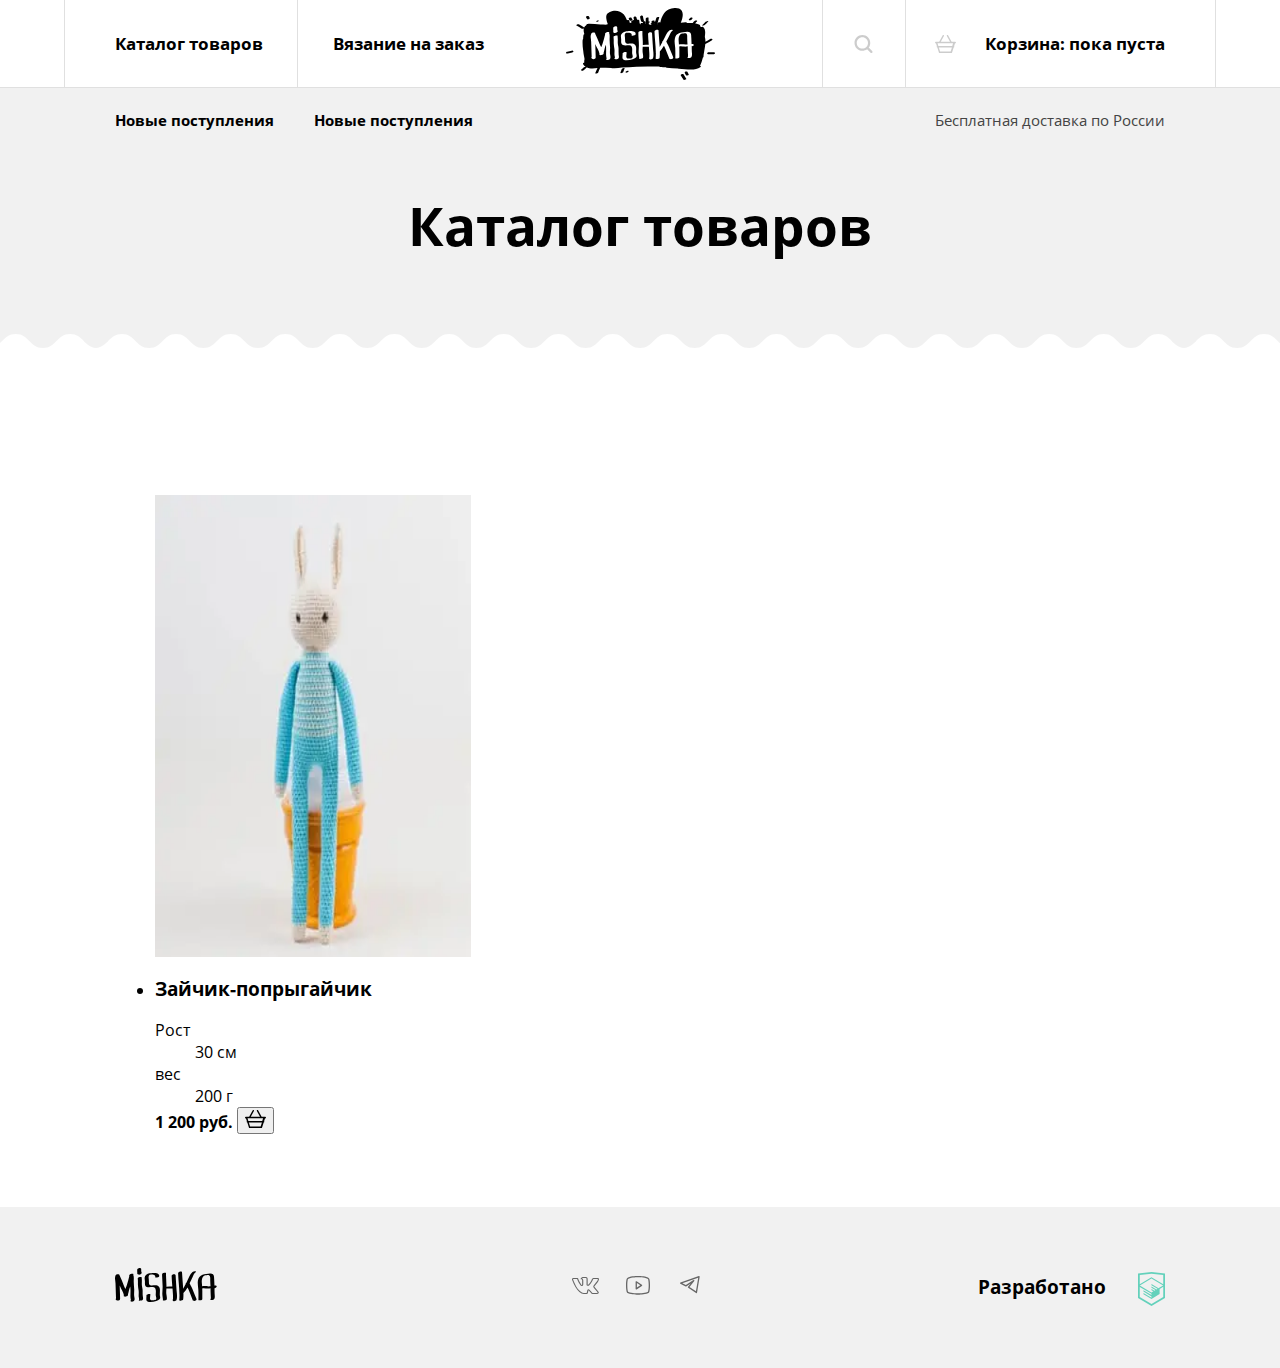
==== calalog.html @ cc71101f "Updates" ====
<!DOCTYPE html><html class="page" lang="ru"><head><meta charset="utf-8"><meta name="viewport" content="width=device-width,initial-scale=1"><title>HTML Academy: Мишка</title><link rel="stylesheet" href="css/style.min.css"><link rel="icon" href="favicon.ico"><link rel="icon" href="img/favicons/icon.svg" type="image/svg+xml"><link rel="apple-touch-icon" href="img/favicons/apple.png"><link rel="manifest" href="manifest.webmanifest"><link rel="preload" href="./fonts/opensans.woff2" type="font/woff2" as="font" crossorigin="anonymous"><link rel="preload" href="./fonts/opensansbold.woff2" type="font/woff2" as="font" crossorigin="anonymous"><link rel="preload" href="./fonts/opensans.woff" type="font/woff" as="font" crossorigin="anonymous"><link rel="preload" href="./fonts/opensansbold.woff" type="font/woff" as="font" crossorigin="anonymous"><meta name="keywords" content="HTML Academy, Мишка, Mishka"><meta name="description" content="Страница каталога"></head><body class="page__body"><header class="header"><div class="page__container header__container"><a class="header__logo" href="index.html"><picture><source media="(min-width: 1150px)" srcset="img/logotype-desktop.svg"><source media="(min-width: 768px)" srcset="img/logotype-tablet.svg"><img class="header__logo-image" src="img/logotype-mobile.svg" width="86" height="35" alt="Магазин «Мишка»."></picture></a><nav class="main-nav main-nav--no-js"><button class="main-nav__toggle main-nav__toggle--closed" type="button"><span class="visually-hidden">Открыть или закрыть навигационное меню</span></button><div class="main-nav__wrapper"><ul class="main-nav__list site-list"><li class="site-list__item"><a href="calalog.html">Каталог товаров</a></li><li class="site-list__item"><a href="form.html">Вязание на заказ</a></li></ul><ul class="main-nav__list user-list"><li class="user-list__item"><a class="user-list__login" href="#"><svg aria-hidden="true" focusable="false" width="18" height="18" viewBox="0 0 18 18" fill="none" xmlns="http://www.w3.org/2000/svg"><path d="m17.693 16.057-3.477-3.477c1.023-1.33 1.534-2.966 1.534-4.705C15.75 3.477 12.273 0 7.875 0S0 3.477 0 7.875s3.477 7.875 7.875 7.875c1.739 0 3.375-.614 4.704-1.534l3.478 3.477c.204.205.409.307.818.307.614 0 1.125-.511 1.125-1.125 0-.204-.102-.511-.307-.818ZM2.25 7.875c0-3.068 2.557-5.625 5.625-5.625S13.5 4.807 13.5 7.875 10.943 13.5 7.875 13.5 2.25 10.943 2.25 7.875Z"/></svg> <span>Поиск по сайту</span></a></li><li class="user-list__item"><a class="user-list__basket" href="#"><svg aria-hidden="true" focusable="false" width="21" height="18" viewBox="0 0 21 18" fill="none" xmlns="http://www.w3.org/2000/svg"><path d="M20.188 6.857h-3.55L13.188.381C12.985 0 12.58-.095 12.174.095s-.507.572-.304.953l3.145 5.81H5.783l3.145-5.81c.202-.381 0-.762-.305-.953-.406-.19-.811 0-1.014.286l-3.45 6.476H.812c-.406 0-.812.286-.812.762 0 .381.304.762.812.762h.202l.914 2.857c-.203.095-.305.286-.305.572 0 .38.305.666.71.666L4.058 18h12.884l1.725-5.524c.405 0 .71-.286.71-.667 0-.19-.102-.476-.304-.57l.912-2.858h.203c.406 0 .812-.286.812-.762 0-.476-.406-.762-.812-.762Zm-4.565 9.62H5.073L3.854 12.38h13.087l-1.319 4.095Zm1.623-5.525H3.348l-.812-2.666h15.522l-.812 2.666Z"/></svg> <span>Корзина: пока пуста</span></a></li></ul></div></nav></div></header><main class="main"><h1 class="visually-hidden">Каталог «Мишка»</h1><section class="introduction"><div class="page__container introduction__container"><div class="introduction__header"><ul class="introduction__site-list"><li class="introduction__site-item"><a href="#">Новые поступления</a></li><li class="introduction__site-item"><a href="#">Распродажа</a></li></ul><p class="introduction__paragraph">Бесплатная доставка по России</p></div><h2 class="introduction__title">Каталог товаров</h2></div></section><section class="catalog"><div class="page__container catalog__container"><h2 class="visually-hidden">Список товаров</h2><ul class="catalog__list"><li class="catalog__card"><picture class="catalog__card-image-wrapper"><source type="image/webp" media="(min-width: 1300px)" srcset="img/products/product-1-desktop@1x.webp, img/products/product-1-desktop@2x.webp 2x"><source type="image/webp" media="(min-width: 768px)" srcset="img/products/product-1-tablet@1x.webp, img/products/product-1-tablet@2x.webp 2x"><source type="image/webp" srcset="img/products/product-1-mobile@1x.webp, img/products/product-1-mobile@2x.webp 2x"><source media="(min-width: 1300px)" srcset="img/products/product-1-desktop@1x.jpg, img/products/product-1-desktop@2x.jpg 2x"><source media="(min-width: 768px)" srcset="img/products/product-1-tablet@1x.jpg, img/products/product-1-tablet@2x.jpg 2x"><img class="catalog__card-image" src="img/products/product-1-mobile@1x.jpg" srcset="img/products/product-1-mobile@2x.jpg 2x" alt="Фото продукта."></picture><h3 class="catalog__card-title">Зайчик-попрыгайчик</h3><dl class="catalog__card-characteristics"><div><dt>Рост</dt><dd>30&nbsp;см</dd></div><div><dt>вес</dt><dd>200&nbsp;г</dd></div></dl><div class="catalog__card-price-wrapper"><b class="catalog__card-price">1 200 руб.</b> <button class="catalog__card-button" type="button"><span class="visually-hidden">Добавить в корзину</span> <svg aria-hidden="true" focusable="false" width="21" height="18"><use href="img/sprite.svg#basket"></use></svg></button></div></li></ul></div></section></main><footer class="footer"><div class="page__container footer__container"><a class="footer__logo" href="#"><svg class="footer__logo-img" width="102" height="34" role="img" aria-label="Mishka."><use href="img/sprite.svg#footer-logo"></use></svg></a><div class="footer__social social"><ul class="social__list"><li class="social__item"><a class="social__link social__link--vkontakte" href="https://vk.com/htmlacademy"><span class="visually-hidden">Вконтакте</span> <svg aria-hidden="true" focusable="false" width="27" height="17"><use href="img/sprite.svg#vkontakte"></use></svg></a></li><li class="social__item"><a class="social__link social__link--youtube" href="https://www.youtube.com/user/htmlacademyru"><span class="visually-hidden">Ютуб</span> <svg aria-hidden="true" focusable="false" width="24" height="19"><use href="img/sprite.svg#youtube"></use></svg></a></li><li class="social__item"><a class="social__link social__link--telegram" href="https://t.me/htmlacademy"><span class="visually-hidden">Телеграм</span> <svg aria-hidden="true" focusable="false" width="20" height="18"><use href="img/sprite.svg#telegram"></use></svg></a></li></ul></div><div class="footer__copyright copyright"><a class="copyright__link" href="https://htmlacademy.ru/intensive/adaptive"><span>Разработано</span> <span class="visually-hidden">в</span> <svg class="copyright__link-icon" width="27" height="34"><use href="img/sprite.svg#htmlacademy"></use></svg></a></div></div></footer><div class="modal modal--close"><div class="modal__container"><h2 class="modal__title">Добавить в корзину</h2><form class="modal__form" action="https://echo.htmlacademy.ru/" method="post"><fieldset class="modal__form-group"><legend class="modal__form-label">Выберите размер:</legend><ul class="modal__size-list size-list"><li class="size-list__item"><label class="size-list__control"><input class="visually-hidden size-list__control-input" type="radio" name="size" value="S" checked="checked"> <span class="size-list__control-mark">s</span></label></li><li class="size-list__item"><label class="size-list__control"><input class="visually-hidden size-list__control-input" type="radio" name="size" value="M"> <span class="size-list__control-mark">m</span></label></li><li class="size-list__item"><label class="size-list__control"><input class="visually-hidden size-list__control-input" type="radio" name="size" value="L"> <span class="size-list__control-mark">l</span></label></li></ul></fieldset><button class="modal__form-button button button--add" type="submit">Добавить</button></form></div></div><script src="js/scripts.min.js"></script></body></html>
---- css/style.min.css ----
@charset "UTF-8";@keyframes menu-open{0%{transform:scaleY(0);visibility:visible}to{transform:scaleY(1);visibility:visible}}@keyframes menu-close{0%{transform:scaleY(1);visibility:visible}99%{transform:scaleY(0);visibility:visible}to{transform:scaleY(0);visibility:hidden}}@font-face{font-family:"Open Sans";font-style:normal;font-weight:400;src:url(../fonts/opensans.woff2)format("woff2"),url(../fonts/opensans.woff)format("woff");font-display:swap}@font-face{font-family:"Open Sans";font-style:normal;font-weight:700;src:url(../fonts/opensansbold.woff2)format("woff2"),url(../fonts/opensansbold.woff)format("woff");font-display:swap}*,::after,::before{box-sizing:inherit}html{box-sizing:border-box}.visually-hidden{position:absolute;width:1px;height:1px;margin:-1px;padding:0;border:0;white-space:nowrap;clip:rect(0 0 0 0);overflow:hidden}img{max-width:100%}.button{margin:0}button.button{font-family:inherit;cursor:pointer}a.button,button.button{display:inline-flex;align-items:center;justify-content:center;background-color:transparent;color:#444;border-radius:0;border:2px solid #444;box-shadow:none;text-align:center;font-weight:700;text-transform:uppercase;text-decoration:none;transition:140ms all ease-in-out;padding:14px;font-size:17px;line-height:20px}a.button:hover,button.button:hover{background-color:#444;color:#fff}a.button:active,button.button:active{background-color:#444;color:rgba(255,255,255,.3)}a.button:disabled,button.button:disabled{background-color:#666;cursor:default;pointer-events:none;-webkit-user-select:none;user-select:none}a.button--center,button.button--center{width:100%;align-self:center}a.button--add,button.button--add{border:0;padding:16px;background-color:#63d1bb;color:#fff}a.button--add:hover,button.button--add:hover{background-color:#46c1ae}a.button--add:active,button.button--add:active{background-color:#46c1ae;color:rgba(255,255,255,.3)}a.button:not([href]){background-color:#666;cursor:default;pointer-events:none;-webkit-user-select:none;user-select:none}.input{display:flex;align-items:center;font:inherit;text-transform:uppercase;font-size:16px;line-height:20px;color:#444;background:#fff;border:1px solid #f7f7f7;border-radius:0;margin:0;width:100%;cursor:text;outline:0;box-shadow:none;transition:140ms all ease-in-out}@media (max-width:767px){.input{font-size:16px;line-height:18px;min-height:45px;padding:9.5px 40px 9.5px 14px}}@media (min-width:768px){.input{font-size:20px;line-height:30px;min-height:52px;padding:10px 50px 10px 18px}}.input::placeholder{color:rgba(68,68,68,.6)}.input+svg{color:#000}.input:hover{border-color:#cdcdcd}.input:focus{border:2px solid #444}@media (max-width:767px){.input:focus{padding:8.5px 39px 8.5px 13px}}@media (min-width:768px){.input:focus{padding:9px 49px 9px 17px}}.input:focus+svg{color:#63d1bb}.input--invalid,.input--invalid:hover,.input:focus:invalid{border:2px solid #ff8282}@media (max-width:767px){.input--invalid,.input--invalid:hover,.input:focus:invalid{padding:8.5px 39px 8.5px 13px}}@media (min-width:768px){.input--invalid,.input--invalid:hover,.input:focus:invalid{padding:9px 49px 9px 17px}}.input--invalid+svg,.input--invalid:hover+svg,.input:focus:invalid+svg{color:#ff8282}.input:disabled,.input:read-only{opacity:.6;cursor:default}.input--num::-webkit-inner-spin-button,.input--num::-webkit-outer-spin-button{-webkit-appearance:none;appearance:none}.input--textarea{resize:none}@media (max-width:767px){.input--textarea{min-height:152px;padding:9px 14px}}@media (min-width:768px){.input--textarea{min-height:174px;padding:9px 18px}}.input--textarea:focus{padding:8px 13px}@media (min-width:768px){.input--textarea:focus{padding:8px 17px}}.input::-webkit-contacts-auto-fill-button{visibility:hidden;position:absolute;pointer-events:none;right:0}.modal{position:fixed;z-index:10;top:0;left:0;display:flex;width:100%;height:100%;background-color:rgba(255,255,255,.9)}.modal--close{display:none}.modal__container{position:relative;margin:auto;background-color:#fff;border:1px solid #c6c6c6;box-shadow:0 5px 10px rgba(0,1,1,.25)}@media (max-width:767px){.modal__container{width:100%;padding:28px 30px 46px}}@media (min-width:768px){.modal__container{padding:38px 108px 46px;width:566px}}.modal__title{font-weight:700;font-size:25px;line-height:30px;text-align:center;text-transform:uppercase;margin-bottom:14px}@media (min-width:768px){.modal__title{font-size:30px;line-height:57px;margin:0-15px 11px}}.modal__form{display:flex;flex-direction:column;gap:31px}.modal__form-group{border:0;margin:0;padding:0}.modal__form-label{padding:0;text-align:center;color:#444;margin-bottom:21px}@media (min-width:768px){.modal__form-label{margin-bottom:19px}}.size-list{list-style:none;margin:0;padding:0;display:flex;gap:7px}.size-list__item{flex-grow:1}.size-list__control-mark{padding:16px;display:inline-flex;align-items:center;justify-content:center;background-color:transparent;color:#444;text-transform:uppercase;width:100%;border:2px solid rgba(68,68,68,.1);font-weight:700;font-size:17px;line-height:16px}.size-list__control-mark:hover{border-color:rgba(68,68,68,.3)}.size-list__control-mark:active{border-color:#63d1ba}.size-list__control-input:checked~.size-list__control-mark{border-color:#63d1ba}.size-list__control-input:disabled~.size-list__control-mark{opacity:.6;cursor:default;pointer-events:none}.page__body{font-family:"Open Sans","Trebuchet MS",sans-serif;padding:0;margin:0;height:100%;display:flex;justify-content:space-between;flex-direction:column;min-height:100vh;-webkit-font-smoothing:antialiased;-moz-font-smoothing:antialiased;background-color:#fff;color:#000}.page__container{margin:0 auto}@media (max-width:767px){.page__container{padding:0 30px}}@media (min-width:768px){.page__container{padding:0 50px}}@media (min-width:1150px){.page__container{padding:0;max-width:1050px}}.header{background-color:#fff}@media (min-width:768px){.header{box-shadow:inset 0-1px 0 0#e0e0e0}}@media (max-width:767px){.header__container{position:relative;z-index:1;border-bottom:1px solid #ececec;min-height:80px}}@media (min-width:768px){.header__container{display:flex;justify-content:space-between;box-shadow:inset 0-1px 0 0#e0e0e0,-1px 0 0 0#e0e0e0;padding-right:0}}@media (min-width:1150px){.header__container{display:block;padding-left:0;position:relative;max-width:1150px}}.header__logo{background-color:transparent;cursor:pointer;display:block;width:-moz-fit-content;width:fit-content;height:-moz-fit-content;height:fit-content;transition:140ms all ease-in-out}@media (max-width:767px){.header__logo{padding:22px 0;margin:0 auto}}@media (min-width:768px){.header__logo{flex-shrink:0;align-self:center}}@media (min-width:1150px){.header__logo{position:absolute;top:0;right:0;bottom:0;left:0;margin:auto}}.header__logo:hover{opacity:.6}.header__logo:active{opacity:.3}.header__logo-image{display:block}@media (max-width:767px){.header__logo-image{width:86px;height:35px}}@media (min-width:768px){.header__logo-image{width:114px;height:46px}}@media (min-width:1150px){.header__logo-image{width:149px;height:72px}}.main-nav__toggle,.site-list__item a{display:block;color:#000;transition:140ms all ease-in-out}.main-nav__toggle{cursor:pointer;font:inherit;background-color:transparent;border:0;margin:0;right:0;top:0;padding:0;aspect-ratio:1/1;height:100%;position:absolute;z-index:2}.main-nav__toggle:hover{opacity:.6}.main-nav__toggle:active{opacity:.3}.main-nav__toggle--closed::before{content:"";position:absolute;top:50%;left:50%;transform:translate(-50%);width:20px;height:2px;background-color:#231f20;box-shadow:0 6px 0 0#000,0-6px 0 0#000}.main-nav__toggle--opened::after,.main-nav__toggle--opened::before{top:0;right:0;bottom:0;left:0;margin:auto;content:"";position:absolute;width:25px;height:2px;background-color:#000;box-shadow:none}.main-nav__toggle--opened::after{transform:rotate(45deg)}.main-nav__toggle--opened::before{transform:rotate(-45deg)}@media (min-width:768px){.main-nav__toggle{display:none}}@media (max-width:767px){.main-nav__wrapper{width:100%;position:absolute;top:100%;right:0;animation-duration:.2s;animation-timing-function:ease-in-out;animation-fill-mode:forwards;transform-origin:0 0;visibility:hidden;transform:scaleY(0)}.main-nav__wrapper--opened{animation-name:menu-open}.main-nav__wrapper--closed{animation-name:menu-close}}@media (min-width:768px){.main-nav__wrapper{position:static}}@media (min-width:1150px){.main-nav__wrapper{display:grid;grid-template-columns:3fr 1fr 3fr;grid-auto-flow:dense}.main-nav__wrapper::before{content:" ";display:block;grid-column:2/3}}.main-nav__list{display:flex}@media (max-width:767px){.main-nav__list{flex-direction:column}.main-nav__list+.main-nav__list{margin-top:-1px}}@media (min-width:768px){.main-nav__list{flex-wrap:wrap;justify-content:flex-end}}@media (max-width:767px){.main-nav--no-js .main-nav__toggle{visibility:hidden}.main-nav--no-js .main-nav__wrapper{visibility:visible;transform:scaleY(1);position:static;margin-left:-30px;width:calc(100% + 60px)}}.site-list{list-style:none;margin:0;padding:0}@media (min-width:768px){.site-list{display:none}}@media (min-width:1150px){.site-list{display:grid;grid-template-columns:auto auto;justify-content:start}}.site-list__item{display:block;position:relative}@media (max-width:767px){.site-list__item:first-child a{border-top:1px solid #ececec}}@media (min-width:768px){.site-list__item:nth-of-type(2n+1) a{padding-left:50px}}.site-list__item a{text-decoration:none;font-weight:700}@media (max-width:767px){.site-list__item a{background-color:#fff;border-bottom:1px solid #ececec;padding:27px 27px 27px 75px;font-size:17px;line-height:24px}}@media (min-width:768px){.site-list__item a{background-color:transparent;padding:32px 35px;font-size:17px;line-height:24px;min-height:88px;box-shadow:-1px -1px 0 0#e0e0e0,inset 0-1px 0 0#e0e0e0}}.site-list__item a:hover{color:rgba(0,0,0,.6)}.site-list__item a:active{color:rgba(0,0,0,.3)}.user-list{list-style:none;margin:0;padding:0}.user-list__item,.user-list__item a{display:block;position:relative}@media (max-width:767px){.user-list__item:first-child a{border-top:1px solid #ececec}}@media (min-width:768px){.user-list__item--active a::before{position:absolute;right:17.5px;left:17.5px;bottom:2px;height:2px;background-color:#63d1bb;content:""}}.user-list__item a{text-decoration:none;font-weight:700;color:#000;fill:rgba(0,0,0,.2);transition:140ms all ease-in-out}@media (max-width:767px){.user-list__item a{background-color:#fff;border-bottom:1px solid #ececec;padding:27px 27px 27px 75px;font-size:17px;line-height:24px}}@media (min-width:768px){.user-list__item a{background-color:transparent;padding:32px 50px 32px 30px;font-size:17px;line-height:24px;min-height:88px;box-shadow:1px -1px 0 0#e0e0e0,inset 0-1px 0 0#e0e0e0,inset 1px 0 0 0#e0e0e0}}.user-list__item a:hover{color:rgba(0,0,0,.6);fill:#63d1bb}.user-list__item a:active{color:rgba(0,0,0,.3);fill:rgba(99,209,187,.3)}.user-list__item svg{fill:inherit;width:21px;height:18px}@media (max-width:767px){.user-list__item svg{position:absolute;left:30px}}@media (min-width:768px){.user-list__item svg,.user-list__login svg{position:absolute;left:30px;top:0;bottom:0;margin:auto 0}.user-list__item svg+span{margin-left:50px}.user-list__login{min-width:83px}.user-list__login span{position:absolute;opacity:0}.user-list__login svg{right:0;left:0;margin:auto}}.main{flex-grow:1}.introduction{position:relative;background-color:#f1f1f1}@media (min-width:768px){.introduction{padding-bottom:24px}}@media (min-width:1150px){.introduction{padding-bottom:34px}}@media (min-width:768px){.introduction::after{content:"";position:absolute;bottom:0;right:0;left:0;height:24px;background-image:url(../img/zigzag-white.svg);background-repeat:repeat-x;background-position:bottom center;background-size:auto 100%}}@media (min-width:1150px){.introduction::after{height:34px}}.introduction--index{background-color:#f7f7f7;background-image:url(../img/introduction-background@1x.jpg);background-repeat:no-repeat;background-size:auto 100%;background-position:center;padding-bottom:0}@media (-webkit-min-device-pixel-ratio:2),(min-resolution:2dppx){.introduction--index{background-image:url(../img/introduction-background@2x.jpg)}}@media (max-width:767px){.introduction--index{background-size:auto 373px;background-position:center -18px}.introduction--index .introduction__title{margin-top:73px;margin-bottom:120px}}@media (min-width:768px){.introduction--index .introduction__title{margin-top:90px;margin-bottom:372px}}@media (min-width:1150px){.introduction--index .introduction__title{margin-top:95px;margin-bottom:355px}}.introduction--index::after{transform:translateY(50%)}.introduction__container{display:flex;flex-direction:column}@media (max-width:767px){.introduction__header{display:none}}@media (min-width:768px){.introduction__header{display:flex;justify-content:space-between}}.introduction__site-list{list-style:none;padding:0;display:flex;flex-wrap:wrap;margin:0 0 0-20px}.introduction__site-item a{display:block;padding:20px;font-weight:700;font-size:15px;line-height:24px;text-decoration:none;color:#000}.introduction__site-item a:hover{opacity:.6}.introduction__site-item a:active{opacity:.3}.introduction__paragraph{font-size:15px;line-height:24px;color:#444;text-align:right;flex-shrink:0;margin:20px 0 0}.introduction__title{font:inherit;margin:0;text-align:center;font-weight:700}@media (max-width:767px){.introduction__title{font-size:27px;line-height:30px}}@media (min-width:768px){.introduction__title{font-size:43px;line-height:50px}}@media (min-width:1150px){.introduction__title{font-size:53px;line-height:57px}}@media (max-width:767px){.introduction__title{margin-top:73px;margin-bottom:73px}}@media (min-width:768px){.introduction__title{margin-top:40px;margin-bottom:65px}}@media (min-width:1150px){.introduction__title{margin-top:45px;margin-bottom:80px}}@media (max-width:767px){.introduction__list{margin:0-30px}}.products-type-list{list-style:none;padding:0;display:grid}@media (min-width:768px){.products-type-list{margin:0;grid-template-columns:repeat(2,1fr)}}.products-type-list__title,.week-product__characteristics dd{margin:0}.products-type-list__item a{background-color:#63d1bb}.products-type-list__item:nth-of-type(2n+2) a{background-color:#56c3b2}.products-type-list__link{display:block;color:#fff;font:inherit;font-weight:700;text-decoration:none;position:relative;transition:140ms all ease-in-out}.products-type-list__link::after{content:"";width:60px;height:62px;position:absolute;top:22px;right:27px;background-size:contain;background-position:top center;background-repeat:no-repeat;opacity:.5;transition:140ms all ease-in-out}.products-type-list__link--interior::after{background-image:url(../img/interior.svg)}.products-type-list__link--toys::after{background-image:url(../img/toys.svg)}@media (max-width:767px){.products-type-list__link{font-size:19px;line-height:24px;padding:25px 160px 30px 30px}}@media (min-width:768px){.products-type-list__link{font-size:20px;line-height:30px;padding:25px 160px 35px 35px}}.products-type-list__link::before{content:"";position:absolute;right:0;left:0;bottom:0;height:5px;background-color:inherit;transition:140ms all ease-in-out}.products-type-list__link:hover{transform:translateY(-5px)}.products-type-list__link:hover::before{transform:translateY(5px)}.products-type-list__link:hover::after{opacity:.7}.products-type-list__link:active::after{opacity:.3}.week_product__container{position:relative}.week_product__container::after{content:"";position:absolute;bottom:0;height:23px;background-image:url(../img/zigzag-gray.svg);background-size:contain;background-repeat:no-repeat;background-position:bottom center}@media (max-width:767px){.week_product__container::after{width:calc(100% + 30px);left:-30px}}@media (min-width:768px){.week_product__container::after{width:calc(100% + 50px);left:-50px}}@media (min-width:1150px){.week_product__container::after{width:100%;right:0;left:0}}@media (max-width:767px){.week_product__container{display:flex;flex-direction:column;padding-top:31px;padding-bottom:42px}}@media (min-width:768px){.week_product__container{display:grid;grid-template-columns:auto 50%;grid-auto-flow:dense;column-gap:42px;padding-top:40px;padding-bottom:70px}}@media (min-width:1150px){.week_product__container{grid-template-columns:auto 60%;padding-left:175px;column-gap:58px;padding-top:55px;padding-bottom:95px}}.week-product__title{font:inherit;margin:0;font-weight:700;position:relative}@media (max-width:767px){.week-product__title{font-size:25px;line-height:30px}}@media (min-width:768px){.week-product__title{font-size:43px;line-height:50px}}@media (min-width:1150px){.week-product__title{font-size:53px;line-height:57px}}@media (max-width:767px){.week-product__title{display:flex;flex-direction:column-reverse;margin-bottom:17px}}@media (min-width:768px){.week-product__title{grid-column:1/-1;grid-row:1/2;margin-bottom:37px}}@media (min-width:1150px){.week-product__title{margin-top:60px;margin-bottom:35px}}.week-product__title::before{content:"Товар недели";display:block;font-weight:700;font-size:17px;line-height:20px;text-transform:uppercase;color:#63d1bb}@media (max-width:767px){.week-product__title::before{margin-top:4px}}@media (min-width:768px){.week-product__title::before{text-align:center;line-height:17px;position:absolute;width:100px;right:0;top:10px}}@media (min-width:1150px){.week-product__title::before{right:calc(100% + 45px)}}.week_product__paragraph{font:inherit;margin:0;color:#444}@media (max-width:767px){.week_product__paragraph{font-size:15px;line-height:24px}}@media (min-width:768px){.week_product__paragraph{font-size:17px;line-height:30px}}@media (max-width:767px){.week_product__paragraph{margin-bottom:20px}}@media (min-width:768px){.week_product__paragraph{margin-bottom:45px}}@media (min-width:1150px){.week_product__paragraph{margin-bottom:55px}}.week-product__characteristics{margin:0;color:#444;display:flex;flex-direction:column;font-size:15px;line-height:20px}@media (max-width:767px){.week-product__characteristics{margin-bottom:28px}}@media (min-width:768px){.week-product__characteristics{margin-bottom:55px}}@media (min-width:1150px){.week-product__characteristics{margin-bottom:110px}}.week-product__characteristics div{display:grid;grid-template-columns:80px auto;column-gap:20px;padding:8px 0 12px;border-bottom:1px solid #ececec}.week-product__image{display:block;width:100%;height:auto}@media (min-width:768px){.week_product__container picture{grid-column:2/-1;grid-row:2/6;align-self:end}}@media (min-width:1150px){.week_product__container picture{grid-column:2/-1;grid-row:1/6;align-self:start}}.week-product__price{font-weight:700;font-size:17px;line-height:24px;text-align:center;color:#444;margin-top:25px;margin-bottom:10px}@media (min-width:768px){.week-product__price{margin-top:0;margin-bottom:30px}}.week-product__button{margin-top:15px}@media (min-width:768px){.week-product__button{margin:0;align-self:end}}@media (max-width:767px){.about-us__container{padding-top:30px;padding-bottom:30px}}@media (min-width:768px){.about-us__container{padding-top:60px;padding-bottom:83px}}@media (min-width:1150px){.about-us__container{padding-top:68px;padding-bottom:84px;padding-left:175px}}.about-us__title{font:inherit;margin:0;font-weight:700}@media (max-width:767px){.about-us__title{font-size:25px;line-height:30px}}@media (min-width:768px){.about-us__title{font-size:43px;line-height:50px}}@media (min-width:1150px){.about-us__title{font-size:53px;line-height:57px}}@media (max-width:767px){.about-us__title{margin-bottom:28px}}@media (min-width:768px){.about-us__title{margin-bottom:41px}}@media (min-width:1150px){.about-us__title{margin-bottom:40px}}.about-us__list{list-style:none;margin:0;padding:0;display:grid}@media (max-width:767px){.about-us__list{gap:24px}}@media (min-width:768px){.about-us__list{grid-template-columns:auto 50%;grid-template-rows:repeat(3,1fr);grid-auto-flow:column;row-gap:55px;column-gap:5px}}@media (min-width:1150px){.about-us__list{grid-template-columns:auto 60%;row-gap:54px}}.about-us__item{display:flex;flex-direction:column}@media (max-width:767px){.about-us__item{gap:21px}}@media (min-width:768px){.about-us__item{gap:18px}}.about-us__item::before{content:"";display:block;width:55px;height:38px;background-size:initial;background-position:center;background-repeat:no-repeat}.about-us__item--material::before{background-image:url(../img/about-material.svg);background-position:center left 8px}.about-us__item--price::before{background-image:url(../img/about-price.svg)}.about-us__item--like::before{background-image:url(../img/about-like.svg);background-position:center left 6px}.about-us__item--work::before{background-image:url(../img/about-work.svg);background-position:center left 3px}.about-us__item--support::before{background-image:url(../img/about-support.svg);margin-left:-6px}.about-us__item--present::before{background-image:url(../img/about-present.svg);background-position:center left 3px}.about-us__item-title{font:inherit;margin:0;font-weight:700}@media (max-width:767px){.about-us__item-title{font-size:17px;line-height:20px}}@media (min-width:768px){.about-us__item-title{font-size:20px;line-height:22px}.reviews{background-image:url(../img/reviews-background@1x.jpg);background-repeat:no-repeat;background-position:0 0;background-size:350px auto}}@media (-webkit-min-device-pixel-ratio:2) and (min-width:768px),(min-resolution:2dppx) and (min-width:768px){.reviews{background-image:url(../img/reviews-background@2x.jpg)}}@media (min-width:1150px){.reviews{background-image:none}}.reviews__container{position:relative}.reviews__container::after{content:"";position:absolute;bottom:0;height:23px;background-image:url(../img/zigzag-gray.svg);background-size:contain;background-repeat:no-repeat;background-position:bottom center}@media (max-width:767px){.reviews__container::after{width:calc(100% + 30px);left:-30px}}@media (min-width:768px){.reviews__container::after{width:calc(100% + 50px);left:-50px}}@media (min-width:1150px){.reviews__container::after{width:100%;right:0;left:0}}@media (max-width:767px){.reviews__container{padding-top:30px;padding-bottom:48px;display:flex;flex-direction:column}}@media (min-width:768px){.reviews__container{padding-top:82px;padding-bottom:129px}}@media (min-width:1150px){.reviews__container{padding-top:84px;padding-bottom:190px;padding-left:175px}}.reviews__title{font:inherit;margin:0;font-weight:700}@media (max-width:767px){.reviews__title{font-size:25px;line-height:30px}}@media (min-width:768px){.reviews__title{font-size:43px;line-height:50px}}@media (min-width:1150px){.reviews__title{font-size:53px;line-height:57px}}@media (max-width:767px){.reviews__title{margin-bottom:14px}}@media (min-width:768px){.reviews__title{margin-bottom:38px}}@media (min-width:1150px){.reviews__title{margin-bottom:35px}}.reviews__text{font:inherit;margin:0;color:#444;text-shadow:#fff 1px 1px,#fff 1px -1px,#fff -1px 1px,#fff -1px -1px}@media (max-width:767px){.reviews__text{font-size:15px;line-height:24px}}@media (min-width:768px){.reviews__text{font-size:17px;line-height:30px}}@media (max-width:767px){.reviews__text{margin-bottom:33px}}@media (min-width:768px){.reviews__text{margin-bottom:61px}}@media (min-width:1150px){.reviews__text{margin-bottom:44px}}.reviews__item{margin:0}.reviews__author-info{display:flex;flex-direction:column}.reviews__author-mail,.reviews__author-name{font-weight:700;font-size:17px;line-height:24px;font-style:normal}.reviews__author-mail{font-weight:400;line-height:30px;color:#444}@media (min-width:768px){.reviews__write{position:absolute;width:175px;top:80px;right:50px}}@media (min-width:1150px){.reviews__write{top:84px;right:0}}.slider__list{position:relative}.slider__controls{display:flex;height:52px}@media (max-width:767px){.slider__controls{margin-top:30px;margin-bottom:38px;border:1px solid #ececec}.slider__controls::before{content:" ";width:1px;order:2;flex-shrink:0;align-self:stretch;background-color:#ececec}}@media (min-width:768px){.slider__controls{position:absolute;bottom:0;right:0;width:175px}}.slider__button{margin:0;padding:0;border:0;background-color:transparent;box-shadow:none;cursor:pointer;flex-grow:1;transition:140ms all ease-in-out;background-image:url(../img/huge-arrow-left.svg);background-size:initial;background-position:48%center;background-repeat:no-repeat}.slider__button--prev{order:1}.slider__button--next{transform:rotate(180deg);order:3}.slider__button:hover{opacity:.6}.slider__button:active{opacity:.3}@media (min-width:768px){.slider__button{background-position:center}}.program{overflow-x:hidden}@media (max-width:767px){.program__container{padding-top:27px;padding-bottom:32px}}@media (min-width:768px){.program__container{padding-top:30px;padding-bottom:72px}}@media (min-width:1150px){.program__container{padding-top:40px;padding-bottom:82px}}.program__title{font:inherit;margin:0;font-weight:700}@media (max-width:767px){.program__title{font-size:25px;line-height:30px}}@media (min-width:768px){.program__title{font-size:43px;line-height:50px}}@media (min-width:1150px){.program__title{font-size:53px;line-height:57px}}@media (max-width:767px){.program__title{line-height:36px;margin-bottom:37px}}@media (min-width:768px){.program__title{margin-bottom:54px;margin-left:39px}}@media (min-width:1150px){.program__title{margin-bottom:56px;margin-left:0}}.program__paragraph{text-transform:uppercase}@media (max-width:767px){.program__paragraph{font-size:14px;line-height:18px;margin-bottom:39px;max-width:226px}}@media (min-width:768px){.program__paragraph{font-size:20px;line-height:30px;margin-bottom:66px;max-width:323px;margin-left:40px}}@media (min-width:1150px){.program__paragraph{margin-left:0}.form{display:grid;grid-template-columns:repeat(2,1fr);column-gap:80px;row-gap:69px;align-items:start}}.form__group{border:0;margin:0;padding:0;position:relative}@media (min-width:768px){.form__group{padding:0 40px}}@media (min-width:1150px){.form__group{padding:0}}.form__group--specifications{margin-bottom:23px;display:grid;gap:14px}@media (min-width:768px){.form__group--specifications{gap:20px;margin-bottom:72px;padding-right:37px}}@media (min-width:1150px){.form__group--specifications{margin:0;padding:0}}.form__group--program{margin-bottom:26px}@media (max-width:767px){.form__group--program{padding-top:24px;padding-bottom:20px}.form__group--program::before{content:""}.form__group--program::after,.form__group--program::before{width:100vw;height:1px;position:absolute;left:-20px;background-color:#e0e0e0}.form__group--program::before{top:0}.form__group--program::after{content:"";bottom:0}}@media (min-width:768px){.form__group--program{margin-bottom:75px;padding-right:37px}}@media (min-width:1150px){.form__group--program{margin:0;align-self:center;padding:0}}.form__group--owner-contacts{margin-bottom:24px;display:grid;gap:14px}@media (min-width:768px){.form__group--owner-contacts{gap:20px;margin-bottom:65px;padding-right:36px}}@media (min-width:1150px){.form__group--owner-contacts{grid-column:1/-1;display:grid;grid-template-columns:repeat(2,1fr);column-gap:80px;margin:0;padding:0}}.form__group--owner-comment{margin-bottom:23px}@media (min-width:768px){.form__group--owner-comment{margin-bottom:65px;padding-right:37px}}@media (min-width:1150px){.form__group--owner-comment{grid-column:1/-1;margin:-2px 0 0;padding:0}}.form__group--additionally{margin-bottom:34px}@media (min-width:768px){.form__group--additionally{margin-bottom:54px}}@media (min-width:1150px){.form__group--additionally{grid-column:1/-1;margin:-2px 0 0}}.form__group--submit{display:grid;gap:21px}@media (min-width:768px){.form__group--submit{grid-template-columns:repeat(2,1fr);column-gap:60px;row-gap:32px}}@media (min-width:1150px){.form__group--submit{grid-column:1/-1;column-gap:80px;margin-top:-8px}}.form__title{font:inherit;font-weight:400;margin:0;background-color:#fff;padding:0 23px 0 0;display:block;width:-moz-fit-content;width:fit-content;grid-column:1/-1}.form__title::after{content:"";height:2px;width:100%;position:absolute;background-color:#63d1bb;z-index:-1;top:16px}@media (min-width:768px){.form__title::after{width:100vw;top:22px;left:50%;transform:translateX(-50%)}}@media (max-width:767px){.form__title{font-size:24px;line-height:26px}}@media (min-width:768px){.form__title{font-size:36px;line-height:36px;padding:0 40px}}@media (min-width:1150px){.form__title{margin-left:-40px}}@media (max-width:767px){.form__title{max-width:72%}.form__title--owner-contacts{margin-bottom:21px;padding-right:10px}.form__title--owner-comment{margin-bottom:37px}.form__title--additionally{margin-bottom:34px}}@media (min-width:768px){.form__title{margin-bottom:76px;margin-left:-40px}.form__title--owner-contacts{margin-bottom:56px}.form__title--additionally{margin-bottom:57px}}.form__group-wrapper{display:grid;grid-template-columns:auto 1fr;align-items:center}@media (max-width:767px){.form__group-wrapper{gap:12px}.form__group-wrapper--name{gap:13px}.form__group-wrapper--weight{gap:16px}.form__group-wrapper--age{gap:15px}}@media (min-width:768px){.form__group-wrapper{gap:18px}.form__group-wrapper--weight{gap:20px}.form__group-wrapper--email{gap:22px}.form__group-wrapper--telephone{gap:15px}}@media (min-width:1150px){.form__group-wrapper{gap:14px}.form__group-wrapper--name{gap:17px}.form__group-wrapper--weight{gap:20px}.form__group-wrapper--age{gap:18px}.form__group-wrapper--email{gap:22px}.form__group-wrapper--telephone{gap:15px}}.form__input-with-icon{position:relative}.form__input-with-icon svg{position:absolute;top:50%;transform:translateY(-50%);width:20px}@media (max-width:767px){.form__input-with-icon svg{right:14px}}@media (min-width:768px){.form__input-with-icon svg{right:16px}}.form__label{color:#444;text-transform:uppercase;max-width:200px}@media (max-width:767px){.form__label{font-size:16px;line-height:18px}}@media (min-width:768px){.form__label{font-size:20px;line-height:30px}}.form__group-list{list-style:none;padding:0;margin:0;display:grid}@media (max-width:767px){.form__group-list{row-gap:12px}}@media (min-width:768px){.form__group-list--program{row-gap:13px;padding:24px 27px;border:1px solid #e0e0e0}.form__group-list--additionally{grid-template-columns:repeat(2,1fr);column-gap:60px;row-gap:32px}}@media (min-width:1150px){.form__group-list--additionally{display:grid;grid-template-columns:repeat(4,1fr);column-gap:80px}}.form__group-item{display:block;line-height:100%}.form__control{position:relative;cursor:pointer;display:block}@media (max-width:767px){.form__control{padding:6px 0 6px 46px}}@media (min-width:768px){.form__control{padding:5px 0 5px 60px}}.form__control-label{cursor:pointer;color:#231f20;text-transform:uppercase}@media (max-width:767px){.form__control-label{font-size:16px;line-height:18px}}@media (min-width:768px){.form__control-label{font-size:20px;line-height:30px}}.form__control-mark{position:absolute;left:0;top:50%;transform:translateY(-50%);aspect-ratio:1/1;width:30px;border:1px solid #cdcdcd}.form__control-mark--radio{border-radius:50%}@media (min-width:768px){.form__control-mark{width:40px}}.form__control-mark--checkbox::before{position:absolute;top:0;right:0;bottom:0;left:0;margin:auto;width:18px;height:14px;background-color:transparent;background-image:url(../img/v.svg);background-repeat:no-repeat;background-size:contain;content:"";display:none}@media (min-width:768px){.form__control-mark--checkbox::before{width:24px;height:19px}}.form__control-mark--radio::before{position:absolute;top:0;right:0;bottom:0;left:0;margin:auto;aspect-ratio:1/1;width:13.5px;background-color:#63d1bb;border-radius:50%;content:"";display:none}@media (min-width:768px){.form__control-mark--radio::before{width:18px}}.form__control-input:checked+.form__control-mark::before{display:block}.form__control-input:hover+.form__control-mark{border-color:#c6c6c6}.form__control-input:disabled~span{opacity:.3}.form__control-input:disabled~.form__control-mark{border-color:#c6c6c6}.form__paragraph{font-family:"Arial",sans-serif;margin:0}@media (max-width:767px){.form__paragraph{font-size:14px;line-height:16px;text-align:center}}@media (min-width:768px){.form__paragraph{font-size:16px;align-self:center}}.accompaniment__dl dd,.form__button{margin:0}@media (max-width:767px){.form__button.button{font-size:16px;line-height:20px;min-height:40px}}@media (min-width:768px){.form__button.button{margin:0 1px;min-height:52px}}@media (max-width:767px){.catalog{margin:0 30px}}@media (min-width:768px){.catalog{padding-top:67px;padding-bottom:53px}}@media (min-width:1150px){.catalog{padding-top:111px;padding-bottom:57px}}.catalog__card-image{display:block}@media (max-width:767px){.catalog__card-image{width:260px;height:195px}}@media (min-width:768px){.catalog__card-image{width:334px;height:334px}}@media (min-width:1150px){.catalog__card-image{width:316px;height:462px}}.accompaniment{overflow-x:hidden}.accompaniment__container{position:relative}@media (max-width:767px){.accompaniment__container{margin-top:24px;margin-bottom:35px}}@media (min-width:768px){.accompaniment__container{margin-top:34px;margin-bottom:76px}}@media (min-width:1150px){.accompaniment__container{margin-top:37px;margin-bottom:86px;display:grid;grid-template-columns:repeat(4,1fr);column-gap:80px}}.accompaniment__title{font:inherit;font-weight:400;margin:0;background-color:#fff;padding:0 23px 0 0;display:block;width:-moz-fit-content;width:fit-content;grid-column:1/-1}.accompaniment__title::after{content:"";height:2px;width:100%;position:absolute;background-color:#63d1bb;z-index:-1;top:16px}@media (min-width:768px){.accompaniment__title::after{width:100vw;top:22px;left:50%;transform:translateX(-50%)}}@media (max-width:767px){.accompaniment__title{font-size:24px;line-height:26px}}@media (min-width:768px){.accompaniment__title{font-size:36px;line-height:36px;padding:0 40px}}@media (min-width:1150px){.accompaniment__title{margin-left:-40px}}@media (max-width:767px){.accompaniment__title{margin-bottom:34px}}@media (min-width:768px){.accompaniment__title{margin-bottom:80px;margin-left:0}}@media (min-width:1150px){.accompaniment__title{margin-bottom:79px;margin-left:-40px}}.accompaniment__list{list-style:none;margin:0;padding:0;display:grid}@media (min-width:1150px){.accompaniment__list{grid-column:1/4}}.accompaniment__item{display:grid}.accompaniment__item:last-child{border-bottom:1px solid #cdcdcd}@media (max-width:767px){.accompaniment__item{padding-top:12px;padding-bottom:19px;row-gap:15px;border-top:1px solid #cdcdcd}}@media (min-width:768px){.accompaniment__item{padding:25px 37px 28px;border:1px solid #cdcdcd;border-bottom:none;grid-template-columns:1fr 1fr;row-gap:21px;column-gap:60px;align-items:end}}@media (min-width:1150px){.accompaniment__item{border:0;border-top:1px solid #cdcdcd;padding:15px 0 16px;grid-template-columns:1fr 1fr 1fr;column-gap:80px;align-items:center}}.accompaniment__item-title{font:inherit;margin:0;font-weight:700}@media (max-width:767px){.accompaniment__item-title{font-size:17px;line-height:24px}}@media (min-width:768px){.accompaniment__item-title{font-size:20px;line-height:24px}}@media (max-width:767px){.accompaniment__item-title{line-height:100%;text-align:left;margin-bottom:-2px}}@media (min-width:768px){.accompaniment__item-title{line-height:100%;text-align:left;margin-bottom:4px}}@media (min-width:1150px){.accompaniment__item-title{margin-bottom:3px}}@media (min-width:768px){.accompaniment__button{grid-column:1/-1}}@media (min-width:1150px){.accompaniment__button{grid-column:auto;margin-left:1px}}.accompaniment__dl{font:inherit;margin:0;display:grid;column-gap:10px;color:#444}@media (max-width:767px){.accompaniment__dl{font-size:15px;line-height:24px}}@media (min-width:768px){.accompaniment__dl{font-size:17px;line-height:30px}}@media (max-width:767px){.accompaniment__dl{line-height:100%;grid-template-columns:auto min-content}}@media (min-width:768px){.accompaniment__dl{line-height:20px;text-align:left;grid-template-columns:auto 84px;margin-top:4px}.accompaniment__dl>*{text-align:right}}@media (min-width:1150px){.accompaniment__dl{grid-template-columns:auto 70px;margin-right:-70px;margin-top:6px}.accompaniment__dl>*{text-align:left}}.accompaniment__present{background-repeat:no-repeat;background-color:#4f4f54;background-image:url(../img/pesent-back@1x.jpg);background-position:center;background-size:cover;position:relative;color:#fff;display:flex}@media (-webkit-min-device-pixel-ratio:2),(min-resolution:2dppx){.accompaniment__present{background-image:url(../img/pesent-back@2x.jpg)}}.accompaniment__present::before{position:absolute;content:"";top:0;bottom:0;left:0;right:0;background:#63d1bb;opacity:.85}.accompaniment__present>*{position:relative;z-index:1}@media (max-width:767px){.accompaniment__present{min-height:289px;flex-direction:column;align-items:center;padding:65px 20px 43px;margin-top:35px}}@media (min-width:768px){.accompaniment__present{flex-direction:row;align-items:flex-start;justify-content:space-between;padding:65px 124px 69px 88px;margin-top:68px;background-image:url(../img/pesent-back-tablet@1x.jpg)}}@media (min-width:768px) and (-webkit-min-device-pixel-ratio:2),(min-width:768px) and (min-resolution:2dppx){.accompaniment__present{background-image:url(../img/pesent-back-tablet@2x.jpg)}}@media (min-width:1150px){.accompaniment__present{flex-direction:column;align-items:center;padding:62px 20px 42px;margin:0;background-image:url(../img/pesent-back@1x.jpg);min-height:288px;background-position:center right}}@media (min-width:1150px) and (-webkit-min-device-pixel-ratio:2),(min-width:1150px) and (min-resolution:2dppx){.accompaniment__present{background-image:url(../img/pesent-back@2x.jpg)}}@media (max-width:767px){.accompaniment__present-image{width:56px;height:60px}}@media (min-width:768px){.accompaniment__present-image{width:60px;height:63px}}@media (min-width:1150px){.accompaniment__present-image{width:61px;height:64px}}.accompaniment__paragraph{font-family:"Arial",sans-serif;font-size:16px;line-height:20px;margin:0;max-width:161px;padding-top:6px}@media (max-width:767px){.accompaniment__paragraph{text-align:center;margin-top:auto}}@media (min-width:1150px){.accompaniment__paragraph{text-align:center;margin-top:auto}}.contacts{display:grid}@media (max-width:767px){.contacts{gap:30px}}@media (min-width:768px){.contacts{grid-template-columns:auto 50%;gap:30px}}@media (min-width:1150px){.contacts{grid-template-columns:1fr}}.contacts__wrapper{display:grid;gap:5px;color:#444}@media (max-width:767px){.contacts__wrapper{font-size:14px;line-height:30px;grid-template-columns:85px auto}}@media (min-width:768px){.contacts__wrapper{font-size:17px;line-height:30px;grid-template-columns:75px auto}}.contacts__contact{display:grid;gap:5px;font:inherit}.contacts__contact--href{color:#444;text-underline-offset:10px;-webkit-text-decoration-color:#63d1bb;text-decoration-color:#63d1bb}.contacts__contact--href:hover{color:#46c1ae;-webkit-text-decoration-color:#46c1ae;text-decoration-color:#46c1ae}.contacts__contact--href:active{color:#46c1ae;-webkit-text-decoration-color:rgba(70,193,174,.1);text-decoration-color:rgba(70,193,174,.1)}@media (max-width:767px){.location__container{padding-top:38px;padding-bottom:39px;display:flex;flex-direction:column}}@media (min-width:768px){.location__container{padding-top:68px;padding-bottom:57px;display:flex;flex-direction:column}}@media (min-width:1150px){.location__container{padding-top:67px;padding-bottom:105px;display:grid;grid-template-columns:auto 60%;grid-auto-flow:dense;padding-left:175px}}.location__title{font:inherit;font-weight:700;margin:0 0 28px}@media (max-width:767px){.location__title{font-size:25px;line-height:30px}}@media (min-width:768px){.location__title{font-size:43px;line-height:50px}}@media (min-width:1150px){.location__title{font-size:53px;line-height:57px}}@media (min-width:768px){.location__title{position:relative;margin-bottom:50px}.location__title::after{content:"";position:absolute;display:block;width:47px;height:81px;background-image:url(../img/flag.svg);background-size:contain;background-repeat:no-repeat;top:50%;transform:translateY(-50%);right:0}}@media (min-width:1150px){.location__title{margin-top:78px;margin-bottom:35px}.location__title::after{right:calc(100% + 65px)}}@media (max-width:767px){.location__contacts{margin-bottom:62px}}@media (min-width:768px){.location__contacts{margin-bottom:50px}}@media (min-width:1150px){.location__contacts{margin-bottom:85px}}@media (max-width:767px){.location__map{margin-left:-30px;margin-right:-30px;margin-bottom:41px}}@media (min-width:768px){.location__map{margin-left:-50px;margin-right:-50px;margin-bottom:55px}}@media (min-width:1150px){.location__map{margin:0;grid-column:2/-1;grid-row:1/5}}@media (min-width:768px){.location__write{width:230px;align-self:center}}@media (min-width:1150px){.location__write{width:230px;align-self:end;justify-self:start}}.map{position:relative}@media (max-width:767px){.map{height:454px}}@media (min-width:768px){.map{height:457px}}@media (min-width:1150px){.map{height:100%}}.map__image{width:100%;height:100%;object-fit:cover;position:absolute;top:0;left:0;right:0;bottom:0;z-index:1}.map__interactive{width:100%;height:100%;padding:0;margin:0;position:relative;border:0;z-index:2}.footer{background-color:#f1f1f1}.footer__container{display:flex}@media (max-width:767px){.footer__container{padding-top:15px;padding-bottom:22px;flex-direction:column}}@media (min-width:768px){.footer__container{padding-top:57px;padding-bottom:57px;display:grid;grid-template-columns:repeat(3,1fr);align-items:center}}@media (max-width:767px){.footer__logo{display:none}}.footer__logo svg{color:#000}.copyright__link:hover .copyright__link-icon,.footer__logo:hover svg{color:#46c1ae}.copyright__link:active .copyright__link-icon,.footer__logo:active svg{color:rgba(70,193,174,.3)}@media (max-width:767px){.footer__social{padding-top:12px;padding-bottom:30px;border-bottom:1px solid #e0e0e0}}@media (min-width:768px){.footer__social{padding-top:10px;padding-bottom:10px;margin-right:8px}}@media (min-width:1150px){.footer__social{margin-right:5px;margin-bottom:5px}}@media (max-width:767px){.footer__copyright{padding-top:22px;align-self:center}}@media (min-width:768px){.footer__copyright{justify-self:end}}@media (min-width:1150px){.footer__copyright{margin-top:2px}}.social__list{list-style:none;padding:0;margin:0;display:flex;flex-wrap:wrap;justify-content:center;gap:24px}.copyright__link,.social__link{transition:140ms all ease-in-out}.social__link{width:28px;height:22px;position:relative;display:block;background-color:transparent;color:#666}.social__link:hover{color:#63d1bb}.social__link:active{color:rgba(99,209,187,.3)}.social__link svg{position:absolute;top:0;right:0;bottom:0;left:0;margin:auto}.copyright__link{font:inherit;color:#000;text-decoration:none;font-weight:700;font-size:19px;line-height:18px}.copyright__link-icon{vertical-align:middle;color:#63d1bb;margin-left:27px}
/*# sourceMappingURL=style.min.css.map */
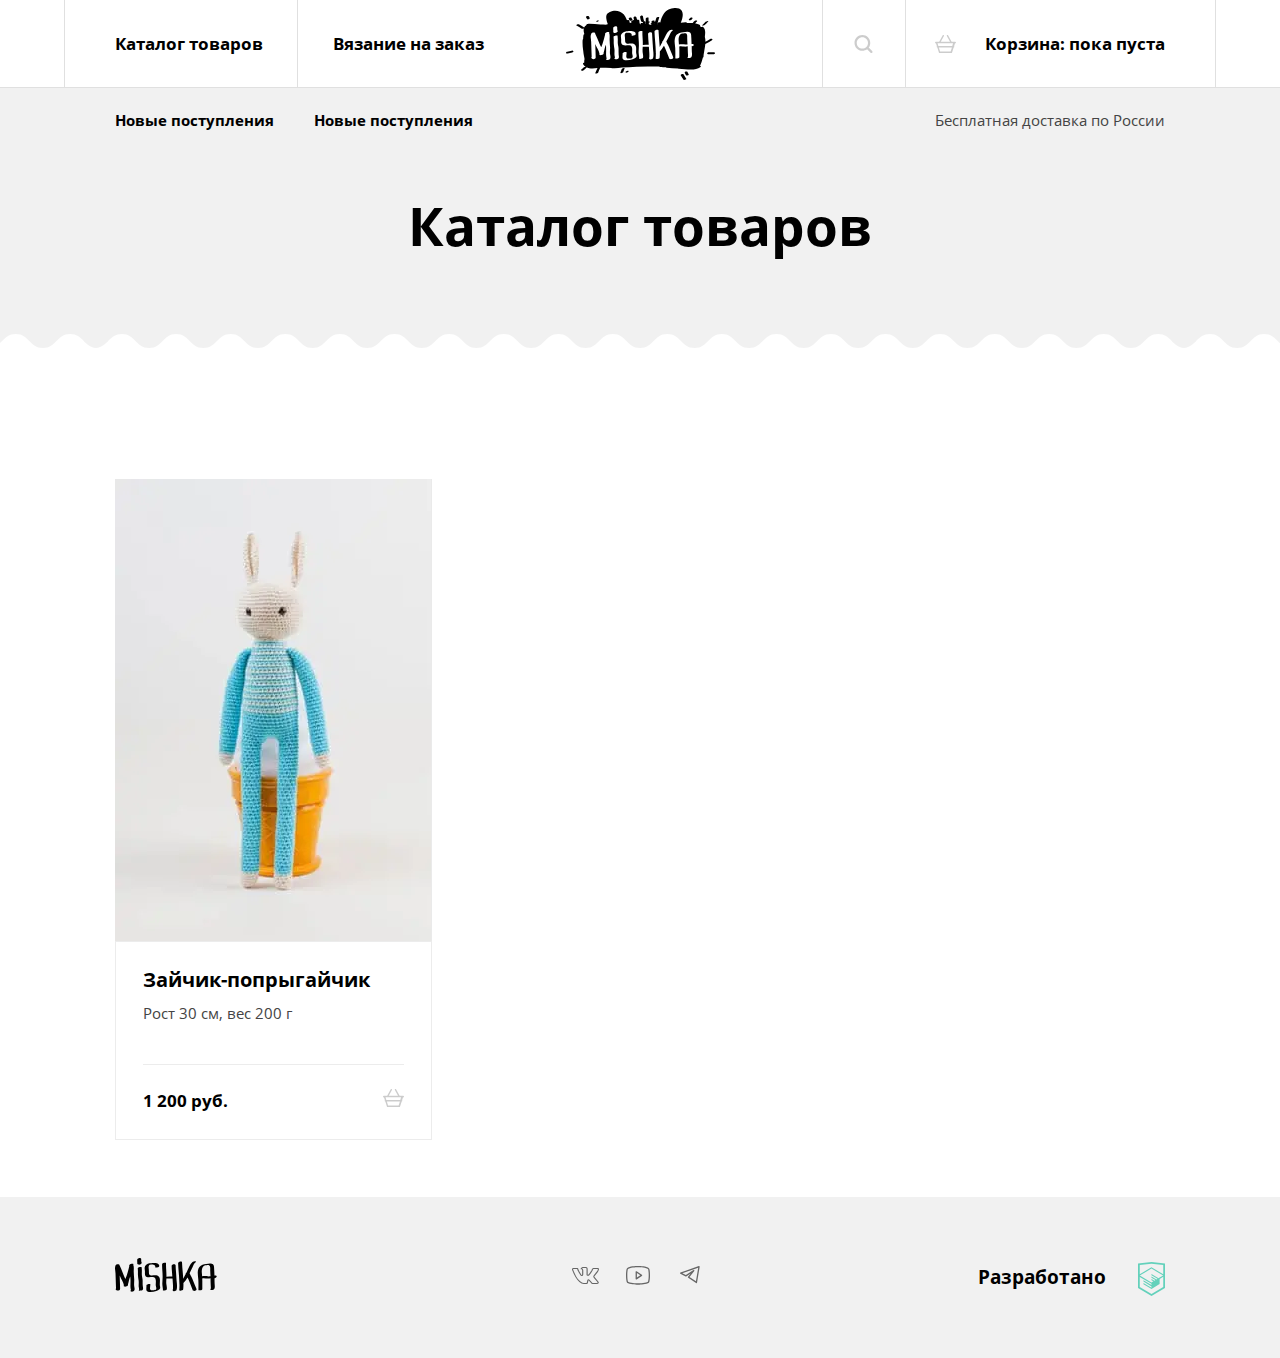
==== commit 7208de70: "Updates" ====
--- a/calalog.html
+++ b/calalog.html
@@ -1 +1 @@
-<!DOCTYPE html><html class="page" lang="ru"><head><meta charset="utf-8"><meta name="viewport" content="width=device-width,initial-scale=1"><title>HTML Academy: Мишка</title><link rel="stylesheet" href="css/style.min.css"><link rel="icon" href="favicon.ico"><link rel="icon" href="img/favicons/icon.svg" type="image/svg+xml"><link rel="apple-touch-icon" href="img/favicons/apple.png"><link rel="manifest" href="manifest.webmanifest"><link rel="preload" href="./fonts/opensans.woff2" type="font/woff2" as="font" crossorigin="anonymous"><link rel="preload" href="./fonts/opensansbold.woff2" type="font/woff2" as="font" crossorigin="anonymous"><link rel="preload" href="./fonts/opensans.woff" type="font/woff" as="font" crossorigin="anonymous"><link rel="preload" href="./fonts/opensansbold.woff" type="font/woff" as="font" crossorigin="anonymous"><meta name="keywords" content="HTML Academy, Мишка, Mishka"><meta name="description" content="Страница каталога"></head><body class="page__body"><header class="header"><div class="page__container header__container"><a class="header__logo" href="index.html"><picture><source media="(min-width: 1150px)" srcset="img/logotype-desktop.svg"><source media="(min-width: 768px)" srcset="img/logotype-tablet.svg"><img class="header__logo-image" src="img/logotype-mobile.svg" width="86" height="35" alt="Магазин «Мишка»."></picture></a><nav class="main-nav main-nav--no-js"><button class="main-nav__toggle main-nav__toggle--closed" type="button"><span class="visually-hidden">Открыть или закрыть навигационное меню</span></button><div class="main-nav__wrapper"><ul class="main-nav__list site-list"><li class="site-list__item"><a href="calalog.html">Каталог товаров</a></li><li class="site-list__item"><a href="form.html">Вязание на заказ</a></li></ul><ul class="main-nav__list user-list"><li class="user-list__item"><a class="user-list__login" href="#"><svg aria-hidden="true" focusable="false" width="18" height="18" viewBox="0 0 18 18" fill="none" xmlns="http://www.w3.org/2000/svg"><path d="m17.693 16.057-3.477-3.477c1.023-1.33 1.534-2.966 1.534-4.705C15.75 3.477 12.273 0 7.875 0S0 3.477 0 7.875s3.477 7.875 7.875 7.875c1.739 0 3.375-.614 4.704-1.534l3.478 3.477c.204.205.409.307.818.307.614 0 1.125-.511 1.125-1.125 0-.204-.102-.511-.307-.818ZM2.25 7.875c0-3.068 2.557-5.625 5.625-5.625S13.5 4.807 13.5 7.875 10.943 13.5 7.875 13.5 2.25 10.943 2.25 7.875Z"/></svg> <span>Поиск по сайту</span></a></li><li class="user-list__item"><a class="user-list__basket" href="#"><svg aria-hidden="true" focusable="false" width="21" height="18" viewBox="0 0 21 18" fill="none" xmlns="http://www.w3.org/2000/svg"><path d="M20.188 6.857h-3.55L13.188.381C12.985 0 12.58-.095 12.174.095s-.507.572-.304.953l3.145 5.81H5.783l3.145-5.81c.202-.381 0-.762-.305-.953-.406-.19-.811 0-1.014.286l-3.45 6.476H.812c-.406 0-.812.286-.812.762 0 .381.304.762.812.762h.202l.914 2.857c-.203.095-.305.286-.305.572 0 .38.305.666.71.666L4.058 18h12.884l1.725-5.524c.405 0 .71-.286.71-.667 0-.19-.102-.476-.304-.57l.912-2.858h.203c.406 0 .812-.286.812-.762 0-.476-.406-.762-.812-.762Zm-4.565 9.62H5.073L3.854 12.38h13.087l-1.319 4.095Zm1.623-5.525H3.348l-.812-2.666h15.522l-.812 2.666Z"/></svg> <span>Корзина: пока пуста</span></a></li></ul></div></nav></div></header><main class="main"><h1 class="visually-hidden">Каталог «Мишка»</h1><section class="introduction"><div class="page__container introduction__container"><div class="introduction__header"><ul class="introduction__site-list"><li class="introduction__site-item"><a href="#">Новые поступления</a></li><li class="introduction__site-item"><a href="#">Распродажа</a></li></ul><p class="introduction__paragraph">Бесплатная доставка по России</p></div><h2 class="introduction__title">Каталог товаров</h2></div></section><section class="catalog"><div class="page__container catalog__container"><h2 class="visually-hidden">Список товаров</h2><ul class="catalog__list"><li class="catalog__card"><picture class="catalog__card-image-wrapper"><source type="image/webp" media="(min-width: 1300px)" srcset="img/products/product-1-desktop@1x.webp, img/products/product-1-desktop@2x.webp 2x"><source type="image/webp" media="(min-width: 768px)" srcset="img/products/product-1-tablet@1x.webp, img/products/product-1-tablet@2x.webp 2x"><source type="image/webp" srcset="img/products/product-1-mobile@1x.webp, img/products/product-1-mobile@2x.webp 2x"><source media="(min-width: 1300px)" srcset="img/products/product-1-desktop@1x.jpg, img/products/product-1-desktop@2x.jpg 2x"><source media="(min-width: 768px)" srcset="img/products/product-1-tablet@1x.jpg, img/products/product-1-tablet@2x.jpg 2x"><img class="catalog__card-image" src="img/products/product-1-mobile@1x.jpg" srcset="img/products/product-1-mobile@2x.jpg 2x" alt="Фото продукта."></picture><h3 class="catalog__card-title">Зайчик-попрыгайчик</h3><dl class="catalog__card-characteristics"><div><dt>Рост</dt><dd>30&nbsp;см</dd></div><div><dt>вес</dt><dd>200&nbsp;г</dd></div></dl><div class="catalog__card-price-wrapper"><b class="catalog__card-price">1 200 руб.</b> <button class="catalog__card-button" type="button"><span class="visually-hidden">Добавить в корзину</span> <svg aria-hidden="true" focusable="false" width="21" height="18"><use href="img/sprite.svg#basket"></use></svg></button></div></li></ul></div></section></main><footer class="footer"><div class="page__container footer__container"><a class="footer__logo" href="#"><svg class="footer__logo-img" width="102" height="34" role="img" aria-label="Mishka."><use href="img/sprite.svg#footer-logo"></use></svg></a><div class="footer__social social"><ul class="social__list"><li class="social__item"><a class="social__link social__link--vkontakte" href="https://vk.com/htmlacademy"><span class="visually-hidden">Вконтакте</span> <svg aria-hidden="true" focusable="false" width="27" height="17"><use href="img/sprite.svg#vkontakte"></use></svg></a></li><li class="social__item"><a class="social__link social__link--youtube" href="https://www.youtube.com/user/htmlacademyru"><span class="visually-hidden">Ютуб</span> <svg aria-hidden="true" focusable="false" width="24" height="19"><use href="img/sprite.svg#youtube"></use></svg></a></li><li class="social__item"><a class="social__link social__link--telegram" href="https://t.me/htmlacademy"><span class="visually-hidden">Телеграм</span> <svg aria-hidden="true" focusable="false" width="20" height="18"><use href="img/sprite.svg#telegram"></use></svg></a></li></ul></div><div class="footer__copyright copyright"><a class="copyright__link" href="https://htmlacademy.ru/intensive/adaptive"><span>Разработано</span> <span class="visually-hidden">в</span> <svg class="copyright__link-icon" width="27" height="34"><use href="img/sprite.svg#htmlacademy"></use></svg></a></div></div></footer><div class="modal modal--close"><div class="modal__container"><h2 class="modal__title">Добавить в корзину</h2><form class="modal__form" action="https://echo.htmlacademy.ru/" method="post"><fieldset class="modal__form-group"><legend class="modal__form-label">Выберите размер:</legend><ul class="modal__size-list size-list"><li class="size-list__item"><label class="size-list__control"><input class="visually-hidden size-list__control-input" type="radio" name="size" value="S" checked="checked"> <span class="size-list__control-mark">s</span></label></li><li class="size-list__item"><label class="size-list__control"><input class="visually-hidden size-list__control-input" type="radio" name="size" value="M"> <span class="size-list__control-mark">m</span></label></li><li class="size-list__item"><label class="size-list__control"><input class="visually-hidden size-list__control-input" type="radio" name="size" value="L"> <span class="size-list__control-mark">l</span></label></li></ul></fieldset><button class="modal__form-button button button--add" type="submit">Добавить</button></form></div></div><script src="js/scripts.min.js"></script></body></html>+<!DOCTYPE html><html class="page" lang="ru"><head><meta charset="utf-8"><meta name="viewport" content="width=device-width,initial-scale=1"><title>HTML Academy: Мишка</title><link rel="stylesheet" href="css/style.min.css"><link rel="icon" href="favicon.ico"><link rel="icon" href="img/favicons/icon.svg" type="image/svg+xml"><link rel="apple-touch-icon" href="img/favicons/apple.png"><link rel="manifest" href="manifest.webmanifest"><link rel="preload" href="./fonts/opensans.woff2" type="font/woff2" as="font" crossorigin="anonymous"><link rel="preload" href="./fonts/opensansbold.woff2" type="font/woff2" as="font" crossorigin="anonymous"><link rel="preload" href="./fonts/opensans.woff" type="font/woff" as="font" crossorigin="anonymous"><link rel="preload" href="./fonts/opensansbold.woff" type="font/woff" as="font" crossorigin="anonymous"><meta name="keywords" content="HTML Academy, Мишка, Mishka"><meta name="description" content="Страница каталога"></head><body class="page__body"><header class="header"><div class="page__container header__container"><a class="header__logo" href="index.html"><picture><source media="(min-width: 1150px)" srcset="img/logotype-desktop.svg"><source media="(min-width: 768px)" srcset="img/logotype-tablet.svg"><img class="header__logo-image" src="img/logotype-mobile.svg" width="86" height="35" alt="Магазин «Мишка»."></picture></a><nav class="main-nav main-nav--no-js"><button class="main-nav__toggle main-nav__toggle--closed" type="button"><span class="visually-hidden">Открыть или закрыть навигационное меню</span></button><div class="main-nav__wrapper"><ul class="main-nav__list site-list"><li class="site-list__item"><a href="calalog.html">Каталог товаров</a></li><li class="site-list__item"><a href="form.html">Вязание на заказ</a></li></ul><ul class="main-nav__list user-list"><li class="user-list__item"><a class="user-list__login" href="#"><svg aria-hidden="true" focusable="false" width="18" height="18" viewBox="0 0 18 18" fill="none" xmlns="http://www.w3.org/2000/svg"><path d="m17.693 16.057-3.477-3.477c1.023-1.33 1.534-2.966 1.534-4.705C15.75 3.477 12.273 0 7.875 0S0 3.477 0 7.875s3.477 7.875 7.875 7.875c1.739 0 3.375-.614 4.704-1.534l3.478 3.477c.204.205.409.307.818.307.614 0 1.125-.511 1.125-1.125 0-.204-.102-.511-.307-.818ZM2.25 7.875c0-3.068 2.557-5.625 5.625-5.625S13.5 4.807 13.5 7.875 10.943 13.5 7.875 13.5 2.25 10.943 2.25 7.875Z"/></svg> <span>Поиск по сайту</span></a></li><li class="user-list__item"><a class="user-list__basket" href="#"><svg aria-hidden="true" focusable="false" width="21" height="18" viewBox="0 0 21 18" fill="none" xmlns="http://www.w3.org/2000/svg"><path d="M20.188 6.857h-3.55L13.188.381C12.985 0 12.58-.095 12.174.095s-.507.572-.304.953l3.145 5.81H5.783l3.145-5.81c.202-.381 0-.762-.305-.953-.406-.19-.811 0-1.014.286l-3.45 6.476H.812c-.406 0-.812.286-.812.762 0 .381.304.762.812.762h.202l.914 2.857c-.203.095-.305.286-.305.572 0 .38.305.666.71.666L4.058 18h12.884l1.725-5.524c.405 0 .71-.286.71-.667 0-.19-.102-.476-.304-.57l.912-2.858h.203c.406 0 .812-.286.812-.762 0-.476-.406-.762-.812-.762Zm-4.565 9.62H5.073L3.854 12.38h13.087l-1.319 4.095Zm1.623-5.525H3.348l-.812-2.666h15.522l-.812 2.666Z"/></svg> <span>Корзина: пока пуста</span></a></li></ul></div></nav></div></header><main class="main"><h1 class="visually-hidden">Каталог «Мишка»</h1><section class="introduction"><div class="page__container introduction__container"><div class="introduction__header"><ul class="introduction__site-list"><li class="introduction__site-item"><a href="#">Новые поступления</a></li><li class="introduction__site-item"><a href="#">Распродажа</a></li></ul><p class="introduction__paragraph">Бесплатная доставка по России</p></div><h2 class="introduction__title">Каталог товаров</h2></div></section><section class="catalog"><div class="page__container catalog__container"><h2 class="visually-hidden">Список товаров</h2><ul class="catalog__list"><li class="catalog__card"><a class="catalog__card-link" href="#"><picture class="catalog__card-image-wrapper"><source type="image/webp" media="(min-width: 1150px)" srcset="img/products/product-1-desktop@1x.webp, img/products/product-1-desktop@2x.webp 2x"><source type="image/webp" media="(min-width: 768px)" srcset="img/products/product-1-tablet@1x.webp, img/products/product-1-tablet@2x.webp 2x"><source type="image/webp" srcset="img/products/product-1-mobile@1x.webp, img/products/product-1-mobile@2x.webp 2x"><source media="(min-width: 1150px)" srcset="img/products/product-1-desktop@1x.jpg, img/products/product-1-desktop@2x.jpg 2x"><source media="(min-width: 768px)" srcset="img/products/product-1-tablet@1x.jpg, img/products/product-1-tablet@2x.jpg 2x"><img class="catalog__card-image" src="img/products/product-1-mobile@1x.jpg" srcset="img/products/product-1-mobile@2x.jpg 2x" alt="Фото продукта."></picture><div class="catalog__card-content-wrapper"><h3 class="catalog__card-title">Зайчик-попрыгайчик</h3><p class="catalog__card-characteristics">Рост 30&nbsp;см, вес 200&nbsp;г</p><div class="catalog__card-price-wrapper"><b class="catalog__card-price">1 200 руб.</b> <button class="catalog__card-button" type="button" id="modal-size-button"><span class="visually-hidden">Добавить в корзину</span> <svg aria-hidden="true" focusable="false" width="21" height="18"><use href="img/sprite.svg#basket"></use></svg></button></div></div></a></li></ul></div></section></main><footer class="footer"><div class="page__container footer__container"><a class="footer__logo" href="index.html"><svg class="footer__logo-img" width="102" height="34" role="img" aria-label="Mishka."><use href="img/sprite.svg#footer-logo"></use></svg></a><div class="footer__social social"><ul class="social__list"><li class="social__item"><a class="social__link social__link--vkontakte" href="https://vk.com/htmlacademy"><span class="visually-hidden">Вконтакте</span> <svg aria-hidden="true" focusable="false" width="27" height="17"><use href="img/sprite.svg#vkontakte"></use></svg></a></li><li class="social__item"><a class="social__link social__link--youtube" href="https://www.youtube.com/user/htmlacademyru"><span class="visually-hidden">Ютуб</span> <svg aria-hidden="true" focusable="false" width="24" height="19"><use href="img/sprite.svg#youtube"></use></svg></a></li><li class="social__item"><a class="social__link social__link--telegram" href="https://t.me/htmlacademy"><span class="visually-hidden">Телеграм</span> <svg aria-hidden="true" focusable="false" width="20" height="18"><use href="img/sprite.svg#telegram"></use></svg></a></li></ul></div><div class="footer__copyright copyright"><a class="copyright__link" href="https://htmlacademy.ru/intensive/adaptive"><span>Разработано</span> <span class="visually-hidden">в</span> <svg class="copyright__link-icon" width="27" height="34"><use href="img/sprite.svg#htmlacademy"></use></svg></a></div></div></footer><div class="modal modal--close"><div class="modal__container"><h2 class="modal__title">Добавить в корзину</h2><form class="modal__form" action="https://echo.htmlacademy.ru/" method="post"><fieldset class="modal__form-group"><legend class="modal__form-label">Выберите размер:</legend><ul class="modal__size-list size-list"><li class="size-list__item"><label class="size-list__control"><input class="visually-hidden size-list__control-input" type="radio" name="size" value="S" checked="checked"> <span class="size-list__control-mark">s</span></label></li><li class="size-list__item"><label class="size-list__control"><input class="visually-hidden size-list__control-input" type="radio" name="size" value="M"> <span class="size-list__control-mark">m</span></label></li><li class="size-list__item"><label class="size-list__control"><input class="visually-hidden size-list__control-input" type="radio" name="size" value="L"> <span class="size-list__control-mark">l</span></label></li></ul></fieldset><button class="modal__form-button button button--add" type="submit">Добавить</button></form></div></div><script src="js/scripts.min.js"></script></body></html>--- a/css/style.min.css
+++ b/css/style.min.css
@@ -1,2 +1,2 @@
-@charset "UTF-8";@keyframes menu-open{0%{transform:scaleY(0);visibility:visible}to{transform:scaleY(1);visibility:visible}}@keyframes menu-close{0%{transform:scaleY(1);visibility:visible}99%{transform:scaleY(0);visibility:visible}to{transform:scaleY(0);visibility:hidden}}@font-face{font-family:"Open Sans";font-style:normal;font-weight:400;src:url(../fonts/opensans.woff2)format("woff2"),url(../fonts/opensans.woff)format("woff");font-display:swap}@font-face{font-family:"Open Sans";font-style:normal;font-weight:700;src:url(../fonts/opensansbold.woff2)format("woff2"),url(../fonts/opensansbold.woff)format("woff");font-display:swap}*,::after,::before{box-sizing:inherit}html{box-sizing:border-box}.visually-hidden{position:absolute;width:1px;height:1px;margin:-1px;padding:0;border:0;white-space:nowrap;clip:rect(0 0 0 0);overflow:hidden}img{max-width:100%}.button{margin:0}button.button{font-family:inherit;cursor:pointer}a.button,button.button{display:inline-flex;align-items:center;justify-content:center;background-color:transparent;color:#444;border-radius:0;border:2px solid #444;box-shadow:none;text-align:center;font-weight:700;text-transform:uppercase;text-decoration:none;transition:140ms all ease-in-out;padding:14px;font-size:17px;line-height:20px}a.button:hover,button.button:hover{background-color:#444;color:#fff}a.button:active,button.button:active{background-color:#444;color:rgba(255,255,255,.3)}a.button:disabled,button.button:disabled{background-color:#666;cursor:default;pointer-events:none;-webkit-user-select:none;user-select:none}a.button--center,button.button--center{width:100%;align-self:center}a.button--add,button.button--add{border:0;padding:16px;background-color:#63d1bb;color:#fff}a.button--add:hover,button.button--add:hover{background-color:#46c1ae}a.button--add:active,button.button--add:active{background-color:#46c1ae;color:rgba(255,255,255,.3)}a.button:not([href]){background-color:#666;cursor:default;pointer-events:none;-webkit-user-select:none;user-select:none}.input{display:flex;align-items:center;font:inherit;text-transform:uppercase;font-size:16px;line-height:20px;color:#444;background:#fff;border:1px solid #f7f7f7;border-radius:0;margin:0;width:100%;cursor:text;outline:0;box-shadow:none;transition:140ms all ease-in-out}@media (max-width:767px){.input{font-size:16px;line-height:18px;min-height:45px;padding:9.5px 40px 9.5px 14px}}@media (min-width:768px){.input{font-size:20px;line-height:30px;min-height:52px;padding:10px 50px 10px 18px}}.input::placeholder{color:rgba(68,68,68,.6)}.input+svg{color:#000}.input:hover{border-color:#cdcdcd}.input:focus{border:2px solid #444}@media (max-width:767px){.input:focus{padding:8.5px 39px 8.5px 13px}}@media (min-width:768px){.input:focus{padding:9px 49px 9px 17px}}.input:focus+svg{color:#63d1bb}.input--invalid,.input--invalid:hover,.input:focus:invalid{border:2px solid #ff8282}@media (max-width:767px){.input--invalid,.input--invalid:hover,.input:focus:invalid{padding:8.5px 39px 8.5px 13px}}@media (min-width:768px){.input--invalid,.input--invalid:hover,.input:focus:invalid{padding:9px 49px 9px 17px}}.input--invalid+svg,.input--invalid:hover+svg,.input:focus:invalid+svg{color:#ff8282}.input:disabled,.input:read-only{opacity:.6;cursor:default}.input--num::-webkit-inner-spin-button,.input--num::-webkit-outer-spin-button{-webkit-appearance:none;appearance:none}.input--textarea{resize:none}@media (max-width:767px){.input--textarea{min-height:152px;padding:9px 14px}}@media (min-width:768px){.input--textarea{min-height:174px;padding:9px 18px}}.input--textarea:focus{padding:8px 13px}@media (min-width:768px){.input--textarea:focus{padding:8px 17px}}.input::-webkit-contacts-auto-fill-button{visibility:hidden;position:absolute;pointer-events:none;right:0}.modal{position:fixed;z-index:10;top:0;left:0;display:flex;width:100%;height:100%;background-color:rgba(255,255,255,.9)}.modal--close{display:none}.modal__container{position:relative;margin:auto;background-color:#fff;border:1px solid #c6c6c6;box-shadow:0 5px 10px rgba(0,1,1,.25)}@media (max-width:767px){.modal__container{width:100%;padding:28px 30px 46px}}@media (min-width:768px){.modal__container{padding:38px 108px 46px;width:566px}}.modal__title{font-weight:700;font-size:25px;line-height:30px;text-align:center;text-transform:uppercase;margin-bottom:14px}@media (min-width:768px){.modal__title{font-size:30px;line-height:57px;margin:0-15px 11px}}.modal__form{display:flex;flex-direction:column;gap:31px}.modal__form-group{border:0;margin:0;padding:0}.modal__form-label{padding:0;text-align:center;color:#444;margin-bottom:21px}@media (min-width:768px){.modal__form-label{margin-bottom:19px}}.size-list{list-style:none;margin:0;padding:0;display:flex;gap:7px}.size-list__item{flex-grow:1}.size-list__control-mark{padding:16px;display:inline-flex;align-items:center;justify-content:center;background-color:transparent;color:#444;text-transform:uppercase;width:100%;border:2px solid rgba(68,68,68,.1);font-weight:700;font-size:17px;line-height:16px}.size-list__control-mark:hover{border-color:rgba(68,68,68,.3)}.size-list__control-mark:active{border-color:#63d1ba}.size-list__control-input:checked~.size-list__control-mark{border-color:#63d1ba}.size-list__control-input:disabled~.size-list__control-mark{opacity:.6;cursor:default;pointer-events:none}.page__body{font-family:"Open Sans","Trebuchet MS",sans-serif;padding:0;margin:0;height:100%;display:flex;justify-content:space-between;flex-direction:column;min-height:100vh;-webkit-font-smoothing:antialiased;-moz-font-smoothing:antialiased;background-color:#fff;color:#000}.page__container{margin:0 auto}@media (max-width:767px){.page__container{padding:0 30px}}@media (min-width:768px){.page__container{padding:0 50px}}@media (min-width:1150px){.page__container{padding:0;max-width:1050px}}.header{background-color:#fff}@media (min-width:768px){.header{box-shadow:inset 0-1px 0 0#e0e0e0}}@media (max-width:767px){.header__container{position:relative;z-index:1;border-bottom:1px solid #ececec;min-height:80px}}@media (min-width:768px){.header__container{display:flex;justify-content:space-between;box-shadow:inset 0-1px 0 0#e0e0e0,-1px 0 0 0#e0e0e0;padding-right:0}}@media (min-width:1150px){.header__container{display:block;padding-left:0;position:relative;max-width:1150px}}.header__logo{background-color:transparent;cursor:pointer;display:block;width:-moz-fit-content;width:fit-content;height:-moz-fit-content;height:fit-content;transition:140ms all ease-in-out}@media (max-width:767px){.header__logo{padding:22px 0;margin:0 auto}}@media (min-width:768px){.header__logo{flex-shrink:0;align-self:center}}@media (min-width:1150px){.header__logo{position:absolute;top:0;right:0;bottom:0;left:0;margin:auto}}.header__logo:hover{opacity:.6}.header__logo:active{opacity:.3}.header__logo-image{display:block}@media (max-width:767px){.header__logo-image{width:86px;height:35px}}@media (min-width:768px){.header__logo-image{width:114px;height:46px}}@media (min-width:1150px){.header__logo-image{width:149px;height:72px}}.main-nav__toggle,.site-list__item a{display:block;color:#000;transition:140ms all ease-in-out}.main-nav__toggle{cursor:pointer;font:inherit;background-color:transparent;border:0;margin:0;right:0;top:0;padding:0;aspect-ratio:1/1;height:100%;position:absolute;z-index:2}.main-nav__toggle:hover{opacity:.6}.main-nav__toggle:active{opacity:.3}.main-nav__toggle--closed::before{content:"";position:absolute;top:50%;left:50%;transform:translate(-50%);width:20px;height:2px;background-color:#231f20;box-shadow:0 6px 0 0#000,0-6px 0 0#000}.main-nav__toggle--opened::after,.main-nav__toggle--opened::before{top:0;right:0;bottom:0;left:0;margin:auto;content:"";position:absolute;width:25px;height:2px;background-color:#000;box-shadow:none}.main-nav__toggle--opened::after{transform:rotate(45deg)}.main-nav__toggle--opened::before{transform:rotate(-45deg)}@media (min-width:768px){.main-nav__toggle{display:none}}@media (max-width:767px){.main-nav__wrapper{width:100%;position:absolute;top:100%;right:0;animation-duration:.2s;animation-timing-function:ease-in-out;animation-fill-mode:forwards;transform-origin:0 0;visibility:hidden;transform:scaleY(0)}.main-nav__wrapper--opened{animation-name:menu-open}.main-nav__wrapper--closed{animation-name:menu-close}}@media (min-width:768px){.main-nav__wrapper{position:static}}@media (min-width:1150px){.main-nav__wrapper{display:grid;grid-template-columns:3fr 1fr 3fr;grid-auto-flow:dense}.main-nav__wrapper::before{content:" ";display:block;grid-column:2/3}}.main-nav__list{display:flex}@media (max-width:767px){.main-nav__list{flex-direction:column}.main-nav__list+.main-nav__list{margin-top:-1px}}@media (min-width:768px){.main-nav__list{flex-wrap:wrap;justify-content:flex-end}}@media (max-width:767px){.main-nav--no-js .main-nav__toggle{visibility:hidden}.main-nav--no-js .main-nav__wrapper{visibility:visible;transform:scaleY(1);position:static;margin-left:-30px;width:calc(100% + 60px)}}.site-list{list-style:none;margin:0;padding:0}@media (min-width:768px){.site-list{display:none}}@media (min-width:1150px){.site-list{display:grid;grid-template-columns:auto auto;justify-content:start}}.site-list__item{display:block;position:relative}@media (max-width:767px){.site-list__item:first-child a{border-top:1px solid #ececec}}@media (min-width:768px){.site-list__item:nth-of-type(2n+1) a{padding-left:50px}}.site-list__item a{text-decoration:none;font-weight:700}@media (max-width:767px){.site-list__item a{background-color:#fff;border-bottom:1px solid #ececec;padding:27px 27px 27px 75px;font-size:17px;line-height:24px}}@media (min-width:768px){.site-list__item a{background-color:transparent;padding:32px 35px;font-size:17px;line-height:24px;min-height:88px;box-shadow:-1px -1px 0 0#e0e0e0,inset 0-1px 0 0#e0e0e0}}.site-list__item a:hover{color:rgba(0,0,0,.6)}.site-list__item a:active{color:rgba(0,0,0,.3)}.user-list{list-style:none;margin:0;padding:0}.user-list__item,.user-list__item a{display:block;position:relative}@media (max-width:767px){.user-list__item:first-child a{border-top:1px solid #ececec}}@media (min-width:768px){.user-list__item--active a::before{position:absolute;right:17.5px;left:17.5px;bottom:2px;height:2px;background-color:#63d1bb;content:""}}.user-list__item a{text-decoration:none;font-weight:700;color:#000;fill:rgba(0,0,0,.2);transition:140ms all ease-in-out}@media (max-width:767px){.user-list__item a{background-color:#fff;border-bottom:1px solid #ececec;padding:27px 27px 27px 75px;font-size:17px;line-height:24px}}@media (min-width:768px){.user-list__item a{background-color:transparent;padding:32px 50px 32px 30px;font-size:17px;line-height:24px;min-height:88px;box-shadow:1px -1px 0 0#e0e0e0,inset 0-1px 0 0#e0e0e0,inset 1px 0 0 0#e0e0e0}}.user-list__item a:hover{color:rgba(0,0,0,.6);fill:#63d1bb}.user-list__item a:active{color:rgba(0,0,0,.3);fill:rgba(99,209,187,.3)}.user-list__item svg{fill:inherit;width:21px;height:18px}@media (max-width:767px){.user-list__item svg{position:absolute;left:30px}}@media (min-width:768px){.user-list__item svg,.user-list__login svg{position:absolute;left:30px;top:0;bottom:0;margin:auto 0}.user-list__item svg+span{margin-left:50px}.user-list__login{min-width:83px}.user-list__login span{position:absolute;opacity:0}.user-list__login svg{right:0;left:0;margin:auto}}.main{flex-grow:1}.introduction{position:relative;background-color:#f1f1f1}@media (min-width:768px){.introduction{padding-bottom:24px}}@media (min-width:1150px){.introduction{padding-bottom:34px}}@media (min-width:768px){.introduction::after{content:"";position:absolute;bottom:0;right:0;left:0;height:24px;background-image:url(../img/zigzag-white.svg);background-repeat:repeat-x;background-position:bottom center;background-size:auto 100%}}@media (min-width:1150px){.introduction::after{height:34px}}.introduction--index{background-color:#f7f7f7;background-image:url(../img/introduction-background@1x.jpg);background-repeat:no-repeat;background-size:auto 100%;background-position:center;padding-bottom:0}@media (-webkit-min-device-pixel-ratio:2),(min-resolution:2dppx){.introduction--index{background-image:url(../img/introduction-background@2x.jpg)}}@media (max-width:767px){.introduction--index{background-size:auto 373px;background-position:center -18px}.introduction--index .introduction__title{margin-top:73px;margin-bottom:120px}}@media (min-width:768px){.introduction--index .introduction__title{margin-top:90px;margin-bottom:372px}}@media (min-width:1150px){.introduction--index .introduction__title{margin-top:95px;margin-bottom:355px}}.introduction--index::after{transform:translateY(50%)}.introduction__container{display:flex;flex-direction:column}@media (max-width:767px){.introduction__header{display:none}}@media (min-width:768px){.introduction__header{display:flex;justify-content:space-between}}.introduction__site-list{list-style:none;padding:0;display:flex;flex-wrap:wrap;margin:0 0 0-20px}.introduction__site-item a{display:block;padding:20px;font-weight:700;font-size:15px;line-height:24px;text-decoration:none;color:#000}.introduction__site-item a:hover{opacity:.6}.introduction__site-item a:active{opacity:.3}.introduction__paragraph{font-size:15px;line-height:24px;color:#444;text-align:right;flex-shrink:0;margin:20px 0 0}.introduction__title{font:inherit;margin:0;text-align:center;font-weight:700}@media (max-width:767px){.introduction__title{font-size:27px;line-height:30px}}@media (min-width:768px){.introduction__title{font-size:43px;line-height:50px}}@media (min-width:1150px){.introduction__title{font-size:53px;line-height:57px}}@media (max-width:767px){.introduction__title{margin-top:73px;margin-bottom:73px}}@media (min-width:768px){.introduction__title{margin-top:40px;margin-bottom:65px}}@media (min-width:1150px){.introduction__title{margin-top:45px;margin-bottom:80px}}@media (max-width:767px){.introduction__list{margin:0-30px}}.products-type-list{list-style:none;padding:0;display:grid}@media (min-width:768px){.products-type-list{margin:0;grid-template-columns:repeat(2,1fr)}}.products-type-list__title,.week-product__characteristics dd{margin:0}.products-type-list__item a{background-color:#63d1bb}.products-type-list__item:nth-of-type(2n+2) a{background-color:#56c3b2}.products-type-list__link{display:block;color:#fff;font:inherit;font-weight:700;text-decoration:none;position:relative;transition:140ms all ease-in-out}.products-type-list__link::after{content:"";width:60px;height:62px;position:absolute;top:22px;right:27px;background-size:contain;background-position:top center;background-repeat:no-repeat;opacity:.5;transition:140ms all ease-in-out}.products-type-list__link--interior::after{background-image:url(../img/interior.svg)}.products-type-list__link--toys::after{background-image:url(../img/toys.svg)}@media (max-width:767px){.products-type-list__link{font-size:19px;line-height:24px;padding:25px 160px 30px 30px}}@media (min-width:768px){.products-type-list__link{font-size:20px;line-height:30px;padding:25px 160px 35px 35px}}.products-type-list__link::before{content:"";position:absolute;right:0;left:0;bottom:0;height:5px;background-color:inherit;transition:140ms all ease-in-out}.products-type-list__link:hover{transform:translateY(-5px)}.products-type-list__link:hover::before{transform:translateY(5px)}.products-type-list__link:hover::after{opacity:.7}.products-type-list__link:active::after{opacity:.3}.week_product__container{position:relative}.week_product__container::after{content:"";position:absolute;bottom:0;height:23px;background-image:url(../img/zigzag-gray.svg);background-size:contain;background-repeat:no-repeat;background-position:bottom center}@media (max-width:767px){.week_product__container::after{width:calc(100% + 30px);left:-30px}}@media (min-width:768px){.week_product__container::after{width:calc(100% + 50px);left:-50px}}@media (min-width:1150px){.week_product__container::after{width:100%;right:0;left:0}}@media (max-width:767px){.week_product__container{display:flex;flex-direction:column;padding-top:31px;padding-bottom:42px}}@media (min-width:768px){.week_product__container{display:grid;grid-template-columns:auto 50%;grid-auto-flow:dense;column-gap:42px;padding-top:40px;padding-bottom:70px}}@media (min-width:1150px){.week_product__container{grid-template-columns:auto 60%;padding-left:175px;column-gap:58px;padding-top:55px;padding-bottom:95px}}.week-product__title{font:inherit;margin:0;font-weight:700;position:relative}@media (max-width:767px){.week-product__title{font-size:25px;line-height:30px}}@media (min-width:768px){.week-product__title{font-size:43px;line-height:50px}}@media (min-width:1150px){.week-product__title{font-size:53px;line-height:57px}}@media (max-width:767px){.week-product__title{display:flex;flex-direction:column-reverse;margin-bottom:17px}}@media (min-width:768px){.week-product__title{grid-column:1/-1;grid-row:1/2;margin-bottom:37px}}@media (min-width:1150px){.week-product__title{margin-top:60px;margin-bottom:35px}}.week-product__title::before{content:"Товар недели";display:block;font-weight:700;font-size:17px;line-height:20px;text-transform:uppercase;color:#63d1bb}@media (max-width:767px){.week-product__title::before{margin-top:4px}}@media (min-width:768px){.week-product__title::before{text-align:center;line-height:17px;position:absolute;width:100px;right:0;top:10px}}@media (min-width:1150px){.week-product__title::before{right:calc(100% + 45px)}}.week_product__paragraph{font:inherit;margin:0;color:#444}@media (max-width:767px){.week_product__paragraph{font-size:15px;line-height:24px}}@media (min-width:768px){.week_product__paragraph{font-size:17px;line-height:30px}}@media (max-width:767px){.week_product__paragraph{margin-bottom:20px}}@media (min-width:768px){.week_product__paragraph{margin-bottom:45px}}@media (min-width:1150px){.week_product__paragraph{margin-bottom:55px}}.week-product__characteristics{margin:0;color:#444;display:flex;flex-direction:column;font-size:15px;line-height:20px}@media (max-width:767px){.week-product__characteristics{margin-bottom:28px}}@media (min-width:768px){.week-product__characteristics{margin-bottom:55px}}@media (min-width:1150px){.week-product__characteristics{margin-bottom:110px}}.week-product__characteristics div{display:grid;grid-template-columns:80px auto;column-gap:20px;padding:8px 0 12px;border-bottom:1px solid #ececec}.week-product__image{display:block;width:100%;height:auto}@media (min-width:768px){.week_product__container picture{grid-column:2/-1;grid-row:2/6;align-self:end}}@media (min-width:1150px){.week_product__container picture{grid-column:2/-1;grid-row:1/6;align-self:start}}.week-product__price{font-weight:700;font-size:17px;line-height:24px;text-align:center;color:#444;margin-top:25px;margin-bottom:10px}@media (min-width:768px){.week-product__price{margin-top:0;margin-bottom:30px}}.week-product__button{margin-top:15px}@media (min-width:768px){.week-product__button{margin:0;align-self:end}}@media (max-width:767px){.about-us__container{padding-top:30px;padding-bottom:30px}}@media (min-width:768px){.about-us__container{padding-top:60px;padding-bottom:83px}}@media (min-width:1150px){.about-us__container{padding-top:68px;padding-bottom:84px;padding-left:175px}}.about-us__title{font:inherit;margin:0;font-weight:700}@media (max-width:767px){.about-us__title{font-size:25px;line-height:30px}}@media (min-width:768px){.about-us__title{font-size:43px;line-height:50px}}@media (min-width:1150px){.about-us__title{font-size:53px;line-height:57px}}@media (max-width:767px){.about-us__title{margin-bottom:28px}}@media (min-width:768px){.about-us__title{margin-bottom:41px}}@media (min-width:1150px){.about-us__title{margin-bottom:40px}}.about-us__list{list-style:none;margin:0;padding:0;display:grid}@media (max-width:767px){.about-us__list{gap:24px}}@media (min-width:768px){.about-us__list{grid-template-columns:auto 50%;grid-template-rows:repeat(3,1fr);grid-auto-flow:column;row-gap:55px;column-gap:5px}}@media (min-width:1150px){.about-us__list{grid-template-columns:auto 60%;row-gap:54px}}.about-us__item{display:flex;flex-direction:column}@media (max-width:767px){.about-us__item{gap:21px}}@media (min-width:768px){.about-us__item{gap:18px}}.about-us__item::before{content:"";display:block;width:55px;height:38px;background-size:initial;background-position:center;background-repeat:no-repeat}.about-us__item--material::before{background-image:url(../img/about-material.svg);background-position:center left 8px}.about-us__item--price::before{background-image:url(../img/about-price.svg)}.about-us__item--like::before{background-image:url(../img/about-like.svg);background-position:center left 6px}.about-us__item--work::before{background-image:url(../img/about-work.svg);background-position:center left 3px}.about-us__item--support::before{background-image:url(../img/about-support.svg);margin-left:-6px}.about-us__item--present::before{background-image:url(../img/about-present.svg);background-position:center left 3px}.about-us__item-title{font:inherit;margin:0;font-weight:700}@media (max-width:767px){.about-us__item-title{font-size:17px;line-height:20px}}@media (min-width:768px){.about-us__item-title{font-size:20px;line-height:22px}.reviews{background-image:url(../img/reviews-background@1x.jpg);background-repeat:no-repeat;background-position:0 0;background-size:350px auto}}@media (-webkit-min-device-pixel-ratio:2) and (min-width:768px),(min-resolution:2dppx) and (min-width:768px){.reviews{background-image:url(../img/reviews-background@2x.jpg)}}@media (min-width:1150px){.reviews{background-image:none}}.reviews__container{position:relative}.reviews__container::after{content:"";position:absolute;bottom:0;height:23px;background-image:url(../img/zigzag-gray.svg);background-size:contain;background-repeat:no-repeat;background-position:bottom center}@media (max-width:767px){.reviews__container::after{width:calc(100% + 30px);left:-30px}}@media (min-width:768px){.reviews__container::after{width:calc(100% + 50px);left:-50px}}@media (min-width:1150px){.reviews__container::after{width:100%;right:0;left:0}}@media (max-width:767px){.reviews__container{padding-top:30px;padding-bottom:48px;display:flex;flex-direction:column}}@media (min-width:768px){.reviews__container{padding-top:82px;padding-bottom:129px}}@media (min-width:1150px){.reviews__container{padding-top:84px;padding-bottom:190px;padding-left:175px}}.reviews__title{font:inherit;margin:0;font-weight:700}@media (max-width:767px){.reviews__title{font-size:25px;line-height:30px}}@media (min-width:768px){.reviews__title{font-size:43px;line-height:50px}}@media (min-width:1150px){.reviews__title{font-size:53px;line-height:57px}}@media (max-width:767px){.reviews__title{margin-bottom:14px}}@media (min-width:768px){.reviews__title{margin-bottom:38px}}@media (min-width:1150px){.reviews__title{margin-bottom:35px}}.reviews__text{font:inherit;margin:0;color:#444;text-shadow:#fff 1px 1px,#fff 1px -1px,#fff -1px 1px,#fff -1px -1px}@media (max-width:767px){.reviews__text{font-size:15px;line-height:24px}}@media (min-width:768px){.reviews__text{font-size:17px;line-height:30px}}@media (max-width:767px){.reviews__text{margin-bottom:33px}}@media (min-width:768px){.reviews__text{margin-bottom:61px}}@media (min-width:1150px){.reviews__text{margin-bottom:44px}}.reviews__item{margin:0}.reviews__author-info{display:flex;flex-direction:column}.reviews__author-mail,.reviews__author-name{font-weight:700;font-size:17px;line-height:24px;font-style:normal}.reviews__author-mail{font-weight:400;line-height:30px;color:#444}@media (min-width:768px){.reviews__write{position:absolute;width:175px;top:80px;right:50px}}@media (min-width:1150px){.reviews__write{top:84px;right:0}}.slider__list{position:relative}.slider__controls{display:flex;height:52px}@media (max-width:767px){.slider__controls{margin-top:30px;margin-bottom:38px;border:1px solid #ececec}.slider__controls::before{content:" ";width:1px;order:2;flex-shrink:0;align-self:stretch;background-color:#ececec}}@media (min-width:768px){.slider__controls{position:absolute;bottom:0;right:0;width:175px}}.slider__button{margin:0;padding:0;border:0;background-color:transparent;box-shadow:none;cursor:pointer;flex-grow:1;transition:140ms all ease-in-out;background-image:url(../img/huge-arrow-left.svg);background-size:initial;background-position:48%center;background-repeat:no-repeat}.slider__button--prev{order:1}.slider__button--next{transform:rotate(180deg);order:3}.slider__button:hover{opacity:.6}.slider__button:active{opacity:.3}@media (min-width:768px){.slider__button{background-position:center}}.program{overflow-x:hidden}@media (max-width:767px){.program__container{padding-top:27px;padding-bottom:32px}}@media (min-width:768px){.program__container{padding-top:30px;padding-bottom:72px}}@media (min-width:1150px){.program__container{padding-top:40px;padding-bottom:82px}}.program__title{font:inherit;margin:0;font-weight:700}@media (max-width:767px){.program__title{font-size:25px;line-height:30px}}@media (min-width:768px){.program__title{font-size:43px;line-height:50px}}@media (min-width:1150px){.program__title{font-size:53px;line-height:57px}}@media (max-width:767px){.program__title{line-height:36px;margin-bottom:37px}}@media (min-width:768px){.program__title{margin-bottom:54px;margin-left:39px}}@media (min-width:1150px){.program__title{margin-bottom:56px;margin-left:0}}.program__paragraph{text-transform:uppercase}@media (max-width:767px){.program__paragraph{font-size:14px;line-height:18px;margin-bottom:39px;max-width:226px}}@media (min-width:768px){.program__paragraph{font-size:20px;line-height:30px;margin-bottom:66px;max-width:323px;margin-left:40px}}@media (min-width:1150px){.program__paragraph{margin-left:0}.form{display:grid;grid-template-columns:repeat(2,1fr);column-gap:80px;row-gap:69px;align-items:start}}.form__group{border:0;margin:0;padding:0;position:relative}@media (min-width:768px){.form__group{padding:0 40px}}@media (min-width:1150px){.form__group{padding:0}}.form__group--specifications{margin-bottom:23px;display:grid;gap:14px}@media (min-width:768px){.form__group--specifications{gap:20px;margin-bottom:72px;padding-right:37px}}@media (min-width:1150px){.form__group--specifications{margin:0;padding:0}}.form__group--program{margin-bottom:26px}@media (max-width:767px){.form__group--program{padding-top:24px;padding-bottom:20px}.form__group--program::before{content:""}.form__group--program::after,.form__group--program::before{width:100vw;height:1px;position:absolute;left:-20px;background-color:#e0e0e0}.form__group--program::before{top:0}.form__group--program::after{content:"";bottom:0}}@media (min-width:768px){.form__group--program{margin-bottom:75px;padding-right:37px}}@media (min-width:1150px){.form__group--program{margin:0;align-self:center;padding:0}}.form__group--owner-contacts{margin-bottom:24px;display:grid;gap:14px}@media (min-width:768px){.form__group--owner-contacts{gap:20px;margin-bottom:65px;padding-right:36px}}@media (min-width:1150px){.form__group--owner-contacts{grid-column:1/-1;display:grid;grid-template-columns:repeat(2,1fr);column-gap:80px;margin:0;padding:0}}.form__group--owner-comment{margin-bottom:23px}@media (min-width:768px){.form__group--owner-comment{margin-bottom:65px;padding-right:37px}}@media (min-width:1150px){.form__group--owner-comment{grid-column:1/-1;margin:-2px 0 0;padding:0}}.form__group--additionally{margin-bottom:34px}@media (min-width:768px){.form__group--additionally{margin-bottom:54px}}@media (min-width:1150px){.form__group--additionally{grid-column:1/-1;margin:-2px 0 0}}.form__group--submit{display:grid;gap:21px}@media (min-width:768px){.form__group--submit{grid-template-columns:repeat(2,1fr);column-gap:60px;row-gap:32px}}@media (min-width:1150px){.form__group--submit{grid-column:1/-1;column-gap:80px;margin-top:-8px}}.form__title{font:inherit;font-weight:400;margin:0;background-color:#fff;padding:0 23px 0 0;display:block;width:-moz-fit-content;width:fit-content;grid-column:1/-1}.form__title::after{content:"";height:2px;width:100%;position:absolute;background-color:#63d1bb;z-index:-1;top:16px}@media (min-width:768px){.form__title::after{width:100vw;top:22px;left:50%;transform:translateX(-50%)}}@media (max-width:767px){.form__title{font-size:24px;line-height:26px}}@media (min-width:768px){.form__title{font-size:36px;line-height:36px;padding:0 40px}}@media (min-width:1150px){.form__title{margin-left:-40px}}@media (max-width:767px){.form__title{max-width:72%}.form__title--owner-contacts{margin-bottom:21px;padding-right:10px}.form__title--owner-comment{margin-bottom:37px}.form__title--additionally{margin-bottom:34px}}@media (min-width:768px){.form__title{margin-bottom:76px;margin-left:-40px}.form__title--owner-contacts{margin-bottom:56px}.form__title--additionally{margin-bottom:57px}}.form__group-wrapper{display:grid;grid-template-columns:auto 1fr;align-items:center}@media (max-width:767px){.form__group-wrapper{gap:12px}.form__group-wrapper--name{gap:13px}.form__group-wrapper--weight{gap:16px}.form__group-wrapper--age{gap:15px}}@media (min-width:768px){.form__group-wrapper{gap:18px}.form__group-wrapper--weight{gap:20px}.form__group-wrapper--email{gap:22px}.form__group-wrapper--telephone{gap:15px}}@media (min-width:1150px){.form__group-wrapper{gap:14px}.form__group-wrapper--name{gap:17px}.form__group-wrapper--weight{gap:20px}.form__group-wrapper--age{gap:18px}.form__group-wrapper--email{gap:22px}.form__group-wrapper--telephone{gap:15px}}.form__input-with-icon{position:relative}.form__input-with-icon svg{position:absolute;top:50%;transform:translateY(-50%);width:20px}@media (max-width:767px){.form__input-with-icon svg{right:14px}}@media (min-width:768px){.form__input-with-icon svg{right:16px}}.form__label{color:#444;text-transform:uppercase;max-width:200px}@media (max-width:767px){.form__label{font-size:16px;line-height:18px}}@media (min-width:768px){.form__label{font-size:20px;line-height:30px}}.form__group-list{list-style:none;padding:0;margin:0;display:grid}@media (max-width:767px){.form__group-list{row-gap:12px}}@media (min-width:768px){.form__group-list--program{row-gap:13px;padding:24px 27px;border:1px solid #e0e0e0}.form__group-list--additionally{grid-template-columns:repeat(2,1fr);column-gap:60px;row-gap:32px}}@media (min-width:1150px){.form__group-list--additionally{display:grid;grid-template-columns:repeat(4,1fr);column-gap:80px}}.form__group-item{display:block;line-height:100%}.form__control{position:relative;cursor:pointer;display:block}@media (max-width:767px){.form__control{padding:6px 0 6px 46px}}@media (min-width:768px){.form__control{padding:5px 0 5px 60px}}.form__control-label{cursor:pointer;color:#231f20;text-transform:uppercase}@media (max-width:767px){.form__control-label{font-size:16px;line-height:18px}}@media (min-width:768px){.form__control-label{font-size:20px;line-height:30px}}.form__control-mark{position:absolute;left:0;top:50%;transform:translateY(-50%);aspect-ratio:1/1;width:30px;border:1px solid #cdcdcd}.form__control-mark--radio{border-radius:50%}@media (min-width:768px){.form__control-mark{width:40px}}.form__control-mark--checkbox::before{position:absolute;top:0;right:0;bottom:0;left:0;margin:auto;width:18px;height:14px;background-color:transparent;background-image:url(../img/v.svg);background-repeat:no-repeat;background-size:contain;content:"";display:none}@media (min-width:768px){.form__control-mark--checkbox::before{width:24px;height:19px}}.form__control-mark--radio::before{position:absolute;top:0;right:0;bottom:0;left:0;margin:auto;aspect-ratio:1/1;width:13.5px;background-color:#63d1bb;border-radius:50%;content:"";display:none}@media (min-width:768px){.form__control-mark--radio::before{width:18px}}.form__control-input:checked+.form__control-mark::before{display:block}.form__control-input:hover+.form__control-mark{border-color:#c6c6c6}.form__control-input:disabled~span{opacity:.3}.form__control-input:disabled~.form__control-mark{border-color:#c6c6c6}.form__paragraph{font-family:"Arial",sans-serif;margin:0}@media (max-width:767px){.form__paragraph{font-size:14px;line-height:16px;text-align:center}}@media (min-width:768px){.form__paragraph{font-size:16px;align-self:center}}.accompaniment__dl dd,.form__button{margin:0}@media (max-width:767px){.form__button.button{font-size:16px;line-height:20px;min-height:40px}}@media (min-width:768px){.form__button.button{margin:0 1px;min-height:52px}}@media (max-width:767px){.catalog{margin:0 30px}}@media (min-width:768px){.catalog{padding-top:67px;padding-bottom:53px}}@media (min-width:1150px){.catalog{padding-top:111px;padding-bottom:57px}}.catalog__card-image{display:block}@media (max-width:767px){.catalog__card-image{width:260px;height:195px}}@media (min-width:768px){.catalog__card-image{width:334px;height:334px}}@media (min-width:1150px){.catalog__card-image{width:316px;height:462px}}.accompaniment{overflow-x:hidden}.accompaniment__container{position:relative}@media (max-width:767px){.accompaniment__container{margin-top:24px;margin-bottom:35px}}@media (min-width:768px){.accompaniment__container{margin-top:34px;margin-bottom:76px}}@media (min-width:1150px){.accompaniment__container{margin-top:37px;margin-bottom:86px;display:grid;grid-template-columns:repeat(4,1fr);column-gap:80px}}.accompaniment__title{font:inherit;font-weight:400;margin:0;background-color:#fff;padding:0 23px 0 0;display:block;width:-moz-fit-content;width:fit-content;grid-column:1/-1}.accompaniment__title::after{content:"";height:2px;width:100%;position:absolute;background-color:#63d1bb;z-index:-1;top:16px}@media (min-width:768px){.accompaniment__title::after{width:100vw;top:22px;left:50%;transform:translateX(-50%)}}@media (max-width:767px){.accompaniment__title{font-size:24px;line-height:26px}}@media (min-width:768px){.accompaniment__title{font-size:36px;line-height:36px;padding:0 40px}}@media (min-width:1150px){.accompaniment__title{margin-left:-40px}}@media (max-width:767px){.accompaniment__title{margin-bottom:34px}}@media (min-width:768px){.accompaniment__title{margin-bottom:80px;margin-left:0}}@media (min-width:1150px){.accompaniment__title{margin-bottom:79px;margin-left:-40px}}.accompaniment__list{list-style:none;margin:0;padding:0;display:grid}@media (min-width:1150px){.accompaniment__list{grid-column:1/4}}.accompaniment__item{display:grid}.accompaniment__item:last-child{border-bottom:1px solid #cdcdcd}@media (max-width:767px){.accompaniment__item{padding-top:12px;padding-bottom:19px;row-gap:15px;border-top:1px solid #cdcdcd}}@media (min-width:768px){.accompaniment__item{padding:25px 37px 28px;border:1px solid #cdcdcd;border-bottom:none;grid-template-columns:1fr 1fr;row-gap:21px;column-gap:60px;align-items:end}}@media (min-width:1150px){.accompaniment__item{border:0;border-top:1px solid #cdcdcd;padding:15px 0 16px;grid-template-columns:1fr 1fr 1fr;column-gap:80px;align-items:center}}.accompaniment__item-title{font:inherit;margin:0;font-weight:700}@media (max-width:767px){.accompaniment__item-title{font-size:17px;line-height:24px}}@media (min-width:768px){.accompaniment__item-title{font-size:20px;line-height:24px}}@media (max-width:767px){.accompaniment__item-title{line-height:100%;text-align:left;margin-bottom:-2px}}@media (min-width:768px){.accompaniment__item-title{line-height:100%;text-align:left;margin-bottom:4px}}@media (min-width:1150px){.accompaniment__item-title{margin-bottom:3px}}@media (min-width:768px){.accompaniment__button{grid-column:1/-1}}@media (min-width:1150px){.accompaniment__button{grid-column:auto;margin-left:1px}}.accompaniment__dl{font:inherit;margin:0;display:grid;column-gap:10px;color:#444}@media (max-width:767px){.accompaniment__dl{font-size:15px;line-height:24px}}@media (min-width:768px){.accompaniment__dl{font-size:17px;line-height:30px}}@media (max-width:767px){.accompaniment__dl{line-height:100%;grid-template-columns:auto min-content}}@media (min-width:768px){.accompaniment__dl{line-height:20px;text-align:left;grid-template-columns:auto 84px;margin-top:4px}.accompaniment__dl>*{text-align:right}}@media (min-width:1150px){.accompaniment__dl{grid-template-columns:auto 70px;margin-right:-70px;margin-top:6px}.accompaniment__dl>*{text-align:left}}.accompaniment__present{background-repeat:no-repeat;background-color:#4f4f54;background-image:url(../img/pesent-back@1x.jpg);background-position:center;background-size:cover;position:relative;color:#fff;display:flex}@media (-webkit-min-device-pixel-ratio:2),(min-resolution:2dppx){.accompaniment__present{background-image:url(../img/pesent-back@2x.jpg)}}.accompaniment__present::before{position:absolute;content:"";top:0;bottom:0;left:0;right:0;background:#63d1bb;opacity:.85}.accompaniment__present>*{position:relative;z-index:1}@media (max-width:767px){.accompaniment__present{min-height:289px;flex-direction:column;align-items:center;padding:65px 20px 43px;margin-top:35px}}@media (min-width:768px){.accompaniment__present{flex-direction:row;align-items:flex-start;justify-content:space-between;padding:65px 124px 69px 88px;margin-top:68px;background-image:url(../img/pesent-back-tablet@1x.jpg)}}@media (min-width:768px) and (-webkit-min-device-pixel-ratio:2),(min-width:768px) and (min-resolution:2dppx){.accompaniment__present{background-image:url(../img/pesent-back-tablet@2x.jpg)}}@media (min-width:1150px){.accompaniment__present{flex-direction:column;align-items:center;padding:62px 20px 42px;margin:0;background-image:url(../img/pesent-back@1x.jpg);min-height:288px;background-position:center right}}@media (min-width:1150px) and (-webkit-min-device-pixel-ratio:2),(min-width:1150px) and (min-resolution:2dppx){.accompaniment__present{background-image:url(../img/pesent-back@2x.jpg)}}@media (max-width:767px){.accompaniment__present-image{width:56px;height:60px}}@media (min-width:768px){.accompaniment__present-image{width:60px;height:63px}}@media (min-width:1150px){.accompaniment__present-image{width:61px;height:64px}}.accompaniment__paragraph{font-family:"Arial",sans-serif;font-size:16px;line-height:20px;margin:0;max-width:161px;padding-top:6px}@media (max-width:767px){.accompaniment__paragraph{text-align:center;margin-top:auto}}@media (min-width:1150px){.accompaniment__paragraph{text-align:center;margin-top:auto}}.contacts{display:grid}@media (max-width:767px){.contacts{gap:30px}}@media (min-width:768px){.contacts{grid-template-columns:auto 50%;gap:30px}}@media (min-width:1150px){.contacts{grid-template-columns:1fr}}.contacts__wrapper{display:grid;gap:5px;color:#444}@media (max-width:767px){.contacts__wrapper{font-size:14px;line-height:30px;grid-template-columns:85px auto}}@media (min-width:768px){.contacts__wrapper{font-size:17px;line-height:30px;grid-template-columns:75px auto}}.contacts__contact{display:grid;gap:5px;font:inherit}.contacts__contact--href{color:#444;text-underline-offset:10px;-webkit-text-decoration-color:#63d1bb;text-decoration-color:#63d1bb}.contacts__contact--href:hover{color:#46c1ae;-webkit-text-decoration-color:#46c1ae;text-decoration-color:#46c1ae}.contacts__contact--href:active{color:#46c1ae;-webkit-text-decoration-color:rgba(70,193,174,.1);text-decoration-color:rgba(70,193,174,.1)}@media (max-width:767px){.location__container{padding-top:38px;padding-bottom:39px;display:flex;flex-direction:column}}@media (min-width:768px){.location__container{padding-top:68px;padding-bottom:57px;display:flex;flex-direction:column}}@media (min-width:1150px){.location__container{padding-top:67px;padding-bottom:105px;display:grid;grid-template-columns:auto 60%;grid-auto-flow:dense;padding-left:175px}}.location__title{font:inherit;font-weight:700;margin:0 0 28px}@media (max-width:767px){.location__title{font-size:25px;line-height:30px}}@media (min-width:768px){.location__title{font-size:43px;line-height:50px}}@media (min-width:1150px){.location__title{font-size:53px;line-height:57px}}@media (min-width:768px){.location__title{position:relative;margin-bottom:50px}.location__title::after{content:"";position:absolute;display:block;width:47px;height:81px;background-image:url(../img/flag.svg);background-size:contain;background-repeat:no-repeat;top:50%;transform:translateY(-50%);right:0}}@media (min-width:1150px){.location__title{margin-top:78px;margin-bottom:35px}.location__title::after{right:calc(100% + 65px)}}@media (max-width:767px){.location__contacts{margin-bottom:62px}}@media (min-width:768px){.location__contacts{margin-bottom:50px}}@media (min-width:1150px){.location__contacts{margin-bottom:85px}}@media (max-width:767px){.location__map{margin-left:-30px;margin-right:-30px;margin-bottom:41px}}@media (min-width:768px){.location__map{margin-left:-50px;margin-right:-50px;margin-bottom:55px}}@media (min-width:1150px){.location__map{margin:0;grid-column:2/-1;grid-row:1/5}}@media (min-width:768px){.location__write{width:230px;align-self:center}}@media (min-width:1150px){.location__write{width:230px;align-self:end;justify-self:start}}.map{position:relative}@media (max-width:767px){.map{height:454px}}@media (min-width:768px){.map{height:457px}}@media (min-width:1150px){.map{height:100%}}.map__image{width:100%;height:100%;object-fit:cover;position:absolute;top:0;left:0;right:0;bottom:0;z-index:1}.map__interactive{width:100%;height:100%;padding:0;margin:0;position:relative;border:0;z-index:2}.footer{background-color:#f1f1f1}.footer__container{display:flex}@media (max-width:767px){.footer__container{padding-top:15px;padding-bottom:22px;flex-direction:column}}@media (min-width:768px){.footer__container{padding-top:57px;padding-bottom:57px;display:grid;grid-template-columns:repeat(3,1fr);align-items:center}}@media (max-width:767px){.footer__logo{display:none}}.footer__logo svg{color:#000}.copyright__link:hover .copyright__link-icon,.footer__logo:hover svg{color:#46c1ae}.copyright__link:active .copyright__link-icon,.footer__logo:active svg{color:rgba(70,193,174,.3)}@media (max-width:767px){.footer__social{padding-top:12px;padding-bottom:30px;border-bottom:1px solid #e0e0e0}}@media (min-width:768px){.footer__social{padding-top:10px;padding-bottom:10px;margin-right:8px}}@media (min-width:1150px){.footer__social{margin-right:5px;margin-bottom:5px}}@media (max-width:767px){.footer__copyright{padding-top:22px;align-self:center}}@media (min-width:768px){.footer__copyright{justify-self:end}}@media (min-width:1150px){.footer__copyright{margin-top:2px}}.social__list{list-style:none;padding:0;margin:0;display:flex;flex-wrap:wrap;justify-content:center;gap:24px}.copyright__link,.social__link{transition:140ms all ease-in-out}.social__link{width:28px;height:22px;position:relative;display:block;background-color:transparent;color:#666}.social__link:hover{color:#63d1bb}.social__link:active{color:rgba(99,209,187,.3)}.social__link svg{position:absolute;top:0;right:0;bottom:0;left:0;margin:auto}.copyright__link{font:inherit;color:#000;text-decoration:none;font-weight:700;font-size:19px;line-height:18px}.copyright__link-icon{vertical-align:middle;color:#63d1bb;margin-left:27px}
+@charset "UTF-8";@keyframes menu-open{0%{transform:scaleY(0);visibility:visible}to{transform:scaleY(1);visibility:visible}}@keyframes menu-close{0%{transform:scaleY(1);visibility:visible}99%{transform:scaleY(0);visibility:visible}to{transform:scaleY(0);visibility:hidden}}@font-face{font-family:"Open Sans";font-style:normal;font-weight:400;src:url(../fonts/opensans.woff2)format("woff2"),url(../fonts/opensans.woff)format("woff");font-display:swap}@font-face{font-family:"Open Sans";font-style:normal;font-weight:700;src:url(../fonts/opensansbold.woff2)format("woff2"),url(../fonts/opensansbold.woff)format("woff");font-display:swap}*,::after,::before{box-sizing:inherit}html{box-sizing:border-box}.visually-hidden{position:absolute;width:1px;height:1px;margin:-1px;padding:0;border:0;white-space:nowrap;clip:rect(0 0 0 0);overflow:hidden}img{max-width:100%}.button{margin:0}button.button{font-family:inherit;cursor:pointer}a.button,button.button{display:inline-flex;align-items:center;justify-content:center;background-color:transparent;color:#444;border-radius:0;border:2px solid #444;box-shadow:none;text-align:center;font-weight:700;text-transform:uppercase;text-decoration:none;transition:140ms all ease-in-out;padding:14px;font-size:17px;line-height:20px}a.button:hover,button.button:hover{background-color:#444;color:#fff}a.button:active,button.button:active{background-color:#444;color:rgba(255,255,255,.3)}a.button:disabled,button.button:disabled{background-color:#666;cursor:default;pointer-events:none;-webkit-user-select:none;user-select:none}a.button--center,button.button--center{width:100%;align-self:center}a.button--add,button.button--add{border:0;padding:16px;background-color:#63d1bb;color:#fff}a.button--add:hover,button.button--add:hover{background-color:#46c1ae}a.button--add:active,button.button--add:active{background-color:#46c1ae;color:rgba(255,255,255,.3)}a.button:not([href]){background-color:#666;cursor:default;pointer-events:none;-webkit-user-select:none;user-select:none}.input{display:flex;align-items:center;font:inherit;text-transform:uppercase;font-size:16px;line-height:20px;color:#444;background:#fff;border:1px solid #f7f7f7;border-radius:0;margin:0;width:100%;cursor:text;outline:0;box-shadow:none;transition:140ms all ease-in-out}@media (max-width:767px){.input{font-size:16px;line-height:18px;min-height:45px;padding:9.5px 40px 9.5px 14px}}@media (min-width:768px){.input{font-size:20px;line-height:30px;min-height:52px;padding:10px 50px 10px 18px}}.input::placeholder{color:rgba(68,68,68,.6)}.input+svg{color:#000}.input:hover{border-color:#cdcdcd}.input:focus{border:2px solid #444}@media (max-width:767px){.input:focus{padding:8.5px 39px 8.5px 13px}}@media (min-width:768px){.input:focus{padding:9px 49px 9px 17px}}.input:focus+svg{color:#63d1bb}.input--invalid,.input--invalid:hover,.input:focus:invalid{border:2px solid #ff8282}@media (max-width:767px){.input--invalid,.input--invalid:hover,.input:focus:invalid{padding:8.5px 39px 8.5px 13px}}@media (min-width:768px){.input--invalid,.input--invalid:hover,.input:focus:invalid{padding:9px 49px 9px 17px}}.input--invalid+svg,.input--invalid:hover+svg,.input:focus:invalid+svg{color:#ff8282}.input:disabled,.input:read-only{opacity:.6;cursor:default}.input--num::-webkit-inner-spin-button,.input--num::-webkit-outer-spin-button{-webkit-appearance:none;appearance:none}.input--textarea{resize:none}@media (max-width:767px){.input--textarea{min-height:152px;padding:9px 14px}}@media (min-width:768px){.input--textarea{min-height:174px;padding:9px 18px}}.input--textarea:focus{padding:8px 13px}@media (min-width:768px){.input--textarea:focus{padding:8px 17px}}.input::-webkit-contacts-auto-fill-button{visibility:hidden;position:absolute;pointer-events:none;right:0}.modal{position:fixed;z-index:10;top:0;left:0;display:flex;width:100%;height:100%;background-color:rgba(255,255,255,.9)}.modal--close{display:none}.modal__container{position:relative;margin:auto;background-color:#fff;border:1px solid #c6c6c6;box-shadow:0 5px 10px rgba(0,0,0,.25)}@media (max-width:767px){.modal__container{width:100%;padding:28px 30px 46px}}@media (min-width:768px){.modal__container{padding:38px 108px 46px;width:566px}}.modal__title{font-weight:700;font-size:25px;line-height:30px;text-align:center;text-transform:uppercase;margin-bottom:14px}@media (min-width:768px){.modal__title{font-size:30px;line-height:57px;margin:0-15px 11px}}.modal__form{display:flex;flex-direction:column;gap:31px}.modal__form-group{border:0;margin:0;padding:0}.modal__form-label{padding:0;text-align:center;color:#444;margin-bottom:21px}@media (min-width:768px){.modal__form-label{margin-bottom:19px}}.size-list{list-style:none;margin:0;padding:0;display:flex;gap:7px}.size-list__item{flex-grow:1}.size-list__control-mark{padding:16px;display:flex;align-items:center;justify-content:center;background-color:transparent;color:#444;text-transform:uppercase;width:100%;border:2px solid rgba(68,68,68,.1);font-weight:700;font-size:17px;line-height:16px}.size-list__control-mark:hover{border-color:rgba(68,68,68,.3)}.size-list__control-mark:active{border-color:#63d1ba}.size-list__control-input:checked~.size-list__control-mark{border-color:#63d1ba}.size-list__control-input:disabled~.size-list__control-mark{opacity:.6;cursor:default;pointer-events:none}.page__body{font-family:"Open Sans","Trebuchet MS",sans-serif;padding:0;margin:0;height:100%;display:flex;justify-content:space-between;flex-direction:column;min-height:100vh;-webkit-font-smoothing:antialiased;-moz-font-smoothing:antialiased;background-color:#fff;color:#000}.page__container{margin:0 auto}@media (max-width:767px){.page__container{padding:0 30px}}@media (min-width:768px){.page__container{padding:0 50px}}@media (min-width:1150px){.page__container{padding:0;max-width:1050px}}.header{background-color:#fff}@media (min-width:768px){.header{box-shadow:inset 0-1px 0 0#e0e0e0}}@media (max-width:767px){.header__container{position:relative;z-index:1;border-bottom:1px solid #ececec;min-height:80px}}@media (min-width:768px){.header__container{display:flex;justify-content:space-between;box-shadow:inset 0-1px 0 0#e0e0e0,-1px 0 0 0#e0e0e0;padding-right:0}}@media (min-width:1150px){.header__container{display:block;padding-left:0;position:relative;max-width:1150px}}.header__logo{background-color:transparent;cursor:pointer;display:block;width:-moz-fit-content;width:fit-content;height:-moz-fit-content;height:fit-content;transition:140ms all ease-in-out}@media (max-width:767px){.header__logo{padding:22px 0;margin:0 auto}}@media (min-width:768px){.header__logo{flex-shrink:0;align-self:center}}@media (min-width:1150px){.header__logo{position:absolute;top:0;right:0;bottom:0;left:0;margin:auto}}.header__logo:hover{opacity:.6}.header__logo:active{opacity:.3}.header__logo-image{display:block}@media (max-width:767px){.header__logo-image{width:86px;height:35px}}@media (min-width:768px){.header__logo-image{width:114px;height:46px}}@media (min-width:1150px){.header__logo-image{width:149px;height:72px}}.main-nav__toggle,.site-list__item a{display:block;color:#000;transition:140ms all ease-in-out}.main-nav__toggle{cursor:pointer;font:inherit;background-color:transparent;border:0;margin:0;right:0;top:0;padding:0;aspect-ratio:1/1;height:100%;position:absolute;z-index:2}.main-nav__toggle:hover{opacity:.6}.main-nav__toggle:active{opacity:.3}.main-nav__toggle--closed::before{content:"";position:absolute;top:50%;left:50%;transform:translate(-50%);width:20px;height:2px;background-color:#231f20;box-shadow:0 6px 0 0#000,0-6px 0 0#000}.main-nav__toggle--opened::after,.main-nav__toggle--opened::before{top:0;right:0;bottom:0;left:0;margin:auto;content:"";position:absolute;width:25px;height:2px;background-color:#000;box-shadow:none}.main-nav__toggle--opened::after{transform:rotate(45deg)}.main-nav__toggle--opened::before{transform:rotate(-45deg)}@media (min-width:768px){.main-nav__toggle{display:none}}@media (max-width:767px){.main-nav__wrapper{width:100%;position:absolute;top:100%;right:0;animation-duration:.2s;animation-timing-function:ease-in-out;animation-fill-mode:forwards;transform-origin:0 0;visibility:hidden;transform:scaleY(0)}.main-nav__wrapper--opened{animation-name:menu-open}.main-nav__wrapper--closed{animation-name:menu-close}}@media (min-width:768px){.main-nav__wrapper{position:static}}@media (min-width:1150px){.main-nav__wrapper{display:grid;grid-template-columns:3fr 1fr 3fr;grid-auto-flow:dense}.main-nav__wrapper::before{content:" ";display:block;grid-column:2/3}}.main-nav__list{display:flex}@media (max-width:767px){.main-nav__list{flex-direction:column}.main-nav__list+.main-nav__list{margin-top:-1px}}@media (min-width:768px){.main-nav__list{flex-wrap:wrap;justify-content:flex-end}}@media (max-width:767px){.main-nav--no-js .main-nav__toggle{visibility:hidden}.main-nav--no-js .main-nav__wrapper{visibility:visible;transform:scaleY(1);position:static;margin-left:-30px;width:calc(100% + 60px)}}.site-list{list-style:none;margin:0;padding:0}@media (min-width:768px){.site-list{display:none}}@media (min-width:1150px){.site-list{display:grid;grid-template-columns:auto auto;justify-content:start}}.site-list__item{display:block;position:relative}@media (max-width:767px){.site-list__item:first-child a{border-top:1px solid #ececec}}@media (min-width:768px){.site-list__item:nth-of-type(2n+1) a{padding-left:50px}}.site-list__item a{text-decoration:none;font-weight:700}@media (max-width:767px){.site-list__item a{background-color:#fff;border-bottom:1px solid #ececec;padding:27px 27px 27px 75px;font-size:17px;line-height:24px}}@media (min-width:768px){.site-list__item a{background-color:transparent;padding:32px 35px;font-size:17px;line-height:24px;min-height:88px;box-shadow:-1px -1px 0 0#e0e0e0,inset 0-1px 0 0#e0e0e0}}.site-list__item a:hover{color:rgba(0,0,0,.6)}.site-list__item a:active{color:rgba(0,0,0,.3)}.user-list{list-style:none;margin:0;padding:0}.user-list__item,.user-list__item a{display:block;position:relative}@media (max-width:767px){.user-list__item:first-child a{border-top:1px solid #ececec}}@media (min-width:768px){.user-list__item--active a::before{position:absolute;right:17.5px;left:17.5px;bottom:2px;height:2px;background-color:#63d1bb;content:""}}.user-list__item a{text-decoration:none;font-weight:700;color:#000;fill:rgba(0,0,0,.2);transition:140ms all ease-in-out}@media (max-width:767px){.user-list__item a{background-color:#fff;border-bottom:1px solid #ececec;padding:27px 27px 27px 75px;font-size:17px;line-height:24px}}@media (min-width:768px){.user-list__item a{background-color:transparent;padding:32px 50px 32px 30px;font-size:17px;line-height:24px;min-height:88px;box-shadow:1px -1px 0 0#e0e0e0,inset 0-1px 0 0#e0e0e0,inset 1px 0 0 0#e0e0e0}}.user-list__item a:hover{color:rgba(0,0,0,.6);fill:#63d1bb}.user-list__item a:active{color:rgba(0,0,0,.3);fill:rgba(99,209,187,.3)}.user-list__item svg{fill:inherit;width:21px;height:18px}@media (max-width:767px){.user-list__item svg{position:absolute;left:30px}}@media (min-width:768px){.user-list__item svg,.user-list__login svg{position:absolute;left:30px;top:0;bottom:0;margin:auto 0}.user-list__item svg+span{margin-left:50px}.user-list__login{min-width:83px}.user-list__login span{position:absolute;opacity:0}.user-list__login svg{right:0;left:0;margin:auto}}.main{flex-grow:1}.introduction{position:relative;background-color:#f1f1f1}@media (min-width:768px){.introduction{padding-bottom:24px}}@media (min-width:1150px){.introduction{padding-bottom:34px}}@media (min-width:768px){.introduction::after{content:"";position:absolute;bottom:0;right:0;left:0;height:24px;background-image:url(../img/zigzag-white.svg);background-repeat:repeat-x;background-position:bottom center;background-size:auto 100%}}@media (min-width:1150px){.introduction::after{height:34px}}.introduction--index{background-color:#f7f7f7;background-image:url(../img/introduction-background@1x.jpg);background-repeat:no-repeat;background-size:auto 100%;background-position:center;padding-bottom:0}@media (-webkit-min-device-pixel-ratio:2),(min-resolution:2dppx){.introduction--index{background-image:url(../img/introduction-background@2x.jpg)}}@media (max-width:767px){.introduction--index{background-size:auto 373px;background-position:center -18px}.introduction--index .introduction__title{margin-top:73px;margin-bottom:120px}}@media (min-width:768px){.introduction--index .introduction__title{margin-top:90px;margin-bottom:372px}}@media (min-width:1150px){.introduction--index .introduction__title{margin-top:95px;margin-bottom:355px}}.introduction--index::after{transform:translateY(50%)}.introduction__container{display:flex;flex-direction:column}@media (max-width:767px){.introduction__header{display:none}}@media (min-width:768px){.introduction__header{display:flex;justify-content:space-between}}.introduction__site-list{list-style:none;padding:0;display:flex;flex-wrap:wrap;margin:0 0 0-20px}.introduction__site-item a{display:block;padding:20px;font-weight:700;font-size:15px;line-height:24px;text-decoration:none;color:#000}.introduction__site-item a:hover{opacity:.6}.introduction__site-item a:active{opacity:.3}.introduction__paragraph{font-size:15px;line-height:24px;color:#444;text-align:right;flex-shrink:0;margin:20px 0 0}.introduction__title{font:inherit;margin:0;text-align:center;font-weight:700}@media (max-width:767px){.introduction__title{font-size:27px;line-height:30px}}@media (min-width:768px){.introduction__title{font-size:43px;line-height:50px}}@media (min-width:1150px){.introduction__title{font-size:53px;line-height:57px}}@media (max-width:767px){.introduction__title{margin-top:73px;margin-bottom:73px}}@media (min-width:768px){.introduction__title{margin-top:40px;margin-bottom:65px}}@media (min-width:1150px){.introduction__title{margin-top:45px;margin-bottom:80px}}@media (max-width:767px){.introduction__list{margin:0-30px}}.products-type-list{list-style:none;padding:0;display:grid}@media (min-width:768px){.products-type-list{margin:0;grid-template-columns:repeat(2,1fr)}}.products-type-list__title,.week-product__characteristics dd{margin:0}.products-type-list__item a{background-color:#63d1bb}.products-type-list__item:nth-of-type(2n+2) a{background-color:#56c3b2}.products-type-list__link{display:block;color:#fff;font:inherit;font-weight:700;text-decoration:none;position:relative;transition:140ms all ease-in-out}.products-type-list__link::after{content:"";width:60px;height:62px;position:absolute;top:22px;right:27px;background-size:contain;background-position:top center;background-repeat:no-repeat;opacity:.5;transition:140ms all ease-in-out}.products-type-list__link--interior::after{background-image:url(../img/interior.svg)}.products-type-list__link--toys::after{background-image:url(../img/toys.svg)}@media (max-width:767px){.products-type-list__link{font-size:19px;line-height:24px;padding:25px 160px 30px 30px}}@media (min-width:768px){.products-type-list__link{font-size:20px;line-height:30px;padding:25px 160px 35px 35px}}.products-type-list__link::before{content:"";position:absolute;right:0;left:0;bottom:0;height:5px;background-color:inherit;transition:140ms all ease-in-out}.products-type-list__link:hover{transform:translateY(-5px)}.products-type-list__link:hover::before{transform:translateY(5px)}.products-type-list__link:hover::after{opacity:.7}.products-type-list__link:active::after{opacity:.3}.week_product__container{position:relative}.week_product__container::after{content:"";position:absolute;bottom:0;height:23px;background-image:url(../img/zigzag-gray.svg);background-size:contain;background-repeat:no-repeat;background-position:bottom center}@media (max-width:767px){.week_product__container::after{width:calc(100% + 30px);left:-30px}}@media (min-width:768px){.week_product__container::after{width:calc(100% + 50px);left:-50px}}@media (min-width:1150px){.week_product__container::after{width:100%;right:0;left:0}}@media (max-width:767px){.week_product__container{display:flex;flex-direction:column;padding-top:31px;padding-bottom:42px}}@media (min-width:768px){.week_product__container{display:grid;grid-template-columns:auto 50%;grid-auto-flow:dense;column-gap:42px;padding-top:40px;padding-bottom:70px}}@media (min-width:1150px){.week_product__container{grid-template-columns:auto 60%;padding-left:175px;column-gap:58px;padding-top:55px;padding-bottom:95px}}.week-product__title{font:inherit;margin:0;font-weight:700;position:relative}@media (max-width:767px){.week-product__title{font-size:25px;line-height:30px}}@media (min-width:768px){.week-product__title{font-size:43px;line-height:50px}}@media (min-width:1150px){.week-product__title{font-size:53px;line-height:57px}}@media (max-width:767px){.week-product__title{display:flex;flex-direction:column-reverse;margin-bottom:17px}}@media (min-width:768px){.week-product__title{grid-column:1/-1;grid-row:1/2;margin-bottom:37px}}@media (min-width:1150px){.week-product__title{margin-top:60px;margin-bottom:35px}}.week-product__title::before{content:"Товар недели";display:block;font-weight:700;font-size:17px;line-height:20px;text-transform:uppercase;color:#63d1bb}@media (max-width:767px){.week-product__title::before{margin-top:4px}}@media (min-width:768px){.week-product__title::before{text-align:center;line-height:17px;position:absolute;width:100px;right:0;top:10px}}@media (min-width:1150px){.week-product__title::before{right:calc(100% + 45px)}}.week_product__paragraph{font:inherit;margin:0;color:#444}@media (max-width:767px){.week_product__paragraph{font-size:15px;line-height:24px}}@media (min-width:768px){.week_product__paragraph{font-size:17px;line-height:30px}}@media (max-width:767px){.week_product__paragraph{margin-bottom:20px}}@media (min-width:768px){.week_product__paragraph{margin-bottom:45px}}@media (min-width:1150px){.week_product__paragraph{margin-bottom:55px}}.week-product__characteristics{margin:0;color:#444;display:flex;flex-direction:column;font-size:15px;line-height:20px}@media (max-width:767px){.week-product__characteristics{margin-bottom:28px}}@media (min-width:768px){.week-product__characteristics{margin-bottom:55px}}@media (min-width:1150px){.week-product__characteristics{margin-bottom:110px}}.week-product__characteristics div{display:grid;grid-template-columns:80px auto;column-gap:20px;padding:8px 0 12px;border-bottom:1px solid #ececec}.week-product__image{display:block;width:100%;height:auto}@media (min-width:768px){.week_product__container picture{grid-column:2/-1;grid-row:2/6;align-self:end}}@media (min-width:1150px){.week_product__container picture{grid-column:2/-1;grid-row:1/6;align-self:start}}.week-product__price{font-weight:700;font-size:17px;line-height:24px;text-align:center;color:#444;margin-top:25px;margin-bottom:10px}@media (min-width:768px){.week-product__price{margin-top:0;margin-bottom:30px}}.week-product__button{margin-top:15px}@media (min-width:768px){.week-product__button{margin:0;align-self:end}}@media (max-width:767px){.about-us__container{padding-top:30px;padding-bottom:30px}}@media (min-width:768px){.about-us__container{padding-top:60px;padding-bottom:83px}}@media (min-width:1150px){.about-us__container{padding-top:68px;padding-bottom:84px;padding-left:175px}}.about-us__title{font:inherit;margin:0;font-weight:700}@media (max-width:767px){.about-us__title{font-size:25px;line-height:30px}}@media (min-width:768px){.about-us__title{font-size:43px;line-height:50px}}@media (min-width:1150px){.about-us__title{font-size:53px;line-height:57px}}@media (max-width:767px){.about-us__title{margin-bottom:28px}}@media (min-width:768px){.about-us__title{margin-bottom:41px}}@media (min-width:1150px){.about-us__title{margin-bottom:40px}}.about-us__list{list-style:none;margin:0;padding:0;display:grid}@media (max-width:767px){.about-us__list{gap:24px}}@media (min-width:768px){.about-us__list{grid-template-columns:auto 50%;grid-template-rows:repeat(3,1fr);grid-auto-flow:column;row-gap:55px;column-gap:5px}}@media (min-width:1150px){.about-us__list{grid-template-columns:auto 60%;row-gap:54px}}.about-us__item{display:flex;flex-direction:column}@media (max-width:767px){.about-us__item{gap:21px}}@media (min-width:768px){.about-us__item{gap:18px}}.about-us__item::before{content:"";display:block;width:55px;height:38px;background-size:initial;background-position:center;background-repeat:no-repeat}.about-us__item--material::before{background-image:url(../img/about-material.svg);background-position:center left 8px}.about-us__item--price::before{background-image:url(../img/about-price.svg)}.about-us__item--like::before{background-image:url(../img/about-like.svg);background-position:center left 6px}.about-us__item--work::before{background-image:url(../img/about-work.svg);background-position:center left 3px}.about-us__item--support::before{background-image:url(../img/about-support.svg);margin-left:-6px}.about-us__item--present::before{background-image:url(../img/about-present.svg);background-position:center left 3px}.about-us__item-title{font:inherit;margin:0;font-weight:700}@media (max-width:767px){.about-us__item-title{font-size:17px;line-height:20px}}@media (min-width:768px){.about-us__item-title{font-size:20px;line-height:22px}.reviews{background-image:url(../img/reviews-background@1x.jpg);background-repeat:no-repeat;background-position:0 0;background-size:350px auto}}@media (-webkit-min-device-pixel-ratio:2) and (min-width:768px),(min-resolution:2dppx) and (min-width:768px){.reviews{background-image:url(../img/reviews-background@2x.jpg)}}@media (min-width:1150px){.reviews{background-image:none}}.reviews__container{position:relative}.reviews__container::after{content:"";position:absolute;bottom:0;height:23px;background-image:url(../img/zigzag-gray.svg);background-size:contain;background-repeat:no-repeat;background-position:bottom center}@media (max-width:767px){.reviews__container::after{width:calc(100% + 30px);left:-30px}}@media (min-width:768px){.reviews__container::after{width:calc(100% + 50px);left:-50px}}@media (min-width:1150px){.reviews__container::after{width:100%;right:0;left:0}}@media (max-width:767px){.reviews__container{padding-top:30px;padding-bottom:48px;display:flex;flex-direction:column}}@media (min-width:768px){.reviews__container{padding-top:82px;padding-bottom:129px}}@media (min-width:1150px){.reviews__container{padding-top:84px;padding-bottom:190px;padding-left:175px}}.reviews__title{font:inherit;margin:0;font-weight:700}@media (max-width:767px){.reviews__title{font-size:25px;line-height:30px}}@media (min-width:768px){.reviews__title{font-size:43px;line-height:50px}}@media (min-width:1150px){.reviews__title{font-size:53px;line-height:57px}}@media (max-width:767px){.reviews__title{margin-bottom:14px}}@media (min-width:768px){.reviews__title{margin-bottom:38px}}@media (min-width:1150px){.reviews__title{margin-bottom:35px}}.reviews__text{font:inherit;margin:0;color:#444;text-shadow:#fff 1px 1px,#fff 1px -1px,#fff -1px 1px,#fff -1px -1px}@media (max-width:767px){.reviews__text{font-size:15px;line-height:24px}}@media (min-width:768px){.reviews__text{font-size:17px;line-height:30px}}@media (max-width:767px){.reviews__text{margin-bottom:33px}}@media (min-width:768px){.reviews__text{margin-bottom:61px}}@media (min-width:1150px){.reviews__text{margin-bottom:44px}}.reviews__item{margin:0}.reviews__author-info{display:flex;flex-direction:column}.reviews__author-mail,.reviews__author-name{font-weight:700;font-size:17px;line-height:24px;font-style:normal}.reviews__author-mail{font-weight:400;line-height:30px;color:#444}@media (min-width:768px){.reviews__write{position:absolute;width:175px;top:80px;right:50px}}@media (min-width:1150px){.reviews__write{top:84px;right:0}}.slider__list{position:relative}.slider__controls{display:flex;height:52px}@media (max-width:767px){.slider__controls{margin-top:30px;margin-bottom:38px;border:1px solid #ececec}.slider__controls::before{content:" ";width:1px;order:2;flex-shrink:0;align-self:stretch;background-color:#ececec}}@media (min-width:768px){.slider__controls{position:absolute;bottom:0;right:0;width:175px}}.slider__button{margin:0;padding:0;border:0;background-color:transparent;box-shadow:none;cursor:pointer;flex-grow:1;transition:140ms all ease-in-out;background-image:url(../img/huge-arrow-left.svg);background-size:initial;background-position:48%center;background-repeat:no-repeat}.slider__button--prev{order:1}.slider__button--next{transform:rotate(180deg);order:3}.slider__button:hover{opacity:.6}.slider__button:active{opacity:.3}@media (min-width:768px){.slider__button{background-position:center}}.program{overflow-x:hidden}@media (max-width:767px){.program__container{padding-top:27px;padding-bottom:32px}}@media (min-width:768px){.program__container{padding-top:30px;padding-bottom:72px}}@media (min-width:1150px){.program__container{padding-top:40px;padding-bottom:82px}}.program__title{font:inherit;margin:0;font-weight:700}@media (max-width:767px){.program__title{font-size:25px;line-height:30px}}@media (min-width:768px){.program__title{font-size:43px;line-height:50px}}@media (min-width:1150px){.program__title{font-size:53px;line-height:57px}}@media (max-width:767px){.program__title{line-height:36px;margin-bottom:37px}}@media (min-width:768px){.program__title{margin-bottom:54px;margin-left:39px}}@media (min-width:1150px){.program__title{margin-bottom:56px;margin-left:0}}.program__paragraph{text-transform:uppercase}@media (max-width:767px){.program__paragraph{font-size:14px;line-height:18px;margin-bottom:39px;max-width:226px}}@media (min-width:768px){.program__paragraph{font-size:20px;line-height:30px;margin-bottom:66px;max-width:323px;margin-left:40px}}@media (min-width:1150px){.program__paragraph{margin-left:0}.form{display:grid;grid-template-columns:repeat(2,1fr);column-gap:80px;row-gap:69px;align-items:start}}.form__group{border:0;margin:0;padding:0;position:relative}@media (min-width:768px){.form__group{padding:0 40px}}@media (min-width:1150px){.form__group{padding:0}}.form__group--specifications{margin-bottom:23px;display:grid;gap:14px}@media (min-width:768px){.form__group--specifications{gap:20px;margin-bottom:72px;padding-right:37px}}@media (min-width:1150px){.form__group--specifications{margin:0;padding:0}}.form__group--program{margin-bottom:26px}@media (max-width:767px){.form__group--program{padding-top:24px;padding-bottom:20px}.form__group--program::before{content:""}.form__group--program::after,.form__group--program::before{width:100vw;height:1px;position:absolute;left:-20px;background-color:#e0e0e0}.form__group--program::before{top:0}.form__group--program::after{content:"";bottom:0}}@media (min-width:768px){.form__group--program{margin-bottom:75px;padding-right:37px}}@media (min-width:1150px){.form__group--program{margin:0;align-self:center;padding:0}}.form__group--owner-contacts{margin-bottom:24px;display:grid;gap:14px}@media (min-width:768px){.form__group--owner-contacts{gap:20px;margin-bottom:65px;padding-right:36px}}@media (min-width:1150px){.form__group--owner-contacts{grid-column:1/-1;display:grid;grid-template-columns:repeat(2,1fr);column-gap:80px;margin:0;padding:0}}.form__group--owner-comment{margin-bottom:23px}@media (min-width:768px){.form__group--owner-comment{margin-bottom:65px;padding-right:37px}}@media (min-width:1150px){.form__group--owner-comment{grid-column:1/-1;margin:-2px 0 0;padding:0}}.form__group--additionally{margin-bottom:34px}@media (min-width:768px){.form__group--additionally{margin-bottom:54px}}@media (min-width:1150px){.form__group--additionally{grid-column:1/-1;margin:-2px 0 0}}.form__group--submit{display:grid;gap:21px}@media (min-width:768px){.form__group--submit{grid-template-columns:repeat(2,1fr);column-gap:60px;row-gap:32px}}@media (min-width:1150px){.form__group--submit{grid-column:1/-1;column-gap:80px;margin-top:-8px}}.form__title{font:inherit;font-weight:400;margin:0;background-color:#fff;padding:0 23px 0 0;display:block;width:-moz-fit-content;width:fit-content;grid-column:1/-1}.form__title::after{content:"";height:2px;width:100%;position:absolute;background-color:#63d1bb;z-index:-1;top:16px}@media (min-width:768px){.form__title::after{width:100vw;top:22px;left:50%;transform:translateX(-50%)}}@media (max-width:767px){.form__title{font-size:24px;line-height:26px}}@media (min-width:768px){.form__title{font-size:36px;line-height:36px;padding:0 40px}}@media (min-width:1150px){.form__title{margin-left:-40px}}@media (max-width:767px){.form__title{max-width:72%}.form__title--owner-contacts{margin-bottom:21px;padding-right:10px}.form__title--owner-comment{margin-bottom:37px}.form__title--additionally{margin-bottom:34px}}@media (min-width:768px){.form__title{margin-bottom:76px;margin-left:-40px}.form__title--owner-contacts{margin-bottom:56px}.form__title--additionally{margin-bottom:57px}}.form__group-wrapper{display:grid;grid-template-columns:auto 1fr;align-items:center}@media (max-width:767px){.form__group-wrapper{gap:12px}.form__group-wrapper--name{gap:13px}.form__group-wrapper--weight{gap:16px}.form__group-wrapper--age{gap:15px}}@media (min-width:768px){.form__group-wrapper{gap:18px}.form__group-wrapper--weight{gap:20px}.form__group-wrapper--email{gap:22px}.form__group-wrapper--telephone{gap:15px}}@media (min-width:1150px){.form__group-wrapper{gap:14px}.form__group-wrapper--name{gap:17px}.form__group-wrapper--weight{gap:20px}.form__group-wrapper--age{gap:18px}.form__group-wrapper--email{gap:22px}.form__group-wrapper--telephone{gap:15px}}.form__input-with-icon{position:relative}.form__input-with-icon svg{position:absolute;top:50%;transform:translateY(-50%);width:20px}@media (max-width:767px){.form__input-with-icon svg{right:14px}}@media (min-width:768px){.form__input-with-icon svg{right:16px}}.form__label{color:#444;text-transform:uppercase;max-width:200px}@media (max-width:767px){.form__label{font-size:16px;line-height:18px}}@media (min-width:768px){.form__label{font-size:20px;line-height:30px}}.form__group-list{list-style:none;padding:0;margin:0;display:grid}@media (max-width:767px){.form__group-list{row-gap:12px}}@media (min-width:768px){.form__group-list--program{row-gap:13px;padding:24px 27px;border:1px solid #e0e0e0}.form__group-list--additionally{grid-template-columns:repeat(2,1fr);column-gap:60px;row-gap:32px}}@media (min-width:1150px){.form__group-list--additionally{display:grid;grid-template-columns:repeat(4,1fr);column-gap:80px}}.form__group-item{display:block;line-height:100%}.form__control{position:relative;cursor:pointer;display:block}@media (max-width:767px){.form__control{padding:6px 0 6px 46px}}@media (min-width:768px){.form__control{padding:5px 0 5px 60px}}.form__control-label{cursor:pointer;color:#231f20;text-transform:uppercase}@media (max-width:767px){.form__control-label{font-size:16px;line-height:18px}}@media (min-width:768px){.form__control-label{font-size:20px;line-height:30px}}.form__control-mark{position:absolute;left:0;top:50%;transform:translateY(-50%);aspect-ratio:1/1;width:30px;border:1px solid #cdcdcd}.form__control-mark--radio{border-radius:50%}@media (min-width:768px){.form__control-mark{width:40px}}.form__control-mark--checkbox::before{position:absolute;top:0;right:0;bottom:0;left:0;margin:auto;width:18px;height:14px;background-color:transparent;background-image:url(../img/v.svg);background-repeat:no-repeat;background-size:contain;content:"";display:none}@media (min-width:768px){.form__control-mark--checkbox::before{width:24px;height:19px}}.form__control-mark--radio::before{position:absolute;top:0;right:0;bottom:0;left:0;margin:auto;aspect-ratio:1/1;width:13.5px;background-color:#63d1bb;border-radius:50%;content:"";display:none}@media (min-width:768px){.form__control-mark--radio::before{width:18px}}.form__control-input:checked+.form__control-mark::before{display:block}.form__control-input:hover+.form__control-mark{border-color:#c6c6c6}.form__control-input:disabled~span{opacity:.3}.form__control-input:disabled~.form__control-mark{border-color:#c6c6c6}.form__paragraph{font-family:"Arial",sans-serif;margin:0}@media (max-width:767px){.form__paragraph{font-size:14px;line-height:16px;text-align:center}}@media (min-width:768px){.form__paragraph{font-size:16px;align-self:center}}.accompaniment__dl dd,.form__button{margin:0}@media (max-width:767px){.form__button.button{font-size:16px;line-height:20px;min-height:40px}}@media (min-width:768px){.form__button.button{margin:0 1px;min-height:52px}}@media (max-width:767px){.catalog{margin:30px 0}}@media (min-width:768px){.catalog{padding-top:67px;padding-bottom:53px}}@media (min-width:1150px){.catalog{padding-top:111px;padding-bottom:57px}}.catalog__list{margin:0;padding:0;list-style:none;display:grid;gap:30px}@media (min-width:768px){.catalog__list{column-gap:50px;row-gap:55px}}@media (min-width:1150px){.catalog__list{grid-template-columns:repeat(3,1fr)}}.catalog__card-link{display:grid;cursor:pointer;text-decoration:none;color:#000}@media (min-width:768px){.catalog__card-link{grid-template-columns:1fr 1fr}}@media (min-width:1150px){.catalog__card-link{grid-template-columns:auto}}.catalog__card-link:hover .catalog__card-content-wrapper{box-shadow:0 6px 10px rgba(0,0,0,.1)}.catalog__card-link:active .catalog__card-content-wrapper{box-shadow:0 3px 5px rgba(0,0,0,.1)}.catalog__card-image-wrapper{display:block;background-color:#eaeaea}@media (max-width:767px){.catalog__card-image-wrapper{height:195px}}@media (min-width:768px){.catalog__card-image-wrapper{aspect-ratio:1/1}}@media (min-width:1150px){.catalog__card-image-wrapper{height:462px;aspect-ratio:auto}}.catalog__card-image{height:100%;width:100%;object-fit:contain}.catalog__card-content-wrapper{display:flex;flex-direction:column;padding:26px 27px;border:1px solid #ececec;transition:140ms all ease-in-out}@media (min-width:768px){.catalog__card-content-wrapper{padding:26px 34px}}@media (min-width:1150px){.catalog__card-content-wrapper{padding:26px 27px}}.catalog__card-title{font:inherit;font-weight:700;margin:0 0 6px}@media (max-width:767px){.catalog__card-title{font-size:17px;line-height:24px}}@media (min-width:768px){.catalog__card-title{font-size:20px;line-height:24px}}.catalog__card-characteristics{color:#444;font-size:13px;line-height:30px;margin:0 0 17px}@media (min-width:768px){.catalog__card-characteristics{font-size:15px;margin-bottom:36px}}.catalog__card-price-wrapper{margin-top:auto;border-top:1px solid #ececec;display:flex;justify-content:space-between;align-items:baseline;padding-top:2px}@media (min-width:768px){.catalog__card-price-wrapper{padding-top:3px}}@media (min-width:1150px){.catalog__card-price-wrapper{padding-top:4px}}.catalog__card-price{font-size:15px;line-height:24px}@media (min-width:768px){.catalog__card-price{font-size:17px;line-height:24px}}.catalog__card-button{display:block;background-color:transparent;border:0;cursor:pointer;transition:140ms all ease-in-out;padding:20px;margin-right:-20px;margin-bottom:-20px;color:rgba(0,0,0,.2)}.catalog__card-button:hover{color:#63d1bb}.catalog__card-button:active{color:rgba(99,209,187,.3)}.catalog__card-button svg{width:21px;height:18px}.accompaniment{overflow-x:hidden}.accompaniment__container{position:relative}@media (max-width:767px){.accompaniment__container{margin-top:24px;margin-bottom:35px}}@media (min-width:768px){.accompaniment__container{margin-top:34px;margin-bottom:76px}}@media (min-width:1150px){.accompaniment__container{margin-top:37px;margin-bottom:86px;display:grid;grid-template-columns:repeat(4,1fr);column-gap:80px}}.accompaniment__title{font:inherit;font-weight:400;margin:0;background-color:#fff;padding:0 23px 0 0;display:block;width:-moz-fit-content;width:fit-content;grid-column:1/-1}.accompaniment__title::after{content:"";height:2px;width:100%;position:absolute;background-color:#63d1bb;z-index:-1;top:16px}@media (min-width:768px){.accompaniment__title::after{width:100vw;top:22px;left:50%;transform:translateX(-50%)}}@media (max-width:767px){.accompaniment__title{font-size:24px;line-height:26px}}@media (min-width:768px){.accompaniment__title{font-size:36px;line-height:36px;padding:0 40px}}@media (min-width:1150px){.accompaniment__title{margin-left:-40px}}@media (max-width:767px){.accompaniment__title{margin-bottom:34px}}@media (min-width:768px){.accompaniment__title{margin-bottom:80px;margin-left:0}}@media (min-width:1150px){.accompaniment__title{margin-bottom:79px;margin-left:-40px}}.accompaniment__list{list-style:none;margin:0;padding:0;display:grid}@media (min-width:1150px){.accompaniment__list{grid-column:1/4}}.accompaniment__item{display:grid}.accompaniment__item:last-child{border-bottom:1px solid #cdcdcd}@media (max-width:767px){.accompaniment__item{padding-top:12px;padding-bottom:19px;row-gap:15px;border-top:1px solid #cdcdcd}}@media (min-width:768px){.accompaniment__item{padding:25px 37px 28px;border:1px solid #cdcdcd;border-bottom:none;grid-template-columns:1fr 1fr;row-gap:21px;column-gap:60px;align-items:end}}@media (min-width:1150px){.accompaniment__item{border:0;border-top:1px solid #cdcdcd;padding:15px 0 16px;grid-template-columns:1fr 1fr 1fr;column-gap:80px;align-items:center}}.accompaniment__item-title{font:inherit;margin:0;font-weight:700}@media (max-width:767px){.accompaniment__item-title{font-size:17px;line-height:20px}}@media (min-width:768px){.accompaniment__item-title{font-size:20px;line-height:22px}}@media (max-width:767px){.accompaniment__item-title{line-height:100%;text-align:left;margin-bottom:-2px}}@media (min-width:768px){.accompaniment__item-title{line-height:100%;text-align:left;margin-bottom:4px}}@media (min-width:1150px){.accompaniment__item-title{margin-bottom:3px}}@media (min-width:768px){.accompaniment__button{grid-column:1/-1}}@media (min-width:1150px){.accompaniment__button{grid-column:auto;margin-left:1px}}.accompaniment__dl{font:inherit;margin:0;display:grid;column-gap:10px;color:#444}@media (max-width:767px){.accompaniment__dl{font-size:15px;line-height:24px}}@media (min-width:768px){.accompaniment__dl{font-size:17px;line-height:30px}}@media (max-width:767px){.accompaniment__dl{line-height:100%;grid-template-columns:auto min-content}}@media (min-width:768px){.accompaniment__dl{line-height:20px;text-align:left;grid-template-columns:auto 84px;margin-top:4px}.accompaniment__dl>*{text-align:right}}@media (min-width:1150px){.accompaniment__dl{grid-template-columns:auto 70px;margin-right:-70px;margin-top:6px}.accompaniment__dl>*{text-align:left}}.accompaniment__present{background-repeat:no-repeat;background-color:#4f4f54;background-image:url(../img/pesent-back@1x.jpg);background-position:center;background-size:cover;position:relative;color:#fff;display:flex}@media (-webkit-min-device-pixel-ratio:2),(min-resolution:2dppx){.accompaniment__present{background-image:url(../img/pesent-back@2x.jpg)}}.accompaniment__present::before{position:absolute;content:"";top:0;bottom:0;left:0;right:0;background:#63d1bb;opacity:.85}.accompaniment__present>*{position:relative;z-index:1}@media (max-width:767px){.accompaniment__present{min-height:289px;flex-direction:column;align-items:center;padding:65px 20px 43px;margin-top:35px}}@media (min-width:768px){.accompaniment__present{flex-direction:row;align-items:flex-start;justify-content:space-between;padding:65px 124px 69px 88px;margin-top:68px;background-image:url(../img/pesent-back-tablet@1x.jpg)}}@media (min-width:768px) and (-webkit-min-device-pixel-ratio:2),(min-width:768px) and (min-resolution:2dppx){.accompaniment__present{background-image:url(../img/pesent-back-tablet@2x.jpg)}}@media (min-width:1150px){.accompaniment__present{flex-direction:column;align-items:center;padding:62px 20px 42px;margin:0;background-image:url(../img/pesent-back@1x.jpg);min-height:288px;background-position:center right}}@media (min-width:1150px) and (-webkit-min-device-pixel-ratio:2),(min-width:1150px) and (min-resolution:2dppx){.accompaniment__present{background-image:url(../img/pesent-back@2x.jpg)}}@media (max-width:767px){.accompaniment__present-image{width:56px;height:60px}}@media (min-width:768px){.accompaniment__present-image{width:60px;height:63px}}@media (min-width:1150px){.accompaniment__present-image{width:61px;height:64px}}.accompaniment__paragraph{font-family:"Arial",sans-serif;font-size:16px;line-height:20px;margin:0;max-width:161px;padding-top:6px}@media (max-width:767px){.accompaniment__paragraph{text-align:center;margin-top:auto}}@media (min-width:1150px){.accompaniment__paragraph{text-align:center;margin-top:auto}}.contacts{display:grid}@media (max-width:767px){.contacts{gap:30px}}@media (min-width:768px){.contacts{grid-template-columns:auto 50%;gap:30px}}@media (min-width:1150px){.contacts{grid-template-columns:1fr}}.contacts__wrapper{display:grid;gap:5px;color:#444}@media (max-width:767px){.contacts__wrapper{font-size:14px;line-height:30px;grid-template-columns:85px auto}}@media (min-width:768px){.contacts__wrapper{font-size:17px;line-height:30px;grid-template-columns:75px auto}}.contacts__contact{display:grid;gap:5px;font:inherit}.contacts__contact--href{color:#444;text-underline-offset:10px;-webkit-text-decoration-color:#63d1bb;text-decoration-color:#63d1bb}.contacts__contact--href:hover{color:#46c1ae;-webkit-text-decoration-color:#46c1ae;text-decoration-color:#46c1ae}.contacts__contact--href:active{color:#46c1ae;-webkit-text-decoration-color:rgba(70,193,174,.1);text-decoration-color:rgba(70,193,174,.1)}@media (max-width:767px){.location__container{padding-top:38px;padding-bottom:39px;display:flex;flex-direction:column}}@media (min-width:768px){.location__container{padding-top:68px;padding-bottom:57px;display:flex;flex-direction:column}}@media (min-width:1150px){.location__container{padding-top:67px;padding-bottom:105px;display:grid;grid-template-columns:auto 60%;grid-auto-flow:dense;padding-left:175px}}.location__title{font:inherit;font-weight:700;margin:0 0 28px}@media (max-width:767px){.location__title{font-size:25px;line-height:30px}}@media (min-width:768px){.location__title{font-size:43px;line-height:50px}}@media (min-width:1150px){.location__title{font-size:53px;line-height:57px}}@media (min-width:768px){.location__title{position:relative;margin-bottom:50px}.location__title::after{content:"";position:absolute;display:block;width:47px;height:81px;background-image:url(../img/flag.svg);background-size:contain;background-repeat:no-repeat;top:50%;transform:translateY(-50%);right:0}}@media (min-width:1150px){.location__title{margin-top:78px;margin-bottom:35px}.location__title::after{right:calc(100% + 65px)}}@media (max-width:767px){.location__contacts{margin-bottom:62px}}@media (min-width:768px){.location__contacts{margin-bottom:50px}}@media (min-width:1150px){.location__contacts{margin-bottom:85px}}@media (max-width:767px){.location__map{margin-left:-30px;margin-right:-30px;margin-bottom:41px}}@media (min-width:768px){.location__map{margin-left:-50px;margin-right:-50px;margin-bottom:55px}}@media (min-width:1150px){.location__map{margin:0;grid-column:2/-1;grid-row:1/5}}@media (min-width:768px){.location__write{width:230px;align-self:center}}@media (min-width:1150px){.location__write{width:230px;align-self:end;justify-self:start}}.map{position:relative}@media (max-width:767px){.map{height:454px}}@media (min-width:768px){.map{height:457px}}@media (min-width:1150px){.map{height:100%}}.map__image{width:100%;height:100%;object-fit:cover;position:absolute;top:0;left:0;right:0;bottom:0;z-index:1}.map__interactive{width:100%;height:100%;padding:0;margin:0;position:relative;border:0;z-index:2}.footer{background-color:#f1f1f1}.footer__container{display:flex}@media (max-width:767px){.footer__container{padding-top:15px;padding-bottom:22px;flex-direction:column}}@media (min-width:768px){.footer__container{padding-top:57px;padding-bottom:57px;display:grid;grid-template-columns:repeat(3,1fr);align-items:center}}@media (max-width:767px){.footer__logo{display:none}}.footer__logo svg{color:#000}.copyright__link:hover .copyright__link-icon,.footer__logo:hover svg{color:#46c1ae}.copyright__link:active .copyright__link-icon,.footer__logo:active svg{color:rgba(70,193,174,.3)}@media (max-width:767px){.footer__social{padding-top:12px;padding-bottom:30px;border-bottom:1px solid #e0e0e0}}@media (min-width:768px){.footer__social{padding-top:10px;padding-bottom:10px;margin-right:8px}}@media (min-width:1150px){.footer__social{margin-right:5px;margin-bottom:5px}}@media (max-width:767px){.footer__copyright{padding-top:22px;align-self:center}}@media (min-width:768px){.footer__copyright{justify-self:end}}@media (min-width:1150px){.footer__copyright{margin-top:2px}}.social__list{list-style:none;padding:0;margin:0;display:flex;flex-wrap:wrap;justify-content:center;gap:24px}.copyright__link,.social__link{transition:140ms all ease-in-out}.social__link{width:28px;height:22px;position:relative;display:block;background-color:transparent;color:#666}.social__link:hover{color:#63d1bb}.social__link:active{color:rgba(99,209,187,.3)}.social__link svg{position:absolute;top:0;right:0;bottom:0;left:0;margin:auto}.copyright__link{font:inherit;color:#000;text-decoration:none;font-weight:700;font-size:19px;line-height:18px}.copyright__link-icon{vertical-align:middle;color:#63d1bb;margin-left:27px}
 /*# sourceMappingURL=style.min.css.map */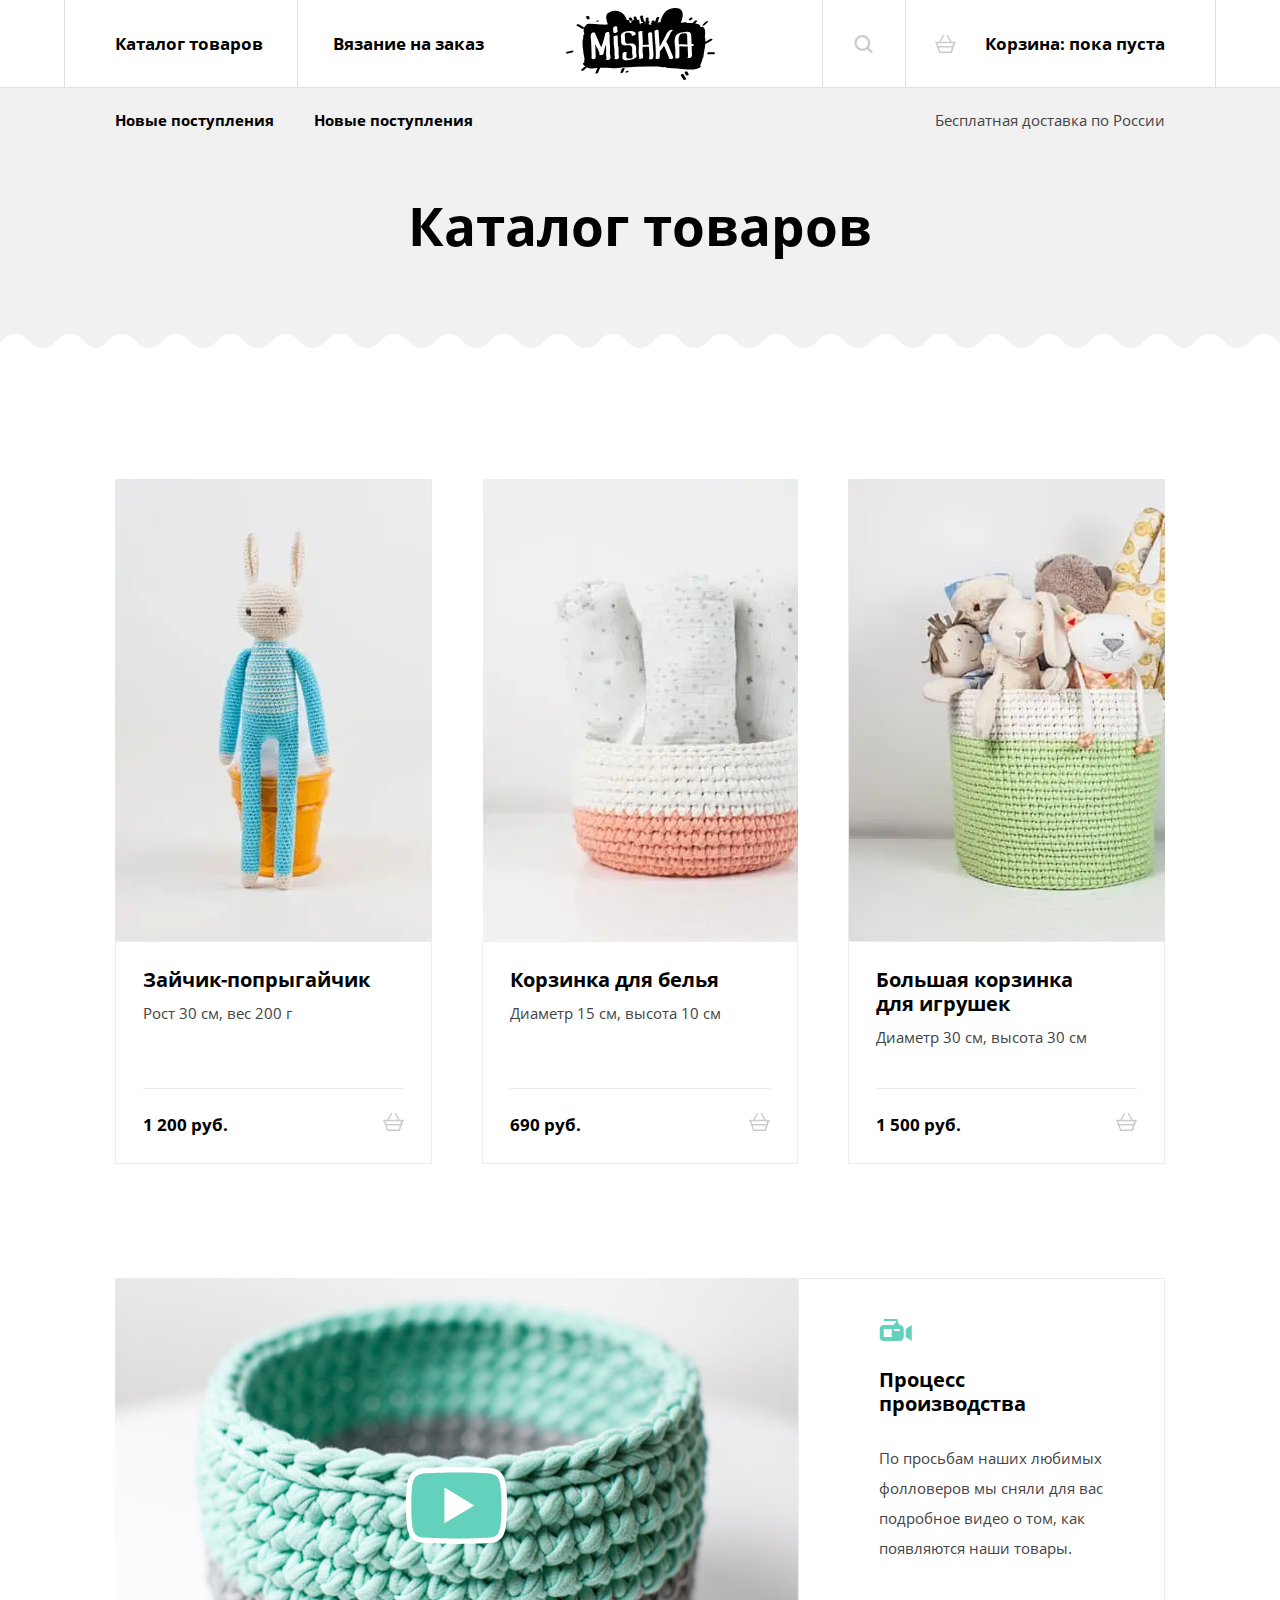
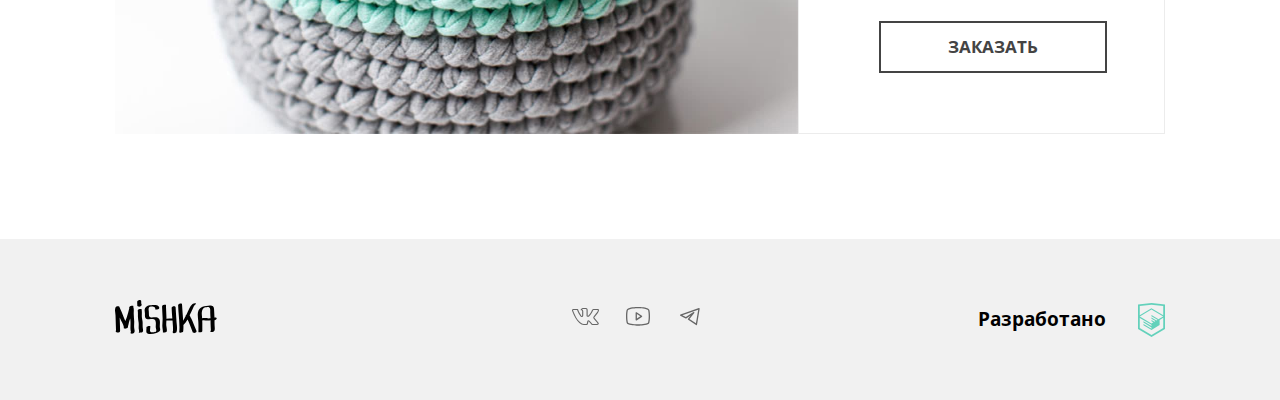
==== commit 71c7a716: "Updates" ====
--- a/calalog.html
+++ b/calalog.html
@@ -1 +1 @@
-<!DOCTYPE html><html class="page" lang="ru"><head><meta charset="utf-8"><meta name="viewport" content="width=device-width,initial-scale=1"><title>HTML Academy: Мишка</title><link rel="stylesheet" href="css/style.min.css"><link rel="icon" href="favicon.ico"><link rel="icon" href="img/favicons/icon.svg" type="image/svg+xml"><link rel="apple-touch-icon" href="img/favicons/apple.png"><link rel="manifest" href="manifest.webmanifest"><link rel="preload" href="./fonts/opensans.woff2" type="font/woff2" as="font" crossorigin="anonymous"><link rel="preload" href="./fonts/opensansbold.woff2" type="font/woff2" as="font" crossorigin="anonymous"><link rel="preload" href="./fonts/opensans.woff" type="font/woff" as="font" crossorigin="anonymous"><link rel="preload" href="./fonts/opensansbold.woff" type="font/woff" as="font" crossorigin="anonymous"><meta name="keywords" content="HTML Academy, Мишка, Mishka"><meta name="description" content="Страница каталога"></head><body class="page__body"><header class="header"><div class="page__container header__container"><a class="header__logo" href="index.html"><picture><source media="(min-width: 1150px)" srcset="img/logotype-desktop.svg"><source media="(min-width: 768px)" srcset="img/logotype-tablet.svg"><img class="header__logo-image" src="img/logotype-mobile.svg" width="86" height="35" alt="Магазин «Мишка»."></picture></a><nav class="main-nav main-nav--no-js"><button class="main-nav__toggle main-nav__toggle--closed" type="button"><span class="visually-hidden">Открыть или закрыть навигационное меню</span></button><div class="main-nav__wrapper"><ul class="main-nav__list site-list"><li class="site-list__item"><a href="calalog.html">Каталог товаров</a></li><li class="site-list__item"><a href="form.html">Вязание на заказ</a></li></ul><ul class="main-nav__list user-list"><li class="user-list__item"><a class="user-list__login" href="#"><svg aria-hidden="true" focusable="false" width="18" height="18" viewBox="0 0 18 18" fill="none" xmlns="http://www.w3.org/2000/svg"><path d="m17.693 16.057-3.477-3.477c1.023-1.33 1.534-2.966 1.534-4.705C15.75 3.477 12.273 0 7.875 0S0 3.477 0 7.875s3.477 7.875 7.875 7.875c1.739 0 3.375-.614 4.704-1.534l3.478 3.477c.204.205.409.307.818.307.614 0 1.125-.511 1.125-1.125 0-.204-.102-.511-.307-.818ZM2.25 7.875c0-3.068 2.557-5.625 5.625-5.625S13.5 4.807 13.5 7.875 10.943 13.5 7.875 13.5 2.25 10.943 2.25 7.875Z"/></svg> <span>Поиск по сайту</span></a></li><li class="user-list__item"><a class="user-list__basket" href="#"><svg aria-hidden="true" focusable="false" width="21" height="18" viewBox="0 0 21 18" fill="none" xmlns="http://www.w3.org/2000/svg"><path d="M20.188 6.857h-3.55L13.188.381C12.985 0 12.58-.095 12.174.095s-.507.572-.304.953l3.145 5.81H5.783l3.145-5.81c.202-.381 0-.762-.305-.953-.406-.19-.811 0-1.014.286l-3.45 6.476H.812c-.406 0-.812.286-.812.762 0 .381.304.762.812.762h.202l.914 2.857c-.203.095-.305.286-.305.572 0 .38.305.666.71.666L4.058 18h12.884l1.725-5.524c.405 0 .71-.286.71-.667 0-.19-.102-.476-.304-.57l.912-2.858h.203c.406 0 .812-.286.812-.762 0-.476-.406-.762-.812-.762Zm-4.565 9.62H5.073L3.854 12.38h13.087l-1.319 4.095Zm1.623-5.525H3.348l-.812-2.666h15.522l-.812 2.666Z"/></svg> <span>Корзина: пока пуста</span></a></li></ul></div></nav></div></header><main class="main"><h1 class="visually-hidden">Каталог «Мишка»</h1><section class="introduction"><div class="page__container introduction__container"><div class="introduction__header"><ul class="introduction__site-list"><li class="introduction__site-item"><a href="#">Новые поступления</a></li><li class="introduction__site-item"><a href="#">Распродажа</a></li></ul><p class="introduction__paragraph">Бесплатная доставка по России</p></div><h2 class="introduction__title">Каталог товаров</h2></div></section><section class="catalog"><div class="page__container catalog__container"><h2 class="visually-hidden">Список товаров</h2><ul class="catalog__list"><li class="catalog__card"><a class="catalog__card-link" href="#"><picture class="catalog__card-image-wrapper"><source type="image/webp" media="(min-width: 1150px)" srcset="img/products/product-1-desktop@1x.webp, img/products/product-1-desktop@2x.webp 2x"><source type="image/webp" media="(min-width: 768px)" srcset="img/products/product-1-tablet@1x.webp, img/products/product-1-tablet@2x.webp 2x"><source type="image/webp" srcset="img/products/product-1-mobile@1x.webp, img/products/product-1-mobile@2x.webp 2x"><source media="(min-width: 1150px)" srcset="img/products/product-1-desktop@1x.jpg, img/products/product-1-desktop@2x.jpg 2x"><source media="(min-width: 768px)" srcset="img/products/product-1-tablet@1x.jpg, img/products/product-1-tablet@2x.jpg 2x"><img class="catalog__card-image" src="img/products/product-1-mobile@1x.jpg" srcset="img/products/product-1-mobile@2x.jpg 2x" alt="Фото продукта."></picture><div class="catalog__card-content-wrapper"><h3 class="catalog__card-title">Зайчик-попрыгайчик</h3><p class="catalog__card-characteristics">Рост 30&nbsp;см, вес 200&nbsp;г</p><div class="catalog__card-price-wrapper"><b class="catalog__card-price">1 200 руб.</b> <button class="catalog__card-button" type="button" id="modal-size-button"><span class="visually-hidden">Добавить в корзину</span> <svg aria-hidden="true" focusable="false" width="21" height="18"><use href="img/sprite.svg#basket"></use></svg></button></div></div></a></li></ul></div></section></main><footer class="footer"><div class="page__container footer__container"><a class="footer__logo" href="index.html"><svg class="footer__logo-img" width="102" height="34" role="img" aria-label="Mishka."><use href="img/sprite.svg#footer-logo"></use></svg></a><div class="footer__social social"><ul class="social__list"><li class="social__item"><a class="social__link social__link--vkontakte" href="https://vk.com/htmlacademy"><span class="visually-hidden">Вконтакте</span> <svg aria-hidden="true" focusable="false" width="27" height="17"><use href="img/sprite.svg#vkontakte"></use></svg></a></li><li class="social__item"><a class="social__link social__link--youtube" href="https://www.youtube.com/user/htmlacademyru"><span class="visually-hidden">Ютуб</span> <svg aria-hidden="true" focusable="false" width="24" height="19"><use href="img/sprite.svg#youtube"></use></svg></a></li><li class="social__item"><a class="social__link social__link--telegram" href="https://t.me/htmlacademy"><span class="visually-hidden">Телеграм</span> <svg aria-hidden="true" focusable="false" width="20" height="18"><use href="img/sprite.svg#telegram"></use></svg></a></li></ul></div><div class="footer__copyright copyright"><a class="copyright__link" href="https://htmlacademy.ru/intensive/adaptive"><span>Разработано</span> <span class="visually-hidden">в</span> <svg class="copyright__link-icon" width="27" height="34"><use href="img/sprite.svg#htmlacademy"></use></svg></a></div></div></footer><div class="modal modal--close"><div class="modal__container"><h2 class="modal__title">Добавить в корзину</h2><form class="modal__form" action="https://echo.htmlacademy.ru/" method="post"><fieldset class="modal__form-group"><legend class="modal__form-label">Выберите размер:</legend><ul class="modal__size-list size-list"><li class="size-list__item"><label class="size-list__control"><input class="visually-hidden size-list__control-input" type="radio" name="size" value="S" checked="checked"> <span class="size-list__control-mark">s</span></label></li><li class="size-list__item"><label class="size-list__control"><input class="visually-hidden size-list__control-input" type="radio" name="size" value="M"> <span class="size-list__control-mark">m</span></label></li><li class="size-list__item"><label class="size-list__control"><input class="visually-hidden size-list__control-input" type="radio" name="size" value="L"> <span class="size-list__control-mark">l</span></label></li></ul></fieldset><button class="modal__form-button button button--add" type="submit">Добавить</button></form></div></div><script src="js/scripts.min.js"></script></body></html>+<!DOCTYPE html><html class="page" lang="ru"><head><meta charset="utf-8"><meta name="viewport" content="width=device-width,initial-scale=1"><title>HTML Academy: Мишка</title><link rel="stylesheet" href="css/style.min.css"><link rel="icon" href="favicon.ico"><link rel="icon" href="img/favicons/icon.svg" type="image/svg+xml"><link rel="apple-touch-icon" href="img/favicons/apple.png"><link rel="manifest" href="manifest.webmanifest"><link rel="preload" href="./fonts/opensans.woff2" type="font/woff2" as="font" crossorigin="anonymous"><link rel="preload" href="./fonts/opensansbold.woff2" type="font/woff2" as="font" crossorigin="anonymous"><link rel="preload" href="./fonts/opensans.woff" type="font/woff" as="font" crossorigin="anonymous"><link rel="preload" href="./fonts/opensansbold.woff" type="font/woff" as="font" crossorigin="anonymous"><meta name="keywords" content="HTML Academy, Мишка, Mishka"><meta name="description" content="Страница каталога"></head><body class="page__body"><header class="header"><div class="page__container header__container"><a class="header__logo" href="index.html"><picture><source media="(min-width: 1150px)" srcset="img/logotype-desktop.svg"><source media="(min-width: 768px)" srcset="img/logotype-tablet.svg"><img class="header__logo-image" src="img/logotype-mobile.svg" width="86" height="35" alt="Магазин «Мишка»."></picture></a><nav class="main-nav main-nav--no-js"><button class="main-nav__toggle main-nav__toggle--closed" type="button"><span class="visually-hidden">Открыть или закрыть навигационное меню</span></button><div class="main-nav__wrapper"><ul class="main-nav__list site-list"><li class="site-list__item"><a href="calalog.html">Каталог товаров</a></li><li class="site-list__item"><a href="form.html">Вязание на заказ</a></li></ul><ul class="main-nav__list user-list"><li class="user-list__item"><a class="user-list__login" href="#"><svg aria-hidden="true" focusable="false" width="18" height="18" viewBox="0 0 18 18" fill="none" xmlns="http://www.w3.org/2000/svg"><path d="m17.693 16.057-3.477-3.477c1.023-1.33 1.534-2.966 1.534-4.705C15.75 3.477 12.273 0 7.875 0S0 3.477 0 7.875s3.477 7.875 7.875 7.875c1.739 0 3.375-.614 4.704-1.534l3.478 3.477c.204.205.409.307.818.307.614 0 1.125-.511 1.125-1.125 0-.204-.102-.511-.307-.818ZM2.25 7.875c0-3.068 2.557-5.625 5.625-5.625S13.5 4.807 13.5 7.875 10.943 13.5 7.875 13.5 2.25 10.943 2.25 7.875Z"/></svg> <span>Поиск по сайту</span></a></li><li class="user-list__item"><a class="user-list__basket" href="#"><svg aria-hidden="true" focusable="false" width="21" height="18" viewBox="0 0 21 18" fill="none" xmlns="http://www.w3.org/2000/svg"><path d="M20.188 6.857h-3.55L13.188.381C12.985 0 12.58-.095 12.174.095s-.507.572-.304.953l3.145 5.81H5.783l3.145-5.81c.202-.381 0-.762-.305-.953-.406-.19-.811 0-1.014.286l-3.45 6.476H.812c-.406 0-.812.286-.812.762 0 .381.304.762.812.762h.202l.914 2.857c-.203.095-.305.286-.305.572 0 .38.305.666.71.666L4.058 18h12.884l1.725-5.524c.405 0 .71-.286.71-.667 0-.19-.102-.476-.304-.57l.912-2.858h.203c.406 0 .812-.286.812-.762 0-.476-.406-.762-.812-.762Zm-4.565 9.62H5.073L3.854 12.38h13.087l-1.319 4.095Zm1.623-5.525H3.348l-.812-2.666h15.522l-.812 2.666Z"/></svg> <span>Корзина: пока пуста</span></a></li></ul></div></nav></div></header><main class="main"><h1 class="visually-hidden">Каталог «Мишка»</h1><section class="introduction"><div class="page__container introduction__container"><div class="introduction__header"><ul class="introduction__site-list"><li class="introduction__site-item"><a href="#">Новые поступления</a></li><li class="introduction__site-item"><a href="#">Распродажа</a></li></ul><p class="introduction__paragraph">Бесплатная доставка по России</p></div><h2 class="introduction__title">Каталог товаров</h2></div></section><section class="catalog"><div class="page__container catalog__container"><h2 class="visually-hidden">Список товаров</h2><ul class="catalog__list"><li class="catalog__card"><a class="catalog__card-link" href="#"><picture class="catalog__card-image-wrapper"><source type="image/webp" media="(min-width: 1150px)" srcset="img/products/product-1-desktop@1x.webp, img/products/product-1-desktop@2x.webp 2x"><source type="image/webp" media="(min-width: 768px)" srcset="img/products/product-1-tablet@1x.webp, img/products/product-1-tablet@2x.webp 2x"><source type="image/webp" srcset="img/products/product-1-mobile@1x.webp, img/products/product-1-mobile@2x.webp 2x"><source media="(min-width: 1150px)" srcset="img/products/product-1-desktop@1x.jpg, img/products/product-1-desktop@2x.jpg 2x"><source media="(min-width: 768px)" srcset="img/products/product-1-tablet@1x.jpg, img/products/product-1-tablet@2x.jpg 2x"><img class="catalog__card-image" src="img/products/product-1-mobile@1x.jpg" srcset="img/products/product-1-mobile@2x.jpg 2x" alt="Фото продукта."></picture><div class="catalog__card-content-wrapper"><h3 class="catalog__card-title">Зайчик-попрыгайчик</h3><p class="catalog__card-characteristics">Рост 30&nbsp;см, вес 200&nbsp;г</p><div class="catalog__card-price-wrapper"><b class="catalog__card-price">1&nbsp;200&nbsp;руб.</b> <button class="catalog__card-button" type="button" id="modal-size-button"><span class="visually-hidden">Добавить в корзину</span> <svg aria-hidden="true" focusable="false" width="21" height="18"><use href="img/sprite.svg#basket"></use></svg></button></div></div></a></li><li class="catalog__card"><a class="catalog__card-link" href="#"><picture class="catalog__card-image-wrapper"><source type="image/webp" media="(min-width: 1150px)" srcset="img/products/product-2-desktop@1x.webp, img/products/product-2-desktop@2x.webp 2x"><source type="image/webp" media="(min-width: 768px)" srcset="img/products/product-2-tablet@1x.webp, img/products/product-2-tablet@2x.webp 2x"><source type="image/webp" srcset="img/products/product-2-mobile@1x.webp, img/products/product-2-mobile@2x.webp 2x"><source media="(min-width: 1150px)" srcset="img/products/product-2-desktop@1x.jpg, img/products/product-2-desktop@2x.jpg 2x"><source media="(min-width: 768px)" srcset="img/products/product-2-tablet@1x.jpg, img/products/product-2-tablet@2x.jpg 2x"><img class="catalog__card-image" src="img/products/product-2-mobile@1x.jpg" srcset="img/products/product-2-mobile@2x.jpg 2x" alt="Фото продукта."></picture><div class="catalog__card-content-wrapper"><h3 class="catalog__card-title">Корзинка для&nbsp;белья</h3><p class="catalog__card-characteristics">Диаметр 15&nbsp;см, высота 10&nbsp;см</p><div class="catalog__card-price-wrapper"><b class="catalog__card-price">690&nbsp;руб.</b> <button class="catalog__card-button" type="button" id="modal-size-button"><span class="visually-hidden">Добавить в корзину</span> <svg aria-hidden="true" focusable="false" width="21" height="18"><use href="img/sprite.svg#basket"></use></svg></button></div></div></a></li><li class="catalog__card"><a class="catalog__card-link" href="#"><picture class="catalog__card-image-wrapper"><source type="image/webp" media="(min-width: 1150px)" srcset="img/products/product-3-desktop@1x.webp, img/products/product-3-desktop@2x.webp 2x"><source type="image/webp" media="(min-width: 768px)" srcset="img/products/product-3-tablet@1x.webp, img/products/product-3-tablet@2x.webp 2x"><source type="image/webp" srcset="img/products/product-3-mobile@1x.webp, img/products/product-3-mobile@2x.webp 2x"><source media="(min-width: 1150px)" srcset="img/products/product-3-desktop@1x.jpg, img/products/product-3-desktop@2x.jpg 2x"><source media="(min-width: 768px)" srcset="img/products/product-3-tablet@1x.jpg, img/products/product-3-tablet@2x.jpg 2x"><img class="catalog__card-image" src="img/products/product-3-mobile@1x.jpg" srcset="img/products/product-3-mobile@2x.jpg 2x" alt="Фото продукта."></picture><div class="catalog__card-content-wrapper"><h3 class="catalog__card-title">Большая корзинка для&nbsp;игрушек</h3><p class="catalog__card-characteristics">Диаметр 30&nbsp;см, высота 30&nbsp;см</p><div class="catalog__card-price-wrapper"><b class="catalog__card-price">1&nbsp;500&nbsp;руб.</b> <button class="catalog__card-button" type="button" id="modal-size-button"><span class="visually-hidden">Добавить в корзину</span> <svg aria-hidden="true" focusable="false" width="21" height="18"><use href="img/sprite.svg#basket"></use></svg></button></div></div></a></li></ul></div></section><section class="manufacturing"><div class="page__container manufacturing__container"><div class="manufacturing__item"><h2 class="manufacturing__title manufacturing__title--mobile">Процесс производства</h2><div class="manufacturing__video video"><video class="video__container" poster="img/video-img@2x.jpg"></video><button class="video__button" type="button"><span class="visually-hidden">Воспроизвести</span></button></div><div class="manufacturing__info-wrapper"><span class="manufacturing__title manufacturing__title--tablet">Процесс производства</span><p class="manufacturing__paragraph">По просьбам наших любимых фолловеров мы сняли для вас подробное видео о&nbsp;том, как появляются наши товары.</p><button class="manufacturing__button button" type="button">Заказать</button></div></div></div></section></main><footer class="footer"><div class="page__container footer__container"><a class="footer__logo" href="index.html"><svg class="footer__logo-img" width="102" height="34" role="img" aria-label="Mishka."><use href="img/sprite.svg#footer-logo"></use></svg></a><div class="footer__social social"><ul class="social__list"><li class="social__item"><a class="social__link social__link--vkontakte" href="https://vk.com/htmlacademy"><span class="visually-hidden">Вконтакте</span> <svg aria-hidden="true" focusable="false" width="27" height="17"><use href="img/sprite.svg#vkontakte"></use></svg></a></li><li class="social__item"><a class="social__link social__link--youtube" href="https://www.youtube.com/user/htmlacademyru"><span class="visually-hidden">Ютуб</span> <svg aria-hidden="true" focusable="false" width="24" height="19"><use href="img/sprite.svg#youtube"></use></svg></a></li><li class="social__item"><a class="social__link social__link--telegram" href="https://t.me/htmlacademy"><span class="visually-hidden">Телеграм</span> <svg aria-hidden="true" focusable="false" width="20" height="18"><use href="img/sprite.svg#telegram"></use></svg></a></li></ul></div><div class="footer__copyright copyright"><a class="copyright__link" href="https://htmlacademy.ru/intensive/adaptive"><span>Разработано</span> <span class="visually-hidden">в</span> <svg class="copyright__link-icon" width="27" height="34"><use href="img/sprite.svg#htmlacademy"></use></svg></a></div></div></footer><div class="modal modal--close"><div class="modal__container"><h2 class="modal__title">Добавить в корзину</h2><form class="modal__form" action="https://echo.htmlacademy.ru/" method="post"><fieldset class="modal__form-group"><legend class="modal__form-label">Выберите размер:</legend><ul class="modal__size-list size-list"><li class="size-list__item"><label class="size-list__control"><input class="visually-hidden size-list__control-input" type="radio" name="size" value="S" checked="checked"> <span class="size-list__control-mark">s</span></label></li><li class="size-list__item"><label class="size-list__control"><input class="visually-hidden size-list__control-input" type="radio" name="size" value="M"> <span class="size-list__control-mark">m</span></label></li><li class="size-list__item"><label class="size-list__control"><input class="visually-hidden size-list__control-input" type="radio" name="size" value="L"> <span class="size-list__control-mark">l</span></label></li></ul></fieldset><button class="modal__form-button button button--add" type="submit">Добавить</button></form></div></div><script src="js/scripts.min.js"></script></body></html>--- a/css/style.min.css
+++ b/css/style.min.css
@@ -1,2 +1,2 @@
-@charset "UTF-8";@keyframes menu-open{0%{transform:scaleY(0);visibility:visible}to{transform:scaleY(1);visibility:visible}}@keyframes menu-close{0%{transform:scaleY(1);visibility:visible}99%{transform:scaleY(0);visibility:visible}to{transform:scaleY(0);visibility:hidden}}@font-face{font-family:"Open Sans";font-style:normal;font-weight:400;src:url(../fonts/opensans.woff2)format("woff2"),url(../fonts/opensans.woff)format("woff");font-display:swap}@font-face{font-family:"Open Sans";font-style:normal;font-weight:700;src:url(../fonts/opensansbold.woff2)format("woff2"),url(../fonts/opensansbold.woff)format("woff");font-display:swap}*,::after,::before{box-sizing:inherit}html{box-sizing:border-box}.visually-hidden{position:absolute;width:1px;height:1px;margin:-1px;padding:0;border:0;white-space:nowrap;clip:rect(0 0 0 0);overflow:hidden}img{max-width:100%}.button{margin:0}button.button{font-family:inherit;cursor:pointer}a.button,button.button{display:inline-flex;align-items:center;justify-content:center;background-color:transparent;color:#444;border-radius:0;border:2px solid #444;box-shadow:none;text-align:center;font-weight:700;text-transform:uppercase;text-decoration:none;transition:140ms all ease-in-out;padding:14px;font-size:17px;line-height:20px}a.button:hover,button.button:hover{background-color:#444;color:#fff}a.button:active,button.button:active{background-color:#444;color:rgba(255,255,255,.3)}a.button:disabled,button.button:disabled{background-color:#666;cursor:default;pointer-events:none;-webkit-user-select:none;user-select:none}a.button--center,button.button--center{width:100%;align-self:center}a.button--add,button.button--add{border:0;padding:16px;background-color:#63d1bb;color:#fff}a.button--add:hover,button.button--add:hover{background-color:#46c1ae}a.button--add:active,button.button--add:active{background-color:#46c1ae;color:rgba(255,255,255,.3)}a.button:not([href]){background-color:#666;cursor:default;pointer-events:none;-webkit-user-select:none;user-select:none}.input{display:flex;align-items:center;font:inherit;text-transform:uppercase;font-size:16px;line-height:20px;color:#444;background:#fff;border:1px solid #f7f7f7;border-radius:0;margin:0;width:100%;cursor:text;outline:0;box-shadow:none;transition:140ms all ease-in-out}@media (max-width:767px){.input{font-size:16px;line-height:18px;min-height:45px;padding:9.5px 40px 9.5px 14px}}@media (min-width:768px){.input{font-size:20px;line-height:30px;min-height:52px;padding:10px 50px 10px 18px}}.input::placeholder{color:rgba(68,68,68,.6)}.input+svg{color:#000}.input:hover{border-color:#cdcdcd}.input:focus{border:2px solid #444}@media (max-width:767px){.input:focus{padding:8.5px 39px 8.5px 13px}}@media (min-width:768px){.input:focus{padding:9px 49px 9px 17px}}.input:focus+svg{color:#63d1bb}.input--invalid,.input--invalid:hover,.input:focus:invalid{border:2px solid #ff8282}@media (max-width:767px){.input--invalid,.input--invalid:hover,.input:focus:invalid{padding:8.5px 39px 8.5px 13px}}@media (min-width:768px){.input--invalid,.input--invalid:hover,.input:focus:invalid{padding:9px 49px 9px 17px}}.input--invalid+svg,.input--invalid:hover+svg,.input:focus:invalid+svg{color:#ff8282}.input:disabled,.input:read-only{opacity:.6;cursor:default}.input--num::-webkit-inner-spin-button,.input--num::-webkit-outer-spin-button{-webkit-appearance:none;appearance:none}.input--textarea{resize:none}@media (max-width:767px){.input--textarea{min-height:152px;padding:9px 14px}}@media (min-width:768px){.input--textarea{min-height:174px;padding:9px 18px}}.input--textarea:focus{padding:8px 13px}@media (min-width:768px){.input--textarea:focus{padding:8px 17px}}.input::-webkit-contacts-auto-fill-button{visibility:hidden;position:absolute;pointer-events:none;right:0}.modal{position:fixed;z-index:10;top:0;left:0;display:flex;width:100%;height:100%;background-color:rgba(255,255,255,.9)}.modal--close{display:none}.modal__container{position:relative;margin:auto;background-color:#fff;border:1px solid #c6c6c6;box-shadow:0 5px 10px rgba(0,0,0,.25)}@media (max-width:767px){.modal__container{width:100%;padding:28px 30px 46px}}@media (min-width:768px){.modal__container{padding:38px 108px 46px;width:566px}}.modal__title{font-weight:700;font-size:25px;line-height:30px;text-align:center;text-transform:uppercase;margin-bottom:14px}@media (min-width:768px){.modal__title{font-size:30px;line-height:57px;margin:0-15px 11px}}.modal__form{display:flex;flex-direction:column;gap:31px}.modal__form-group{border:0;margin:0;padding:0}.modal__form-label{padding:0;text-align:center;color:#444;margin-bottom:21px}@media (min-width:768px){.modal__form-label{margin-bottom:19px}}.size-list{list-style:none;margin:0;padding:0;display:flex;gap:7px}.size-list__item{flex-grow:1}.size-list__control-mark{padding:16px;display:flex;align-items:center;justify-content:center;background-color:transparent;color:#444;text-transform:uppercase;width:100%;border:2px solid rgba(68,68,68,.1);font-weight:700;font-size:17px;line-height:16px}.size-list__control-mark:hover{border-color:rgba(68,68,68,.3)}.size-list__control-mark:active{border-color:#63d1ba}.size-list__control-input:checked~.size-list__control-mark{border-color:#63d1ba}.size-list__control-input:disabled~.size-list__control-mark{opacity:.6;cursor:default;pointer-events:none}.page__body{font-family:"Open Sans","Trebuchet MS",sans-serif;padding:0;margin:0;height:100%;display:flex;justify-content:space-between;flex-direction:column;min-height:100vh;-webkit-font-smoothing:antialiased;-moz-font-smoothing:antialiased;background-color:#fff;color:#000}.page__container{margin:0 auto}@media (max-width:767px){.page__container{padding:0 30px}}@media (min-width:768px){.page__container{padding:0 50px}}@media (min-width:1150px){.page__container{padding:0;max-width:1050px}}.header{background-color:#fff}@media (min-width:768px){.header{box-shadow:inset 0-1px 0 0#e0e0e0}}@media (max-width:767px){.header__container{position:relative;z-index:1;border-bottom:1px solid #ececec;min-height:80px}}@media (min-width:768px){.header__container{display:flex;justify-content:space-between;box-shadow:inset 0-1px 0 0#e0e0e0,-1px 0 0 0#e0e0e0;padding-right:0}}@media (min-width:1150px){.header__container{display:block;padding-left:0;position:relative;max-width:1150px}}.header__logo{background-color:transparent;cursor:pointer;display:block;width:-moz-fit-content;width:fit-content;height:-moz-fit-content;height:fit-content;transition:140ms all ease-in-out}@media (max-width:767px){.header__logo{padding:22px 0;margin:0 auto}}@media (min-width:768px){.header__logo{flex-shrink:0;align-self:center}}@media (min-width:1150px){.header__logo{position:absolute;top:0;right:0;bottom:0;left:0;margin:auto}}.header__logo:hover{opacity:.6}.header__logo:active{opacity:.3}.header__logo-image{display:block}@media (max-width:767px){.header__logo-image{width:86px;height:35px}}@media (min-width:768px){.header__logo-image{width:114px;height:46px}}@media (min-width:1150px){.header__logo-image{width:149px;height:72px}}.main-nav__toggle,.site-list__item a{display:block;color:#000;transition:140ms all ease-in-out}.main-nav__toggle{cursor:pointer;font:inherit;background-color:transparent;border:0;margin:0;right:0;top:0;padding:0;aspect-ratio:1/1;height:100%;position:absolute;z-index:2}.main-nav__toggle:hover{opacity:.6}.main-nav__toggle:active{opacity:.3}.main-nav__toggle--closed::before{content:"";position:absolute;top:50%;left:50%;transform:translate(-50%);width:20px;height:2px;background-color:#231f20;box-shadow:0 6px 0 0#000,0-6px 0 0#000}.main-nav__toggle--opened::after,.main-nav__toggle--opened::before{top:0;right:0;bottom:0;left:0;margin:auto;content:"";position:absolute;width:25px;height:2px;background-color:#000;box-shadow:none}.main-nav__toggle--opened::after{transform:rotate(45deg)}.main-nav__toggle--opened::before{transform:rotate(-45deg)}@media (min-width:768px){.main-nav__toggle{display:none}}@media (max-width:767px){.main-nav__wrapper{width:100%;position:absolute;top:100%;right:0;animation-duration:.2s;animation-timing-function:ease-in-out;animation-fill-mode:forwards;transform-origin:0 0;visibility:hidden;transform:scaleY(0)}.main-nav__wrapper--opened{animation-name:menu-open}.main-nav__wrapper--closed{animation-name:menu-close}}@media (min-width:768px){.main-nav__wrapper{position:static}}@media (min-width:1150px){.main-nav__wrapper{display:grid;grid-template-columns:3fr 1fr 3fr;grid-auto-flow:dense}.main-nav__wrapper::before{content:" ";display:block;grid-column:2/3}}.main-nav__list{display:flex}@media (max-width:767px){.main-nav__list{flex-direction:column}.main-nav__list+.main-nav__list{margin-top:-1px}}@media (min-width:768px){.main-nav__list{flex-wrap:wrap;justify-content:flex-end}}@media (max-width:767px){.main-nav--no-js .main-nav__toggle{visibility:hidden}.main-nav--no-js .main-nav__wrapper{visibility:visible;transform:scaleY(1);position:static;margin-left:-30px;width:calc(100% + 60px)}}.site-list{list-style:none;margin:0;padding:0}@media (min-width:768px){.site-list{display:none}}@media (min-width:1150px){.site-list{display:grid;grid-template-columns:auto auto;justify-content:start}}.site-list__item{display:block;position:relative}@media (max-width:767px){.site-list__item:first-child a{border-top:1px solid #ececec}}@media (min-width:768px){.site-list__item:nth-of-type(2n+1) a{padding-left:50px}}.site-list__item a{text-decoration:none;font-weight:700}@media (max-width:767px){.site-list__item a{background-color:#fff;border-bottom:1px solid #ececec;padding:27px 27px 27px 75px;font-size:17px;line-height:24px}}@media (min-width:768px){.site-list__item a{background-color:transparent;padding:32px 35px;font-size:17px;line-height:24px;min-height:88px;box-shadow:-1px -1px 0 0#e0e0e0,inset 0-1px 0 0#e0e0e0}}.site-list__item a:hover{color:rgba(0,0,0,.6)}.site-list__item a:active{color:rgba(0,0,0,.3)}.user-list{list-style:none;margin:0;padding:0}.user-list__item,.user-list__item a{display:block;position:relative}@media (max-width:767px){.user-list__item:first-child a{border-top:1px solid #ececec}}@media (min-width:768px){.user-list__item--active a::before{position:absolute;right:17.5px;left:17.5px;bottom:2px;height:2px;background-color:#63d1bb;content:""}}.user-list__item a{text-decoration:none;font-weight:700;color:#000;fill:rgba(0,0,0,.2);transition:140ms all ease-in-out}@media (max-width:767px){.user-list__item a{background-color:#fff;border-bottom:1px solid #ececec;padding:27px 27px 27px 75px;font-size:17px;line-height:24px}}@media (min-width:768px){.user-list__item a{background-color:transparent;padding:32px 50px 32px 30px;font-size:17px;line-height:24px;min-height:88px;box-shadow:1px -1px 0 0#e0e0e0,inset 0-1px 0 0#e0e0e0,inset 1px 0 0 0#e0e0e0}}.user-list__item a:hover{color:rgba(0,0,0,.6);fill:#63d1bb}.user-list__item a:active{color:rgba(0,0,0,.3);fill:rgba(99,209,187,.3)}.user-list__item svg{fill:inherit;width:21px;height:18px}@media (max-width:767px){.user-list__item svg{position:absolute;left:30px}}@media (min-width:768px){.user-list__item svg,.user-list__login svg{position:absolute;left:30px;top:0;bottom:0;margin:auto 0}.user-list__item svg+span{margin-left:50px}.user-list__login{min-width:83px}.user-list__login span{position:absolute;opacity:0}.user-list__login svg{right:0;left:0;margin:auto}}.main{flex-grow:1}.introduction{position:relative;background-color:#f1f1f1}@media (min-width:768px){.introduction{padding-bottom:24px}}@media (min-width:1150px){.introduction{padding-bottom:34px}}@media (min-width:768px){.introduction::after{content:"";position:absolute;bottom:0;right:0;left:0;height:24px;background-image:url(../img/zigzag-white.svg);background-repeat:repeat-x;background-position:bottom center;background-size:auto 100%}}@media (min-width:1150px){.introduction::after{height:34px}}.introduction--index{background-color:#f7f7f7;background-image:url(../img/introduction-background@1x.jpg);background-repeat:no-repeat;background-size:auto 100%;background-position:center;padding-bottom:0}@media (-webkit-min-device-pixel-ratio:2),(min-resolution:2dppx){.introduction--index{background-image:url(../img/introduction-background@2x.jpg)}}@media (max-width:767px){.introduction--index{background-size:auto 373px;background-position:center -18px}.introduction--index .introduction__title{margin-top:73px;margin-bottom:120px}}@media (min-width:768px){.introduction--index .introduction__title{margin-top:90px;margin-bottom:372px}}@media (min-width:1150px){.introduction--index .introduction__title{margin-top:95px;margin-bottom:355px}}.introduction--index::after{transform:translateY(50%)}.introduction__container{display:flex;flex-direction:column}@media (max-width:767px){.introduction__header{display:none}}@media (min-width:768px){.introduction__header{display:flex;justify-content:space-between}}.introduction__site-list{list-style:none;padding:0;display:flex;flex-wrap:wrap;margin:0 0 0-20px}.introduction__site-item a{display:block;padding:20px;font-weight:700;font-size:15px;line-height:24px;text-decoration:none;color:#000}.introduction__site-item a:hover{opacity:.6}.introduction__site-item a:active{opacity:.3}.introduction__paragraph{font-size:15px;line-height:24px;color:#444;text-align:right;flex-shrink:0;margin:20px 0 0}.introduction__title{font:inherit;margin:0;text-align:center;font-weight:700}@media (max-width:767px){.introduction__title{font-size:27px;line-height:30px}}@media (min-width:768px){.introduction__title{font-size:43px;line-height:50px}}@media (min-width:1150px){.introduction__title{font-size:53px;line-height:57px}}@media (max-width:767px){.introduction__title{margin-top:73px;margin-bottom:73px}}@media (min-width:768px){.introduction__title{margin-top:40px;margin-bottom:65px}}@media (min-width:1150px){.introduction__title{margin-top:45px;margin-bottom:80px}}@media (max-width:767px){.introduction__list{margin:0-30px}}.products-type-list{list-style:none;padding:0;display:grid}@media (min-width:768px){.products-type-list{margin:0;grid-template-columns:repeat(2,1fr)}}.products-type-list__title,.week-product__characteristics dd{margin:0}.products-type-list__item a{background-color:#63d1bb}.products-type-list__item:nth-of-type(2n+2) a{background-color:#56c3b2}.products-type-list__link{display:block;color:#fff;font:inherit;font-weight:700;text-decoration:none;position:relative;transition:140ms all ease-in-out}.products-type-list__link::after{content:"";width:60px;height:62px;position:absolute;top:22px;right:27px;background-size:contain;background-position:top center;background-repeat:no-repeat;opacity:.5;transition:140ms all ease-in-out}.products-type-list__link--interior::after{background-image:url(../img/interior.svg)}.products-type-list__link--toys::after{background-image:url(../img/toys.svg)}@media (max-width:767px){.products-type-list__link{font-size:19px;line-height:24px;padding:25px 160px 30px 30px}}@media (min-width:768px){.products-type-list__link{font-size:20px;line-height:30px;padding:25px 160px 35px 35px}}.products-type-list__link::before{content:"";position:absolute;right:0;left:0;bottom:0;height:5px;background-color:inherit;transition:140ms all ease-in-out}.products-type-list__link:hover{transform:translateY(-5px)}.products-type-list__link:hover::before{transform:translateY(5px)}.products-type-list__link:hover::after{opacity:.7}.products-type-list__link:active::after{opacity:.3}.week_product__container{position:relative}.week_product__container::after{content:"";position:absolute;bottom:0;height:23px;background-image:url(../img/zigzag-gray.svg);background-size:contain;background-repeat:no-repeat;background-position:bottom center}@media (max-width:767px){.week_product__container::after{width:calc(100% + 30px);left:-30px}}@media (min-width:768px){.week_product__container::after{width:calc(100% + 50px);left:-50px}}@media (min-width:1150px){.week_product__container::after{width:100%;right:0;left:0}}@media (max-width:767px){.week_product__container{display:flex;flex-direction:column;padding-top:31px;padding-bottom:42px}}@media (min-width:768px){.week_product__container{display:grid;grid-template-columns:auto 50%;grid-auto-flow:dense;column-gap:42px;padding-top:40px;padding-bottom:70px}}@media (min-width:1150px){.week_product__container{grid-template-columns:auto 60%;padding-left:175px;column-gap:58px;padding-top:55px;padding-bottom:95px}}.week-product__title{font:inherit;margin:0;font-weight:700;position:relative}@media (max-width:767px){.week-product__title{font-size:25px;line-height:30px}}@media (min-width:768px){.week-product__title{font-size:43px;line-height:50px}}@media (min-width:1150px){.week-product__title{font-size:53px;line-height:57px}}@media (max-width:767px){.week-product__title{display:flex;flex-direction:column-reverse;margin-bottom:17px}}@media (min-width:768px){.week-product__title{grid-column:1/-1;grid-row:1/2;margin-bottom:37px}}@media (min-width:1150px){.week-product__title{margin-top:60px;margin-bottom:35px}}.week-product__title::before{content:"Товар недели";display:block;font-weight:700;font-size:17px;line-height:20px;text-transform:uppercase;color:#63d1bb}@media (max-width:767px){.week-product__title::before{margin-top:4px}}@media (min-width:768px){.week-product__title::before{text-align:center;line-height:17px;position:absolute;width:100px;right:0;top:10px}}@media (min-width:1150px){.week-product__title::before{right:calc(100% + 45px)}}.week_product__paragraph{font:inherit;margin:0;color:#444}@media (max-width:767px){.week_product__paragraph{font-size:15px;line-height:24px}}@media (min-width:768px){.week_product__paragraph{font-size:17px;line-height:30px}}@media (max-width:767px){.week_product__paragraph{margin-bottom:20px}}@media (min-width:768px){.week_product__paragraph{margin-bottom:45px}}@media (min-width:1150px){.week_product__paragraph{margin-bottom:55px}}.week-product__characteristics{margin:0;color:#444;display:flex;flex-direction:column;font-size:15px;line-height:20px}@media (max-width:767px){.week-product__characteristics{margin-bottom:28px}}@media (min-width:768px){.week-product__characteristics{margin-bottom:55px}}@media (min-width:1150px){.week-product__characteristics{margin-bottom:110px}}.week-product__characteristics div{display:grid;grid-template-columns:80px auto;column-gap:20px;padding:8px 0 12px;border-bottom:1px solid #ececec}.week-product__image{display:block;width:100%;height:auto}@media (min-width:768px){.week_product__container picture{grid-column:2/-1;grid-row:2/6;align-self:end}}@media (min-width:1150px){.week_product__container picture{grid-column:2/-1;grid-row:1/6;align-self:start}}.week-product__price{font-weight:700;font-size:17px;line-height:24px;text-align:center;color:#444;margin-top:25px;margin-bottom:10px}@media (min-width:768px){.week-product__price{margin-top:0;margin-bottom:30px}}.week-product__button{margin-top:15px}@media (min-width:768px){.week-product__button{margin:0;align-self:end}}@media (max-width:767px){.about-us__container{padding-top:30px;padding-bottom:30px}}@media (min-width:768px){.about-us__container{padding-top:60px;padding-bottom:83px}}@media (min-width:1150px){.about-us__container{padding-top:68px;padding-bottom:84px;padding-left:175px}}.about-us__title{font:inherit;margin:0;font-weight:700}@media (max-width:767px){.about-us__title{font-size:25px;line-height:30px}}@media (min-width:768px){.about-us__title{font-size:43px;line-height:50px}}@media (min-width:1150px){.about-us__title{font-size:53px;line-height:57px}}@media (max-width:767px){.about-us__title{margin-bottom:28px}}@media (min-width:768px){.about-us__title{margin-bottom:41px}}@media (min-width:1150px){.about-us__title{margin-bottom:40px}}.about-us__list{list-style:none;margin:0;padding:0;display:grid}@media (max-width:767px){.about-us__list{gap:24px}}@media (min-width:768px){.about-us__list{grid-template-columns:auto 50%;grid-template-rows:repeat(3,1fr);grid-auto-flow:column;row-gap:55px;column-gap:5px}}@media (min-width:1150px){.about-us__list{grid-template-columns:auto 60%;row-gap:54px}}.about-us__item{display:flex;flex-direction:column}@media (max-width:767px){.about-us__item{gap:21px}}@media (min-width:768px){.about-us__item{gap:18px}}.about-us__item::before{content:"";display:block;width:55px;height:38px;background-size:initial;background-position:center;background-repeat:no-repeat}.about-us__item--material::before{background-image:url(../img/about-material.svg);background-position:center left 8px}.about-us__item--price::before{background-image:url(../img/about-price.svg)}.about-us__item--like::before{background-image:url(../img/about-like.svg);background-position:center left 6px}.about-us__item--work::before{background-image:url(../img/about-work.svg);background-position:center left 3px}.about-us__item--support::before{background-image:url(../img/about-support.svg);margin-left:-6px}.about-us__item--present::before{background-image:url(../img/about-present.svg);background-position:center left 3px}.about-us__item-title{font:inherit;margin:0;font-weight:700}@media (max-width:767px){.about-us__item-title{font-size:17px;line-height:20px}}@media (min-width:768px){.about-us__item-title{font-size:20px;line-height:22px}.reviews{background-image:url(../img/reviews-background@1x.jpg);background-repeat:no-repeat;background-position:0 0;background-size:350px auto}}@media (-webkit-min-device-pixel-ratio:2) and (min-width:768px),(min-resolution:2dppx) and (min-width:768px){.reviews{background-image:url(../img/reviews-background@2x.jpg)}}@media (min-width:1150px){.reviews{background-image:none}}.reviews__container{position:relative}.reviews__container::after{content:"";position:absolute;bottom:0;height:23px;background-image:url(../img/zigzag-gray.svg);background-size:contain;background-repeat:no-repeat;background-position:bottom center}@media (max-width:767px){.reviews__container::after{width:calc(100% + 30px);left:-30px}}@media (min-width:768px){.reviews__container::after{width:calc(100% + 50px);left:-50px}}@media (min-width:1150px){.reviews__container::after{width:100%;right:0;left:0}}@media (max-width:767px){.reviews__container{padding-top:30px;padding-bottom:48px;display:flex;flex-direction:column}}@media (min-width:768px){.reviews__container{padding-top:82px;padding-bottom:129px}}@media (min-width:1150px){.reviews__container{padding-top:84px;padding-bottom:190px;padding-left:175px}}.reviews__title{font:inherit;margin:0;font-weight:700}@media (max-width:767px){.reviews__title{font-size:25px;line-height:30px}}@media (min-width:768px){.reviews__title{font-size:43px;line-height:50px}}@media (min-width:1150px){.reviews__title{font-size:53px;line-height:57px}}@media (max-width:767px){.reviews__title{margin-bottom:14px}}@media (min-width:768px){.reviews__title{margin-bottom:38px}}@media (min-width:1150px){.reviews__title{margin-bottom:35px}}.reviews__text{font:inherit;margin:0;color:#444;text-shadow:#fff 1px 1px,#fff 1px -1px,#fff -1px 1px,#fff -1px -1px}@media (max-width:767px){.reviews__text{font-size:15px;line-height:24px}}@media (min-width:768px){.reviews__text{font-size:17px;line-height:30px}}@media (max-width:767px){.reviews__text{margin-bottom:33px}}@media (min-width:768px){.reviews__text{margin-bottom:61px}}@media (min-width:1150px){.reviews__text{margin-bottom:44px}}.reviews__item{margin:0}.reviews__author-info{display:flex;flex-direction:column}.reviews__author-mail,.reviews__author-name{font-weight:700;font-size:17px;line-height:24px;font-style:normal}.reviews__author-mail{font-weight:400;line-height:30px;color:#444}@media (min-width:768px){.reviews__write{position:absolute;width:175px;top:80px;right:50px}}@media (min-width:1150px){.reviews__write{top:84px;right:0}}.slider__list{position:relative}.slider__controls{display:flex;height:52px}@media (max-width:767px){.slider__controls{margin-top:30px;margin-bottom:38px;border:1px solid #ececec}.slider__controls::before{content:" ";width:1px;order:2;flex-shrink:0;align-self:stretch;background-color:#ececec}}@media (min-width:768px){.slider__controls{position:absolute;bottom:0;right:0;width:175px}}.slider__button{margin:0;padding:0;border:0;background-color:transparent;box-shadow:none;cursor:pointer;flex-grow:1;transition:140ms all ease-in-out;background-image:url(../img/huge-arrow-left.svg);background-size:initial;background-position:48%center;background-repeat:no-repeat}.slider__button--prev{order:1}.slider__button--next{transform:rotate(180deg);order:3}.slider__button:hover{opacity:.6}.slider__button:active{opacity:.3}@media (min-width:768px){.slider__button{background-position:center}}.program{overflow-x:hidden}@media (max-width:767px){.program__container{padding-top:27px;padding-bottom:32px}}@media (min-width:768px){.program__container{padding-top:30px;padding-bottom:72px}}@media (min-width:1150px){.program__container{padding-top:40px;padding-bottom:82px}}.program__title{font:inherit;margin:0;font-weight:700}@media (max-width:767px){.program__title{font-size:25px;line-height:30px}}@media (min-width:768px){.program__title{font-size:43px;line-height:50px}}@media (min-width:1150px){.program__title{font-size:53px;line-height:57px}}@media (max-width:767px){.program__title{line-height:36px;margin-bottom:37px}}@media (min-width:768px){.program__title{margin-bottom:54px;margin-left:39px}}@media (min-width:1150px){.program__title{margin-bottom:56px;margin-left:0}}.program__paragraph{text-transform:uppercase}@media (max-width:767px){.program__paragraph{font-size:14px;line-height:18px;margin-bottom:39px;max-width:226px}}@media (min-width:768px){.program__paragraph{font-size:20px;line-height:30px;margin-bottom:66px;max-width:323px;margin-left:40px}}@media (min-width:1150px){.program__paragraph{margin-left:0}.form{display:grid;grid-template-columns:repeat(2,1fr);column-gap:80px;row-gap:69px;align-items:start}}.form__group{border:0;margin:0;padding:0;position:relative}@media (min-width:768px){.form__group{padding:0 40px}}@media (min-width:1150px){.form__group{padding:0}}.form__group--specifications{margin-bottom:23px;display:grid;gap:14px}@media (min-width:768px){.form__group--specifications{gap:20px;margin-bottom:72px;padding-right:37px}}@media (min-width:1150px){.form__group--specifications{margin:0;padding:0}}.form__group--program{margin-bottom:26px}@media (max-width:767px){.form__group--program{padding-top:24px;padding-bottom:20px}.form__group--program::before{content:""}.form__group--program::after,.form__group--program::before{width:100vw;height:1px;position:absolute;left:-20px;background-color:#e0e0e0}.form__group--program::before{top:0}.form__group--program::after{content:"";bottom:0}}@media (min-width:768px){.form__group--program{margin-bottom:75px;padding-right:37px}}@media (min-width:1150px){.form__group--program{margin:0;align-self:center;padding:0}}.form__group--owner-contacts{margin-bottom:24px;display:grid;gap:14px}@media (min-width:768px){.form__group--owner-contacts{gap:20px;margin-bottom:65px;padding-right:36px}}@media (min-width:1150px){.form__group--owner-contacts{grid-column:1/-1;display:grid;grid-template-columns:repeat(2,1fr);column-gap:80px;margin:0;padding:0}}.form__group--owner-comment{margin-bottom:23px}@media (min-width:768px){.form__group--owner-comment{margin-bottom:65px;padding-right:37px}}@media (min-width:1150px){.form__group--owner-comment{grid-column:1/-1;margin:-2px 0 0;padding:0}}.form__group--additionally{margin-bottom:34px}@media (min-width:768px){.form__group--additionally{margin-bottom:54px}}@media (min-width:1150px){.form__group--additionally{grid-column:1/-1;margin:-2px 0 0}}.form__group--submit{display:grid;gap:21px}@media (min-width:768px){.form__group--submit{grid-template-columns:repeat(2,1fr);column-gap:60px;row-gap:32px}}@media (min-width:1150px){.form__group--submit{grid-column:1/-1;column-gap:80px;margin-top:-8px}}.form__title{font:inherit;font-weight:400;margin:0;background-color:#fff;padding:0 23px 0 0;display:block;width:-moz-fit-content;width:fit-content;grid-column:1/-1}.form__title::after{content:"";height:2px;width:100%;position:absolute;background-color:#63d1bb;z-index:-1;top:16px}@media (min-width:768px){.form__title::after{width:100vw;top:22px;left:50%;transform:translateX(-50%)}}@media (max-width:767px){.form__title{font-size:24px;line-height:26px}}@media (min-width:768px){.form__title{font-size:36px;line-height:36px;padding:0 40px}}@media (min-width:1150px){.form__title{margin-left:-40px}}@media (max-width:767px){.form__title{max-width:72%}.form__title--owner-contacts{margin-bottom:21px;padding-right:10px}.form__title--owner-comment{margin-bottom:37px}.form__title--additionally{margin-bottom:34px}}@media (min-width:768px){.form__title{margin-bottom:76px;margin-left:-40px}.form__title--owner-contacts{margin-bottom:56px}.form__title--additionally{margin-bottom:57px}}.form__group-wrapper{display:grid;grid-template-columns:auto 1fr;align-items:center}@media (max-width:767px){.form__group-wrapper{gap:12px}.form__group-wrapper--name{gap:13px}.form__group-wrapper--weight{gap:16px}.form__group-wrapper--age{gap:15px}}@media (min-width:768px){.form__group-wrapper{gap:18px}.form__group-wrapper--weight{gap:20px}.form__group-wrapper--email{gap:22px}.form__group-wrapper--telephone{gap:15px}}@media (min-width:1150px){.form__group-wrapper{gap:14px}.form__group-wrapper--name{gap:17px}.form__group-wrapper--weight{gap:20px}.form__group-wrapper--age{gap:18px}.form__group-wrapper--email{gap:22px}.form__group-wrapper--telephone{gap:15px}}.form__input-with-icon{position:relative}.form__input-with-icon svg{position:absolute;top:50%;transform:translateY(-50%);width:20px}@media (max-width:767px){.form__input-with-icon svg{right:14px}}@media (min-width:768px){.form__input-with-icon svg{right:16px}}.form__label{color:#444;text-transform:uppercase;max-width:200px}@media (max-width:767px){.form__label{font-size:16px;line-height:18px}}@media (min-width:768px){.form__label{font-size:20px;line-height:30px}}.form__group-list{list-style:none;padding:0;margin:0;display:grid}@media (max-width:767px){.form__group-list{row-gap:12px}}@media (min-width:768px){.form__group-list--program{row-gap:13px;padding:24px 27px;border:1px solid #e0e0e0}.form__group-list--additionally{grid-template-columns:repeat(2,1fr);column-gap:60px;row-gap:32px}}@media (min-width:1150px){.form__group-list--additionally{display:grid;grid-template-columns:repeat(4,1fr);column-gap:80px}}.form__group-item{display:block;line-height:100%}.form__control{position:relative;cursor:pointer;display:block}@media (max-width:767px){.form__control{padding:6px 0 6px 46px}}@media (min-width:768px){.form__control{padding:5px 0 5px 60px}}.form__control-label{cursor:pointer;color:#231f20;text-transform:uppercase}@media (max-width:767px){.form__control-label{font-size:16px;line-height:18px}}@media (min-width:768px){.form__control-label{font-size:20px;line-height:30px}}.form__control-mark{position:absolute;left:0;top:50%;transform:translateY(-50%);aspect-ratio:1/1;width:30px;border:1px solid #cdcdcd}.form__control-mark--radio{border-radius:50%}@media (min-width:768px){.form__control-mark{width:40px}}.form__control-mark--checkbox::before{position:absolute;top:0;right:0;bottom:0;left:0;margin:auto;width:18px;height:14px;background-color:transparent;background-image:url(../img/v.svg);background-repeat:no-repeat;background-size:contain;content:"";display:none}@media (min-width:768px){.form__control-mark--checkbox::before{width:24px;height:19px}}.form__control-mark--radio::before{position:absolute;top:0;right:0;bottom:0;left:0;margin:auto;aspect-ratio:1/1;width:13.5px;background-color:#63d1bb;border-radius:50%;content:"";display:none}@media (min-width:768px){.form__control-mark--radio::before{width:18px}}.form__control-input:checked+.form__control-mark::before{display:block}.form__control-input:hover+.form__control-mark{border-color:#c6c6c6}.form__control-input:disabled~span{opacity:.3}.form__control-input:disabled~.form__control-mark{border-color:#c6c6c6}.form__paragraph{font-family:"Arial",sans-serif;margin:0}@media (max-width:767px){.form__paragraph{font-size:14px;line-height:16px;text-align:center}}@media (min-width:768px){.form__paragraph{font-size:16px;align-self:center}}.accompaniment__dl dd,.form__button{margin:0}@media (max-width:767px){.form__button.button{font-size:16px;line-height:20px;min-height:40px}}@media (min-width:768px){.form__button.button{margin:0 1px;min-height:52px}}@media (max-width:767px){.catalog{margin:30px 0}}@media (min-width:768px){.catalog{padding-top:67px;padding-bottom:53px}}@media (min-width:1150px){.catalog{padding-top:111px;padding-bottom:57px}}.catalog__list{margin:0;padding:0;list-style:none;display:grid;gap:30px}@media (min-width:768px){.catalog__list{column-gap:50px;row-gap:55px}}@media (min-width:1150px){.catalog__list{grid-template-columns:repeat(3,1fr)}}.catalog__card-link{display:grid;cursor:pointer;text-decoration:none;color:#000}@media (min-width:768px){.catalog__card-link{grid-template-columns:1fr 1fr}}@media (min-width:1150px){.catalog__card-link{grid-template-columns:auto}}.catalog__card-link:hover .catalog__card-content-wrapper{box-shadow:0 6px 10px rgba(0,0,0,.1)}.catalog__card-link:active .catalog__card-content-wrapper{box-shadow:0 3px 5px rgba(0,0,0,.1)}.catalog__card-image-wrapper{display:block;background-color:#eaeaea}@media (max-width:767px){.catalog__card-image-wrapper{height:195px}}@media (min-width:768px){.catalog__card-image-wrapper{aspect-ratio:1/1}}@media (min-width:1150px){.catalog__card-image-wrapper{height:462px;aspect-ratio:auto}}.catalog__card-image{height:100%;width:100%;object-fit:contain}.catalog__card-content-wrapper{display:flex;flex-direction:column;padding:26px 27px;border:1px solid #ececec;transition:140ms all ease-in-out}@media (min-width:768px){.catalog__card-content-wrapper{padding:26px 34px}}@media (min-width:1150px){.catalog__card-content-wrapper{padding:26px 27px}}.catalog__card-title{font:inherit;font-weight:700;margin:0 0 6px}@media (max-width:767px){.catalog__card-title{font-size:17px;line-height:24px}}@media (min-width:768px){.catalog__card-title{font-size:20px;line-height:24px}}.catalog__card-characteristics{color:#444;font-size:13px;line-height:30px;margin:0 0 17px}@media (min-width:768px){.catalog__card-characteristics{font-size:15px;margin-bottom:36px}}.catalog__card-price-wrapper{margin-top:auto;border-top:1px solid #ececec;display:flex;justify-content:space-between;align-items:baseline;padding-top:2px}@media (min-width:768px){.catalog__card-price-wrapper{padding-top:3px}}@media (min-width:1150px){.catalog__card-price-wrapper{padding-top:4px}}.catalog__card-price{font-size:15px;line-height:24px}@media (min-width:768px){.catalog__card-price{font-size:17px;line-height:24px}}.catalog__card-button{display:block;background-color:transparent;border:0;cursor:pointer;transition:140ms all ease-in-out;padding:20px;margin-right:-20px;margin-bottom:-20px;color:rgba(0,0,0,.2)}.catalog__card-button:hover{color:#63d1bb}.catalog__card-button:active{color:rgba(99,209,187,.3)}.catalog__card-button svg{width:21px;height:18px}.accompaniment{overflow-x:hidden}.accompaniment__container{position:relative}@media (max-width:767px){.accompaniment__container{margin-top:24px;margin-bottom:35px}}@media (min-width:768px){.accompaniment__container{margin-top:34px;margin-bottom:76px}}@media (min-width:1150px){.accompaniment__container{margin-top:37px;margin-bottom:86px;display:grid;grid-template-columns:repeat(4,1fr);column-gap:80px}}.accompaniment__title{font:inherit;font-weight:400;margin:0;background-color:#fff;padding:0 23px 0 0;display:block;width:-moz-fit-content;width:fit-content;grid-column:1/-1}.accompaniment__title::after{content:"";height:2px;width:100%;position:absolute;background-color:#63d1bb;z-index:-1;top:16px}@media (min-width:768px){.accompaniment__title::after{width:100vw;top:22px;left:50%;transform:translateX(-50%)}}@media (max-width:767px){.accompaniment__title{font-size:24px;line-height:26px}}@media (min-width:768px){.accompaniment__title{font-size:36px;line-height:36px;padding:0 40px}}@media (min-width:1150px){.accompaniment__title{margin-left:-40px}}@media (max-width:767px){.accompaniment__title{margin-bottom:34px}}@media (min-width:768px){.accompaniment__title{margin-bottom:80px;margin-left:0}}@media (min-width:1150px){.accompaniment__title{margin-bottom:79px;margin-left:-40px}}.accompaniment__list{list-style:none;margin:0;padding:0;display:grid}@media (min-width:1150px){.accompaniment__list{grid-column:1/4}}.accompaniment__item{display:grid}.accompaniment__item:last-child{border-bottom:1px solid #cdcdcd}@media (max-width:767px){.accompaniment__item{padding-top:12px;padding-bottom:19px;row-gap:15px;border-top:1px solid #cdcdcd}}@media (min-width:768px){.accompaniment__item{padding:25px 37px 28px;border:1px solid #cdcdcd;border-bottom:none;grid-template-columns:1fr 1fr;row-gap:21px;column-gap:60px;align-items:end}}@media (min-width:1150px){.accompaniment__item{border:0;border-top:1px solid #cdcdcd;padding:15px 0 16px;grid-template-columns:1fr 1fr 1fr;column-gap:80px;align-items:center}}.accompaniment__item-title{font:inherit;margin:0;font-weight:700}@media (max-width:767px){.accompaniment__item-title{font-size:17px;line-height:20px}}@media (min-width:768px){.accompaniment__item-title{font-size:20px;line-height:22px}}@media (max-width:767px){.accompaniment__item-title{line-height:100%;text-align:left;margin-bottom:-2px}}@media (min-width:768px){.accompaniment__item-title{line-height:100%;text-align:left;margin-bottom:4px}}@media (min-width:1150px){.accompaniment__item-title{margin-bottom:3px}}@media (min-width:768px){.accompaniment__button{grid-column:1/-1}}@media (min-width:1150px){.accompaniment__button{grid-column:auto;margin-left:1px}}.accompaniment__dl{font:inherit;margin:0;display:grid;column-gap:10px;color:#444}@media (max-width:767px){.accompaniment__dl{font-size:15px;line-height:24px}}@media (min-width:768px){.accompaniment__dl{font-size:17px;line-height:30px}}@media (max-width:767px){.accompaniment__dl{line-height:100%;grid-template-columns:auto min-content}}@media (min-width:768px){.accompaniment__dl{line-height:20px;text-align:left;grid-template-columns:auto 84px;margin-top:4px}.accompaniment__dl>*{text-align:right}}@media (min-width:1150px){.accompaniment__dl{grid-template-columns:auto 70px;margin-right:-70px;margin-top:6px}.accompaniment__dl>*{text-align:left}}.accompaniment__present{background-repeat:no-repeat;background-color:#4f4f54;background-image:url(../img/pesent-back@1x.jpg);background-position:center;background-size:cover;position:relative;color:#fff;display:flex}@media (-webkit-min-device-pixel-ratio:2),(min-resolution:2dppx){.accompaniment__present{background-image:url(../img/pesent-back@2x.jpg)}}.accompaniment__present::before{position:absolute;content:"";top:0;bottom:0;left:0;right:0;background:#63d1bb;opacity:.85}.accompaniment__present>*{position:relative;z-index:1}@media (max-width:767px){.accompaniment__present{min-height:289px;flex-direction:column;align-items:center;padding:65px 20px 43px;margin-top:35px}}@media (min-width:768px){.accompaniment__present{flex-direction:row;align-items:flex-start;justify-content:space-between;padding:65px 124px 69px 88px;margin-top:68px;background-image:url(../img/pesent-back-tablet@1x.jpg)}}@media (min-width:768px) and (-webkit-min-device-pixel-ratio:2),(min-width:768px) and (min-resolution:2dppx){.accompaniment__present{background-image:url(../img/pesent-back-tablet@2x.jpg)}}@media (min-width:1150px){.accompaniment__present{flex-direction:column;align-items:center;padding:62px 20px 42px;margin:0;background-image:url(../img/pesent-back@1x.jpg);min-height:288px;background-position:center right}}@media (min-width:1150px) and (-webkit-min-device-pixel-ratio:2),(min-width:1150px) and (min-resolution:2dppx){.accompaniment__present{background-image:url(../img/pesent-back@2x.jpg)}}@media (max-width:767px){.accompaniment__present-image{width:56px;height:60px}}@media (min-width:768px){.accompaniment__present-image{width:60px;height:63px}}@media (min-width:1150px){.accompaniment__present-image{width:61px;height:64px}}.accompaniment__paragraph{font-family:"Arial",sans-serif;font-size:16px;line-height:20px;margin:0;max-width:161px;padding-top:6px}@media (max-width:767px){.accompaniment__paragraph{text-align:center;margin-top:auto}}@media (min-width:1150px){.accompaniment__paragraph{text-align:center;margin-top:auto}}.contacts{display:grid}@media (max-width:767px){.contacts{gap:30px}}@media (min-width:768px){.contacts{grid-template-columns:auto 50%;gap:30px}}@media (min-width:1150px){.contacts{grid-template-columns:1fr}}.contacts__wrapper{display:grid;gap:5px;color:#444}@media (max-width:767px){.contacts__wrapper{font-size:14px;line-height:30px;grid-template-columns:85px auto}}@media (min-width:768px){.contacts__wrapper{font-size:17px;line-height:30px;grid-template-columns:75px auto}}.contacts__contact{display:grid;gap:5px;font:inherit}.contacts__contact--href{color:#444;text-underline-offset:10px;-webkit-text-decoration-color:#63d1bb;text-decoration-color:#63d1bb}.contacts__contact--href:hover{color:#46c1ae;-webkit-text-decoration-color:#46c1ae;text-decoration-color:#46c1ae}.contacts__contact--href:active{color:#46c1ae;-webkit-text-decoration-color:rgba(70,193,174,.1);text-decoration-color:rgba(70,193,174,.1)}@media (max-width:767px){.location__container{padding-top:38px;padding-bottom:39px;display:flex;flex-direction:column}}@media (min-width:768px){.location__container{padding-top:68px;padding-bottom:57px;display:flex;flex-direction:column}}@media (min-width:1150px){.location__container{padding-top:67px;padding-bottom:105px;display:grid;grid-template-columns:auto 60%;grid-auto-flow:dense;padding-left:175px}}.location__title{font:inherit;font-weight:700;margin:0 0 28px}@media (max-width:767px){.location__title{font-size:25px;line-height:30px}}@media (min-width:768px){.location__title{font-size:43px;line-height:50px}}@media (min-width:1150px){.location__title{font-size:53px;line-height:57px}}@media (min-width:768px){.location__title{position:relative;margin-bottom:50px}.location__title::after{content:"";position:absolute;display:block;width:47px;height:81px;background-image:url(../img/flag.svg);background-size:contain;background-repeat:no-repeat;top:50%;transform:translateY(-50%);right:0}}@media (min-width:1150px){.location__title{margin-top:78px;margin-bottom:35px}.location__title::after{right:calc(100% + 65px)}}@media (max-width:767px){.location__contacts{margin-bottom:62px}}@media (min-width:768px){.location__contacts{margin-bottom:50px}}@media (min-width:1150px){.location__contacts{margin-bottom:85px}}@media (max-width:767px){.location__map{margin-left:-30px;margin-right:-30px;margin-bottom:41px}}@media (min-width:768px){.location__map{margin-left:-50px;margin-right:-50px;margin-bottom:55px}}@media (min-width:1150px){.location__map{margin:0;grid-column:2/-1;grid-row:1/5}}@media (min-width:768px){.location__write{width:230px;align-self:center}}@media (min-width:1150px){.location__write{width:230px;align-self:end;justify-self:start}}.map{position:relative}@media (max-width:767px){.map{height:454px}}@media (min-width:768px){.map{height:457px}}@media (min-width:1150px){.map{height:100%}}.map__image{width:100%;height:100%;object-fit:cover;position:absolute;top:0;left:0;right:0;bottom:0;z-index:1}.map__interactive{width:100%;height:100%;padding:0;margin:0;position:relative;border:0;z-index:2}.footer{background-color:#f1f1f1}.footer__container{display:flex}@media (max-width:767px){.footer__container{padding-top:15px;padding-bottom:22px;flex-direction:column}}@media (min-width:768px){.footer__container{padding-top:57px;padding-bottom:57px;display:grid;grid-template-columns:repeat(3,1fr);align-items:center}}@media (max-width:767px){.footer__logo{display:none}}.footer__logo svg{color:#000}.copyright__link:hover .copyright__link-icon,.footer__logo:hover svg{color:#46c1ae}.copyright__link:active .copyright__link-icon,.footer__logo:active svg{color:rgba(70,193,174,.3)}@media (max-width:767px){.footer__social{padding-top:12px;padding-bottom:30px;border-bottom:1px solid #e0e0e0}}@media (min-width:768px){.footer__social{padding-top:10px;padding-bottom:10px;margin-right:8px}}@media (min-width:1150px){.footer__social{margin-right:5px;margin-bottom:5px}}@media (max-width:767px){.footer__copyright{padding-top:22px;align-self:center}}@media (min-width:768px){.footer__copyright{justify-self:end}}@media (min-width:1150px){.footer__copyright{margin-top:2px}}.social__list{list-style:none;padding:0;margin:0;display:flex;flex-wrap:wrap;justify-content:center;gap:24px}.copyright__link,.social__link{transition:140ms all ease-in-out}.social__link{width:28px;height:22px;position:relative;display:block;background-color:transparent;color:#666}.social__link:hover{color:#63d1bb}.social__link:active{color:rgba(99,209,187,.3)}.social__link svg{position:absolute;top:0;right:0;bottom:0;left:0;margin:auto}.copyright__link{font:inherit;color:#000;text-decoration:none;font-weight:700;font-size:19px;line-height:18px}.copyright__link-icon{vertical-align:middle;color:#63d1bb;margin-left:27px}
+@charset "UTF-8";@keyframes menu-open{0%{transform:scaleY(0);visibility:visible}to{transform:scaleY(1);visibility:visible}}@keyframes menu-close{0%{transform:scaleY(1);visibility:visible}99%{transform:scaleY(0);visibility:visible}to{transform:scaleY(0);visibility:hidden}}@font-face{font-family:"Open Sans";font-style:normal;font-weight:400;src:url(../fonts/opensans.woff2)format("woff2"),url(../fonts/opensans.woff)format("woff");font-display:swap}@font-face{font-family:"Open Sans";font-style:normal;font-weight:700;src:url(../fonts/opensansbold.woff2)format("woff2"),url(../fonts/opensansbold.woff)format("woff");font-display:swap}*,::after,::before{box-sizing:inherit}html{box-sizing:border-box}.visually-hidden{position:absolute;width:1px;height:1px;margin:-1px;padding:0;border:0;white-space:nowrap;clip:rect(0 0 0 0);overflow:hidden}img{max-width:100%}.button{margin:0}button.button{font-family:inherit;cursor:pointer}a.button,button.button{display:inline-flex;align-items:center;justify-content:center;background-color:transparent;color:#444;border-radius:0;border:2px solid #444;box-shadow:none;text-align:center;font-weight:700;text-transform:uppercase;text-decoration:none;transition:140ms all ease-in-out;padding:14px;font-size:17px;line-height:20px}a.button:hover,button.button:hover{background-color:#444;color:#fff}a.button:active,button.button:active{background-color:#444;color:rgba(255,255,255,.3)}a.button:disabled,button.button:disabled{background-color:#666;cursor:default;pointer-events:none;-webkit-user-select:none;user-select:none}a.button--center,button.button--center{width:100%;align-self:center}a.button--add,button.button--add{border:0;padding:16px;background-color:#63d1bb;color:#fff}a.button--add:hover,button.button--add:hover{background-color:#46c1ae}a.button--add:active,button.button--add:active{background-color:#46c1ae;color:rgba(255,255,255,.3)}a.button:not([href]){background-color:#666;cursor:default;pointer-events:none;-webkit-user-select:none;user-select:none}.input{display:flex;align-items:center;font:inherit;text-transform:uppercase;font-size:16px;line-height:20px;color:#444;background:#fff;border:1px solid #f7f7f7;border-radius:0;margin:0;width:100%;cursor:text;outline:0;box-shadow:none;transition:140ms all ease-in-out}@media (max-width:767px){.input{font-size:16px;line-height:18px;min-height:45px;padding:9.5px 40px 9.5px 14px}}@media (min-width:768px){.input{font-size:20px;line-height:30px;min-height:52px;padding:10px 50px 10px 18px}}.input::placeholder{color:rgba(68,68,68,.6)}.input+svg{color:#000}.input:hover{border-color:#cdcdcd}.input:focus{border:2px solid #444}@media (max-width:767px){.input:focus{padding:8.5px 39px 8.5px 13px}}@media (min-width:768px){.input:focus{padding:9px 49px 9px 17px}}.input:focus+svg{color:#63d1bb}.input--invalid,.input--invalid:hover,.input:focus:invalid{border:2px solid #ff8282}@media (max-width:767px){.input--invalid,.input--invalid:hover,.input:focus:invalid{padding:8.5px 39px 8.5px 13px}}@media (min-width:768px){.input--invalid,.input--invalid:hover,.input:focus:invalid{padding:9px 49px 9px 17px}}.input--invalid+svg,.input--invalid:hover+svg,.input:focus:invalid+svg{color:#ff8282}.input:disabled,.input:read-only{opacity:.6;cursor:default}.input--num::-webkit-inner-spin-button,.input--num::-webkit-outer-spin-button{-webkit-appearance:none;appearance:none}.input--textarea{resize:none}@media (max-width:767px){.input--textarea{min-height:152px;padding:9px 14px}}@media (min-width:768px){.input--textarea{min-height:174px;padding:9px 18px}}.input--textarea:focus{padding:8px 13px}@media (min-width:768px){.input--textarea:focus{padding:8px 17px}}.input::-webkit-contacts-auto-fill-button{visibility:hidden;position:absolute;pointer-events:none;right:0}.modal{position:fixed;z-index:10;top:0;left:0;display:flex;width:100%;height:100%;background-color:rgba(255,255,255,.9)}.modal--close{display:none}.modal__container{position:relative;margin:auto;background-color:#fff;border:1px solid #c6c6c6;box-shadow:0 5px 10px rgba(0,0,0,.25)}@media (max-width:767px){.modal__container{width:100%;padding:28px 30px 46px}}@media (min-width:768px){.modal__container{padding:38px 108px 46px;width:566px}}.modal__title{font-weight:700;font-size:25px;line-height:30px;text-align:center;text-transform:uppercase;margin-bottom:14px}@media (min-width:768px){.modal__title{font-size:30px;line-height:57px;margin:0-15px 11px}}.modal__form{display:flex;flex-direction:column;gap:31px}.modal__form-group{border:0;margin:0;padding:0}.modal__form-label{padding:0;text-align:center;color:#444;margin-bottom:21px}@media (min-width:768px){.modal__form-label{margin-bottom:19px}}.size-list{list-style:none;margin:0;padding:0;display:flex;gap:7px}.size-list__item{flex-grow:1}.size-list__control-mark{padding:16px;display:flex;align-items:center;justify-content:center;background-color:transparent;color:#444;text-transform:uppercase;width:100%;border:2px solid rgba(68,68,68,.1);font-weight:700;font-size:17px;line-height:16px}.size-list__control-mark:hover{border-color:rgba(68,68,68,.3)}.size-list__control-mark:active{border-color:#63d1ba}.size-list__control-input:checked~.size-list__control-mark{border-color:#63d1ba}.size-list__control-input:disabled~.size-list__control-mark{opacity:.6;cursor:default;pointer-events:none}.video{position:relative}.video__container{display:block;width:100%;height:100%;object-fit:cover}.video__button{position:absolute;top:0;right:0;bottom:0;left:0;margin:auto;width:101px;height:77px;border:0;cursor:pointer;transition:140ms all ease-in-out;background-color:transparent;background-image:url(../img/play.svg);background-size:contain;background-repeat:no-repeat}.video__button:hover{transform:scale(1.2)}.video__button:active{transform:scale(.8);opacity:.3}.page__body{font-family:"Open Sans","Trebuchet MS",sans-serif;padding:0;margin:0;height:100%;display:flex;justify-content:space-between;flex-direction:column;min-height:100vh;-webkit-font-smoothing:antialiased;-moz-font-smoothing:antialiased;background-color:#fff;color:#000}.page__container{margin:0 auto}@media (max-width:767px){.page__container{padding:0 30px}}@media (min-width:768px){.page__container{padding:0 50px}}@media (min-width:1150px){.page__container{padding:0;max-width:1050px}}.header{background-color:#fff}@media (min-width:768px){.header{box-shadow:inset 0-1px 0 0#e0e0e0}}@media (max-width:767px){.header__container{position:relative;z-index:1;border-bottom:1px solid #ececec;min-height:80px}}@media (min-width:768px){.header__container{display:flex;justify-content:space-between;box-shadow:inset 0-1px 0 0#e0e0e0,-1px 0 0 0#e0e0e0;padding-right:0}}@media (min-width:1150px){.header__container{display:block;padding-left:0;position:relative;max-width:1150px}}.header__logo{background-color:transparent;cursor:pointer;display:block;width:-moz-fit-content;width:fit-content;height:-moz-fit-content;height:fit-content;transition:140ms all ease-in-out}@media (max-width:767px){.header__logo{padding:22px 0;margin:0 auto}}@media (min-width:768px){.header__logo{flex-shrink:0;align-self:center}}@media (min-width:1150px){.header__logo{position:absolute;top:0;right:0;bottom:0;left:0;margin:auto}}.header__logo:hover{opacity:.6}.header__logo:active{opacity:.3}.header__logo-image{display:block}@media (max-width:767px){.header__logo-image{width:86px;height:35px}}@media (min-width:768px){.header__logo-image{width:114px;height:46px}}@media (min-width:1150px){.header__logo-image{width:149px;height:72px}}.main-nav__toggle,.site-list__item a{display:block;color:#000;transition:140ms all ease-in-out}.main-nav__toggle{cursor:pointer;font:inherit;background-color:transparent;border:0;margin:0;right:0;top:0;padding:0;aspect-ratio:1/1;height:100%;position:absolute;z-index:2}.main-nav__toggle:hover{opacity:.6}.main-nav__toggle:active{opacity:.3}.main-nav__toggle--closed::before{content:"";position:absolute;top:50%;left:50%;transform:translate(-50%);width:20px;height:2px;background-color:#231f20;box-shadow:0 6px 0 0#000,0-6px 0 0#000}.main-nav__toggle--opened::after,.main-nav__toggle--opened::before{top:0;right:0;bottom:0;left:0;margin:auto;content:"";position:absolute;width:25px;height:2px;background-color:#000;box-shadow:none}.main-nav__toggle--opened::after{transform:rotate(45deg)}.main-nav__toggle--opened::before{transform:rotate(-45deg)}@media (min-width:768px){.main-nav__toggle{display:none}}@media (max-width:767px){.main-nav__wrapper{width:100%;position:absolute;top:100%;right:0;animation-duration:.2s;animation-timing-function:ease-in-out;animation-fill-mode:forwards;transform-origin:0 0;visibility:hidden;transform:scaleY(0)}.main-nav__wrapper--opened{animation-name:menu-open}.main-nav__wrapper--closed{animation-name:menu-close}}@media (min-width:768px){.main-nav__wrapper{position:static}}@media (min-width:1150px){.main-nav__wrapper{display:grid;grid-template-columns:3fr 1fr 3fr;grid-auto-flow:dense}.main-nav__wrapper::before{content:" ";display:block;grid-column:2/3}}.main-nav__list{display:flex}@media (max-width:767px){.main-nav__list{flex-direction:column}.main-nav__list+.main-nav__list{margin-top:-1px}}@media (min-width:768px){.main-nav__list{flex-wrap:wrap;justify-content:flex-end}}@media (max-width:767px){.main-nav--no-js .main-nav__toggle{visibility:hidden}.main-nav--no-js .main-nav__wrapper{visibility:visible;transform:scaleY(1);position:static;margin-left:-30px;width:calc(100% + 60px)}}.site-list{list-style:none;margin:0;padding:0}@media (min-width:768px){.site-list{display:none}}@media (min-width:1150px){.site-list{display:grid;grid-template-columns:auto auto;justify-content:start}}.site-list__item{display:block;position:relative}@media (max-width:767px){.site-list__item:first-child a{border-top:1px solid #ececec}}@media (min-width:768px){.site-list__item:nth-of-type(2n+1) a{padding-left:50px}}.site-list__item a{text-decoration:none;font-weight:700}@media (max-width:767px){.site-list__item a{background-color:#fff;border-bottom:1px solid #ececec;padding:27px 27px 27px 75px;font-size:17px;line-height:24px}}@media (min-width:768px){.site-list__item a{background-color:transparent;padding:32px 35px;font-size:17px;line-height:24px;min-height:88px;box-shadow:-1px -1px 0 0#e0e0e0,inset 0-1px 0 0#e0e0e0}}.site-list__item a:hover{color:rgba(0,0,0,.6)}.site-list__item a:active{color:rgba(0,0,0,.3)}.user-list{list-style:none;margin:0;padding:0}.user-list__item,.user-list__item a{display:block;position:relative}@media (max-width:767px){.user-list__item:first-child a{border-top:1px solid #ececec}}@media (min-width:768px){.user-list__item--active a::before{position:absolute;right:17.5px;left:17.5px;bottom:2px;height:2px;background-color:#63d1bb;content:""}}.user-list__item a{text-decoration:none;font-weight:700;color:#000;fill:rgba(0,0,0,.2);transition:140ms all ease-in-out}@media (max-width:767px){.user-list__item a{background-color:#fff;border-bottom:1px solid #ececec;padding:27px 27px 27px 75px;font-size:17px;line-height:24px}}@media (min-width:768px){.user-list__item a{background-color:transparent;padding:32px 50px 32px 30px;font-size:17px;line-height:24px;min-height:88px;box-shadow:1px -1px 0 0#e0e0e0,inset 0-1px 0 0#e0e0e0,inset 1px 0 0 0#e0e0e0}}.user-list__item a:hover{color:rgba(0,0,0,.6);fill:#63d1bb}.user-list__item a:active{color:rgba(0,0,0,.3);fill:rgba(99,209,187,.3)}.user-list__item svg{fill:inherit;width:21px;height:18px}@media (max-width:767px){.user-list__item svg{position:absolute;left:30px}}@media (min-width:768px){.user-list__item svg,.user-list__login svg{position:absolute;left:30px;top:0;bottom:0;margin:auto 0}.user-list__item svg+span{margin-left:50px}.user-list__login{min-width:83px}.user-list__login span{position:absolute;opacity:0}.user-list__login svg{right:0;left:0;margin:auto}}.main{flex-grow:1}.introduction{position:relative;background-color:#f1f1f1}@media (min-width:768px){.introduction{padding-bottom:24px}}@media (min-width:1150px){.introduction{padding-bottom:34px}}@media (min-width:768px){.introduction::after{content:"";position:absolute;bottom:0;right:0;left:0;height:24px;background-image:url(../img/zigzag-white.svg);background-repeat:repeat-x;background-position:bottom center;background-size:auto 100%}}@media (min-width:1150px){.introduction::after{height:34px}}.introduction--index{background-color:#f7f7f7;background-image:url(../img/introduction-background@1x.jpg);background-repeat:no-repeat;background-size:auto 100%;background-position:center;padding-bottom:0}@media (-webkit-min-device-pixel-ratio:2),(min-resolution:2dppx){.introduction--index{background-image:url(../img/introduction-background@2x.jpg)}}@media (max-width:767px){.introduction--index{background-size:auto 373px;background-position:center -18px}.introduction--index .introduction__title{margin-top:73px;margin-bottom:120px}}@media (min-width:768px){.introduction--index .introduction__title{margin-top:90px;margin-bottom:372px}}@media (min-width:1150px){.introduction--index .introduction__title{margin-top:95px;margin-bottom:355px}}.introduction--index::after{transform:translateY(50%)}.introduction__container{display:flex;flex-direction:column}@media (max-width:767px){.introduction__header{display:none}}@media (min-width:768px){.introduction__header{display:flex;justify-content:space-between}}.introduction__site-list{list-style:none;padding:0;display:flex;flex-wrap:wrap;margin:0 0 0-20px}.introduction__site-item a{display:block;padding:20px;font-weight:700;font-size:15px;line-height:24px;text-decoration:none;color:#000}.introduction__site-item a:hover{opacity:.6}.introduction__site-item a:active{opacity:.3}.introduction__paragraph{font-size:15px;line-height:24px;color:#444;text-align:right;flex-shrink:0;margin:20px 0 0}.introduction__title{font:inherit;margin:0;text-align:center;font-weight:700}@media (max-width:767px){.introduction__title{font-size:27px;line-height:30px}}@media (min-width:768px){.introduction__title{font-size:43px;line-height:50px}}@media (min-width:1150px){.introduction__title{font-size:53px;line-height:57px}}@media (max-width:767px){.introduction__title{margin-top:73px;margin-bottom:73px}}@media (min-width:768px){.introduction__title{margin-top:40px;margin-bottom:65px}}@media (min-width:1150px){.introduction__title{margin-top:45px;margin-bottom:80px}}@media (max-width:767px){.introduction__list{margin:0-30px}}.products-type-list{list-style:none;padding:0;display:grid}@media (min-width:768px){.products-type-list{margin:0;grid-template-columns:repeat(2,1fr)}}.products-type-list__title,.week-product__characteristics dd{margin:0}.products-type-list__item a{background-color:#63d1bb}.products-type-list__item:nth-of-type(2n+2) a{background-color:#56c3b2}.products-type-list__link{display:block;color:#fff;font:inherit;font-weight:700;text-decoration:none;position:relative;transition:140ms all ease-in-out}.products-type-list__link::after{content:"";width:60px;height:62px;position:absolute;top:22px;right:27px;background-size:contain;background-position:top center;background-repeat:no-repeat;opacity:.5;transition:140ms all ease-in-out}.products-type-list__link--interior::after{background-image:url(../img/interior.svg)}.products-type-list__link--toys::after{background-image:url(../img/toys.svg)}@media (max-width:767px){.products-type-list__link{font-size:19px;line-height:24px;padding:25px 160px 30px 30px}}@media (min-width:768px){.products-type-list__link{font-size:20px;line-height:30px;padding:25px 160px 35px 35px}}.products-type-list__link::before{content:"";position:absolute;right:0;left:0;bottom:0;height:5px;background-color:inherit;transition:140ms all ease-in-out}.products-type-list__link:hover{transform:translateY(-5px)}.products-type-list__link:hover::before{transform:translateY(5px)}.products-type-list__link:hover::after{opacity:.7}.products-type-list__link:active::after{opacity:.3}.week_product__container{position:relative}.week_product__container::after{content:"";position:absolute;bottom:0;height:23px;background-image:url(../img/zigzag-gray.svg);background-size:contain;background-repeat:no-repeat;background-position:bottom center}@media (max-width:767px){.week_product__container::after{width:calc(100% + 30px);left:-30px}}@media (min-width:768px){.week_product__container::after{width:calc(100% + 50px);left:-50px}}@media (min-width:1150px){.week_product__container::after{width:100%;right:0;left:0}}@media (max-width:767px){.week_product__container{display:flex;flex-direction:column;padding-top:31px;padding-bottom:42px}}@media (min-width:768px){.week_product__container{display:grid;grid-template-columns:auto 50%;grid-auto-flow:dense;column-gap:42px;padding-top:40px;padding-bottom:70px}}@media (min-width:1150px){.week_product__container{grid-template-columns:auto 60%;padding-left:175px;column-gap:58px;padding-top:55px;padding-bottom:95px}}.week-product__title{font:inherit;margin:0;font-weight:700;position:relative}@media (max-width:767px){.week-product__title{font-size:25px;line-height:30px}}@media (min-width:768px){.week-product__title{font-size:43px;line-height:50px}}@media (min-width:1150px){.week-product__title{font-size:53px;line-height:57px}}@media (max-width:767px){.week-product__title{display:flex;flex-direction:column-reverse;margin-bottom:17px}}@media (min-width:768px){.week-product__title{grid-column:1/-1;grid-row:1/2;margin-bottom:37px}}@media (min-width:1150px){.week-product__title{margin-top:60px;margin-bottom:35px}}.week-product__title::before{content:"Товар недели";display:block;font-weight:700;font-size:17px;line-height:20px;text-transform:uppercase;color:#63d1bb}@media (max-width:767px){.week-product__title::before{margin-top:4px}}@media (min-width:768px){.week-product__title::before{text-align:center;line-height:17px;position:absolute;width:100px;right:0;top:10px}}@media (min-width:1150px){.week-product__title::before{right:calc(100% + 45px)}}.week_product__paragraph{font:inherit;margin:0;color:#444}@media (max-width:767px){.week_product__paragraph{font-size:15px;line-height:24px}}@media (min-width:768px){.week_product__paragraph{font-size:17px;line-height:30px}}@media (max-width:767px){.week_product__paragraph{margin-bottom:20px}}@media (min-width:768px){.week_product__paragraph{margin-bottom:45px}}@media (min-width:1150px){.week_product__paragraph{margin-bottom:55px}}.week-product__characteristics{margin:0;color:#444;display:flex;flex-direction:column;font-size:15px;line-height:20px}@media (max-width:767px){.week-product__characteristics{margin-bottom:28px}}@media (min-width:768px){.week-product__characteristics{margin-bottom:55px}}@media (min-width:1150px){.week-product__characteristics{margin-bottom:110px}}.week-product__characteristics div{display:grid;grid-template-columns:80px auto;column-gap:20px;padding:8px 0 12px;border-bottom:1px solid #ececec}.week-product__image{display:block;width:100%;height:auto}@media (min-width:768px){.week_product__container picture{grid-column:2/-1;grid-row:2/6;align-self:end}}@media (min-width:1150px){.week_product__container picture{grid-column:2/-1;grid-row:1/6;align-self:start}}.week-product__price{font-weight:700;font-size:17px;line-height:24px;text-align:center;color:#444;margin-top:25px;margin-bottom:10px}@media (min-width:768px){.week-product__price{margin-top:0;margin-bottom:30px}}.week-product__button{margin-top:15px}@media (min-width:768px){.week-product__button{margin:0;align-self:end}}@media (max-width:767px){.about-us__container{padding-top:30px;padding-bottom:30px}}@media (min-width:768px){.about-us__container{padding-top:60px;padding-bottom:83px}}@media (min-width:1150px){.about-us__container{padding-top:68px;padding-bottom:84px;padding-left:175px}}.about-us__title{font:inherit;margin:0;font-weight:700}@media (max-width:767px){.about-us__title{font-size:25px;line-height:30px}}@media (min-width:768px){.about-us__title{font-size:43px;line-height:50px}}@media (min-width:1150px){.about-us__title{font-size:53px;line-height:57px}}@media (max-width:767px){.about-us__title{margin-bottom:28px}}@media (min-width:768px){.about-us__title{margin-bottom:41px}}@media (min-width:1150px){.about-us__title{margin-bottom:40px}}.about-us__list{list-style:none;margin:0;padding:0;display:grid}@media (max-width:767px){.about-us__list{gap:24px}}@media (min-width:768px){.about-us__list{grid-template-columns:auto 50%;grid-template-rows:repeat(3,1fr);grid-auto-flow:column;row-gap:55px;column-gap:5px}}@media (min-width:1150px){.about-us__list{grid-template-columns:auto 60%;row-gap:54px}}.about-us__item{display:flex;flex-direction:column}@media (max-width:767px){.about-us__item{gap:21px}}@media (min-width:768px){.about-us__item{gap:18px}}.about-us__item::before{content:"";display:block;width:55px;height:38px;background-size:initial;background-position:center;background-repeat:no-repeat}.about-us__item--material::before{background-image:url(../img/about-material.svg);background-position:center left 8px}.about-us__item--price::before{background-image:url(../img/about-price.svg)}.about-us__item--like::before{background-image:url(../img/about-like.svg);background-position:center left 6px}.about-us__item--work::before{background-image:url(../img/about-work.svg);background-position:center left 3px}.about-us__item--support::before{background-image:url(../img/about-support.svg);margin-left:-6px}.about-us__item--present::before{background-image:url(../img/about-present.svg);background-position:center left 3px}.about-us__item-title{font:inherit;margin:0;font-weight:700}@media (max-width:767px){.about-us__item-title{font-size:17px;line-height:20px}}@media (min-width:768px){.about-us__item-title{font-size:20px;line-height:22px}.reviews{background-image:url(../img/reviews-background@1x.jpg);background-repeat:no-repeat;background-position:0 0;background-size:350px auto}}@media (-webkit-min-device-pixel-ratio:2) and (min-width:768px),(min-resolution:2dppx) and (min-width:768px){.reviews{background-image:url(../img/reviews-background@2x.jpg)}}@media (min-width:1150px){.reviews{background-image:none}}.reviews__container{position:relative}.reviews__container::after{content:"";position:absolute;bottom:0;height:23px;background-image:url(../img/zigzag-gray.svg);background-size:contain;background-repeat:no-repeat;background-position:bottom center}@media (max-width:767px){.reviews__container::after{width:calc(100% + 30px);left:-30px}}@media (min-width:768px){.reviews__container::after{width:calc(100% + 50px);left:-50px}}@media (min-width:1150px){.reviews__container::after{width:100%;right:0;left:0}}@media (max-width:767px){.reviews__container{padding-top:30px;padding-bottom:48px;display:flex;flex-direction:column}}@media (min-width:768px){.reviews__container{padding-top:82px;padding-bottom:129px}}@media (min-width:1150px){.reviews__container{padding-top:84px;padding-bottom:190px;padding-left:175px}}.reviews__title{font:inherit;margin:0;font-weight:700}@media (max-width:767px){.reviews__title{font-size:25px;line-height:30px}}@media (min-width:768px){.reviews__title{font-size:43px;line-height:50px}}@media (min-width:1150px){.reviews__title{font-size:53px;line-height:57px}}@media (max-width:767px){.reviews__title{margin-bottom:14px}}@media (min-width:768px){.reviews__title{margin-bottom:38px}}@media (min-width:1150px){.reviews__title{margin-bottom:35px}}.reviews__text{font:inherit;margin:0;color:#444;text-shadow:#fff 1px 1px,#fff 1px -1px,#fff -1px 1px,#fff -1px -1px}@media (max-width:767px){.reviews__text{font-size:15px;line-height:24px}}@media (min-width:768px){.reviews__text{font-size:17px;line-height:30px}}@media (max-width:767px){.reviews__text{margin-bottom:33px}}@media (min-width:768px){.reviews__text{margin-bottom:61px}}@media (min-width:1150px){.reviews__text{margin-bottom:44px}}.reviews__item{margin:0}.reviews__author-info{display:flex;flex-direction:column}.reviews__author-mail,.reviews__author-name{font-weight:700;font-size:17px;line-height:24px;font-style:normal}.reviews__author-mail{font-weight:400;line-height:30px;color:#444}@media (min-width:768px){.reviews__write{position:absolute;width:175px;top:80px;right:50px}}@media (min-width:1150px){.reviews__write{top:84px;right:0}}.slider__list{position:relative}.slider__controls{display:flex;height:52px}@media (max-width:767px){.slider__controls{margin-top:30px;margin-bottom:38px;border:1px solid #ececec}.slider__controls::before{content:" ";width:1px;order:2;flex-shrink:0;align-self:stretch;background-color:#ececec}}@media (min-width:768px){.slider__controls{position:absolute;bottom:0;right:0;width:175px}}.slider__button{margin:0;padding:0;border:0;background-color:transparent;box-shadow:none;cursor:pointer;flex-grow:1;transition:140ms all ease-in-out;background-image:url(../img/huge-arrow-left.svg);background-size:initial;background-position:48%center;background-repeat:no-repeat}.slider__button--prev{order:1}.slider__button--next{transform:rotate(180deg);order:3}.slider__button:hover{opacity:.6}.slider__button:active{opacity:.3}@media (min-width:768px){.slider__button{background-position:center}}.program{overflow-x:hidden}@media (max-width:767px){.program__container{padding-top:27px;padding-bottom:32px}}@media (min-width:768px){.program__container{padding-top:30px;padding-bottom:72px}}@media (min-width:1150px){.program__container{padding-top:40px;padding-bottom:82px}}.program__title{font:inherit;margin:0;font-weight:700}@media (max-width:767px){.program__title{font-size:25px;line-height:30px}}@media (min-width:768px){.program__title{font-size:43px;line-height:50px}}@media (min-width:1150px){.program__title{font-size:53px;line-height:57px}}@media (max-width:767px){.program__title{line-height:36px;margin-bottom:37px}}@media (min-width:768px){.program__title{margin-bottom:54px;margin-left:39px}}@media (min-width:1150px){.program__title{margin-bottom:56px;margin-left:0}}.program__paragraph{text-transform:uppercase}@media (max-width:767px){.program__paragraph{font-size:14px;line-height:18px;margin-bottom:39px;max-width:226px}}@media (min-width:768px){.program__paragraph{font-size:20px;line-height:30px;margin-bottom:66px;max-width:323px;margin-left:40px}}@media (min-width:1150px){.program__paragraph{margin-left:0}.form{display:grid;grid-template-columns:repeat(2,1fr);column-gap:80px;row-gap:69px;align-items:start}}.form__group{border:0;margin:0;padding:0;position:relative}@media (min-width:768px){.form__group{padding:0 40px}}@media (min-width:1150px){.form__group{padding:0}}.form__group--specifications{margin-bottom:23px;display:grid;gap:14px}@media (min-width:768px){.form__group--specifications{gap:20px;margin-bottom:72px;padding-right:37px}}@media (min-width:1150px){.form__group--specifications{margin:0;padding:0}}.form__group--program{margin-bottom:26px}@media (max-width:767px){.form__group--program{padding-top:24px;padding-bottom:20px}.form__group--program::before{content:""}.form__group--program::after,.form__group--program::before{width:100vw;height:1px;position:absolute;left:-20px;background-color:#e0e0e0}.form__group--program::before{top:0}.form__group--program::after{content:"";bottom:0}}@media (min-width:768px){.form__group--program{margin-bottom:75px;padding-right:37px}}@media (min-width:1150px){.form__group--program{margin:0;align-self:center;padding:0}}.form__group--owner-contacts{margin-bottom:24px;display:grid;gap:14px}@media (min-width:768px){.form__group--owner-contacts{gap:20px;margin-bottom:65px;padding-right:36px}}@media (min-width:1150px){.form__group--owner-contacts{grid-column:1/-1;display:grid;grid-template-columns:repeat(2,1fr);column-gap:80px;margin:0;padding:0}}.form__group--owner-comment{margin-bottom:23px}@media (min-width:768px){.form__group--owner-comment{margin-bottom:65px;padding-right:37px}}@media (min-width:1150px){.form__group--owner-comment{grid-column:1/-1;margin:-2px 0 0;padding:0}}.form__group--additionally{margin-bottom:34px}@media (min-width:768px){.form__group--additionally{margin-bottom:54px}}@media (min-width:1150px){.form__group--additionally{grid-column:1/-1;margin:-2px 0 0}}.form__group--submit{display:grid;gap:21px}@media (min-width:768px){.form__group--submit{grid-template-columns:repeat(2,1fr);column-gap:60px;row-gap:32px}}@media (min-width:1150px){.form__group--submit{grid-column:1/-1;column-gap:80px;margin-top:-8px}}.form__title{font:inherit;font-weight:400;margin:0;background-color:#fff;padding:0 23px 0 0;display:block;width:-moz-fit-content;width:fit-content;grid-column:1/-1}.form__title::after{content:"";height:2px;width:100%;position:absolute;background-color:#63d1bb;z-index:-1;top:16px}@media (min-width:768px){.form__title::after{width:100vw;top:22px;left:50%;transform:translateX(-50%)}}@media (max-width:767px){.form__title{font-size:24px;line-height:26px}}@media (min-width:768px){.form__title{font-size:36px;line-height:36px;padding:0 40px}}@media (min-width:1150px){.form__title{margin-left:-40px}}@media (max-width:767px){.form__title{max-width:72%}.form__title--owner-contacts{margin-bottom:21px;padding-right:10px}.form__title--owner-comment{margin-bottom:37px}.form__title--additionally{margin-bottom:34px}}@media (min-width:768px){.form__title{margin-bottom:76px;margin-left:-40px}.form__title--owner-contacts{margin-bottom:56px}.form__title--additionally{margin-bottom:57px}}.form__group-wrapper{display:grid;grid-template-columns:auto 1fr;align-items:center}@media (max-width:767px){.form__group-wrapper{gap:12px}.form__group-wrapper--name{gap:13px}.form__group-wrapper--weight{gap:16px}.form__group-wrapper--age{gap:15px}}@media (min-width:768px){.form__group-wrapper{gap:18px}.form__group-wrapper--weight{gap:20px}.form__group-wrapper--email{gap:22px}.form__group-wrapper--telephone{gap:15px}}@media (min-width:1150px){.form__group-wrapper{gap:14px}.form__group-wrapper--name{gap:17px}.form__group-wrapper--weight{gap:20px}.form__group-wrapper--age{gap:18px}.form__group-wrapper--email{gap:22px}.form__group-wrapper--telephone{gap:15px}}.form__input-with-icon{position:relative}.form__input-with-icon svg{position:absolute;top:50%;transform:translateY(-50%);width:20px}@media (max-width:767px){.form__input-with-icon svg{right:14px}}@media (min-width:768px){.form__input-with-icon svg{right:16px}}.form__label{color:#444;text-transform:uppercase;max-width:200px}@media (max-width:767px){.form__label{font-size:16px;line-height:18px}}@media (min-width:768px){.form__label{font-size:20px;line-height:30px}}.form__group-list{list-style:none;padding:0;margin:0;display:grid}@media (max-width:767px){.form__group-list{row-gap:12px}}@media (min-width:768px){.form__group-list--program{row-gap:13px;padding:24px 27px;border:1px solid #e0e0e0}.form__group-list--additionally{grid-template-columns:repeat(2,1fr);column-gap:60px;row-gap:32px}}@media (min-width:1150px){.form__group-list--additionally{display:grid;grid-template-columns:repeat(4,1fr);column-gap:80px}}.form__group-item{display:block;line-height:100%}.form__control{position:relative;cursor:pointer;display:block}@media (max-width:767px){.form__control{padding:6px 0 6px 46px}}@media (min-width:768px){.form__control{padding:5px 0 5px 60px}}.form__control-label{cursor:pointer;color:#231f20;text-transform:uppercase}@media (max-width:767px){.form__control-label{font-size:16px;line-height:18px}}@media (min-width:768px){.form__control-label{font-size:20px;line-height:30px}}.form__control-mark{position:absolute;left:0;top:50%;transform:translateY(-50%);aspect-ratio:1/1;width:30px;border:1px solid #cdcdcd}.form__control-mark--radio{border-radius:50%}@media (min-width:768px){.form__control-mark{width:40px}}.form__control-mark--checkbox::before{position:absolute;top:0;right:0;bottom:0;left:0;margin:auto;width:18px;height:14px;background-color:transparent;background-image:url(../img/v.svg);background-repeat:no-repeat;background-size:contain;content:"";display:none}@media (min-width:768px){.form__control-mark--checkbox::before{width:24px;height:19px}}.form__control-mark--radio::before{position:absolute;top:0;right:0;bottom:0;left:0;margin:auto;aspect-ratio:1/1;width:13.5px;background-color:#63d1bb;border-radius:50%;content:"";display:none}@media (min-width:768px){.form__control-mark--radio::before{width:18px}}.form__control-input:checked+.form__control-mark::before{display:block}.form__control-input:hover+.form__control-mark{border-color:#c6c6c6}.form__control-input:disabled~span{opacity:.3}.form__control-input:disabled~.form__control-mark{border-color:#c6c6c6}.form__paragraph{font-family:"Arial",sans-serif;margin:0}@media (max-width:767px){.form__paragraph{font-size:14px;line-height:16px;text-align:center}}@media (min-width:768px){.form__paragraph{font-size:16px;align-self:center}}.form__button{margin:0}@media (max-width:767px){.form__button.button{font-size:16px;line-height:20px;min-height:40px}}@media (min-width:768px){.form__button.button{margin:0 1px;min-height:52px}}@media (max-width:767px){.catalog{margin:30px 0}}@media (min-width:768px){.catalog{padding-top:67px;padding-bottom:53px}}@media (min-width:1150px){.catalog{padding-top:111px;padding-bottom:57px}}.catalog__list{margin:0;padding:0;list-style:none;display:grid;gap:30px}@media (min-width:768px){.catalog__list{column-gap:50px;row-gap:55px}}@media (min-width:1150px){.catalog__list{grid-template-columns:repeat(3,1fr)}}.catalog__card-link{display:grid;cursor:pointer;text-decoration:none;color:#000}@media (max-width:767px){.catalog__card-link{grid-template-rows:195px auto}}@media (min-width:768px){.catalog__card-link{grid-template-columns:1fr 1fr}}@media (min-width:1150px){.catalog__card-link{grid-template-columns:auto;grid-template-rows:462px auto;height:100%}}.catalog__card-link:hover .catalog__card-content-wrapper{box-shadow:0 6px 10px rgba(0,0,0,.1)}.catalog__card-link:active .catalog__card-content-wrapper{box-shadow:0 3px 5px rgba(0,0,0,.1)}.catalog__card-image-wrapper{display:block;background-color:#eaeaea}@media (min-width:768px){.catalog__card-image-wrapper{aspect-ratio:1/1}}@media (min-width:1150px){.catalog__card-image-wrapper{aspect-ratio:auto}}.catalog__card-image{display:block;height:100%;width:100%;object-fit:contain}.catalog__card-content-wrapper{display:flex;flex-direction:column;padding:26px 27px;border:1px solid #ececec;transition:140ms all ease-in-out}@media (min-width:768px){.catalog__card-content-wrapper{padding:26px 34px}}@media (min-width:1150px){.catalog__card-content-wrapper{padding:26px 27px}}.catalog__card-title{font:inherit;font-weight:700;margin:0 0 6px}@media (max-width:767px){.catalog__card-title{font-size:17px;line-height:24px}}@media (min-width:768px){.catalog__card-title{font-size:20px;line-height:24px}}.catalog__card-characteristics{color:#444;font-size:13px;line-height:30px;margin:0 0 17px}@media (min-width:768px){.catalog__card-characteristics{font-size:15px;margin-bottom:36px}}.catalog__card-price-wrapper{margin-top:auto;border-top:1px solid #ececec;display:flex;justify-content:space-between;align-items:baseline;padding-top:2px}@media (min-width:768px){.catalog__card-price-wrapper{padding-top:3px}}@media (min-width:1150px){.catalog__card-price-wrapper{padding-top:4px}}.catalog__card-price{font-size:15px;line-height:24px}@media (min-width:768px){.catalog__card-price{font-size:17px;line-height:24px}}.catalog__card-button{display:block;background-color:transparent;border:0;cursor:pointer;transition:140ms all ease-in-out;padding:20px;margin-right:-20px;margin-bottom:-20px;color:rgba(0,0,0,.2)}.catalog__card-button:hover{color:#63d1bb}.catalog__card-button:active{color:rgba(99,209,187,.3)}.catalog__card-button svg{width:21px;height:18px}.manufacturing{margin-top:30px;margin-bottom:58px}@media (min-width:768px){.manufacturing{margin-top:53px;margin-bottom:64px}}@media (min-width:1150px){.manufacturing{margin-top:57px;margin-bottom:105px}}.manufacturing__container{position:relative}@media (max-width:767px){.manufacturing__item{box-shadow:inset 0 0 0 1px #ececec}}@media (min-width:1150px){.manufacturing__item{display:grid;grid-template-columns:repeat(3,1fr);gap:50px;grid-row:455px}}.manufacturing__item:hover .manufacturing__info-wrapper{box-shadow:0 6px 10px rgba(0,0,0,.1)}.manufacturing__item:active .manufacturing__info-wrapper{box-shadow:0 3px 5px rgba(0,0,0,.1)}@media (max-width:767px){.manufacturing__video{aspect-ratio:26/15}}@media (min-width:1150px){.manufacturing__video{grid-column:span 2}}.manufacturing__info-wrapper{display:flex;flex-direction:column;transition:140ms all ease-in-out}@media (max-width:767px){.manufacturing__info-wrapper{padding:35px 34px 33px}}@media (min-width:768px){.manufacturing__info-wrapper{padding:40px 41px 45px;border:1px solid #ececec}}@media (min-width:1150px){.manufacturing__info-wrapper{padding:40px 57px 60px 80px;margin-left:-50px}}.manufacturing__title{font:inherit;margin:0;font-weight:700;display:flex;align-items:center;order:-1}@media (max-width:767px){.manufacturing__title{font-size:17px;line-height:24px}}@media (min-width:768px){.manufacturing__title{font-size:20px;line-height:24px}}.manufacturing__title::before{content:"";width:33px;height:22px;background-image:url(../img/camera.svg);background-repeat:no-repeat;background-size:contain;flex-shrink:0}@media (max-width:767px){.manufacturing__title{gap:25px;margin-bottom:26px;max-width:150px;min-height:48px}}@media (min-width:768px){.manufacturing__title{gap:33px;align-items:baseline;margin-bottom:25px}}@media (min-width:1150px){.manufacturing__title{flex-direction:column;align-items:flex-start;gap:27px;margin-bottom:27px}}@media (max-width:767px){.manufacturing__title--tablet{display:none}}.manufacturing__title--mobile{padding:21px 34px 0}@media (min-width:768px){.manufacturing__title--mobile{display:none}}.manufacturing__paragraph{margin:0;color:#444}@media (max-width:767px){.manufacturing__paragraph{font-size:13px;line-height:24px;margin-bottom:40px}}@media (min-width:768px){.manufacturing__paragraph{font-size:15px;line-height:30px;margin-bottom:40px}}.manufacturing__button{margin-top:auto}.contacts{display:grid}@media (max-width:767px){.contacts{gap:30px}}@media (min-width:768px){.contacts{grid-template-columns:auto 50%;gap:30px}}@media (min-width:1150px){.contacts{grid-template-columns:1fr}}.contacts__wrapper{display:grid;gap:5px;color:#444}@media (max-width:767px){.contacts__wrapper{font-size:14px;line-height:30px;grid-template-columns:85px auto}}@media (min-width:768px){.contacts__wrapper{font-size:17px;line-height:30px;grid-template-columns:75px auto}}.contacts__contact{display:grid;gap:5px;font:inherit}.contacts__contact--href{color:#444;text-underline-offset:10px;-webkit-text-decoration-color:#63d1bb;text-decoration-color:#63d1bb}.contacts__contact--href:hover{color:#46c1ae;-webkit-text-decoration-color:#46c1ae;text-decoration-color:#46c1ae}.contacts__contact--href:active{color:#46c1ae;-webkit-text-decoration-color:rgba(70,193,174,.1);text-decoration-color:rgba(70,193,174,.1)}@media (max-width:767px){.location__container{padding-top:38px;padding-bottom:39px;display:flex;flex-direction:column}}@media (min-width:768px){.location__container{padding-top:68px;padding-bottom:57px;display:flex;flex-direction:column}}@media (min-width:1150px){.location__container{padding-top:67px;padding-bottom:105px;display:grid;grid-template-columns:auto 60%;grid-auto-flow:dense;padding-left:175px}}.location__title{font:inherit;font-weight:700;margin:0 0 28px}@media (max-width:767px){.location__title{font-size:25px;line-height:30px}}@media (min-width:768px){.location__title{font-size:43px;line-height:50px}}@media (min-width:1150px){.location__title{font-size:53px;line-height:57px}}@media (min-width:768px){.location__title{position:relative;margin-bottom:50px}.location__title::after{content:"";position:absolute;display:block;width:47px;height:81px;background-image:url(../img/flag.svg);background-size:contain;background-repeat:no-repeat;top:50%;transform:translateY(-50%);right:0}}@media (min-width:1150px){.location__title{margin-top:78px;margin-bottom:35px}.location__title::after{right:calc(100% + 65px)}}@media (max-width:767px){.location__contacts{margin-bottom:62px}}@media (min-width:768px){.location__contacts{margin-bottom:50px}}@media (min-width:1150px){.location__contacts{margin-bottom:85px}}@media (max-width:767px){.location__map{margin-left:-30px;margin-right:-30px;margin-bottom:41px}}@media (min-width:768px){.location__map{margin-left:-50px;margin-right:-50px;margin-bottom:55px}}@media (min-width:1150px){.location__map{margin:0;grid-column:2/-1;grid-row:1/5}}@media (min-width:768px){.location__write{width:230px;align-self:center}}@media (min-width:1150px){.location__write{width:230px;align-self:end;justify-self:start}}.map{position:relative}@media (max-width:767px){.map{height:454px}}@media (min-width:768px){.map{height:457px}}@media (min-width:1150px){.map{height:100%}}.map__image{width:100%;height:100%;object-fit:cover;position:absolute;top:0;left:0;right:0;bottom:0;z-index:1}.map__interactive{width:100%;height:100%;padding:0;margin:0;position:relative;border:0;z-index:2}.footer{background-color:#f1f1f1}.footer__container{display:flex}@media (max-width:767px){.footer__container{padding-top:15px;padding-bottom:22px;flex-direction:column}}@media (min-width:768px){.footer__container{padding-top:57px;padding-bottom:57px;display:grid;grid-template-columns:repeat(3,1fr);align-items:center}}@media (max-width:767px){.footer__logo{display:none}}.footer__logo svg{color:#000}.copyright__link:hover .copyright__link-icon,.footer__logo:hover svg{color:#46c1ae}.copyright__link:active .copyright__link-icon,.footer__logo:active svg{color:rgba(70,193,174,.3)}@media (max-width:767px){.footer__social{padding-top:12px;padding-bottom:30px;border-bottom:1px solid #e0e0e0}}@media (min-width:768px){.footer__social{padding-top:10px;padding-bottom:10px;margin-right:8px}}@media (min-width:1150px){.footer__social{margin-right:5px;margin-bottom:5px}}@media (max-width:767px){.footer__copyright{padding-top:22px;align-self:center}}@media (min-width:768px){.footer__copyright{justify-self:end}}@media (min-width:1150px){.footer__copyright{margin-top:2px}}.social__list{list-style:none;padding:0;margin:0;display:flex;flex-wrap:wrap;justify-content:center;gap:24px}.copyright__link,.social__link{transition:140ms all ease-in-out}.social__link{width:28px;height:22px;position:relative;display:block;background-color:transparent;color:#666}.social__link:hover{color:#63d1bb}.social__link:active{color:rgba(99,209,187,.3)}.social__link svg{position:absolute;top:0;right:0;bottom:0;left:0;margin:auto}.copyright__link{font:inherit;color:#000;text-decoration:none;font-weight:700;font-size:19px;line-height:18px}.copyright__link-icon{vertical-align:middle;color:#63d1bb;margin-left:27px}
 /*# sourceMappingURL=style.min.css.map */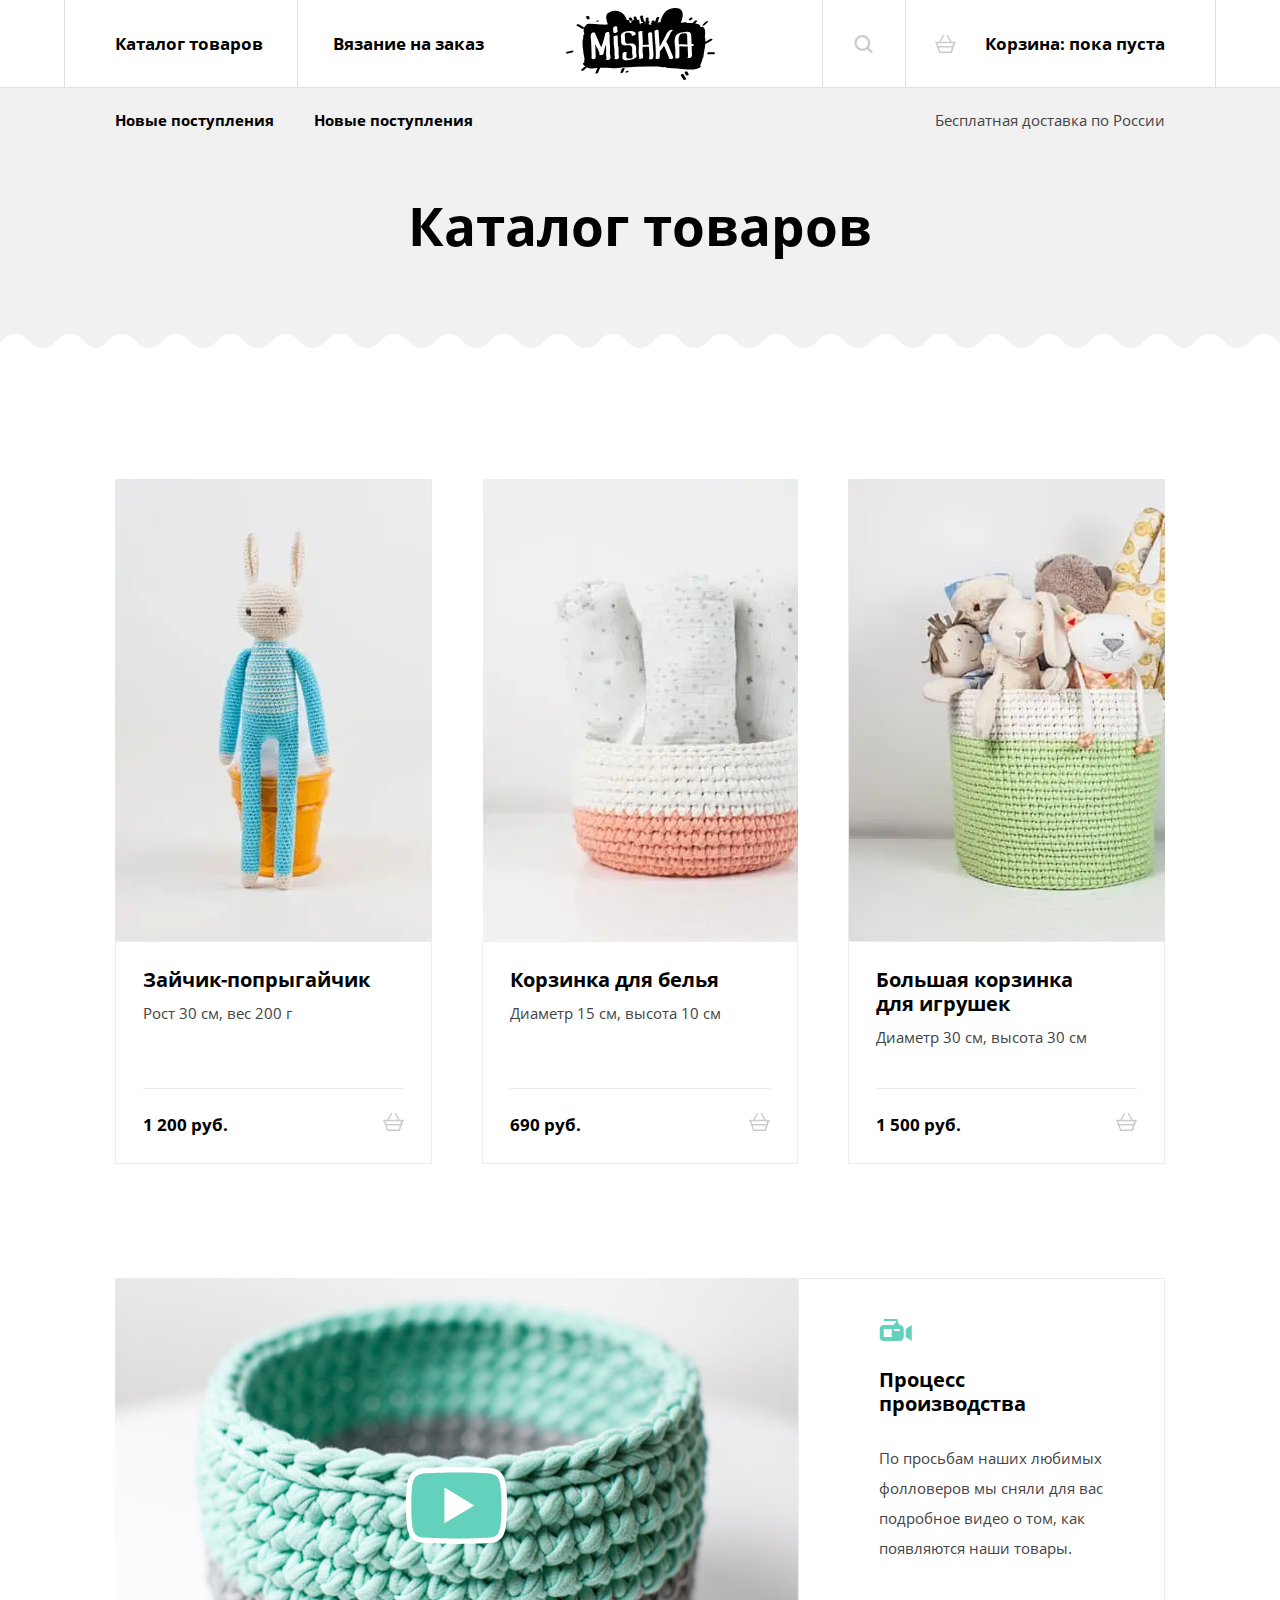
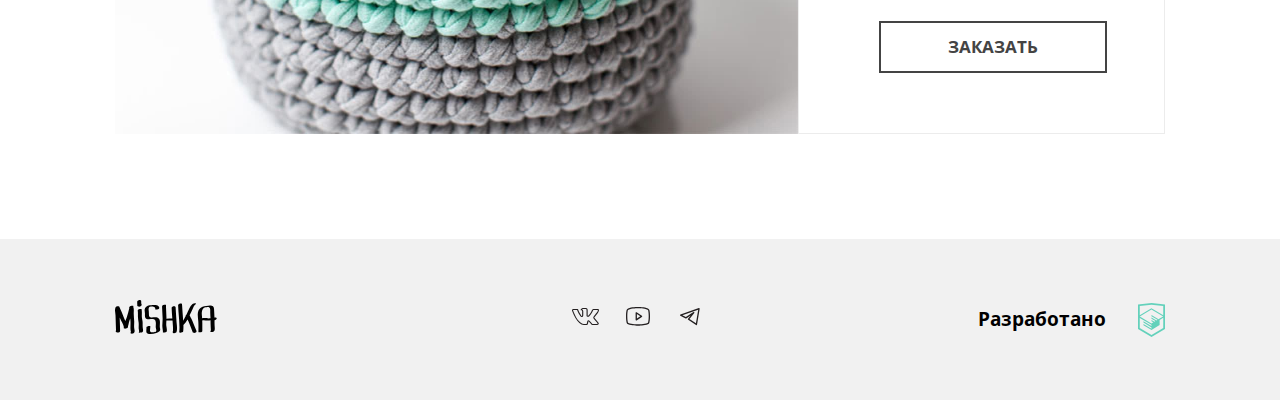
==== commit 710b8e7b: "Updates" ====
--- a/calalog.html
+++ b/calalog.html
@@ -1 +1 @@
-<!DOCTYPE html><html class="page" lang="ru"><head><meta charset="utf-8"><meta name="viewport" content="width=device-width,initial-scale=1"><title>HTML Academy: Мишка</title><link rel="stylesheet" href="css/style.min.css"><link rel="icon" href="favicon.ico"><link rel="icon" href="img/favicons/icon.svg" type="image/svg+xml"><link rel="apple-touch-icon" href="img/favicons/apple.png"><link rel="manifest" href="manifest.webmanifest"><link rel="preload" href="./fonts/opensans.woff2" type="font/woff2" as="font" crossorigin="anonymous"><link rel="preload" href="./fonts/opensansbold.woff2" type="font/woff2" as="font" crossorigin="anonymous"><link rel="preload" href="./fonts/opensans.woff" type="font/woff" as="font" crossorigin="anonymous"><link rel="preload" href="./fonts/opensansbold.woff" type="font/woff" as="font" crossorigin="anonymous"><meta name="keywords" content="HTML Academy, Мишка, Mishka"><meta name="description" content="Страница каталога"></head><body class="page__body"><header class="header"><div class="page__container header__container"><a class="header__logo" href="index.html"><picture><source media="(min-width: 1150px)" srcset="img/logotype-desktop.svg"><source media="(min-width: 768px)" srcset="img/logotype-tablet.svg"><img class="header__logo-image" src="img/logotype-mobile.svg" width="86" height="35" alt="Магазин «Мишка»."></picture></a><nav class="main-nav main-nav--no-js"><button class="main-nav__toggle main-nav__toggle--closed" type="button"><span class="visually-hidden">Открыть или закрыть навигационное меню</span></button><div class="main-nav__wrapper"><ul class="main-nav__list site-list"><li class="site-list__item"><a href="calalog.html">Каталог товаров</a></li><li class="site-list__item"><a href="form.html">Вязание на заказ</a></li></ul><ul class="main-nav__list user-list"><li class="user-list__item"><a class="user-list__login" href="#"><svg aria-hidden="true" focusable="false" width="18" height="18" viewBox="0 0 18 18" fill="none" xmlns="http://www.w3.org/2000/svg"><path d="m17.693 16.057-3.477-3.477c1.023-1.33 1.534-2.966 1.534-4.705C15.75 3.477 12.273 0 7.875 0S0 3.477 0 7.875s3.477 7.875 7.875 7.875c1.739 0 3.375-.614 4.704-1.534l3.478 3.477c.204.205.409.307.818.307.614 0 1.125-.511 1.125-1.125 0-.204-.102-.511-.307-.818ZM2.25 7.875c0-3.068 2.557-5.625 5.625-5.625S13.5 4.807 13.5 7.875 10.943 13.5 7.875 13.5 2.25 10.943 2.25 7.875Z"/></svg> <span>Поиск по сайту</span></a></li><li class="user-list__item"><a class="user-list__basket" href="#"><svg aria-hidden="true" focusable="false" width="21" height="18" viewBox="0 0 21 18" fill="none" xmlns="http://www.w3.org/2000/svg"><path d="M20.188 6.857h-3.55L13.188.381C12.985 0 12.58-.095 12.174.095s-.507.572-.304.953l3.145 5.81H5.783l3.145-5.81c.202-.381 0-.762-.305-.953-.406-.19-.811 0-1.014.286l-3.45 6.476H.812c-.406 0-.812.286-.812.762 0 .381.304.762.812.762h.202l.914 2.857c-.203.095-.305.286-.305.572 0 .38.305.666.71.666L4.058 18h12.884l1.725-5.524c.405 0 .71-.286.71-.667 0-.19-.102-.476-.304-.57l.912-2.858h.203c.406 0 .812-.286.812-.762 0-.476-.406-.762-.812-.762Zm-4.565 9.62H5.073L3.854 12.38h13.087l-1.319 4.095Zm1.623-5.525H3.348l-.812-2.666h15.522l-.812 2.666Z"/></svg> <span>Корзина: пока пуста</span></a></li></ul></div></nav></div></header><main class="main"><h1 class="visually-hidden">Каталог «Мишка»</h1><section class="introduction"><div class="page__container introduction__container"><div class="introduction__header"><ul class="introduction__site-list"><li class="introduction__site-item"><a href="#">Новые поступления</a></li><li class="introduction__site-item"><a href="#">Распродажа</a></li></ul><p class="introduction__paragraph">Бесплатная доставка по России</p></div><h2 class="introduction__title">Каталог товаров</h2></div></section><section class="catalog"><div class="page__container catalog__container"><h2 class="visually-hidden">Список товаров</h2><ul class="catalog__list"><li class="catalog__card"><a class="catalog__card-link" href="#"><picture class="catalog__card-image-wrapper"><source type="image/webp" media="(min-width: 1150px)" srcset="img/products/product-1-desktop@1x.webp, img/products/product-1-desktop@2x.webp 2x"><source type="image/webp" media="(min-width: 768px)" srcset="img/products/product-1-tablet@1x.webp, img/products/product-1-tablet@2x.webp 2x"><source type="image/webp" srcset="img/products/product-1-mobile@1x.webp, img/products/product-1-mobile@2x.webp 2x"><source media="(min-width: 1150px)" srcset="img/products/product-1-desktop@1x.jpg, img/products/product-1-desktop@2x.jpg 2x"><source media="(min-width: 768px)" srcset="img/products/product-1-tablet@1x.jpg, img/products/product-1-tablet@2x.jpg 2x"><img class="catalog__card-image" src="img/products/product-1-mobile@1x.jpg" srcset="img/products/product-1-mobile@2x.jpg 2x" alt="Фото продукта."></picture><div class="catalog__card-content-wrapper"><h3 class="catalog__card-title">Зайчик-попрыгайчик</h3><p class="catalog__card-characteristics">Рост 30&nbsp;см, вес 200&nbsp;г</p><div class="catalog__card-price-wrapper"><b class="catalog__card-price">1&nbsp;200&nbsp;руб.</b> <button class="catalog__card-button" type="button" id="modal-size-button"><span class="visually-hidden">Добавить в корзину</span> <svg aria-hidden="true" focusable="false" width="21" height="18"><use href="img/sprite.svg#basket"></use></svg></button></div></div></a></li><li class="catalog__card"><a class="catalog__card-link" href="#"><picture class="catalog__card-image-wrapper"><source type="image/webp" media="(min-width: 1150px)" srcset="img/products/product-2-desktop@1x.webp, img/products/product-2-desktop@2x.webp 2x"><source type="image/webp" media="(min-width: 768px)" srcset="img/products/product-2-tablet@1x.webp, img/products/product-2-tablet@2x.webp 2x"><source type="image/webp" srcset="img/products/product-2-mobile@1x.webp, img/products/product-2-mobile@2x.webp 2x"><source media="(min-width: 1150px)" srcset="img/products/product-2-desktop@1x.jpg, img/products/product-2-desktop@2x.jpg 2x"><source media="(min-width: 768px)" srcset="img/products/product-2-tablet@1x.jpg, img/products/product-2-tablet@2x.jpg 2x"><img class="catalog__card-image" src="img/products/product-2-mobile@1x.jpg" srcset="img/products/product-2-mobile@2x.jpg 2x" alt="Фото продукта."></picture><div class="catalog__card-content-wrapper"><h3 class="catalog__card-title">Корзинка для&nbsp;белья</h3><p class="catalog__card-characteristics">Диаметр 15&nbsp;см, высота 10&nbsp;см</p><div class="catalog__card-price-wrapper"><b class="catalog__card-price">690&nbsp;руб.</b> <button class="catalog__card-button" type="button" id="modal-size-button"><span class="visually-hidden">Добавить в корзину</span> <svg aria-hidden="true" focusable="false" width="21" height="18"><use href="img/sprite.svg#basket"></use></svg></button></div></div></a></li><li class="catalog__card"><a class="catalog__card-link" href="#"><picture class="catalog__card-image-wrapper"><source type="image/webp" media="(min-width: 1150px)" srcset="img/products/product-3-desktop@1x.webp, img/products/product-3-desktop@2x.webp 2x"><source type="image/webp" media="(min-width: 768px)" srcset="img/products/product-3-tablet@1x.webp, img/products/product-3-tablet@2x.webp 2x"><source type="image/webp" srcset="img/products/product-3-mobile@1x.webp, img/products/product-3-mobile@2x.webp 2x"><source media="(min-width: 1150px)" srcset="img/products/product-3-desktop@1x.jpg, img/products/product-3-desktop@2x.jpg 2x"><source media="(min-width: 768px)" srcset="img/products/product-3-tablet@1x.jpg, img/products/product-3-tablet@2x.jpg 2x"><img class="catalog__card-image" src="img/products/product-3-mobile@1x.jpg" srcset="img/products/product-3-mobile@2x.jpg 2x" alt="Фото продукта."></picture><div class="catalog__card-content-wrapper"><h3 class="catalog__card-title">Большая корзинка для&nbsp;игрушек</h3><p class="catalog__card-characteristics">Диаметр 30&nbsp;см, высота 30&nbsp;см</p><div class="catalog__card-price-wrapper"><b class="catalog__card-price">1&nbsp;500&nbsp;руб.</b> <button class="catalog__card-button" type="button" id="modal-size-button"><span class="visually-hidden">Добавить в корзину</span> <svg aria-hidden="true" focusable="false" width="21" height="18"><use href="img/sprite.svg#basket"></use></svg></button></div></div></a></li></ul></div></section><section class="manufacturing"><div class="page__container manufacturing__container"><div class="manufacturing__item"><h2 class="manufacturing__title manufacturing__title--mobile">Процесс производства</h2><div class="manufacturing__video video"><video class="video__container" poster="img/video-img@2x.jpg"></video><button class="video__button" type="button"><span class="visually-hidden">Воспроизвести</span></button></div><div class="manufacturing__info-wrapper"><span class="manufacturing__title manufacturing__title--tablet">Процесс производства</span><p class="manufacturing__paragraph">По просьбам наших любимых фолловеров мы сняли для вас подробное видео о&nbsp;том, как появляются наши товары.</p><button class="manufacturing__button button" type="button">Заказать</button></div></div></div></section></main><footer class="footer"><div class="page__container footer__container"><a class="footer__logo" href="index.html"><svg class="footer__logo-img" width="102" height="34" role="img" aria-label="Mishka."><use href="img/sprite.svg#footer-logo"></use></svg></a><div class="footer__social social"><ul class="social__list"><li class="social__item"><a class="social__link social__link--vkontakte" href="https://vk.com/htmlacademy"><span class="visually-hidden">Вконтакте</span> <svg aria-hidden="true" focusable="false" width="27" height="17"><use href="img/sprite.svg#vkontakte"></use></svg></a></li><li class="social__item"><a class="social__link social__link--youtube" href="https://www.youtube.com/user/htmlacademyru"><span class="visually-hidden">Ютуб</span> <svg aria-hidden="true" focusable="false" width="24" height="19"><use href="img/sprite.svg#youtube"></use></svg></a></li><li class="social__item"><a class="social__link social__link--telegram" href="https://t.me/htmlacademy"><span class="visually-hidden">Телеграм</span> <svg aria-hidden="true" focusable="false" width="20" height="18"><use href="img/sprite.svg#telegram"></use></svg></a></li></ul></div><div class="footer__copyright copyright"><a class="copyright__link" href="https://htmlacademy.ru/intensive/adaptive"><span>Разработано</span> <span class="visually-hidden">в</span> <svg class="copyright__link-icon" width="27" height="34"><use href="img/sprite.svg#htmlacademy"></use></svg></a></div></div></footer><div class="modal modal--close"><div class="modal__container"><h2 class="modal__title">Добавить в корзину</h2><form class="modal__form" action="https://echo.htmlacademy.ru/" method="post"><fieldset class="modal__form-group"><legend class="modal__form-label">Выберите размер:</legend><ul class="modal__size-list size-list"><li class="size-list__item"><label class="size-list__control"><input class="visually-hidden size-list__control-input" type="radio" name="size" value="S" checked="checked"> <span class="size-list__control-mark">s</span></label></li><li class="size-list__item"><label class="size-list__control"><input class="visually-hidden size-list__control-input" type="radio" name="size" value="M"> <span class="size-list__control-mark">m</span></label></li><li class="size-list__item"><label class="size-list__control"><input class="visually-hidden size-list__control-input" type="radio" name="size" value="L"> <span class="size-list__control-mark">l</span></label></li></ul></fieldset><button class="modal__form-button button button--add" type="submit">Добавить</button></form></div></div><script src="js/scripts.min.js"></script></body></html>+<!DOCTYPE html><html class="page" lang="ru"><head><meta charset="utf-8"><meta name="viewport" content="width=device-width,initial-scale=1"><title>HTML Academy: Мишка</title><link rel="stylesheet" href="css/style.min.css"><link rel="icon" href="favicon.ico"><link rel="icon" href="img/favicons/icon.svg" type="image/svg+xml"><link rel="apple-touch-icon" href="img/favicons/apple.png"><link rel="manifest" href="manifest.webmanifest"><link rel="preload" href="./fonts/opensans.woff2" type="font/woff2" as="font" crossorigin="anonymous"><link rel="preload" href="./fonts/opensansbold.woff2" type="font/woff2" as="font" crossorigin="anonymous"><link rel="preload" href="./fonts/opensans.woff" type="font/woff" as="font" crossorigin="anonymous"><link rel="preload" href="./fonts/opensansbold.woff" type="font/woff" as="font" crossorigin="anonymous"><meta name="keywords" content="HTML Academy, Мишка, Mishka"><meta name="description" content="Страница каталога"></head><body class="page__body"><header class="header"><div class="page__container header__container"><a class="header__logo" href="index.html"><picture><source media="(min-width: 1150px)" srcset="img/logotype-desktop.svg"><source media="(min-width: 768px)" srcset="img/logotype-tablet.svg"><img class="header__logo-image" src="img/logotype-mobile.svg" width="86" height="35" alt="Магазин «Мишка»."></picture></a><nav class="main-nav main-nav--no-js"><button class="main-nav__toggle main-nav__toggle--closed" type="button"><span class="visually-hidden">Открыть или закрыть навигационное меню</span></button><div class="main-nav__wrapper"><ul class="main-nav__list site-list"><li class="site-list__item"><a href="calalog.html">Каталог товаров</a></li><li class="site-list__item"><a href="form.html">Вязание на заказ</a></li></ul><ul class="main-nav__list user-list"><li class="user-list__item"><a class="user-list__login" href="#"><svg aria-hidden="true" focusable="false" width="18" height="18" viewBox="0 0 18 18" fill="none" xmlns="http://www.w3.org/2000/svg"><path d="m17.693 16.057-3.477-3.477c1.023-1.33 1.534-2.966 1.534-4.705C15.75 3.477 12.273 0 7.875 0S0 3.477 0 7.875s3.477 7.875 7.875 7.875c1.739 0 3.375-.614 4.704-1.534l3.478 3.477c.204.205.409.307.818.307.614 0 1.125-.511 1.125-1.125 0-.204-.102-.511-.307-.818ZM2.25 7.875c0-3.068 2.557-5.625 5.625-5.625S13.5 4.807 13.5 7.875 10.943 13.5 7.875 13.5 2.25 10.943 2.25 7.875Z"/></svg> <span>Поиск по сайту</span></a></li><li class="user-list__item"><a class="user-list__basket" href="#"><svg aria-hidden="true" focusable="false" width="21" height="18" viewBox="0 0 21 18" fill="none" xmlns="http://www.w3.org/2000/svg"><path d="M20.188 6.857h-3.55L13.188.381C12.985 0 12.58-.095 12.174.095s-.507.572-.304.953l3.145 5.81H5.783l3.145-5.81c.202-.381 0-.762-.305-.953-.406-.19-.811 0-1.014.286l-3.45 6.476H.812c-.406 0-.812.286-.812.762 0 .381.304.762.812.762h.202l.914 2.857c-.203.095-.305.286-.305.572 0 .38.305.666.71.666L4.058 18h12.884l1.725-5.524c.405 0 .71-.286.71-.667 0-.19-.102-.476-.304-.57l.912-2.858h.203c.406 0 .812-.286.812-.762 0-.476-.406-.762-.812-.762Zm-4.565 9.62H5.073L3.854 12.38h13.087l-1.319 4.095Zm1.623-5.525H3.348l-.812-2.666h15.522l-.812 2.666Z"/></svg> <span>Корзина: пока пуста</span></a></li></ul></div></nav></div></header><main class="main"><header class="main__header hero"><div class="page__container hero__container"><nav class="hero__header"><ul class="hero__site-list"><li class="hero__site-item"><a href="#">Новые поступления</a></li><li class="hero__site-item"><a href="#">Распродажа</a></li></ul><p class="hero__paragraph">Бесплатная доставка по России</p></nav><h1 class="hero__title">Каталог товаров</h1></div></header><section class="catalog"><div class="page__container catalog__container"><h2 class="visually-hidden">Список товаров</h2><ul class="catalog__list"><li class="catalog__card"><a class="catalog__card-link" href="#"><picture class="catalog__card-image-wrapper"><source type="image/webp" media="(min-width: 1150px)" srcset="img/products/product-1-desktop@1x.webp, img/products/product-1-desktop@2x.webp 2x"><source type="image/webp" media="(min-width: 768px)" srcset="img/products/product-1-tablet@1x.webp, img/products/product-1-tablet@2x.webp 2x"><source type="image/webp" srcset="img/products/product-1-mobile@1x.webp, img/products/product-1-mobile@2x.webp 2x"><source media="(min-width: 1150px)" srcset="img/products/product-1-desktop@1x.jpg, img/products/product-1-desktop@2x.jpg 2x"><source media="(min-width: 768px)" srcset="img/products/product-1-tablet@1x.jpg, img/products/product-1-tablet@2x.jpg 2x"><img class="catalog__card-image" src="img/products/product-1-mobile@1x.jpg" srcset="img/products/product-1-mobile@2x.jpg 2x" alt="Фото продукта."></picture><div class="catalog__card-content-wrapper"><h3 class="catalog__card-title">Зайчик-попрыгайчик</h3><p class="catalog__card-characteristics">Рост 30&nbsp;см, вес 200&nbsp;г</p><div class="catalog__card-price-wrapper"><b class="catalog__card-price">1&nbsp;200&nbsp;руб.</b> <button class="catalog__card-button" type="button" id="modal-size-button"><span class="visually-hidden">Добавить в корзину</span> <svg aria-hidden="true" focusable="false" width="21" height="18"><use href="img/sprite.svg#basket"></use></svg></button></div></div></a></li><li class="catalog__card"><a class="catalog__card-link" href="#"><picture class="catalog__card-image-wrapper"><source type="image/webp" media="(min-width: 1150px)" srcset="img/products/product-2-desktop@1x.webp, img/products/product-2-desktop@2x.webp 2x"><source type="image/webp" media="(min-width: 768px)" srcset="img/products/product-2-tablet@1x.webp, img/products/product-2-tablet@2x.webp 2x"><source type="image/webp" srcset="img/products/product-2-mobile@1x.webp, img/products/product-2-mobile@2x.webp 2x"><source media="(min-width: 1150px)" srcset="img/products/product-2-desktop@1x.jpg, img/products/product-2-desktop@2x.jpg 2x"><source media="(min-width: 768px)" srcset="img/products/product-2-tablet@1x.jpg, img/products/product-2-tablet@2x.jpg 2x"><img class="catalog__card-image" src="img/products/product-2-mobile@1x.jpg" srcset="img/products/product-2-mobile@2x.jpg 2x" alt="Фото продукта."></picture><div class="catalog__card-content-wrapper"><h3 class="catalog__card-title">Корзинка для&nbsp;белья</h3><p class="catalog__card-characteristics">Диаметр 15&nbsp;см, высота 10&nbsp;см</p><div class="catalog__card-price-wrapper"><b class="catalog__card-price">690&nbsp;руб.</b> <button class="catalog__card-button" type="button" id="modal-size-button"><span class="visually-hidden">Добавить в корзину</span> <svg aria-hidden="true" focusable="false" width="21" height="18"><use href="img/sprite.svg#basket"></use></svg></button></div></div></a></li><li class="catalog__card"><a class="catalog__card-link" href="#"><picture class="catalog__card-image-wrapper"><source type="image/webp" media="(min-width: 1150px)" srcset="img/products/product-3-desktop@1x.webp, img/products/product-3-desktop@2x.webp 2x"><source type="image/webp" media="(min-width: 768px)" srcset="img/products/product-3-tablet@1x.webp, img/products/product-3-tablet@2x.webp 2x"><source type="image/webp" srcset="img/products/product-3-mobile@1x.webp, img/products/product-3-mobile@2x.webp 2x"><source media="(min-width: 1150px)" srcset="img/products/product-3-desktop@1x.jpg, img/products/product-3-desktop@2x.jpg 2x"><source media="(min-width: 768px)" srcset="img/products/product-3-tablet@1x.jpg, img/products/product-3-tablet@2x.jpg 2x"><img class="catalog__card-image" src="img/products/product-3-mobile@1x.jpg" srcset="img/products/product-3-mobile@2x.jpg 2x" alt="Фото продукта."></picture><div class="catalog__card-content-wrapper"><h3 class="catalog__card-title">Большая корзинка для&nbsp;игрушек</h3><p class="catalog__card-characteristics">Диаметр 30&nbsp;см, высота 30&nbsp;см</p><div class="catalog__card-price-wrapper"><b class="catalog__card-price">1&nbsp;500&nbsp;руб.</b> <button class="catalog__card-button" type="button" id="modal-size-button"><span class="visually-hidden">Добавить в корзину</span> <svg aria-hidden="true" focusable="false" width="21" height="18"><use href="img/sprite.svg#basket"></use></svg></button></div></div></a></li></ul></div></section><section class="manufacturing"><div class="page__container manufacturing__container"><div class="manufacturing__item"><h2 class="manufacturing__title manufacturing__title--mobile">Процесс производства</h2><div class="manufacturing__video video"><video class="video__container" poster="img/video-img@2x.jpg"></video><button class="video__button" type="button"><span class="visually-hidden">Воспроизвести</span></button></div><div class="manufacturing__info-wrapper"><span class="manufacturing__title manufacturing__title--tablet">Процесс производства</span><p class="manufacturing__paragraph">По просьбам наших любимых фолловеров мы сняли для вас подробное видео о&nbsp;том, как появляются наши товары.</p><button class="manufacturing__button button" type="button">Заказать</button></div></div></div></section></main><footer class="footer"><div class="page__container footer__container"><a class="footer__logo" href="index.html"><svg class="footer__logo-img" width="102" height="34" role="img" aria-label="Mishka."><use href="img/sprite.svg#footer-logo"></use></svg></a><div class="footer__social social"><ul class="social__list"><li class="social__item"><a class="social__link social__link--vkontakte" href="https://vk.com/htmlacademy"><span class="visually-hidden">Вконтакте</span> <svg aria-hidden="true" focusable="false" width="27" height="17"><use href="img/sprite.svg#vkontakte"></use></svg></a></li><li class="social__item"><a class="social__link social__link--youtube" href="https://www.youtube.com/user/htmlacademyru"><span class="visually-hidden">Ютуб</span> <svg aria-hidden="true" focusable="false" width="24" height="19"><use href="img/sprite.svg#youtube"></use></svg></a></li><li class="social__item"><a class="social__link social__link--telegram" href="https://t.me/htmlacademy"><span class="visually-hidden">Телеграм</span> <svg aria-hidden="true" focusable="false" width="20" height="18"><use href="img/sprite.svg#telegram"></use></svg></a></li></ul></div><div class="footer__copyright copyright"><a class="copyright__link" href="https://htmlacademy.ru/intensive/adaptive"><span>Разработано</span> <span class="visually-hidden">в</span> <svg class="copyright__link-icon" width="27" height="34"><use href="img/sprite.svg#htmlacademy"></use></svg></a></div></div></footer><div class="modal modal--close"><div class="modal__container"><h2 class="modal__title">Добавить в корзину</h2><form class="modal__form" action="https://echo.htmlacademy.ru/" method="post"><fieldset class="modal__form-group"><legend class="modal__form-label">Выберите размер:</legend><ul class="modal__size-list size-list"><li class="size-list__item"><label class="size-list__control"><input class="visually-hidden size-list__control-input" type="radio" name="size" value="S" checked="checked"> <span class="size-list__control-mark">s</span></label></li><li class="size-list__item"><label class="size-list__control"><input class="visually-hidden size-list__control-input" type="radio" name="size" value="M"> <span class="size-list__control-mark">m</span></label></li><li class="size-list__item"><label class="size-list__control"><input class="visually-hidden size-list__control-input" type="radio" name="size" value="L"> <span class="size-list__control-mark">l</span></label></li></ul></fieldset><button class="modal__form-button button button--add" type="submit">Добавить</button></form></div></div><script src="js/scripts.min.js"></script></body></html>--- a/css/style.min.css
+++ b/css/style.min.css
@@ -1,2 +1,2 @@
-@charset "UTF-8";@keyframes menu-open{0%{transform:scaleY(0);visibility:visible}to{transform:scaleY(1);visibility:visible}}@keyframes menu-close{0%{transform:scaleY(1);visibility:visible}99%{transform:scaleY(0);visibility:visible}to{transform:scaleY(0);visibility:hidden}}@font-face{font-family:"Open Sans";font-style:normal;font-weight:400;src:url(../fonts/opensans.woff2)format("woff2"),url(../fonts/opensans.woff)format("woff");font-display:swap}@font-face{font-family:"Open Sans";font-style:normal;font-weight:700;src:url(../fonts/opensansbold.woff2)format("woff2"),url(../fonts/opensansbold.woff)format("woff");font-display:swap}*,::after,::before{box-sizing:inherit}html{box-sizing:border-box}.visually-hidden{position:absolute;width:1px;height:1px;margin:-1px;padding:0;border:0;white-space:nowrap;clip:rect(0 0 0 0);overflow:hidden}img{max-width:100%}.button{margin:0}button.button{font-family:inherit;cursor:pointer}a.button,button.button{display:inline-flex;align-items:center;justify-content:center;background-color:transparent;color:#444;border-radius:0;border:2px solid #444;box-shadow:none;text-align:center;font-weight:700;text-transform:uppercase;text-decoration:none;transition:140ms all ease-in-out;padding:14px;font-size:17px;line-height:20px}a.button:hover,button.button:hover{background-color:#444;color:#fff}a.button:active,button.button:active{background-color:#444;color:rgba(255,255,255,.3)}a.button:disabled,button.button:disabled{background-color:#666;cursor:default;pointer-events:none;-webkit-user-select:none;user-select:none}a.button--center,button.button--center{width:100%;align-self:center}a.button--add,button.button--add{border:0;padding:16px;background-color:#63d1bb;color:#fff}a.button--add:hover,button.button--add:hover{background-color:#46c1ae}a.button--add:active,button.button--add:active{background-color:#46c1ae;color:rgba(255,255,255,.3)}a.button:not([href]){background-color:#666;cursor:default;pointer-events:none;-webkit-user-select:none;user-select:none}.input{display:flex;align-items:center;font:inherit;text-transform:uppercase;font-size:16px;line-height:20px;color:#444;background:#fff;border:1px solid #f7f7f7;border-radius:0;margin:0;width:100%;cursor:text;outline:0;box-shadow:none;transition:140ms all ease-in-out}@media (max-width:767px){.input{font-size:16px;line-height:18px;min-height:45px;padding:9.5px 40px 9.5px 14px}}@media (min-width:768px){.input{font-size:20px;line-height:30px;min-height:52px;padding:10px 50px 10px 18px}}.input::placeholder{color:rgba(68,68,68,.6)}.input+svg{color:#000}.input:hover{border-color:#cdcdcd}.input:focus{border:2px solid #444}@media (max-width:767px){.input:focus{padding:8.5px 39px 8.5px 13px}}@media (min-width:768px){.input:focus{padding:9px 49px 9px 17px}}.input:focus+svg{color:#63d1bb}.input--invalid,.input--invalid:hover,.input:focus:invalid{border:2px solid #ff8282}@media (max-width:767px){.input--invalid,.input--invalid:hover,.input:focus:invalid{padding:8.5px 39px 8.5px 13px}}@media (min-width:768px){.input--invalid,.input--invalid:hover,.input:focus:invalid{padding:9px 49px 9px 17px}}.input--invalid+svg,.input--invalid:hover+svg,.input:focus:invalid+svg{color:#ff8282}.input:disabled,.input:read-only{opacity:.6;cursor:default}.input--num::-webkit-inner-spin-button,.input--num::-webkit-outer-spin-button{-webkit-appearance:none;appearance:none}.input--textarea{resize:none}@media (max-width:767px){.input--textarea{min-height:152px;padding:9px 14px}}@media (min-width:768px){.input--textarea{min-height:174px;padding:9px 18px}}.input--textarea:focus{padding:8px 13px}@media (min-width:768px){.input--textarea:focus{padding:8px 17px}}.input::-webkit-contacts-auto-fill-button{visibility:hidden;position:absolute;pointer-events:none;right:0}.modal{position:fixed;z-index:10;top:0;left:0;display:flex;width:100%;height:100%;background-color:rgba(255,255,255,.9)}.modal--close{display:none}.modal__container{position:relative;margin:auto;background-color:#fff;border:1px solid #c6c6c6;box-shadow:0 5px 10px rgba(0,0,0,.25)}@media (max-width:767px){.modal__container{width:100%;padding:28px 30px 46px}}@media (min-width:768px){.modal__container{padding:38px 108px 46px;width:566px}}.modal__title{font-weight:700;font-size:25px;line-height:30px;text-align:center;text-transform:uppercase;margin-bottom:14px}@media (min-width:768px){.modal__title{font-size:30px;line-height:57px;margin:0-15px 11px}}.modal__form{display:flex;flex-direction:column;gap:31px}.modal__form-group{border:0;margin:0;padding:0}.modal__form-label{padding:0;text-align:center;color:#444;margin-bottom:21px}@media (min-width:768px){.modal__form-label{margin-bottom:19px}}.size-list{list-style:none;margin:0;padding:0;display:flex;gap:7px}.size-list__item{flex-grow:1}.size-list__control-mark{padding:16px;display:flex;align-items:center;justify-content:center;background-color:transparent;color:#444;text-transform:uppercase;width:100%;border:2px solid rgba(68,68,68,.1);font-weight:700;font-size:17px;line-height:16px}.size-list__control-mark:hover{border-color:rgba(68,68,68,.3)}.size-list__control-mark:active{border-color:#63d1ba}.size-list__control-input:checked~.size-list__control-mark{border-color:#63d1ba}.size-list__control-input:disabled~.size-list__control-mark{opacity:.6;cursor:default;pointer-events:none}.video{position:relative}.video__container{display:block;width:100%;height:100%;object-fit:cover}.video__button{position:absolute;top:0;right:0;bottom:0;left:0;margin:auto;width:101px;height:77px;border:0;cursor:pointer;transition:140ms all ease-in-out;background-color:transparent;background-image:url(../img/play.svg);background-size:contain;background-repeat:no-repeat}.video__button:hover{transform:scale(1.2)}.video__button:active{transform:scale(.8);opacity:.3}.page__body{font-family:"Open Sans","Trebuchet MS",sans-serif;padding:0;margin:0;height:100%;display:flex;justify-content:space-between;flex-direction:column;min-height:100vh;-webkit-font-smoothing:antialiased;-moz-font-smoothing:antialiased;background-color:#fff;color:#000}.page__container{margin:0 auto}@media (max-width:767px){.page__container{padding:0 30px}}@media (min-width:768px){.page__container{padding:0 50px}}@media (min-width:1150px){.page__container{padding:0;max-width:1050px}}.header{background-color:#fff}@media (min-width:768px){.header{box-shadow:inset 0-1px 0 0#e0e0e0}}@media (max-width:767px){.header__container{position:relative;z-index:1;border-bottom:1px solid #ececec;min-height:80px}}@media (min-width:768px){.header__container{display:flex;justify-content:space-between;box-shadow:inset 0-1px 0 0#e0e0e0,-1px 0 0 0#e0e0e0;padding-right:0}}@media (min-width:1150px){.header__container{display:block;padding-left:0;position:relative;max-width:1150px}}.header__logo{background-color:transparent;cursor:pointer;display:block;width:-moz-fit-content;width:fit-content;height:-moz-fit-content;height:fit-content;transition:140ms all ease-in-out}@media (max-width:767px){.header__logo{padding:22px 0;margin:0 auto}}@media (min-width:768px){.header__logo{flex-shrink:0;align-self:center}}@media (min-width:1150px){.header__logo{position:absolute;top:0;right:0;bottom:0;left:0;margin:auto}}.header__logo:hover{opacity:.6}.header__logo:active{opacity:.3}.header__logo-image{display:block}@media (max-width:767px){.header__logo-image{width:86px;height:35px}}@media (min-width:768px){.header__logo-image{width:114px;height:46px}}@media (min-width:1150px){.header__logo-image{width:149px;height:72px}}.main-nav__toggle,.site-list__item a{display:block;color:#000;transition:140ms all ease-in-out}.main-nav__toggle{cursor:pointer;font:inherit;background-color:transparent;border:0;margin:0;right:0;top:0;padding:0;aspect-ratio:1/1;height:100%;position:absolute;z-index:2}.main-nav__toggle:hover{opacity:.6}.main-nav__toggle:active{opacity:.3}.main-nav__toggle--closed::before{content:"";position:absolute;top:50%;left:50%;transform:translate(-50%);width:20px;height:2px;background-color:#231f20;box-shadow:0 6px 0 0#000,0-6px 0 0#000}.main-nav__toggle--opened::after,.main-nav__toggle--opened::before{top:0;right:0;bottom:0;left:0;margin:auto;content:"";position:absolute;width:25px;height:2px;background-color:#000;box-shadow:none}.main-nav__toggle--opened::after{transform:rotate(45deg)}.main-nav__toggle--opened::before{transform:rotate(-45deg)}@media (min-width:768px){.main-nav__toggle{display:none}}@media (max-width:767px){.main-nav__wrapper{width:100%;position:absolute;top:100%;right:0;animation-duration:.2s;animation-timing-function:ease-in-out;animation-fill-mode:forwards;transform-origin:0 0;visibility:hidden;transform:scaleY(0)}.main-nav__wrapper--opened{animation-name:menu-open}.main-nav__wrapper--closed{animation-name:menu-close}}@media (min-width:768px){.main-nav__wrapper{position:static}}@media (min-width:1150px){.main-nav__wrapper{display:grid;grid-template-columns:3fr 1fr 3fr;grid-auto-flow:dense}.main-nav__wrapper::before{content:" ";display:block;grid-column:2/3}}.main-nav__list{display:flex}@media (max-width:767px){.main-nav__list{flex-direction:column}.main-nav__list+.main-nav__list{margin-top:-1px}}@media (min-width:768px){.main-nav__list{flex-wrap:wrap;justify-content:flex-end}}@media (max-width:767px){.main-nav--no-js .main-nav__toggle{visibility:hidden}.main-nav--no-js .main-nav__wrapper{visibility:visible;transform:scaleY(1);position:static;margin-left:-30px;width:calc(100% + 60px)}}.site-list{list-style:none;margin:0;padding:0}@media (min-width:768px){.site-list{display:none}}@media (min-width:1150px){.site-list{display:grid;grid-template-columns:auto auto;justify-content:start}}.site-list__item{display:block;position:relative}@media (max-width:767px){.site-list__item:first-child a{border-top:1px solid #ececec}}@media (min-width:768px){.site-list__item:nth-of-type(2n+1) a{padding-left:50px}}.site-list__item a{text-decoration:none;font-weight:700}@media (max-width:767px){.site-list__item a{background-color:#fff;border-bottom:1px solid #ececec;padding:27px 27px 27px 75px;font-size:17px;line-height:24px}}@media (min-width:768px){.site-list__item a{background-color:transparent;padding:32px 35px;font-size:17px;line-height:24px;min-height:88px;box-shadow:-1px -1px 0 0#e0e0e0,inset 0-1px 0 0#e0e0e0}}.site-list__item a:hover{color:rgba(0,0,0,.6)}.site-list__item a:active{color:rgba(0,0,0,.3)}.user-list{list-style:none;margin:0;padding:0}.user-list__item,.user-list__item a{display:block;position:relative}@media (max-width:767px){.user-list__item:first-child a{border-top:1px solid #ececec}}@media (min-width:768px){.user-list__item--active a::before{position:absolute;right:17.5px;left:17.5px;bottom:2px;height:2px;background-color:#63d1bb;content:""}}.user-list__item a{text-decoration:none;font-weight:700;color:#000;fill:rgba(0,0,0,.2);transition:140ms all ease-in-out}@media (max-width:767px){.user-list__item a{background-color:#fff;border-bottom:1px solid #ececec;padding:27px 27px 27px 75px;font-size:17px;line-height:24px}}@media (min-width:768px){.user-list__item a{background-color:transparent;padding:32px 50px 32px 30px;font-size:17px;line-height:24px;min-height:88px;box-shadow:1px -1px 0 0#e0e0e0,inset 0-1px 0 0#e0e0e0,inset 1px 0 0 0#e0e0e0}}.user-list__item a:hover{color:rgba(0,0,0,.6);fill:#63d1bb}.user-list__item a:active{color:rgba(0,0,0,.3);fill:rgba(99,209,187,.3)}.user-list__item svg{fill:inherit;width:21px;height:18px}@media (max-width:767px){.user-list__item svg{position:absolute;left:30px}}@media (min-width:768px){.user-list__item svg,.user-list__login svg{position:absolute;left:30px;top:0;bottom:0;margin:auto 0}.user-list__item svg+span{margin-left:50px}.user-list__login{min-width:83px}.user-list__login span{position:absolute;opacity:0}.user-list__login svg{right:0;left:0;margin:auto}}.main{flex-grow:1}.introduction{position:relative;background-color:#f1f1f1}@media (min-width:768px){.introduction{padding-bottom:24px}}@media (min-width:1150px){.introduction{padding-bottom:34px}}@media (min-width:768px){.introduction::after{content:"";position:absolute;bottom:0;right:0;left:0;height:24px;background-image:url(../img/zigzag-white.svg);background-repeat:repeat-x;background-position:bottom center;background-size:auto 100%}}@media (min-width:1150px){.introduction::after{height:34px}}.introduction--index{background-color:#f7f7f7;background-image:url(../img/introduction-background@1x.jpg);background-repeat:no-repeat;background-size:auto 100%;background-position:center;padding-bottom:0}@media (-webkit-min-device-pixel-ratio:2),(min-resolution:2dppx){.introduction--index{background-image:url(../img/introduction-background@2x.jpg)}}@media (max-width:767px){.introduction--index{background-size:auto 373px;background-position:center -18px}.introduction--index .introduction__title{margin-top:73px;margin-bottom:120px}}@media (min-width:768px){.introduction--index .introduction__title{margin-top:90px;margin-bottom:372px}}@media (min-width:1150px){.introduction--index .introduction__title{margin-top:95px;margin-bottom:355px}}.introduction--index::after{transform:translateY(50%)}.introduction__container{display:flex;flex-direction:column}@media (max-width:767px){.introduction__header{display:none}}@media (min-width:768px){.introduction__header{display:flex;justify-content:space-between}}.introduction__site-list{list-style:none;padding:0;display:flex;flex-wrap:wrap;margin:0 0 0-20px}.introduction__site-item a{display:block;padding:20px;font-weight:700;font-size:15px;line-height:24px;text-decoration:none;color:#000}.introduction__site-item a:hover{opacity:.6}.introduction__site-item a:active{opacity:.3}.introduction__paragraph{font-size:15px;line-height:24px;color:#444;text-align:right;flex-shrink:0;margin:20px 0 0}.introduction__title{font:inherit;margin:0;text-align:center;font-weight:700}@media (max-width:767px){.introduction__title{font-size:27px;line-height:30px}}@media (min-width:768px){.introduction__title{font-size:43px;line-height:50px}}@media (min-width:1150px){.introduction__title{font-size:53px;line-height:57px}}@media (max-width:767px){.introduction__title{margin-top:73px;margin-bottom:73px}}@media (min-width:768px){.introduction__title{margin-top:40px;margin-bottom:65px}}@media (min-width:1150px){.introduction__title{margin-top:45px;margin-bottom:80px}}@media (max-width:767px){.introduction__list{margin:0-30px}}.products-type-list{list-style:none;padding:0;display:grid}@media (min-width:768px){.products-type-list{margin:0;grid-template-columns:repeat(2,1fr)}}.products-type-list__title,.week-product__characteristics dd{margin:0}.products-type-list__item a{background-color:#63d1bb}.products-type-list__item:nth-of-type(2n+2) a{background-color:#56c3b2}.products-type-list__link{display:block;color:#fff;font:inherit;font-weight:700;text-decoration:none;position:relative;transition:140ms all ease-in-out}.products-type-list__link::after{content:"";width:60px;height:62px;position:absolute;top:22px;right:27px;background-size:contain;background-position:top center;background-repeat:no-repeat;opacity:.5;transition:140ms all ease-in-out}.products-type-list__link--interior::after{background-image:url(../img/interior.svg)}.products-type-list__link--toys::after{background-image:url(../img/toys.svg)}@media (max-width:767px){.products-type-list__link{font-size:19px;line-height:24px;padding:25px 160px 30px 30px}}@media (min-width:768px){.products-type-list__link{font-size:20px;line-height:30px;padding:25px 160px 35px 35px}}.products-type-list__link::before{content:"";position:absolute;right:0;left:0;bottom:0;height:5px;background-color:inherit;transition:140ms all ease-in-out}.products-type-list__link:hover{transform:translateY(-5px)}.products-type-list__link:hover::before{transform:translateY(5px)}.products-type-list__link:hover::after{opacity:.7}.products-type-list__link:active::after{opacity:.3}.week_product__container{position:relative}.week_product__container::after{content:"";position:absolute;bottom:0;height:23px;background-image:url(../img/zigzag-gray.svg);background-size:contain;background-repeat:no-repeat;background-position:bottom center}@media (max-width:767px){.week_product__container::after{width:calc(100% + 30px);left:-30px}}@media (min-width:768px){.week_product__container::after{width:calc(100% + 50px);left:-50px}}@media (min-width:1150px){.week_product__container::after{width:100%;right:0;left:0}}@media (max-width:767px){.week_product__container{display:flex;flex-direction:column;padding-top:31px;padding-bottom:42px}}@media (min-width:768px){.week_product__container{display:grid;grid-template-columns:auto 50%;grid-auto-flow:dense;column-gap:42px;padding-top:40px;padding-bottom:70px}}@media (min-width:1150px){.week_product__container{grid-template-columns:auto 60%;padding-left:175px;column-gap:58px;padding-top:55px;padding-bottom:95px}}.week-product__title{font:inherit;margin:0;font-weight:700;position:relative}@media (max-width:767px){.week-product__title{font-size:25px;line-height:30px}}@media (min-width:768px){.week-product__title{font-size:43px;line-height:50px}}@media (min-width:1150px){.week-product__title{font-size:53px;line-height:57px}}@media (max-width:767px){.week-product__title{display:flex;flex-direction:column-reverse;margin-bottom:17px}}@media (min-width:768px){.week-product__title{grid-column:1/-1;grid-row:1/2;margin-bottom:37px}}@media (min-width:1150px){.week-product__title{margin-top:60px;margin-bottom:35px}}.week-product__title::before{content:"Товар недели";display:block;font-weight:700;font-size:17px;line-height:20px;text-transform:uppercase;color:#63d1bb}@media (max-width:767px){.week-product__title::before{margin-top:4px}}@media (min-width:768px){.week-product__title::before{text-align:center;line-height:17px;position:absolute;width:100px;right:0;top:10px}}@media (min-width:1150px){.week-product__title::before{right:calc(100% + 45px)}}.week_product__paragraph{font:inherit;margin:0;color:#444}@media (max-width:767px){.week_product__paragraph{font-size:15px;line-height:24px}}@media (min-width:768px){.week_product__paragraph{font-size:17px;line-height:30px}}@media (max-width:767px){.week_product__paragraph{margin-bottom:20px}}@media (min-width:768px){.week_product__paragraph{margin-bottom:45px}}@media (min-width:1150px){.week_product__paragraph{margin-bottom:55px}}.week-product__characteristics{margin:0;color:#444;display:flex;flex-direction:column;font-size:15px;line-height:20px}@media (max-width:767px){.week-product__characteristics{margin-bottom:28px}}@media (min-width:768px){.week-product__characteristics{margin-bottom:55px}}@media (min-width:1150px){.week-product__characteristics{margin-bottom:110px}}.week-product__characteristics div{display:grid;grid-template-columns:80px auto;column-gap:20px;padding:8px 0 12px;border-bottom:1px solid #ececec}.week-product__image{display:block;width:100%;height:auto}@media (min-width:768px){.week_product__container picture{grid-column:2/-1;grid-row:2/6;align-self:end}}@media (min-width:1150px){.week_product__container picture{grid-column:2/-1;grid-row:1/6;align-self:start}}.week-product__price{font-weight:700;font-size:17px;line-height:24px;text-align:center;color:#444;margin-top:25px;margin-bottom:10px}@media (min-width:768px){.week-product__price{margin-top:0;margin-bottom:30px}}.week-product__button{margin-top:15px}@media (min-width:768px){.week-product__button{margin:0;align-self:end}}@media (max-width:767px){.about-us__container{padding-top:30px;padding-bottom:30px}}@media (min-width:768px){.about-us__container{padding-top:60px;padding-bottom:83px}}@media (min-width:1150px){.about-us__container{padding-top:68px;padding-bottom:84px;padding-left:175px}}.about-us__title{font:inherit;margin:0;font-weight:700}@media (max-width:767px){.about-us__title{font-size:25px;line-height:30px}}@media (min-width:768px){.about-us__title{font-size:43px;line-height:50px}}@media (min-width:1150px){.about-us__title{font-size:53px;line-height:57px}}@media (max-width:767px){.about-us__title{margin-bottom:28px}}@media (min-width:768px){.about-us__title{margin-bottom:41px}}@media (min-width:1150px){.about-us__title{margin-bottom:40px}}.about-us__list{list-style:none;margin:0;padding:0;display:grid}@media (max-width:767px){.about-us__list{gap:24px}}@media (min-width:768px){.about-us__list{grid-template-columns:auto 50%;grid-template-rows:repeat(3,1fr);grid-auto-flow:column;row-gap:55px;column-gap:5px}}@media (min-width:1150px){.about-us__list{grid-template-columns:auto 60%;row-gap:54px}}.about-us__item{display:flex;flex-direction:column}@media (max-width:767px){.about-us__item{gap:21px}}@media (min-width:768px){.about-us__item{gap:18px}}.about-us__item::before{content:"";display:block;width:55px;height:38px;background-size:initial;background-position:center;background-repeat:no-repeat}.about-us__item--material::before{background-image:url(../img/about-material.svg);background-position:center left 8px}.about-us__item--price::before{background-image:url(../img/about-price.svg)}.about-us__item--like::before{background-image:url(../img/about-like.svg);background-position:center left 6px}.about-us__item--work::before{background-image:url(../img/about-work.svg);background-position:center left 3px}.about-us__item--support::before{background-image:url(../img/about-support.svg);margin-left:-6px}.about-us__item--present::before{background-image:url(../img/about-present.svg);background-position:center left 3px}.about-us__item-title{font:inherit;margin:0;font-weight:700}@media (max-width:767px){.about-us__item-title{font-size:17px;line-height:20px}}@media (min-width:768px){.about-us__item-title{font-size:20px;line-height:22px}.reviews{background-image:url(../img/reviews-background@1x.jpg);background-repeat:no-repeat;background-position:0 0;background-size:350px auto}}@media (-webkit-min-device-pixel-ratio:2) and (min-width:768px),(min-resolution:2dppx) and (min-width:768px){.reviews{background-image:url(../img/reviews-background@2x.jpg)}}@media (min-width:1150px){.reviews{background-image:none}}.reviews__container{position:relative}.reviews__container::after{content:"";position:absolute;bottom:0;height:23px;background-image:url(../img/zigzag-gray.svg);background-size:contain;background-repeat:no-repeat;background-position:bottom center}@media (max-width:767px){.reviews__container::after{width:calc(100% + 30px);left:-30px}}@media (min-width:768px){.reviews__container::after{width:calc(100% + 50px);left:-50px}}@media (min-width:1150px){.reviews__container::after{width:100%;right:0;left:0}}@media (max-width:767px){.reviews__container{padding-top:30px;padding-bottom:48px;display:flex;flex-direction:column}}@media (min-width:768px){.reviews__container{padding-top:82px;padding-bottom:129px}}@media (min-width:1150px){.reviews__container{padding-top:84px;padding-bottom:190px;padding-left:175px}}.reviews__title{font:inherit;margin:0;font-weight:700}@media (max-width:767px){.reviews__title{font-size:25px;line-height:30px}}@media (min-width:768px){.reviews__title{font-size:43px;line-height:50px}}@media (min-width:1150px){.reviews__title{font-size:53px;line-height:57px}}@media (max-width:767px){.reviews__title{margin-bottom:14px}}@media (min-width:768px){.reviews__title{margin-bottom:38px}}@media (min-width:1150px){.reviews__title{margin-bottom:35px}}.reviews__text{font:inherit;margin:0;color:#444;text-shadow:#fff 1px 1px,#fff 1px -1px,#fff -1px 1px,#fff -1px -1px}@media (max-width:767px){.reviews__text{font-size:15px;line-height:24px}}@media (min-width:768px){.reviews__text{font-size:17px;line-height:30px}}@media (max-width:767px){.reviews__text{margin-bottom:33px}}@media (min-width:768px){.reviews__text{margin-bottom:61px}}@media (min-width:1150px){.reviews__text{margin-bottom:44px}}.reviews__item{margin:0}.reviews__author-info{display:flex;flex-direction:column}.reviews__author-mail,.reviews__author-name{font-weight:700;font-size:17px;line-height:24px;font-style:normal}.reviews__author-mail{font-weight:400;line-height:30px;color:#444}@media (min-width:768px){.reviews__write{position:absolute;width:175px;top:80px;right:50px}}@media (min-width:1150px){.reviews__write{top:84px;right:0}}.slider__list{position:relative}.slider__controls{display:flex;height:52px}@media (max-width:767px){.slider__controls{margin-top:30px;margin-bottom:38px;border:1px solid #ececec}.slider__controls::before{content:" ";width:1px;order:2;flex-shrink:0;align-self:stretch;background-color:#ececec}}@media (min-width:768px){.slider__controls{position:absolute;bottom:0;right:0;width:175px}}.slider__button{margin:0;padding:0;border:0;background-color:transparent;box-shadow:none;cursor:pointer;flex-grow:1;transition:140ms all ease-in-out;background-image:url(../img/huge-arrow-left.svg);background-size:initial;background-position:48%center;background-repeat:no-repeat}.slider__button--prev{order:1}.slider__button--next{transform:rotate(180deg);order:3}.slider__button:hover{opacity:.6}.slider__button:active{opacity:.3}@media (min-width:768px){.slider__button{background-position:center}}.program{overflow-x:hidden}@media (max-width:767px){.program__container{padding-top:27px;padding-bottom:32px}}@media (min-width:768px){.program__container{padding-top:30px;padding-bottom:72px}}@media (min-width:1150px){.program__container{padding-top:40px;padding-bottom:82px}}.program__title{font:inherit;margin:0;font-weight:700}@media (max-width:767px){.program__title{font-size:25px;line-height:30px}}@media (min-width:768px){.program__title{font-size:43px;line-height:50px}}@media (min-width:1150px){.program__title{font-size:53px;line-height:57px}}@media (max-width:767px){.program__title{line-height:36px;margin-bottom:37px}}@media (min-width:768px){.program__title{margin-bottom:54px;margin-left:39px}}@media (min-width:1150px){.program__title{margin-bottom:56px;margin-left:0}}.program__paragraph{text-transform:uppercase}@media (max-width:767px){.program__paragraph{font-size:14px;line-height:18px;margin-bottom:39px;max-width:226px}}@media (min-width:768px){.program__paragraph{font-size:20px;line-height:30px;margin-bottom:66px;max-width:323px;margin-left:40px}}@media (min-width:1150px){.program__paragraph{margin-left:0}.form{display:grid;grid-template-columns:repeat(2,1fr);column-gap:80px;row-gap:69px;align-items:start}}.form__group{border:0;margin:0;padding:0;position:relative}@media (min-width:768px){.form__group{padding:0 40px}}@media (min-width:1150px){.form__group{padding:0}}.form__group--specifications{margin-bottom:23px;display:grid;gap:14px}@media (min-width:768px){.form__group--specifications{gap:20px;margin-bottom:72px;padding-right:37px}}@media (min-width:1150px){.form__group--specifications{margin:0;padding:0}}.form__group--program{margin-bottom:26px}@media (max-width:767px){.form__group--program{padding-top:24px;padding-bottom:20px}.form__group--program::before{content:""}.form__group--program::after,.form__group--program::before{width:100vw;height:1px;position:absolute;left:-20px;background-color:#e0e0e0}.form__group--program::before{top:0}.form__group--program::after{content:"";bottom:0}}@media (min-width:768px){.form__group--program{margin-bottom:75px;padding-right:37px}}@media (min-width:1150px){.form__group--program{margin:0;align-self:center;padding:0}}.form__group--owner-contacts{margin-bottom:24px;display:grid;gap:14px}@media (min-width:768px){.form__group--owner-contacts{gap:20px;margin-bottom:65px;padding-right:36px}}@media (min-width:1150px){.form__group--owner-contacts{grid-column:1/-1;display:grid;grid-template-columns:repeat(2,1fr);column-gap:80px;margin:0;padding:0}}.form__group--owner-comment{margin-bottom:23px}@media (min-width:768px){.form__group--owner-comment{margin-bottom:65px;padding-right:37px}}@media (min-width:1150px){.form__group--owner-comment{grid-column:1/-1;margin:-2px 0 0;padding:0}}.form__group--additionally{margin-bottom:34px}@media (min-width:768px){.form__group--additionally{margin-bottom:54px}}@media (min-width:1150px){.form__group--additionally{grid-column:1/-1;margin:-2px 0 0}}.form__group--submit{display:grid;gap:21px}@media (min-width:768px){.form__group--submit{grid-template-columns:repeat(2,1fr);column-gap:60px;row-gap:32px}}@media (min-width:1150px){.form__group--submit{grid-column:1/-1;column-gap:80px;margin-top:-8px}}.form__title{font:inherit;font-weight:400;margin:0;background-color:#fff;padding:0 23px 0 0;display:block;width:-moz-fit-content;width:fit-content;grid-column:1/-1}.form__title::after{content:"";height:2px;width:100%;position:absolute;background-color:#63d1bb;z-index:-1;top:16px}@media (min-width:768px){.form__title::after{width:100vw;top:22px;left:50%;transform:translateX(-50%)}}@media (max-width:767px){.form__title{font-size:24px;line-height:26px}}@media (min-width:768px){.form__title{font-size:36px;line-height:36px;padding:0 40px}}@media (min-width:1150px){.form__title{margin-left:-40px}}@media (max-width:767px){.form__title{max-width:72%}.form__title--owner-contacts{margin-bottom:21px;padding-right:10px}.form__title--owner-comment{margin-bottom:37px}.form__title--additionally{margin-bottom:34px}}@media (min-width:768px){.form__title{margin-bottom:76px;margin-left:-40px}.form__title--owner-contacts{margin-bottom:56px}.form__title--additionally{margin-bottom:57px}}.form__group-wrapper{display:grid;grid-template-columns:auto 1fr;align-items:center}@media (max-width:767px){.form__group-wrapper{gap:12px}.form__group-wrapper--name{gap:13px}.form__group-wrapper--weight{gap:16px}.form__group-wrapper--age{gap:15px}}@media (min-width:768px){.form__group-wrapper{gap:18px}.form__group-wrapper--weight{gap:20px}.form__group-wrapper--email{gap:22px}.form__group-wrapper--telephone{gap:15px}}@media (min-width:1150px){.form__group-wrapper{gap:14px}.form__group-wrapper--name{gap:17px}.form__group-wrapper--weight{gap:20px}.form__group-wrapper--age{gap:18px}.form__group-wrapper--email{gap:22px}.form__group-wrapper--telephone{gap:15px}}.form__input-with-icon{position:relative}.form__input-with-icon svg{position:absolute;top:50%;transform:translateY(-50%);width:20px}@media (max-width:767px){.form__input-with-icon svg{right:14px}}@media (min-width:768px){.form__input-with-icon svg{right:16px}}.form__label{color:#444;text-transform:uppercase;max-width:200px}@media (max-width:767px){.form__label{font-size:16px;line-height:18px}}@media (min-width:768px){.form__label{font-size:20px;line-height:30px}}.form__group-list{list-style:none;padding:0;margin:0;display:grid}@media (max-width:767px){.form__group-list{row-gap:12px}}@media (min-width:768px){.form__group-list--program{row-gap:13px;padding:24px 27px;border:1px solid #e0e0e0}.form__group-list--additionally{grid-template-columns:repeat(2,1fr);column-gap:60px;row-gap:32px}}@media (min-width:1150px){.form__group-list--additionally{display:grid;grid-template-columns:repeat(4,1fr);column-gap:80px}}.form__group-item{display:block;line-height:100%}.form__control{position:relative;cursor:pointer;display:block}@media (max-width:767px){.form__control{padding:6px 0 6px 46px}}@media (min-width:768px){.form__control{padding:5px 0 5px 60px}}.form__control-label{cursor:pointer;color:#231f20;text-transform:uppercase}@media (max-width:767px){.form__control-label{font-size:16px;line-height:18px}}@media (min-width:768px){.form__control-label{font-size:20px;line-height:30px}}.form__control-mark{position:absolute;left:0;top:50%;transform:translateY(-50%);aspect-ratio:1/1;width:30px;border:1px solid #cdcdcd}.form__control-mark--radio{border-radius:50%}@media (min-width:768px){.form__control-mark{width:40px}}.form__control-mark--checkbox::before{position:absolute;top:0;right:0;bottom:0;left:0;margin:auto;width:18px;height:14px;background-color:transparent;background-image:url(../img/v.svg);background-repeat:no-repeat;background-size:contain;content:"";display:none}@media (min-width:768px){.form__control-mark--checkbox::before{width:24px;height:19px}}.form__control-mark--radio::before{position:absolute;top:0;right:0;bottom:0;left:0;margin:auto;aspect-ratio:1/1;width:13.5px;background-color:#63d1bb;border-radius:50%;content:"";display:none}@media (min-width:768px){.form__control-mark--radio::before{width:18px}}.form__control-input:checked+.form__control-mark::before{display:block}.form__control-input:hover+.form__control-mark{border-color:#c6c6c6}.form__control-input:disabled~span{opacity:.3}.form__control-input:disabled~.form__control-mark{border-color:#c6c6c6}.form__paragraph{font-family:"Arial",sans-serif;margin:0}@media (max-width:767px){.form__paragraph{font-size:14px;line-height:16px;text-align:center}}@media (min-width:768px){.form__paragraph{font-size:16px;align-self:center}}.form__button{margin:0}@media (max-width:767px){.form__button.button{font-size:16px;line-height:20px;min-height:40px}}@media (min-width:768px){.form__button.button{margin:0 1px;min-height:52px}}@media (max-width:767px){.catalog{margin:30px 0}}@media (min-width:768px){.catalog{padding-top:67px;padding-bottom:53px}}@media (min-width:1150px){.catalog{padding-top:111px;padding-bottom:57px}}.catalog__list{margin:0;padding:0;list-style:none;display:grid;gap:30px}@media (min-width:768px){.catalog__list{column-gap:50px;row-gap:55px}}@media (min-width:1150px){.catalog__list{grid-template-columns:repeat(3,1fr)}}.catalog__card-link{display:grid;cursor:pointer;text-decoration:none;color:#000}@media (max-width:767px){.catalog__card-link{grid-template-rows:195px auto}}@media (min-width:768px){.catalog__card-link{grid-template-columns:1fr 1fr}}@media (min-width:1150px){.catalog__card-link{grid-template-columns:auto;grid-template-rows:462px auto;height:100%}}.catalog__card-link:hover .catalog__card-content-wrapper{box-shadow:0 6px 10px rgba(0,0,0,.1)}.catalog__card-link:active .catalog__card-content-wrapper{box-shadow:0 3px 5px rgba(0,0,0,.1)}.catalog__card-image-wrapper{display:block;background-color:#eaeaea}@media (min-width:768px){.catalog__card-image-wrapper{aspect-ratio:1/1}}@media (min-width:1150px){.catalog__card-image-wrapper{aspect-ratio:auto}}.catalog__card-image{display:block;height:100%;width:100%;object-fit:contain}.catalog__card-content-wrapper{display:flex;flex-direction:column;padding:26px 27px;border:1px solid #ececec;transition:140ms all ease-in-out}@media (min-width:768px){.catalog__card-content-wrapper{padding:26px 34px}}@media (min-width:1150px){.catalog__card-content-wrapper{padding:26px 27px}}.catalog__card-title{font:inherit;font-weight:700;margin:0 0 6px}@media (max-width:767px){.catalog__card-title{font-size:17px;line-height:24px}}@media (min-width:768px){.catalog__card-title{font-size:20px;line-height:24px}}.catalog__card-characteristics{color:#444;font-size:13px;line-height:30px;margin:0 0 17px}@media (min-width:768px){.catalog__card-characteristics{font-size:15px;margin-bottom:36px}}.catalog__card-price-wrapper{margin-top:auto;border-top:1px solid #ececec;display:flex;justify-content:space-between;align-items:baseline;padding-top:2px}@media (min-width:768px){.catalog__card-price-wrapper{padding-top:3px}}@media (min-width:1150px){.catalog__card-price-wrapper{padding-top:4px}}.catalog__card-price{font-size:15px;line-height:24px}@media (min-width:768px){.catalog__card-price{font-size:17px;line-height:24px}}.catalog__card-button{display:block;background-color:transparent;border:0;cursor:pointer;transition:140ms all ease-in-out;padding:20px;margin-right:-20px;margin-bottom:-20px;color:rgba(0,0,0,.2)}.catalog__card-button:hover{color:#63d1bb}.catalog__card-button:active{color:rgba(99,209,187,.3)}.catalog__card-button svg{width:21px;height:18px}.manufacturing{margin-top:30px;margin-bottom:58px}@media (min-width:768px){.manufacturing{margin-top:53px;margin-bottom:64px}}@media (min-width:1150px){.manufacturing{margin-top:57px;margin-bottom:105px}}.manufacturing__container{position:relative}@media (max-width:767px){.manufacturing__item{box-shadow:inset 0 0 0 1px #ececec}}@media (min-width:1150px){.manufacturing__item{display:grid;grid-template-columns:repeat(3,1fr);gap:50px;grid-row:455px}}.manufacturing__item:hover .manufacturing__info-wrapper{box-shadow:0 6px 10px rgba(0,0,0,.1)}.manufacturing__item:active .manufacturing__info-wrapper{box-shadow:0 3px 5px rgba(0,0,0,.1)}@media (max-width:767px){.manufacturing__video{aspect-ratio:26/15}}@media (min-width:1150px){.manufacturing__video{grid-column:span 2}}.manufacturing__info-wrapper{display:flex;flex-direction:column;transition:140ms all ease-in-out}@media (max-width:767px){.manufacturing__info-wrapper{padding:35px 34px 33px}}@media (min-width:768px){.manufacturing__info-wrapper{padding:40px 41px 45px;border:1px solid #ececec}}@media (min-width:1150px){.manufacturing__info-wrapper{padding:40px 57px 60px 80px;margin-left:-50px}}.manufacturing__title{font:inherit;margin:0;font-weight:700;display:flex;align-items:center;order:-1}@media (max-width:767px){.manufacturing__title{font-size:17px;line-height:24px}}@media (min-width:768px){.manufacturing__title{font-size:20px;line-height:24px}}.manufacturing__title::before{content:"";width:33px;height:22px;background-image:url(../img/camera.svg);background-repeat:no-repeat;background-size:contain;flex-shrink:0}@media (max-width:767px){.manufacturing__title{gap:25px;margin-bottom:26px;max-width:150px;min-height:48px}}@media (min-width:768px){.manufacturing__title{gap:33px;align-items:baseline;margin-bottom:25px}}@media (min-width:1150px){.manufacturing__title{flex-direction:column;align-items:flex-start;gap:27px;margin-bottom:27px}}@media (max-width:767px){.manufacturing__title--tablet{display:none}}.manufacturing__title--mobile{padding:21px 34px 0}@media (min-width:768px){.manufacturing__title--mobile{display:none}}.manufacturing__paragraph{margin:0;color:#444}@media (max-width:767px){.manufacturing__paragraph{font-size:13px;line-height:24px;margin-bottom:40px}}@media (min-width:768px){.manufacturing__paragraph{font-size:15px;line-height:30px;margin-bottom:40px}}.manufacturing__button{margin-top:auto}.contacts{display:grid}@media (max-width:767px){.contacts{gap:30px}}@media (min-width:768px){.contacts{grid-template-columns:auto 50%;gap:30px}}@media (min-width:1150px){.contacts{grid-template-columns:1fr}}.contacts__wrapper{display:grid;gap:5px;color:#444}@media (max-width:767px){.contacts__wrapper{font-size:14px;line-height:30px;grid-template-columns:85px auto}}@media (min-width:768px){.contacts__wrapper{font-size:17px;line-height:30px;grid-template-columns:75px auto}}.contacts__contact{display:grid;gap:5px;font:inherit}.contacts__contact--href{color:#444;text-underline-offset:10px;-webkit-text-decoration-color:#63d1bb;text-decoration-color:#63d1bb}.contacts__contact--href:hover{color:#46c1ae;-webkit-text-decoration-color:#46c1ae;text-decoration-color:#46c1ae}.contacts__contact--href:active{color:#46c1ae;-webkit-text-decoration-color:rgba(70,193,174,.1);text-decoration-color:rgba(70,193,174,.1)}@media (max-width:767px){.location__container{padding-top:38px;padding-bottom:39px;display:flex;flex-direction:column}}@media (min-width:768px){.location__container{padding-top:68px;padding-bottom:57px;display:flex;flex-direction:column}}@media (min-width:1150px){.location__container{padding-top:67px;padding-bottom:105px;display:grid;grid-template-columns:auto 60%;grid-auto-flow:dense;padding-left:175px}}.location__title{font:inherit;font-weight:700;margin:0 0 28px}@media (max-width:767px){.location__title{font-size:25px;line-height:30px}}@media (min-width:768px){.location__title{font-size:43px;line-height:50px}}@media (min-width:1150px){.location__title{font-size:53px;line-height:57px}}@media (min-width:768px){.location__title{position:relative;margin-bottom:50px}.location__title::after{content:"";position:absolute;display:block;width:47px;height:81px;background-image:url(../img/flag.svg);background-size:contain;background-repeat:no-repeat;top:50%;transform:translateY(-50%);right:0}}@media (min-width:1150px){.location__title{margin-top:78px;margin-bottom:35px}.location__title::after{right:calc(100% + 65px)}}@media (max-width:767px){.location__contacts{margin-bottom:62px}}@media (min-width:768px){.location__contacts{margin-bottom:50px}}@media (min-width:1150px){.location__contacts{margin-bottom:85px}}@media (max-width:767px){.location__map{margin-left:-30px;margin-right:-30px;margin-bottom:41px}}@media (min-width:768px){.location__map{margin-left:-50px;margin-right:-50px;margin-bottom:55px}}@media (min-width:1150px){.location__map{margin:0;grid-column:2/-1;grid-row:1/5}}@media (min-width:768px){.location__write{width:230px;align-self:center}}@media (min-width:1150px){.location__write{width:230px;align-self:end;justify-self:start}}.map{position:relative}@media (max-width:767px){.map{height:454px}}@media (min-width:768px){.map{height:457px}}@media (min-width:1150px){.map{height:100%}}.map__image{width:100%;height:100%;object-fit:cover;position:absolute;top:0;left:0;right:0;bottom:0;z-index:1}.map__interactive{width:100%;height:100%;padding:0;margin:0;position:relative;border:0;z-index:2}.footer{background-color:#f1f1f1}.footer__container{display:flex}@media (max-width:767px){.footer__container{padding-top:15px;padding-bottom:22px;flex-direction:column}}@media (min-width:768px){.footer__container{padding-top:57px;padding-bottom:57px;display:grid;grid-template-columns:repeat(3,1fr);align-items:center}}@media (max-width:767px){.footer__logo{display:none}}.footer__logo svg{color:#000}.copyright__link:hover .copyright__link-icon,.footer__logo:hover svg{color:#46c1ae}.copyright__link:active .copyright__link-icon,.footer__logo:active svg{color:rgba(70,193,174,.3)}@media (max-width:767px){.footer__social{padding-top:12px;padding-bottom:30px;border-bottom:1px solid #e0e0e0}}@media (min-width:768px){.footer__social{padding-top:10px;padding-bottom:10px;margin-right:8px}}@media (min-width:1150px){.footer__social{margin-right:5px;margin-bottom:5px}}@media (max-width:767px){.footer__copyright{padding-top:22px;align-self:center}}@media (min-width:768px){.footer__copyright{justify-self:end}}@media (min-width:1150px){.footer__copyright{margin-top:2px}}.social__list{list-style:none;padding:0;margin:0;display:flex;flex-wrap:wrap;justify-content:center;gap:24px}.copyright__link,.social__link{transition:140ms all ease-in-out}.social__link{width:28px;height:22px;position:relative;display:block;background-color:transparent;color:#666}.social__link:hover{color:#63d1bb}.social__link:active{color:rgba(99,209,187,.3)}.social__link svg{position:absolute;top:0;right:0;bottom:0;left:0;margin:auto}.copyright__link{font:inherit;color:#000;text-decoration:none;font-weight:700;font-size:19px;line-height:18px}.copyright__link-icon{vertical-align:middle;color:#63d1bb;margin-left:27px}
+@charset "UTF-8";@keyframes menu-open{0%{transform:scaleY(0);visibility:visible}to{transform:scaleY(1);visibility:visible}}@keyframes menu-close{0%{transform:scaleY(1);visibility:visible}99%{transform:scaleY(0);visibility:visible}to{transform:scaleY(0);visibility:hidden}}@font-face{font-family:"Open Sans";font-style:normal;font-weight:400;src:url(../fonts/opensans.woff2)format("woff2"),url(../fonts/opensans.woff)format("woff");font-display:swap}@font-face{font-family:"Open Sans";font-style:normal;font-weight:700;src:url(../fonts/opensansbold.woff2)format("woff2"),url(../fonts/opensansbold.woff)format("woff");font-display:swap}*,::after,::before{box-sizing:inherit}html{box-sizing:border-box}.visually-hidden{position:absolute;width:1px;height:1px;margin:-1px;padding:0;border:0;white-space:nowrap;clip:rect(0 0 0 0);overflow:hidden}img{max-width:100%}.button{margin:0}button.button{font-family:inherit;cursor:pointer}a.button,button.button{display:inline-flex;align-items:center;justify-content:center;background-color:transparent;color:#444;border-radius:0;border:2px solid #444;box-shadow:none;text-align:center;font-weight:700;text-transform:uppercase;text-decoration:none;transition:140ms all ease-in-out;padding:14px;font-size:17px;line-height:20px}a.button:hover,button.button:hover{background-color:#444;color:#fff}a.button:active,button.button:active{background-color:#444;color:rgba(255,255,255,.3)}a.button:disabled,button.button:disabled{opacity:.3;cursor:default;pointer-events:none;-webkit-user-select:none;user-select:none}a.button--center,button.button--center{width:100%;align-self:center}a.button--add,button.button--add{border:0;padding:16px;background-color:#63d1bb;color:#fff}a.button--add:hover,button.button--add:hover{background-color:#46c1ae}a.button--add:active,button.button--add:active{background-color:#46c1ae;color:rgba(255,255,255,.3)}a.button:not([href]){opacity:.3;cursor:default;pointer-events:none;-webkit-user-select:none;user-select:none}.input{display:flex;align-items:center;font:inherit;color:#444;background:0 0;border:0;border-bottom:2px solid #000;border-radius:0;margin:0;width:100%;cursor:text;outline:0;box-shadow:none;transition:140ms all ease-in-out}@media (max-width:767px){.input{font-size:17px;line-height:18px;min-height:52px;padding:17px 30px 15px 0}}@media (min-width:768px){.input{font-size:19px;line-height:18px;min-height:52px;padding:16px 60px 16px 18px}}.input::placeholder{color:rgba(0,0,0,.3)}.input+svg{color:rgba(0,0,0,.2)}.input:hover{border-color:#63d1ba}.input:hover+svg{color:#63d1ba}.input:focus{border-color:#63d1ba}.input:focus+svg{color:#63d1ba}.input--invalid,.input--invalid:hover,.input:focus:invalid{border-color:red}.input--invalid+svg,.input--invalid:hover+svg,.input:focus:invalid+svg{color:red}.control__input:disabled~span,.input:disabled{opacity:.3;cursor:default;pointer-events:none;-webkit-user-select:none;user-select:none}.input:read-only{cursor:default;pointer-events:none;-webkit-user-select:none;user-select:none}.input--num::-webkit-inner-spin-button,.input--num::-webkit-outer-spin-button{-webkit-appearance:none;appearance:none}.input--textarea{resize:none;border:2px solid #444;min-height:142px;padding:15px;color:#000}.input::-webkit-contacts-auto-fill-button{visibility:hidden;position:absolute;pointer-events:none;right:0}.control{position:relative;cursor:pointer;display:block}@media (max-width:767px){.control{padding:10px 0 10px 61px}}@media (min-width:768px){.control{padding:17px 0 17px 82px}}.control__label{cursor:pointer;color:#000;font-weight:700}@media (max-width:767px){.control__label{font-size:17px;line-height:18px}}@media (min-width:768px){.control__label{font-size:19px;line-height:18px}}.control__mark{position:absolute;left:0;top:50%;transform:translateY(-50%);aspect-ratio:1/1;width:38px;border:2px solid #444}.control__mark--radio{border-radius:50%}@media (min-width:768px){.control__mark{width:52px}}.control__mark--checkbox::before{position:absolute;top:0;right:0;bottom:0;left:0;margin:auto;width:27px;height:16px;background-color:transparent;background-image:url(../img/v.svg);background-repeat:no-repeat;background-size:contain;content:"";display:none}@media (min-width:768px){.control__mark--checkbox::before{width:33px;height:22px}}.control__mark--radio::before{position:absolute;top:0;right:0;bottom:0;left:0;margin:auto;aspect-ratio:1/1;width:16px;background-color:#63d1ba;border-radius:50%;content:"";display:none}@media (min-width:768px){.control__mark--radio::before{width:20px}}.control__input:checked+.control__mark::before{display:block}.control__input:hover+.control__mark{border-color:#63d1ba}.control__input:active+.control__mark,.size-list__control-mark:hover{border-color:rgba(68,68,68,.3)}.modal{position:fixed;z-index:10;top:0;left:0;display:flex;width:100%;height:100%;background-color:rgba(255,255,255,.9)}.modal--close{display:none}.modal__container{position:relative;margin:auto;background-color:#fff;border:1px solid #c6c6c6;box-shadow:0 5px 10px rgba(0,0,0,.25)}@media (max-width:767px){.modal__container{width:100%;padding:28px 30px 46px}}@media (min-width:768px){.modal__container{padding:38px 108px 46px;width:566px}}.modal__title{font-weight:700;font-size:25px;line-height:30px;text-align:center;text-transform:uppercase;margin-bottom:14px}@media (min-width:768px){.modal__title{font-size:30px;line-height:57px;margin:0-15px 11px}}.modal__form{display:flex;flex-direction:column;gap:31px}.modal__form-group{border:0;margin:0;padding:0}.modal__form-label{padding:0;text-align:center;color:#444;margin-bottom:21px}@media (min-width:768px){.modal__form-label{margin-bottom:19px}}.size-list{list-style:none;margin:0;padding:0;display:flex;gap:7px}.size-list__item{flex-grow:1}.size-list__control-mark{padding:16px;display:flex;align-items:center;justify-content:center;background-color:transparent;color:#444;text-transform:uppercase;width:100%;border:2px solid rgba(68,68,68,.1);font-weight:700;font-size:17px;line-height:16px}.size-list__control-mark:active{border-color:#63d1ba}.size-list__control-input:checked~.size-list__control-mark{border-color:#63d1ba}.size-list__control-input:disabled~.size-list__control-mark{opacity:.6;cursor:default;pointer-events:none}.video{position:relative}.video__container{display:block;width:100%;height:100%;object-fit:cover}.video__button{position:absolute;top:0;right:0;bottom:0;left:0;margin:auto;width:101px;height:77px;border:0;cursor:pointer;transition:140ms all ease-in-out;background-color:transparent;background-image:url(../img/play.svg);background-size:contain;background-repeat:no-repeat}.video__button:hover{transform:scale(1.2)}.video__button:active{transform:scale(.8);opacity:.3}.page__body{font-family:"Open Sans","Trebuchet MS",sans-serif;padding:0;margin:0;height:100%;display:flex;justify-content:space-between;flex-direction:column;min-height:100vh;-webkit-font-smoothing:antialiased;-moz-font-smoothing:antialiased;background-color:#fff;color:#000}.page__container{margin:0 auto}@media (max-width:767px){.page__container{padding:0 30px}}@media (min-width:768px){.page__container{padding:0 50px}}@media (min-width:1150px){.page__container{padding:0;max-width:1050px}}.header{background-color:#fff}@media (min-width:768px){.header{box-shadow:inset 0-1px 0 0#e0e0e0}}@media (max-width:767px){.header__container{position:relative;z-index:1;border-bottom:1px solid #ececec;min-height:80px}}@media (min-width:768px){.header__container{display:flex;justify-content:space-between;box-shadow:inset 0-1px 0 0#e0e0e0,-1px 0 0 0#e0e0e0;padding-right:0}}@media (min-width:1150px){.header__container{display:block;padding-left:0;position:relative;max-width:1150px}}.header__logo{background-color:transparent;cursor:pointer;display:block;width:-moz-fit-content;width:fit-content;height:-moz-fit-content;height:fit-content;transition:140ms all ease-in-out}@media (max-width:767px){.header__logo{padding:22px 0;margin:0 auto}}@media (min-width:768px){.header__logo{flex-shrink:0;align-self:center}}@media (min-width:1150px){.header__logo{position:absolute;top:0;right:0;bottom:0;left:0;margin:auto}}.header__logo:hover{opacity:.6}.header__logo:active{opacity:.3}.header__logo-image{display:block}@media (max-width:767px){.header__logo-image{width:86px;height:35px}}@media (min-width:768px){.header__logo-image{width:114px;height:46px}}@media (min-width:1150px){.header__logo-image{width:149px;height:72px}}.main-nav__toggle,.site-list__item a{display:block;color:#000;transition:140ms all ease-in-out}.main-nav__toggle{cursor:pointer;font:inherit;background-color:transparent;border:0;margin:0;right:0;top:0;padding:0;aspect-ratio:1/1;height:100%;position:absolute;z-index:2}.main-nav__toggle:hover{opacity:.6}.main-nav__toggle:active{opacity:.3}.main-nav__toggle--closed::before{content:"";position:absolute;top:50%;left:50%;transform:translate(-50%);width:20px;height:2px;background-color:#231f20;box-shadow:0 6px 0 0#000,0-6px 0 0#000}.main-nav__toggle--opened::after,.main-nav__toggle--opened::before{top:0;right:0;bottom:0;left:0;margin:auto;content:"";position:absolute;width:25px;height:2px;background-color:#000;box-shadow:none}.main-nav__toggle--opened::after{transform:rotate(45deg)}.main-nav__toggle--opened::before{transform:rotate(-45deg)}@media (min-width:768px){.main-nav__toggle{display:none}}@media (max-width:767px){.main-nav__wrapper{width:100%;position:absolute;top:100%;right:0;animation-duration:.2s;animation-timing-function:ease-in-out;animation-fill-mode:forwards;transform-origin:0 0;visibility:hidden;transform:scaleY(0)}.main-nav__wrapper--opened{animation-name:menu-open}.main-nav__wrapper--closed{animation-name:menu-close}}@media (min-width:768px){.main-nav__wrapper{position:static}}@media (min-width:1150px){.main-nav__wrapper{display:grid;grid-template-columns:3fr 1fr 3fr;grid-auto-flow:dense}.main-nav__wrapper::before{content:" ";display:block;grid-column:2/3}}.main-nav__list{display:flex}@media (max-width:767px){.main-nav__list{flex-direction:column}.main-nav__list+.main-nav__list{margin-top:-1px}}@media (min-width:768px){.main-nav__list{flex-wrap:wrap;justify-content:flex-end}}@media (max-width:767px){.main-nav--no-js .main-nav__toggle{visibility:hidden}.main-nav--no-js .main-nav__wrapper{visibility:visible;transform:scaleY(1);position:static;margin-left:-30px;width:calc(100% + 60px)}}.site-list{list-style:none;margin:0;padding:0}@media (min-width:768px){.site-list{display:none}}@media (min-width:1150px){.site-list{display:grid;grid-template-columns:auto auto;justify-content:start}}.site-list__item{display:block;position:relative}@media (max-width:767px){.site-list__item:first-child a{border-top:1px solid #ececec}}@media (min-width:768px){.site-list__item:nth-of-type(2n+1) a{padding-left:50px}}.site-list__item a{text-decoration:none;font-weight:700}@media (max-width:767px){.site-list__item a{background-color:#fff;border-bottom:1px solid #ececec;padding:27px 27px 27px 75px;font-size:17px;line-height:24px}}@media (min-width:768px){.site-list__item a{background-color:transparent;padding:32px 35px;font-size:17px;line-height:24px;min-height:88px;box-shadow:-1px -1px 0 0#e0e0e0,inset 0-1px 0 0#e0e0e0}}.site-list__item a:hover{color:rgba(0,0,0,.6)}.site-list__item a:active{color:rgba(0,0,0,.3)}.user-list{list-style:none;margin:0;padding:0}.user-list__item,.user-list__item a{display:block;position:relative}@media (max-width:767px){.user-list__item:first-child a{border-top:1px solid #ececec}}@media (min-width:768px){.user-list__item--active a::before{position:absolute;right:17.5px;left:17.5px;bottom:2px;height:2px;background-color:#63d1bb;content:""}}.user-list__item a{text-decoration:none;font-weight:700;color:#000;fill:rgba(0,0,0,.2);transition:140ms all ease-in-out}@media (max-width:767px){.user-list__item a{background-color:#fff;border-bottom:1px solid #ececec;padding:27px 27px 27px 75px;font-size:17px;line-height:24px}}@media (min-width:768px){.user-list__item a{background-color:transparent;padding:32px 50px 32px 30px;font-size:17px;line-height:24px;min-height:88px;box-shadow:1px -1px 0 0#e0e0e0,inset 0-1px 0 0#e0e0e0,inset 1px 0 0 0#e0e0e0}}.user-list__item a:hover{color:rgba(0,0,0,.6);fill:#63d1bb}.user-list__item a:active{color:rgba(0,0,0,.3);fill:rgba(99,209,187,.3)}.user-list__item svg{fill:inherit;width:21px;height:18px}@media (max-width:767px){.user-list__item svg{position:absolute;left:30px}}@media (min-width:768px){.user-list__item svg,.user-list__login svg{position:absolute;left:30px;top:0;bottom:0;margin:auto 0}.user-list__item svg+span{margin-left:50px}.user-list__login{min-width:83px}.user-list__login span{position:absolute;opacity:0}.user-list__login svg{right:0;left:0;margin:auto}}.main{flex-grow:1}.hero{position:relative;background-color:#f1f1f1}@media (min-width:768px){.hero{padding-bottom:24px}}@media (min-width:1150px){.hero{padding-bottom:34px}}@media (min-width:768px){.hero::after{content:"";position:absolute;bottom:0;right:0;left:0;height:24px;background-image:url(../img/zigzag-white.svg);background-repeat:repeat-x;background-position:bottom center;background-size:auto 100%}}@media (min-width:1150px){.hero::after{height:34px}}.hero--index{background-color:#f7f7f7;background-image:url(../img/hero-background@1x.jpg);background-repeat:no-repeat;background-size:auto 100%;background-position:center;padding-bottom:0}@media (-webkit-min-device-pixel-ratio:2),(min-resolution:2dppx){.hero--index{background-image:url(../img/hero-background@2x.jpg)}}@media (max-width:767px){.hero--index{background-size:auto 373px;background-position:center -18px}.hero--index .hero__title{margin-top:73px;margin-bottom:120px}}@media (min-width:768px){.hero--index .hero__title{margin-top:90px;margin-bottom:372px}}@media (min-width:1150px){.hero--index .hero__title{margin-top:95px;margin-bottom:355px}}.hero--index::after{transform:translateY(50%)}.hero__container{display:flex;flex-direction:column}@media (max-width:767px){.hero__header{display:none}}@media (min-width:768px){.hero__header{display:flex;justify-content:space-between}}.hero__site-list{list-style:none;padding:0;display:flex;flex-wrap:wrap;margin:0 0 0-20px}.hero__site-item a{display:block;padding:20px;font-weight:700;font-size:15px;line-height:24px;text-decoration:none;color:#000}.hero__site-item a:hover{opacity:.6}.hero__site-item a:active{opacity:.3}.hero__paragraph{font-size:15px;line-height:24px;color:#444;text-align:right;flex-shrink:0;margin:20px 0 0}.hero__title{font:inherit;margin:0;text-align:center;font-weight:700}@media (max-width:767px){.hero__title{font-size:27px;line-height:30px}}@media (min-width:768px){.hero__title{font-size:43px;line-height:50px}}@media (min-width:1150px){.hero__title{font-size:53px;line-height:57px}}@media (max-width:767px){.hero__title{margin-top:73px;margin-bottom:73px}}@media (min-width:768px){.hero__title{margin-top:40px;margin-bottom:65px}}@media (min-width:1150px){.hero__title{margin-top:45px;margin-bottom:80px}}@media (max-width:767px){.hero__list{margin:0-30px}}.products-type-list{list-style:none;padding:0;display:grid}@media (min-width:768px){.products-type-list{margin:0;grid-template-columns:repeat(2,1fr)}}.products-type-list__title,.week-product__characteristics dd{margin:0}.products-type-list__item a{background-color:#63d1bb}.products-type-list__item:nth-of-type(2n+2) a{background-color:#56c3b2}.products-type-list__link{display:block;color:#fff;font:inherit;font-weight:700;text-decoration:none;position:relative;transition:140ms all ease-in-out}.products-type-list__link::after{content:"";width:60px;height:62px;position:absolute;top:22px;right:27px;background-size:contain;background-position:top center;background-repeat:no-repeat;opacity:.5;transition:140ms all ease-in-out}.products-type-list__link--interior::after{background-image:url(../img/interior.svg)}.products-type-list__link--toys::after{background-image:url(../img/toys.svg)}@media (max-width:767px){.products-type-list__link{font-size:19px;line-height:24px;padding:25px 160px 30px 30px}}@media (min-width:768px){.products-type-list__link{font-size:20px;line-height:30px;padding:25px 160px 35px 35px}}.products-type-list__link::before{content:"";position:absolute;right:0;left:0;bottom:0;height:5px;background-color:inherit;transition:140ms all ease-in-out}.products-type-list__link:hover{transform:translateY(-5px)}.products-type-list__link:hover::before{transform:translateY(5px)}.products-type-list__link:hover::after{opacity:.7}.products-type-list__link:active::after{opacity:.3}.week_product__container{position:relative}.week_product__container::after{content:"";position:absolute;bottom:0;height:23px;background-image:url(../img/zigzag-gray.svg);background-size:contain;background-repeat:no-repeat;background-position:bottom center}@media (max-width:767px){.week_product__container::after{width:calc(100% + 30px);left:-30px}}@media (min-width:768px){.week_product__container::after{width:calc(100% + 50px);left:-50px}}@media (min-width:1150px){.week_product__container::after{width:100%;right:0;left:0}}@media (max-width:767px){.week_product__container{display:flex;flex-direction:column;padding-top:31px;padding-bottom:42px}}@media (min-width:768px){.week_product__container{display:grid;grid-template-columns:auto 50%;grid-auto-flow:dense;column-gap:42px;padding-top:40px;padding-bottom:70px}}@media (min-width:1150px){.week_product__container{grid-template-columns:auto 60%;padding-left:175px;column-gap:58px;padding-top:55px;padding-bottom:95px}}.week-product__title{font:inherit;margin:0;font-weight:700;position:relative}@media (max-width:767px){.week-product__title{font-size:25px;line-height:30px}}@media (min-width:768px){.week-product__title{font-size:43px;line-height:50px}}@media (min-width:1150px){.week-product__title{font-size:53px;line-height:57px}}@media (max-width:767px){.week-product__title{display:flex;flex-direction:column-reverse;margin-bottom:17px}}@media (min-width:768px){.week-product__title{grid-column:1/-1;grid-row:1/2;margin-bottom:37px}}@media (min-width:1150px){.week-product__title{margin-top:60px;margin-bottom:35px}}.week-product__title::before{content:"Товар недели";display:block;font-weight:700;font-size:17px;line-height:20px;text-transform:uppercase;color:#63d1bb}@media (max-width:767px){.week-product__title::before{margin-top:4px}}@media (min-width:768px){.week-product__title::before{text-align:center;line-height:17px;position:absolute;width:100px;right:0;top:10px}}@media (min-width:1150px){.week-product__title::before{right:calc(100% + 45px)}}.week_product__paragraph{font:inherit;margin:0;color:#444}@media (max-width:767px){.week_product__paragraph{font-size:15px;line-height:24px}}@media (min-width:768px){.week_product__paragraph{font-size:17px;line-height:30px}}@media (max-width:767px){.week_product__paragraph{margin-bottom:20px}}@media (min-width:768px){.week_product__paragraph{margin-bottom:45px}}@media (min-width:1150px){.week_product__paragraph{margin-bottom:55px}}.week-product__characteristics{margin:0;color:#444;display:flex;flex-direction:column;font-size:15px;line-height:20px}@media (max-width:767px){.week-product__characteristics{margin-bottom:28px}}@media (min-width:768px){.week-product__characteristics{margin-bottom:55px}}@media (min-width:1150px){.week-product__characteristics{margin-bottom:110px}}.week-product__characteristics div{display:grid;grid-template-columns:80px auto;column-gap:20px;padding:8px 0 12px;border-bottom:1px solid #ececec}.week-product__image{display:block;width:100%;height:auto}@media (min-width:768px){.week_product__container picture{grid-column:2/-1;grid-row:2/6;align-self:end}}@media (min-width:1150px){.week_product__container picture{grid-column:2/-1;grid-row:1/6;align-self:start}}.week-product__price{font-weight:700;font-size:17px;line-height:24px;text-align:center;color:#444;margin-top:25px;margin-bottom:10px}@media (min-width:768px){.week-product__price{margin-top:0;margin-bottom:30px}}.week-product__button{margin-top:15px}@media (min-width:768px){.week-product__button{margin:0;align-self:end}}@media (max-width:767px){.about-us__container{padding-top:30px;padding-bottom:30px}}@media (min-width:768px){.about-us__container{padding-top:60px;padding-bottom:83px}}@media (min-width:1150px){.about-us__container{padding-top:68px;padding-bottom:84px;padding-left:175px}}.about-us__title{font:inherit;margin:0;font-weight:700}@media (max-width:767px){.about-us__title{font-size:25px;line-height:30px}}@media (min-width:768px){.about-us__title{font-size:43px;line-height:50px}}@media (min-width:1150px){.about-us__title{font-size:53px;line-height:57px}}@media (max-width:767px){.about-us__title{margin-bottom:28px}}@media (min-width:768px){.about-us__title{margin-bottom:41px}}@media (min-width:1150px){.about-us__title{margin-bottom:40px}}.about-us__list{list-style:none;margin:0;padding:0;display:grid}@media (max-width:767px){.about-us__list{gap:24px}}@media (min-width:768px){.about-us__list{grid-template-columns:auto 50%;grid-template-rows:repeat(3,1fr);grid-auto-flow:column;row-gap:55px;column-gap:5px}}@media (min-width:1150px){.about-us__list{grid-template-columns:auto 60%;row-gap:54px}}.about-us__item{display:flex;flex-direction:column}@media (max-width:767px){.about-us__item{gap:21px}}@media (min-width:768px){.about-us__item{gap:18px}}.about-us__item::before{content:"";display:block;width:55px;height:38px;background-size:initial;background-position:center;background-repeat:no-repeat}.about-us__item--material::before{background-image:url(../img/about-material.svg);background-position:center left 8px}.about-us__item--price::before{background-image:url(../img/about-price.svg)}.about-us__item--like::before{background-image:url(../img/about-like.svg);background-position:center left 6px}.about-us__item--work::before{background-image:url(../img/about-work.svg);background-position:center left 3px}.about-us__item--support::before{background-image:url(../img/about-support.svg);margin-left:-6px}.about-us__item--present::before{background-image:url(../img/about-present.svg);background-position:center left 3px}.about-us__item-title{font:inherit;margin:0;font-weight:700}@media (max-width:767px){.about-us__item-title{font-size:17px;line-height:20px}}@media (min-width:768px){.about-us__item-title{font-size:20px;line-height:22px}.reviews{background-image:url(../img/reviews-background@1x.jpg);background-repeat:no-repeat;background-position:0 0;background-size:350px auto}}@media (-webkit-min-device-pixel-ratio:2) and (min-width:768px),(min-resolution:2dppx) and (min-width:768px){.reviews{background-image:url(../img/reviews-background@2x.jpg)}}@media (min-width:1150px){.reviews{background-image:none}}.reviews__container{position:relative}.reviews__container::after{content:"";position:absolute;bottom:0;height:23px;background-image:url(../img/zigzag-gray.svg);background-size:contain;background-repeat:no-repeat;background-position:bottom center}@media (max-width:767px){.reviews__container::after{width:calc(100% + 30px);left:-30px}}@media (min-width:768px){.reviews__container::after{width:calc(100% + 50px);left:-50px}}@media (min-width:1150px){.reviews__container::after{width:100%;right:0;left:0}}@media (max-width:767px){.reviews__container{padding-top:30px;padding-bottom:48px;display:flex;flex-direction:column}}@media (min-width:768px){.reviews__container{padding-top:82px;padding-bottom:129px}}@media (min-width:1150px){.reviews__container{padding-top:84px;padding-bottom:190px;padding-left:175px}}.reviews__title{font:inherit;margin:0;font-weight:700}@media (max-width:767px){.reviews__title{font-size:25px;line-height:30px}}@media (min-width:768px){.reviews__title{font-size:43px;line-height:50px}}@media (min-width:1150px){.reviews__title{font-size:53px;line-height:57px}}@media (max-width:767px){.reviews__title{margin-bottom:14px}}@media (min-width:768px){.reviews__title{margin-bottom:38px}}@media (min-width:1150px){.reviews__title{margin-bottom:35px}}.reviews__text{font:inherit;margin:0;color:#444;text-shadow:#fff 1px 1px,#fff 1px -1px,#fff -1px 1px,#fff -1px -1px}@media (max-width:767px){.reviews__text{font-size:15px;line-height:24px}}@media (min-width:768px){.reviews__text{font-size:17px;line-height:30px}}@media (max-width:767px){.reviews__text{margin-bottom:33px}}@media (min-width:768px){.reviews__text{margin-bottom:61px}}@media (min-width:1150px){.reviews__text{margin-bottom:44px}}.reviews__item{margin:0}.reviews__author-info{display:flex;flex-direction:column}.reviews__author-mail,.reviews__author-name{font-weight:700;font-size:17px;line-height:24px;font-style:normal}.reviews__author-mail{font-weight:400;line-height:30px;color:#444}@media (min-width:768px){.reviews__write{position:absolute;width:175px;top:80px;right:50px}}@media (min-width:1150px){.reviews__write{top:84px;right:0}}.slider__list{position:relative}.slider__controls{display:flex;height:52px}@media (max-width:767px){.slider__controls{margin-top:30px;margin-bottom:38px;border:1px solid #ececec}.slider__controls::before{content:" ";width:1px;order:2;flex-shrink:0;align-self:stretch;background-color:#ececec}}@media (min-width:768px){.slider__controls{position:absolute;bottom:0;right:0;width:175px}}.slider__button{margin:0;padding:0;border:0;background-color:transparent;box-shadow:none;cursor:pointer;flex-grow:1;transition:140ms all ease-in-out;background-image:url(../img/huge-arrow-left.svg);background-size:initial;background-position:48%center;background-repeat:no-repeat}.slider__button--prev{order:1}.slider__button--next{transform:rotate(180deg);order:3}.slider__button:hover{opacity:.6}.slider__button:active{opacity:.3}@media (min-width:768px){.slider__button{background-position:center}}.order{overflow-x:hidden}@media (max-width:767px){.order__container{padding-top:17px;padding-bottom:50px}}@media (min-width:768px){.order__container{padding-top:55px}}@media (min-width:1150px){.order__container{padding-top:100px}}.order__paragraph{margin:0;color:#444}@media (max-width:767px){.order__paragraph{font-size:13px;line-height:24px;margin-bottom:29px}}@media (min-width:768px){.order__paragraph{font-size:17px;line-height:30px;margin-bottom:13px}}@media (min-width:1150px){.order__paragraph{margin:0 auto 12px;max-width:700px}}@media (max-width:767px){.form{display:flex;flex-direction:column;gap:33px}}.form__group{border:0;margin:0;padding:0;position:relative}@media (min-width:768px){.form__group{padding:50px 0;display:grid;grid-template-columns:1fr 3fr;grid-template-rows:repeat(3,auto)}.form__group:nth-of-type(2n):not(:last-of-type)::after{content:"";position:absolute;height:100%;top:0;bottom:0;width:100vw;background-color:#f1f1f1;left:50%;transform:translateX(-50%);z-index:-1}}@media (min-width:1150px){.form__group{grid-template-columns:1fr 4fr}}.form__group--contacts{display:flex;flex-direction:column}.form__group--submit{display:flex}@media (max-width:767px){.form__group--submit{flex-direction:column;gap:30px;margin-top:-16px}}@media (min-width:768px){.form__group--submit{padding-top:0;justify-content:space-between;align-items:baseline;margin-top:3}}@media (min-width:1150px){.form__group--submit{padding-top:0;padding-left:20%}}.form__legend{display:block;width:-moz-fit-content;width:fit-content;text-transform:uppercase;color:#63d1bb;font-weight:700}@media (max-width:767px){.form__legend{font-size:17px;line-height:16px;min-width:60px;padding:0 20px 0 0;margin:0 0 30px;background-color:#fff}.form__legend::after{content:"";height:1px;width:100%;left:0;position:absolute;background-color:#63d1bb;z-index:-1;top:8px}}@media (min-width:768px){.form__legend{margin-top:15px;grid-row-start:1;grid-row-end:-1}}@media (min-width:1150px){.form__legend{margin-left:45px}}@media (max-width:767px){.form__legend--lable{margin-bottom:4px}}.form__group-wrapper{display:grid}.form__group-wrapper:not(:last-of-type){margin-bottom:21px}@media (min-width:768px){.form__group-wrapper:not(:last-of-type){margin-bottom:24px}.form__group-wrapper{grid-template-columns:auto 1fr;align-items:center;gap:25px}}.form__group-wrapper-contact{position:relative}.form__group-wrapper-contact:not(:last-of-type){margin-bottom:30px}@media (min-width:768px){.form__group-wrapper-contact:not(:last-of-type){margin-bottom:24px}.form__group-wrapper-contact{display:grid;grid-template-columns:1fr 3fr}}@media (min-width:1150px){.form__group-wrapper-contact{grid-template-columns:1fr 4fr}}.form__input-with-icon{position:relative}.form__input-with-icon svg{position:absolute;top:50%;transform:translateY(-50%);width:32px}@media (max-width:767px){.form__input-with-icon svg{right:2px}}@media (min-width:768px){.form__input-with-icon svg{right:22px}}.form__label{font-weight:700;max-width:150px}@media (max-width:767px){.form__label{font-size:17px;line-height:18px}}@media (min-width:768px){.form__label{font-size:19px;line-height:18px}}.form__group-list{list-style:none;padding:0;margin:0;display:grid}@media (max-width:767px){.form__group-list{gap:23px}}@media (min-width:768px){.form__group-list{gap:24px}.form__group-list--color{grid-template-columns:repeat(2,1fr);row-gap:50px}}@media (min-width:1150px){.form__group-list--color{grid-template-columns:repeat(3,200px);column-gap:10px}}.form__group-item{display:block;line-height:100%}.form__paragraph{margin:0;color:#444}@media (max-width:767px){.form__paragraph{font-size:14px;line-height:16px;text-align:center;order:-1}}@media (min-width:768px){.form__paragraph{font-size:17px;line-height:30px;text-align:left}.form__button{width:230px}}@media (max-width:767px){.catalog{margin:30px 0}}@media (min-width:768px){.catalog{padding-top:67px;padding-bottom:53px}}@media (min-width:1150px){.catalog{padding-top:111px;padding-bottom:57px}}.catalog__list{margin:0;padding:0;list-style:none;display:grid;gap:30px}@media (min-width:768px){.catalog__list{column-gap:50px;row-gap:55px}}@media (min-width:1150px){.catalog__list{grid-template-columns:repeat(3,1fr)}}.catalog__card-link{display:grid;cursor:pointer;text-decoration:none;color:#000}@media (max-width:767px){.catalog__card-link{grid-template-rows:195px auto}}@media (min-width:768px){.catalog__card-link{grid-template-columns:1fr 1fr}}@media (min-width:1150px){.catalog__card-link{grid-template-columns:auto;grid-template-rows:462px auto;height:100%}}.catalog__card-link:hover .catalog__card-content-wrapper{box-shadow:0 6px 10px rgba(0,0,0,.1)}.catalog__card-link:active .catalog__card-content-wrapper{box-shadow:0 3px 5px rgba(0,0,0,.1)}.catalog__card-image-wrapper{display:block;background-color:#eaeaea}@media (min-width:768px){.catalog__card-image-wrapper{aspect-ratio:1/1}}@media (min-width:1150px){.catalog__card-image-wrapper{aspect-ratio:auto}}.catalog__card-image{display:block;height:100%;width:100%;object-fit:contain}.catalog__card-content-wrapper{display:flex;flex-direction:column;padding:26px 27px;border:1px solid #ececec;transition:140ms all ease-in-out}@media (min-width:768px){.catalog__card-content-wrapper{padding:26px 34px}}@media (min-width:1150px){.catalog__card-content-wrapper{padding:26px 27px}}.catalog__card-title{font:inherit;font-weight:700;margin:0 0 6px}@media (max-width:767px){.catalog__card-title{font-size:17px;line-height:24px}}@media (min-width:768px){.catalog__card-title{font-size:20px;line-height:24px}}.catalog__card-characteristics{color:#444;font-size:13px;line-height:30px;margin:0 0 17px}@media (min-width:768px){.catalog__card-characteristics{font-size:15px;margin-bottom:36px}}.catalog__card-price-wrapper{margin-top:auto;border-top:1px solid #ececec;display:flex;justify-content:space-between;align-items:baseline;padding-top:2px}@media (min-width:768px){.catalog__card-price-wrapper{padding-top:3px}}@media (min-width:1150px){.catalog__card-price-wrapper{padding-top:4px}}.catalog__card-price{font-size:15px;line-height:24px}@media (min-width:768px){.catalog__card-price{font-size:17px;line-height:24px}}.catalog__card-button{display:block;background-color:transparent;border:0;cursor:pointer;transition:140ms all ease-in-out;padding:20px;margin-right:-20px;margin-bottom:-20px;color:rgba(0,0,0,.2)}.catalog__card-button:hover{color:#63d1bb}.catalog__card-button:active{color:rgba(99,209,187,.3)}.catalog__card-button svg{width:21px;height:18px}.manufacturing{margin-top:30px;margin-bottom:58px}@media (min-width:768px){.manufacturing{margin-top:53px;margin-bottom:64px}}@media (min-width:1150px){.manufacturing{margin-top:57px;margin-bottom:105px}}.manufacturing__container{position:relative}@media (max-width:767px){.manufacturing__item{box-shadow:inset 0 0 0 1px #ececec}}@media (min-width:1150px){.manufacturing__item{display:grid;grid-template-columns:repeat(3,1fr);gap:50px;grid-row:455px}}.manufacturing__item:hover .manufacturing__info-wrapper{box-shadow:0 6px 10px rgba(0,0,0,.1)}.manufacturing__item:active .manufacturing__info-wrapper{box-shadow:0 3px 5px rgba(0,0,0,.1)}@media (max-width:767px){.manufacturing__video{aspect-ratio:26/15}}@media (min-width:1150px){.manufacturing__video{grid-column:span 2}}.manufacturing__info-wrapper{display:flex;flex-direction:column;transition:140ms all ease-in-out}@media (max-width:767px){.manufacturing__info-wrapper{padding:35px 34px 33px}}@media (min-width:768px){.manufacturing__info-wrapper{padding:40px 41px 45px;border:1px solid #ececec}}@media (min-width:1150px){.manufacturing__info-wrapper{padding:40px 57px 60px 80px;margin-left:-50px}}.manufacturing__title{font:inherit;margin:0;font-weight:700;display:flex;align-items:center;order:-1}@media (max-width:767px){.manufacturing__title{font-size:17px;line-height:24px}}@media (min-width:768px){.manufacturing__title{font-size:20px;line-height:24px}}.manufacturing__title::before{content:"";width:33px;height:22px;background-image:url(../img/camera.svg);background-repeat:no-repeat;background-size:contain;flex-shrink:0}@media (max-width:767px){.manufacturing__title{gap:25px;margin-bottom:26px;max-width:150px;min-height:48px}}@media (min-width:768px){.manufacturing__title{gap:33px;align-items:baseline;margin-bottom:25px}}@media (min-width:1150px){.manufacturing__title{flex-direction:column;align-items:flex-start;gap:27px;margin-bottom:27px}}@media (max-width:767px){.manufacturing__title--tablet{display:none}}.manufacturing__title--mobile{padding:21px 34px 0}@media (min-width:768px){.manufacturing__title--mobile{display:none}}.manufacturing__paragraph{margin:0;color:#444}@media (max-width:767px){.manufacturing__paragraph{font-size:13px;line-height:24px;margin-bottom:40px}}@media (min-width:768px){.manufacturing__paragraph{font-size:15px;line-height:30px;margin-bottom:40px}}.manufacturing__button{margin-top:auto}.contacts{display:grid}@media (max-width:767px){.contacts{gap:30px}}@media (min-width:768px){.contacts{grid-template-columns:auto 50%;gap:30px}}@media (min-width:1150px){.contacts{grid-template-columns:1fr}}.contacts__wrapper{display:grid;gap:5px;color:#444}@media (max-width:767px){.contacts__wrapper{font-size:14px;line-height:30px;grid-template-columns:85px auto}}@media (min-width:768px){.contacts__wrapper{font-size:17px;line-height:30px;grid-template-columns:75px auto}}.contacts__contact{display:grid;gap:5px;font:inherit}.contacts__contact--href{color:#444;text-underline-offset:10px;-webkit-text-decoration-color:#63d1bb;text-decoration-color:#63d1bb}.contacts__contact--href:hover{color:#46c1ae;-webkit-text-decoration-color:#46c1ae;text-decoration-color:#46c1ae}.contacts__contact--href:active{color:#46c1ae;-webkit-text-decoration-color:rgba(70,193,174,.1);text-decoration-color:rgba(70,193,174,.1)}@media (max-width:767px){.location__container{padding-top:38px;padding-bottom:39px;display:flex;flex-direction:column}}@media (min-width:768px){.location__container{padding-top:68px;padding-bottom:57px;display:flex;flex-direction:column}}@media (min-width:1150px){.location__container{padding-top:67px;padding-bottom:105px;display:grid;grid-template-columns:auto 60%;grid-auto-flow:dense;padding-left:175px}}.location__title{font:inherit;font-weight:700;margin:0 0 28px}@media (max-width:767px){.location__title{font-size:25px;line-height:30px}}@media (min-width:768px){.location__title{font-size:43px;line-height:50px}}@media (min-width:1150px){.location__title{font-size:53px;line-height:57px}}@media (min-width:768px){.location__title{position:relative;margin-bottom:50px}.location__title::after{content:"";position:absolute;display:block;width:47px;height:81px;background-image:url(../img/flag.svg);background-size:contain;background-repeat:no-repeat;top:50%;transform:translateY(-50%);right:0}}@media (min-width:1150px){.location__title{margin-top:78px;margin-bottom:35px}.location__title::after{right:calc(100% + 65px)}}@media (max-width:767px){.location__contacts{margin-bottom:62px}}@media (min-width:768px){.location__contacts{margin-bottom:50px}}@media (min-width:1150px){.location__contacts{margin-bottom:85px}}@media (max-width:767px){.location__map{margin-left:-30px;margin-right:-30px;margin-bottom:41px}}@media (min-width:768px){.location__map{margin-left:-50px;margin-right:-50px;margin-bottom:55px}}@media (min-width:1150px){.location__map{margin:0;grid-column:2/-1;grid-row:1/5}}@media (min-width:768px){.location__write{width:230px;align-self:center}}@media (min-width:1150px){.location__write{width:230px;align-self:end;justify-self:start}}.map{position:relative}@media (max-width:767px){.map{height:454px}}@media (min-width:768px){.map{height:457px}}@media (min-width:1150px){.map{height:100%}}.map__image{width:100%;height:100%;object-fit:cover;position:absolute;top:0;left:0;right:0;bottom:0;z-index:1}.map__interactive{width:100%;height:100%;padding:0;margin:0;position:relative;border:0;z-index:2}.footer{background-color:#f1f1f1}.footer__container{display:flex}@media (max-width:767px){.footer__container{padding-top:15px;padding-bottom:22px;flex-direction:column}}@media (min-width:768px){.footer__container{padding-top:57px;padding-bottom:57px;display:grid;grid-template-columns:repeat(3,1fr);align-items:center}}@media (max-width:767px){.footer__logo{display:none}}.footer__logo svg{color:#000}.copyright__link:hover .copyright__link-icon,.footer__logo:hover svg{color:#46c1ae}.copyright__link:active .copyright__link-icon,.footer__logo:active svg{color:rgba(70,193,174,.3)}@media (max-width:767px){.footer__social{padding-top:12px;padding-bottom:30px;border-bottom:1px solid #e0e0e0}}@media (min-width:768px){.footer__social{padding-top:10px;padding-bottom:10px;margin-right:8px}}@media (min-width:1150px){.footer__social{margin-right:5px;margin-bottom:5px}}@media (max-width:767px){.footer__copyright{padding-top:22px;align-self:center}}@media (min-width:768px){.footer__copyright{justify-self:end}}@media (min-width:1150px){.footer__copyright{margin-top:2px}}.social__list{list-style:none;padding:0;margin:0;display:flex;flex-wrap:wrap;justify-content:center;gap:24px}.copyright__link,.social__link{transition:140ms all ease-in-out}.social__link{width:28px;height:22px;position:relative;display:block;background-color:transparent;color:#231f20}.social__link:hover{color:#63d1bb}.social__link:active{color:rgba(99,209,187,.3)}.social__link svg{position:absolute;top:0;right:0;bottom:0;left:0;margin:auto}.copyright__link{font:inherit;color:#000;text-decoration:none;font-weight:700;font-size:19px;line-height:18px}.copyright__link-icon{vertical-align:middle;color:#63d1bb;margin-left:27px}
 /*# sourceMappingURL=style.min.css.map */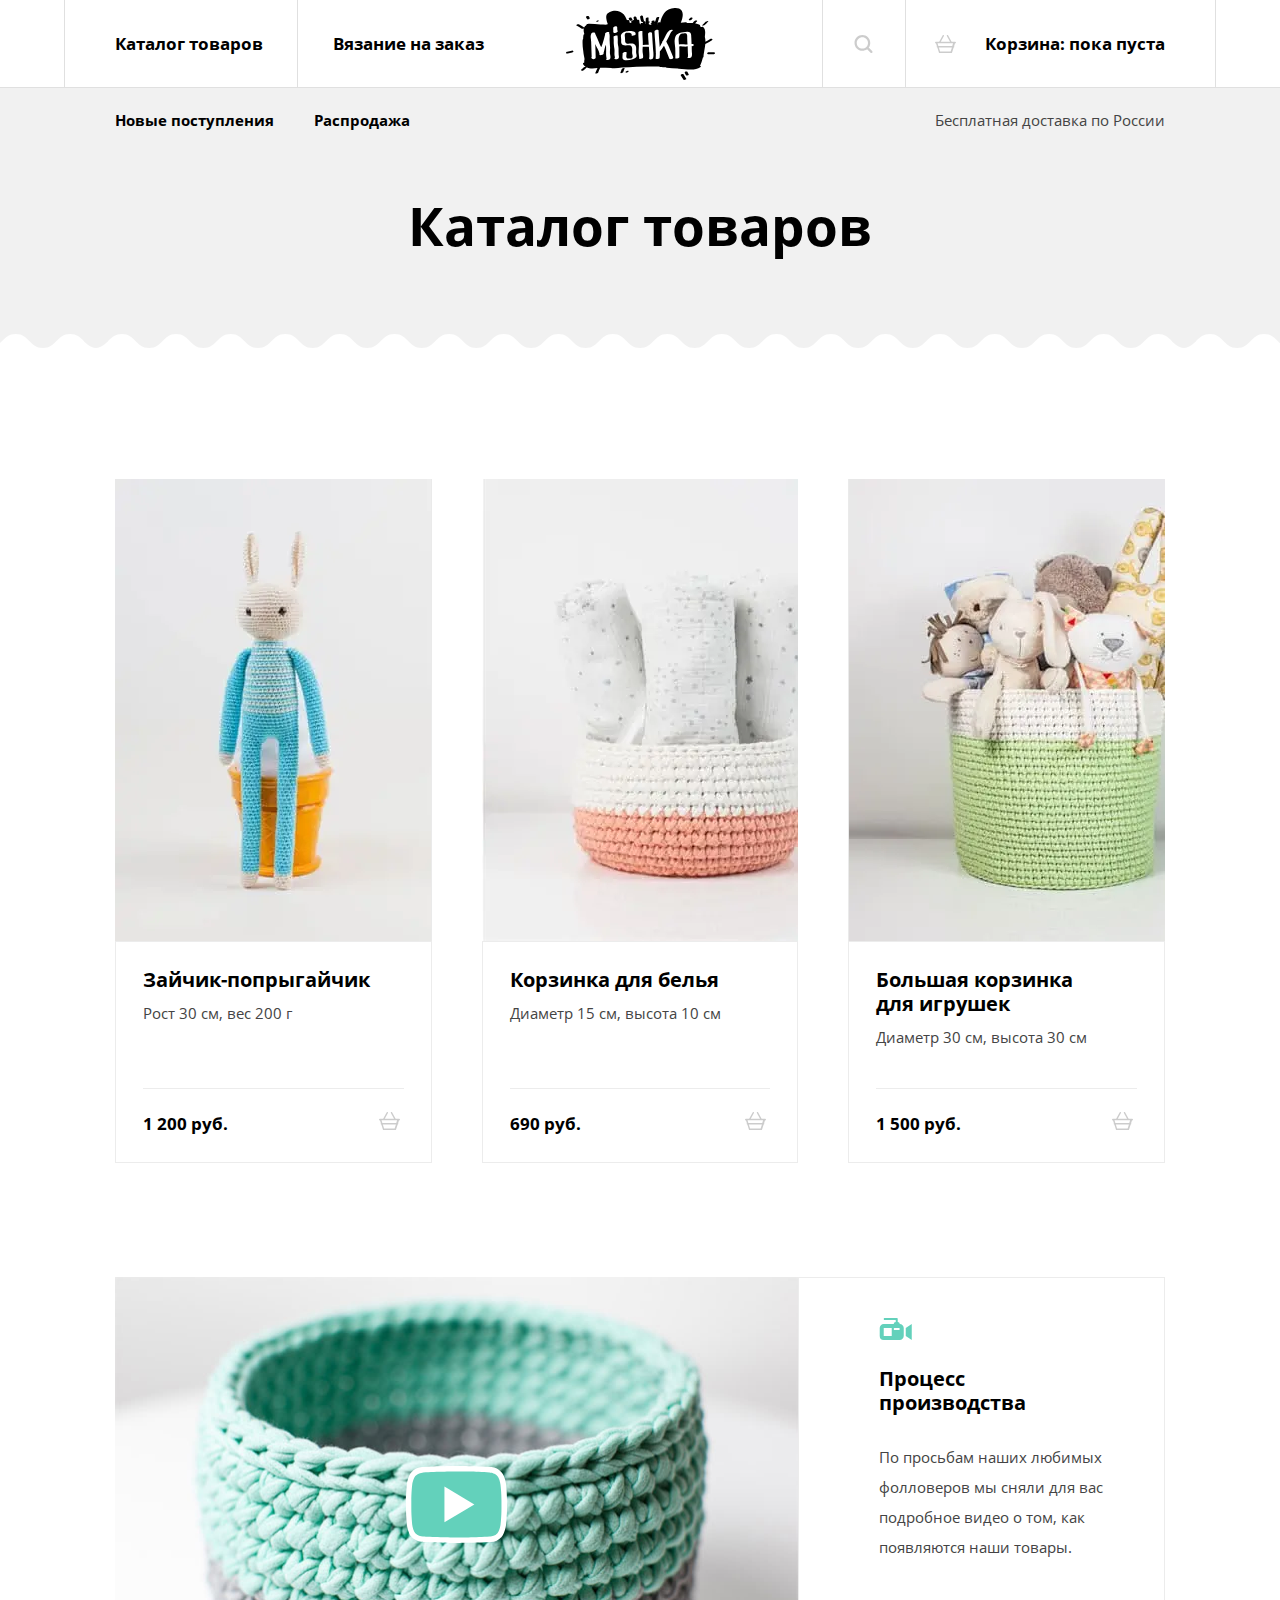
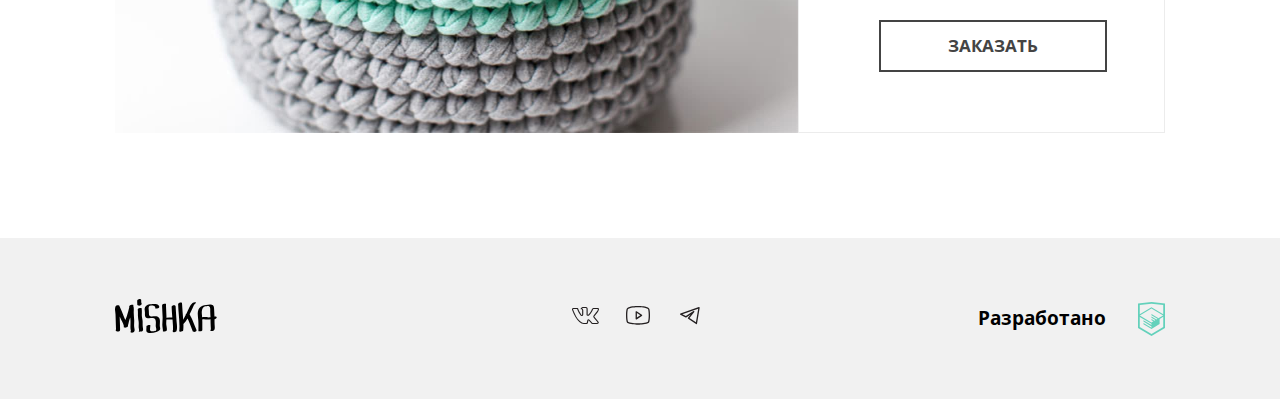
==== commit 2a7312fe: "Updates" ====
--- a/calalog.html
+++ b/calalog.html
@@ -1 +1 @@
-<!DOCTYPE html><html class="page" lang="ru"><head><meta charset="utf-8"><meta name="viewport" content="width=device-width,initial-scale=1"><title>HTML Academy: Мишка</title><link rel="stylesheet" href="css/style.min.css"><link rel="icon" href="favicon.ico"><link rel="icon" href="img/favicons/icon.svg" type="image/svg+xml"><link rel="apple-touch-icon" href="img/favicons/apple.png"><link rel="manifest" href="manifest.webmanifest"><link rel="preload" href="./fonts/opensans.woff2" type="font/woff2" as="font" crossorigin="anonymous"><link rel="preload" href="./fonts/opensansbold.woff2" type="font/woff2" as="font" crossorigin="anonymous"><link rel="preload" href="./fonts/opensans.woff" type="font/woff" as="font" crossorigin="anonymous"><link rel="preload" href="./fonts/opensansbold.woff" type="font/woff" as="font" crossorigin="anonymous"><meta name="keywords" content="HTML Academy, Мишка, Mishka"><meta name="description" content="Страница каталога"></head><body class="page__body"><header class="header"><div class="page__container header__container"><a class="header__logo" href="index.html"><picture><source media="(min-width: 1150px)" srcset="img/logotype-desktop.svg"><source media="(min-width: 768px)" srcset="img/logotype-tablet.svg"><img class="header__logo-image" src="img/logotype-mobile.svg" width="86" height="35" alt="Магазин «Мишка»."></picture></a><nav class="main-nav main-nav--no-js"><button class="main-nav__toggle main-nav__toggle--closed" type="button"><span class="visually-hidden">Открыть или закрыть навигационное меню</span></button><div class="main-nav__wrapper"><ul class="main-nav__list site-list"><li class="site-list__item"><a href="calalog.html">Каталог товаров</a></li><li class="site-list__item"><a href="form.html">Вязание на заказ</a></li></ul><ul class="main-nav__list user-list"><li class="user-list__item"><a class="user-list__login" href="#"><svg aria-hidden="true" focusable="false" width="18" height="18" viewBox="0 0 18 18" fill="none" xmlns="http://www.w3.org/2000/svg"><path d="m17.693 16.057-3.477-3.477c1.023-1.33 1.534-2.966 1.534-4.705C15.75 3.477 12.273 0 7.875 0S0 3.477 0 7.875s3.477 7.875 7.875 7.875c1.739 0 3.375-.614 4.704-1.534l3.478 3.477c.204.205.409.307.818.307.614 0 1.125-.511 1.125-1.125 0-.204-.102-.511-.307-.818ZM2.25 7.875c0-3.068 2.557-5.625 5.625-5.625S13.5 4.807 13.5 7.875 10.943 13.5 7.875 13.5 2.25 10.943 2.25 7.875Z"/></svg> <span>Поиск по сайту</span></a></li><li class="user-list__item"><a class="user-list__basket" href="#"><svg aria-hidden="true" focusable="false" width="21" height="18" viewBox="0 0 21 18" fill="none" xmlns="http://www.w3.org/2000/svg"><path d="M20.188 6.857h-3.55L13.188.381C12.985 0 12.58-.095 12.174.095s-.507.572-.304.953l3.145 5.81H5.783l3.145-5.81c.202-.381 0-.762-.305-.953-.406-.19-.811 0-1.014.286l-3.45 6.476H.812c-.406 0-.812.286-.812.762 0 .381.304.762.812.762h.202l.914 2.857c-.203.095-.305.286-.305.572 0 .38.305.666.71.666L4.058 18h12.884l1.725-5.524c.405 0 .71-.286.71-.667 0-.19-.102-.476-.304-.57l.912-2.858h.203c.406 0 .812-.286.812-.762 0-.476-.406-.762-.812-.762Zm-4.565 9.62H5.073L3.854 12.38h13.087l-1.319 4.095Zm1.623-5.525H3.348l-.812-2.666h15.522l-.812 2.666Z"/></svg> <span>Корзина: пока пуста</span></a></li></ul></div></nav></div></header><main class="main"><header class="main__header hero"><div class="page__container hero__container"><nav class="hero__header"><ul class="hero__site-list"><li class="hero__site-item"><a href="#">Новые поступления</a></li><li class="hero__site-item"><a href="#">Распродажа</a></li></ul><p class="hero__paragraph">Бесплатная доставка по России</p></nav><h1 class="hero__title">Каталог товаров</h1></div></header><section class="catalog"><div class="page__container catalog__container"><h2 class="visually-hidden">Список товаров</h2><ul class="catalog__list"><li class="catalog__card"><a class="catalog__card-link" href="#"><picture class="catalog__card-image-wrapper"><source type="image/webp" media="(min-width: 1150px)" srcset="img/products/product-1-desktop@1x.webp, img/products/product-1-desktop@2x.webp 2x"><source type="image/webp" media="(min-width: 768px)" srcset="img/products/product-1-tablet@1x.webp, img/products/product-1-tablet@2x.webp 2x"><source type="image/webp" srcset="img/products/product-1-mobile@1x.webp, img/products/product-1-mobile@2x.webp 2x"><source media="(min-width: 1150px)" srcset="img/products/product-1-desktop@1x.jpg, img/products/product-1-desktop@2x.jpg 2x"><source media="(min-width: 768px)" srcset="img/products/product-1-tablet@1x.jpg, img/products/product-1-tablet@2x.jpg 2x"><img class="catalog__card-image" src="img/products/product-1-mobile@1x.jpg" srcset="img/products/product-1-mobile@2x.jpg 2x" alt="Фото продукта."></picture><div class="catalog__card-content-wrapper"><h3 class="catalog__card-title">Зайчик-попрыгайчик</h3><p class="catalog__card-characteristics">Рост 30&nbsp;см, вес 200&nbsp;г</p><div class="catalog__card-price-wrapper"><b class="catalog__card-price">1&nbsp;200&nbsp;руб.</b> <button class="catalog__card-button" type="button" id="modal-size-button"><span class="visually-hidden">Добавить в корзину</span> <svg aria-hidden="true" focusable="false" width="21" height="18"><use href="img/sprite.svg#basket"></use></svg></button></div></div></a></li><li class="catalog__card"><a class="catalog__card-link" href="#"><picture class="catalog__card-image-wrapper"><source type="image/webp" media="(min-width: 1150px)" srcset="img/products/product-2-desktop@1x.webp, img/products/product-2-desktop@2x.webp 2x"><source type="image/webp" media="(min-width: 768px)" srcset="img/products/product-2-tablet@1x.webp, img/products/product-2-tablet@2x.webp 2x"><source type="image/webp" srcset="img/products/product-2-mobile@1x.webp, img/products/product-2-mobile@2x.webp 2x"><source media="(min-width: 1150px)" srcset="img/products/product-2-desktop@1x.jpg, img/products/product-2-desktop@2x.jpg 2x"><source media="(min-width: 768px)" srcset="img/products/product-2-tablet@1x.jpg, img/products/product-2-tablet@2x.jpg 2x"><img class="catalog__card-image" src="img/products/product-2-mobile@1x.jpg" srcset="img/products/product-2-mobile@2x.jpg 2x" alt="Фото продукта."></picture><div class="catalog__card-content-wrapper"><h3 class="catalog__card-title">Корзинка для&nbsp;белья</h3><p class="catalog__card-characteristics">Диаметр 15&nbsp;см, высота 10&nbsp;см</p><div class="catalog__card-price-wrapper"><b class="catalog__card-price">690&nbsp;руб.</b> <button class="catalog__card-button" type="button" id="modal-size-button"><span class="visually-hidden">Добавить в корзину</span> <svg aria-hidden="true" focusable="false" width="21" height="18"><use href="img/sprite.svg#basket"></use></svg></button></div></div></a></li><li class="catalog__card"><a class="catalog__card-link" href="#"><picture class="catalog__card-image-wrapper"><source type="image/webp" media="(min-width: 1150px)" srcset="img/products/product-3-desktop@1x.webp, img/products/product-3-desktop@2x.webp 2x"><source type="image/webp" media="(min-width: 768px)" srcset="img/products/product-3-tablet@1x.webp, img/products/product-3-tablet@2x.webp 2x"><source type="image/webp" srcset="img/products/product-3-mobile@1x.webp, img/products/product-3-mobile@2x.webp 2x"><source media="(min-width: 1150px)" srcset="img/products/product-3-desktop@1x.jpg, img/products/product-3-desktop@2x.jpg 2x"><source media="(min-width: 768px)" srcset="img/products/product-3-tablet@1x.jpg, img/products/product-3-tablet@2x.jpg 2x"><img class="catalog__card-image" src="img/products/product-3-mobile@1x.jpg" srcset="img/products/product-3-mobile@2x.jpg 2x" alt="Фото продукта."></picture><div class="catalog__card-content-wrapper"><h3 class="catalog__card-title">Большая корзинка для&nbsp;игрушек</h3><p class="catalog__card-characteristics">Диаметр 30&nbsp;см, высота 30&nbsp;см</p><div class="catalog__card-price-wrapper"><b class="catalog__card-price">1&nbsp;500&nbsp;руб.</b> <button class="catalog__card-button" type="button" id="modal-size-button"><span class="visually-hidden">Добавить в корзину</span> <svg aria-hidden="true" focusable="false" width="21" height="18"><use href="img/sprite.svg#basket"></use></svg></button></div></div></a></li></ul></div></section><section class="manufacturing"><div class="page__container manufacturing__container"><div class="manufacturing__item"><h2 class="manufacturing__title manufacturing__title--mobile">Процесс производства</h2><div class="manufacturing__video video"><video class="video__container" poster="img/video-img@2x.jpg"></video><button class="video__button" type="button"><span class="visually-hidden">Воспроизвести</span></button></div><div class="manufacturing__info-wrapper"><span class="manufacturing__title manufacturing__title--tablet">Процесс производства</span><p class="manufacturing__paragraph">По просьбам наших любимых фолловеров мы сняли для вас подробное видео о&nbsp;том, как появляются наши товары.</p><button class="manufacturing__button button" type="button">Заказать</button></div></div></div></section></main><footer class="footer"><div class="page__container footer__container"><a class="footer__logo" href="index.html"><svg class="footer__logo-img" width="102" height="34" role="img" aria-label="Mishka."><use href="img/sprite.svg#footer-logo"></use></svg></a><div class="footer__social social"><ul class="social__list"><li class="social__item"><a class="social__link social__link--vkontakte" href="https://vk.com/htmlacademy"><span class="visually-hidden">Вконтакте</span> <svg aria-hidden="true" focusable="false" width="27" height="17"><use href="img/sprite.svg#vkontakte"></use></svg></a></li><li class="social__item"><a class="social__link social__link--youtube" href="https://www.youtube.com/user/htmlacademyru"><span class="visually-hidden">Ютуб</span> <svg aria-hidden="true" focusable="false" width="24" height="19"><use href="img/sprite.svg#youtube"></use></svg></a></li><li class="social__item"><a class="social__link social__link--telegram" href="https://t.me/htmlacademy"><span class="visually-hidden">Телеграм</span> <svg aria-hidden="true" focusable="false" width="20" height="18"><use href="img/sprite.svg#telegram"></use></svg></a></li></ul></div><div class="footer__copyright copyright"><a class="copyright__link" href="https://htmlacademy.ru/intensive/adaptive"><span>Разработано</span> <span class="visually-hidden">в</span> <svg class="copyright__link-icon" width="27" height="34"><use href="img/sprite.svg#htmlacademy"></use></svg></a></div></div></footer><div class="modal modal--close"><div class="modal__container"><h2 class="modal__title">Добавить в корзину</h2><form class="modal__form" action="https://echo.htmlacademy.ru/" method="post"><fieldset class="modal__form-group"><legend class="modal__form-label">Выберите размер:</legend><ul class="modal__size-list size-list"><li class="size-list__item"><label class="size-list__control"><input class="visually-hidden size-list__control-input" type="radio" name="size" value="S" checked="checked"> <span class="size-list__control-mark">s</span></label></li><li class="size-list__item"><label class="size-list__control"><input class="visually-hidden size-list__control-input" type="radio" name="size" value="M"> <span class="size-list__control-mark">m</span></label></li><li class="size-list__item"><label class="size-list__control"><input class="visually-hidden size-list__control-input" type="radio" name="size" value="L"> <span class="size-list__control-mark">l</span></label></li></ul></fieldset><button class="modal__form-button button button--add" type="submit">Добавить</button></form></div></div><script src="js/scripts.min.js"></script></body></html>+<!DOCTYPE html><html class="page" lang="ru"><head><meta charset="utf-8"><meta name="viewport" content="width=device-width,initial-scale=1"><title>HTML Academy: Мишка</title><link rel="stylesheet" href="css/style.min.css"><link rel="icon" href="favicon.ico"><link rel="icon" href="img/favicons/icon.svg" type="image/svg+xml"><link rel="apple-touch-icon" href="img/favicons/apple.png"><link rel="manifest" href="manifest.webmanifest"><link rel="preload" href="./fonts/opensans.woff2" type="font/woff2" as="font" crossorigin="anonymous"><link rel="preload" href="./fonts/opensansbold.woff2" type="font/woff2" as="font" crossorigin="anonymous"><link rel="preload" href="./fonts/opensans.woff" type="font/woff" as="font" crossorigin="anonymous"><link rel="preload" href="./fonts/opensansbold.woff" type="font/woff" as="font" crossorigin="anonymous"><meta name="keywords" content="HTML Academy, Мишка, Mishka"><meta name="description" content="Страница каталога"></head><body class="page__body"><header class="header"><div class="header__wrapper"><div class="page__container header__container"><a class="header__logo" href="index.html"><picture><source media="(min-width: 1150px)" srcset="img/logotype-desktop.svg"><source media="(min-width: 768px)" srcset="img/logotype-tablet.svg"><img class="header__logo-image" src="img/logotype-mobile.svg" width="86" height="35" alt="Магазин «Мишка»."></picture></a><nav class="main-nav main-nav--no-js"><button class="main-nav__toggle main-nav__toggle--closed" type="button"><span class="visually-hidden">Открыть или закрыть навигационное меню</span></button><div class="main-nav__wrapper"><ul class="main-nav__list site-list"><li class="site-list__item"><a href="calalog.html">Каталог товаров</a></li><li class="site-list__item"><a href="form.html">Вязание на заказ</a></li></ul><ul class="main-nav__list user-list"><li class="user-list__item"><a class="user-list__login" href="#"><svg aria-hidden="true" focusable="false" width="18" height="18" viewBox="0 0 18 18" fill="none" xmlns="http://www.w3.org/2000/svg"><path d="m17.693 16.057-3.477-3.477c1.023-1.33 1.534-2.966 1.534-4.705C15.75 3.477 12.273 0 7.875 0S0 3.477 0 7.875s3.477 7.875 7.875 7.875c1.739 0 3.375-.614 4.704-1.534l3.478 3.477c.204.205.409.307.818.307.614 0 1.125-.511 1.125-1.125 0-.204-.102-.511-.307-.818ZM2.25 7.875c0-3.068 2.557-5.625 5.625-5.625S13.5 4.807 13.5 7.875 10.943 13.5 7.875 13.5 2.25 10.943 2.25 7.875Z"/></svg> <span>Поиск по сайту</span></a></li><li class="user-list__item"><a class="user-list__basket" href="#"><svg aria-hidden="true" focusable="false" width="21" height="18" viewBox="0 0 21 18" fill="none" xmlns="http://www.w3.org/2000/svg"><path d="M20.188 6.857h-3.55L13.188.381C12.985 0 12.58-.095 12.174.095s-.507.572-.304.953l3.145 5.81H5.783l3.145-5.81c.202-.381 0-.762-.305-.953-.406-.19-.811 0-1.014.286l-3.45 6.476H.812c-.406 0-.812.286-.812.762 0 .381.304.762.812.762h.202l.914 2.857c-.203.095-.305.286-.305.572 0 .38.305.666.71.666L4.058 18h12.884l1.725-5.524c.405 0 .71-.286.71-.667 0-.19-.102-.476-.304-.57l.912-2.858h.203c.406 0 .812-.286.812-.762 0-.476-.406-.762-.812-.762Zm-4.565 9.62H5.073L3.854 12.38h13.087l-1.319 4.095Zm1.623-5.525H3.348l-.812-2.666h15.522l-.812 2.666Z"/></svg> <span>Корзина: пока пуста</span></a></li></ul></div></nav></div></div><div class="header__hero hero"><div class="page__container hero__container"><nav class="hero__header"><ul class="hero__site-list"><li class="hero__site-item"><a href="#">Новые поступления</a></li><li class="hero__site-item"><a href="#">Распродажа</a></li></ul><p class="hero__paragraph">Бесплатная доставка по России</p></nav><h1 class="hero__title">Каталог товаров</h1></div></div></header><main class="main"><section class="catalog"><div class="page__container catalog__container"><h2 class="visually-hidden">Список товаров</h2><ul class="catalog__list"><li class="catalog__card"><a class="catalog__card-link" href="#"><picture class="catalog__card-image-wrapper"><source type="image/webp" media="(min-width: 1150px)" srcset="img/products/product-1-desktop@1x.webp, img/products/product-1-desktop@2x.webp 2x"><source type="image/webp" media="(min-width: 768px)" srcset="img/products/product-1-tablet@1x.webp, img/products/product-1-tablet@2x.webp 2x"><source type="image/webp" srcset="img/products/product-1-mobile@1x.webp, img/products/product-1-mobile@2x.webp 2x"><source media="(min-width: 1150px)" srcset="img/products/product-1-desktop@1x.jpg, img/products/product-1-desktop@2x.jpg 2x"><source media="(min-width: 768px)" srcset="img/products/product-1-tablet@1x.jpg, img/products/product-1-tablet@2x.jpg 2x"><img class="catalog__card-image" src="img/products/product-1-mobile@1x.jpg" srcset="img/products/product-1-mobile@2x.jpg 2x" alt="Фото продукта."></picture><div class="catalog__card-content-wrapper"><h3 class="catalog__card-title">Зайчик-попрыгайчик</h3><p class="catalog__card-characteristics">Рост 30&nbsp;см, вес 200&nbsp;г</p><b class="catalog__card-price">1&nbsp;200&nbsp;руб.</b></div></a><button class="catalog__card-button" type="button" id="modal-size-button"><span class="visually-hidden">Добавить в корзину</span> <svg aria-hidden="true" focusable="false" width="21" height="18"><use href="img/sprite.svg#basket"></use></svg></button></li><li class="catalog__card"><a class="catalog__card-link" href="#"><picture class="catalog__card-image-wrapper"><source type="image/webp" media="(min-width: 1150px)" srcset="img/products/product-2-desktop@1x.webp, img/products/product-2-desktop@2x.webp 2x"><source type="image/webp" media="(min-width: 768px)" srcset="img/products/product-2-tablet@1x.webp, img/products/product-2-tablet@2x.webp 2x"><source type="image/webp" srcset="img/products/product-2-mobile@1x.webp, img/products/product-2-mobile@2x.webp 2x"><source media="(min-width: 1150px)" srcset="img/products/product-2-desktop@1x.jpg, img/products/product-2-desktop@2x.jpg 2x"><source media="(min-width: 768px)" srcset="img/products/product-2-tablet@1x.jpg, img/products/product-2-tablet@2x.jpg 2x"><img class="catalog__card-image" src="img/products/product-2-mobile@1x.jpg" srcset="img/products/product-2-mobile@2x.jpg 2x" alt="Фото продукта."></picture><div class="catalog__card-content-wrapper"><h3 class="catalog__card-title">Корзинка для&nbsp;белья</h3><p class="catalog__card-characteristics">Диаметр 15&nbsp;см, высота 10&nbsp;см</p><b class="catalog__card-price">690&nbsp;руб.</b></div></a><button class="catalog__card-button" type="button" id="modal-size-button"><span class="visually-hidden">Добавить в корзину</span> <svg aria-hidden="true" focusable="false" width="21" height="18"><use href="img/sprite.svg#basket"></use></svg></button></li><li class="catalog__card"><a class="catalog__card-link" href="#"><picture class="catalog__card-image-wrapper"><source type="image/webp" media="(min-width: 1150px)" srcset="img/products/product-3-desktop@1x.webp, img/products/product-3-desktop@2x.webp 2x"><source type="image/webp" media="(min-width: 768px)" srcset="img/products/product-3-tablet@1x.webp, img/products/product-3-tablet@2x.webp 2x"><source type="image/webp" srcset="img/products/product-3-mobile@1x.webp, img/products/product-3-mobile@2x.webp 2x"><source media="(min-width: 1150px)" srcset="img/products/product-3-desktop@1x.jpg, img/products/product-3-desktop@2x.jpg 2x"><source media="(min-width: 768px)" srcset="img/products/product-3-tablet@1x.jpg, img/products/product-3-tablet@2x.jpg 2x"><img class="catalog__card-image" src="img/products/product-3-mobile@1x.jpg" srcset="img/products/product-3-mobile@2x.jpg 2x" alt="Фото продукта."></picture><div class="catalog__card-content-wrapper"><h3 class="catalog__card-title">Большая корзинка для&nbsp;игрушек</h3><p class="catalog__card-characteristics">Диаметр 30&nbsp;см, высота 30&nbsp;см</p><b class="catalog__card-price">1&nbsp;500&nbsp;руб.</b></div></a><button class="catalog__card-button" type="button" id="modal-size-button"><span class="visually-hidden">Добавить в корзину</span> <svg aria-hidden="true" focusable="false" width="21" height="18"><use href="img/sprite.svg#basket"></use></svg></button></li></ul></div></section><section class="manufacturing"><div class="page__container manufacturing__container"><div class="manufacturing__item"><!--<h2 class="manufacturing__title manufacturing__title--mobile">Процесс производства</h2>--><div class="manufacturing__video video"><video class="video__container" poster="img/video-img@2x.jpg"></video><button class="video__button" type="button"><span class="visually-hidden">Воспроизвести</span></button></div><div class="manufacturing__info-wrapper"><h2 class="manufacturing__title">Процесс производства</h2><p class="manufacturing__paragraph">По просьбам наших любимых фолловеров мы сняли для вас подробное видео о&nbsp;том, как появляются наши товары.</p><button class="manufacturing__button button" type="button">Заказать</button></div></div></div></section></main><footer class="footer"><div class="page__container footer__container"><a class="footer__logo" href="index.html"><svg class="footer__logo-img" width="102" height="34" role="img" aria-label="Mishka."><use href="img/sprite.svg#footer-logo"></use></svg></a><div class="footer__social social"><ul class="social__list"><li class="social__item"><a class="social__link social__link--vkontakte" href="https://vk.com/htmlacademy"><span class="visually-hidden">Вконтакте</span> <svg aria-hidden="true" focusable="false" width="27" height="17"><use href="img/sprite.svg#vkontakte"></use></svg></a></li><li class="social__item"><a class="social__link social__link--youtube" href="https://www.youtube.com/user/htmlacademyru"><span class="visually-hidden">Ютуб</span> <svg aria-hidden="true" focusable="false" width="24" height="19"><use href="img/sprite.svg#youtube"></use></svg></a></li><li class="social__item"><a class="social__link social__link--telegram" href="https://t.me/htmlacademy"><span class="visually-hidden">Телеграм</span> <svg aria-hidden="true" focusable="false" width="20" height="18"><use href="img/sprite.svg#telegram"></use></svg></a></li></ul></div><div class="footer__copyright copyright"><a class="copyright__link" href="https://htmlacademy.ru/intensive/adaptive"><span>Разработано</span> <span class="visually-hidden">в</span> <svg class="copyright__link-icon" width="27" height="34"><use href="img/sprite.svg#htmlacademy"></use></svg></a></div></div></footer><div class="modal modal--close"><div class="modal__container"><h2 class="modal__title">Добавить в корзину</h2><form class="modal__form" action="https://echo.htmlacademy.ru/" method="post"><fieldset class="modal__form-group"><legend class="modal__form-label">Выберите размер:</legend><ul class="modal__size-list size-list"><li class="size-list__item"><label class="size-list__control"><input class="visually-hidden size-list__control-input" type="radio" name="size" value="S" checked="checked"> <span class="size-list__control-mark">s</span></label></li><li class="size-list__item"><label class="size-list__control"><input class="visually-hidden size-list__control-input" type="radio" name="size" value="M"> <span class="size-list__control-mark">m</span></label></li><li class="size-list__item"><label class="size-list__control"><input class="visually-hidden size-list__control-input" type="radio" name="size" value="L"> <span class="size-list__control-mark">l</span></label></li></ul></fieldset><button class="modal__form-button button button--add" type="submit">Добавить</button></form></div></div><script src="js/scripts.min.js"></script></body></html>--- a/css/style.min.css
+++ b/css/style.min.css
@@ -1,2 +1,2 @@
-@charset "UTF-8";@keyframes menu-open{0%{transform:scaleY(0);visibility:visible}to{transform:scaleY(1);visibility:visible}}@keyframes menu-close{0%{transform:scaleY(1);visibility:visible}99%{transform:scaleY(0);visibility:visible}to{transform:scaleY(0);visibility:hidden}}@font-face{font-family:"Open Sans";font-style:normal;font-weight:400;src:url(../fonts/opensans.woff2)format("woff2"),url(../fonts/opensans.woff)format("woff");font-display:swap}@font-face{font-family:"Open Sans";font-style:normal;font-weight:700;src:url(../fonts/opensansbold.woff2)format("woff2"),url(../fonts/opensansbold.woff)format("woff");font-display:swap}*,::after,::before{box-sizing:inherit}html{box-sizing:border-box}.visually-hidden{position:absolute;width:1px;height:1px;margin:-1px;padding:0;border:0;white-space:nowrap;clip:rect(0 0 0 0);overflow:hidden}img{max-width:100%}.button{margin:0}button.button{font-family:inherit;cursor:pointer}a.button,button.button{display:inline-flex;align-items:center;justify-content:center;background-color:transparent;color:#444;border-radius:0;border:2px solid #444;box-shadow:none;text-align:center;font-weight:700;text-transform:uppercase;text-decoration:none;transition:140ms all ease-in-out;padding:14px;font-size:17px;line-height:20px}a.button:hover,button.button:hover{background-color:#444;color:#fff}a.button:active,button.button:active{background-color:#444;color:rgba(255,255,255,.3)}a.button:disabled,button.button:disabled{opacity:.3;cursor:default;pointer-events:none;-webkit-user-select:none;user-select:none}a.button--center,button.button--center{width:100%;align-self:center}a.button--add,button.button--add{border:0;padding:16px;background-color:#63d1bb;color:#fff}a.button--add:hover,button.button--add:hover{background-color:#46c1ae}a.button--add:active,button.button--add:active{background-color:#46c1ae;color:rgba(255,255,255,.3)}a.button:not([href]){opacity:.3;cursor:default;pointer-events:none;-webkit-user-select:none;user-select:none}.input{display:flex;align-items:center;font:inherit;color:#444;background:0 0;border:0;border-bottom:2px solid #000;border-radius:0;margin:0;width:100%;cursor:text;outline:0;box-shadow:none;transition:140ms all ease-in-out}@media (max-width:767px){.input{font-size:17px;line-height:18px;min-height:52px;padding:17px 30px 15px 0}}@media (min-width:768px){.input{font-size:19px;line-height:18px;min-height:52px;padding:16px 60px 16px 18px}}.input::placeholder{color:rgba(0,0,0,.3)}.input+svg{color:rgba(0,0,0,.2)}.input:hover{border-color:#63d1ba}.input:hover+svg{color:#63d1ba}.input:focus{border-color:#63d1ba}.input:focus+svg{color:#63d1ba}.input--invalid,.input--invalid:hover,.input:focus:invalid{border-color:red}.input--invalid+svg,.input--invalid:hover+svg,.input:focus:invalid+svg{color:red}.control__input:disabled~span,.input:disabled{opacity:.3;cursor:default;pointer-events:none;-webkit-user-select:none;user-select:none}.input:read-only{cursor:default;pointer-events:none;-webkit-user-select:none;user-select:none}.input--num::-webkit-inner-spin-button,.input--num::-webkit-outer-spin-button{-webkit-appearance:none;appearance:none}.input--textarea{resize:none;border:2px solid #444;min-height:142px;padding:15px;color:#000}.input::-webkit-contacts-auto-fill-button{visibility:hidden;position:absolute;pointer-events:none;right:0}.control{position:relative;cursor:pointer;display:block}@media (max-width:767px){.control{padding:10px 0 10px 61px}}@media (min-width:768px){.control{padding:17px 0 17px 82px}}.control__label{cursor:pointer;color:#000;font-weight:700}@media (max-width:767px){.control__label{font-size:17px;line-height:18px}}@media (min-width:768px){.control__label{font-size:19px;line-height:18px}}.control__mark{position:absolute;left:0;top:50%;transform:translateY(-50%);aspect-ratio:1/1;width:38px;border:2px solid #444}.control__mark--radio{border-radius:50%}@media (min-width:768px){.control__mark{width:52px}}.control__mark--checkbox::before{position:absolute;top:0;right:0;bottom:0;left:0;margin:auto;width:27px;height:16px;background-color:transparent;background-image:url(../img/v.svg);background-repeat:no-repeat;background-size:contain;content:"";display:none}@media (min-width:768px){.control__mark--checkbox::before{width:33px;height:22px}}.control__mark--radio::before{position:absolute;top:0;right:0;bottom:0;left:0;margin:auto;aspect-ratio:1/1;width:16px;background-color:#63d1ba;border-radius:50%;content:"";display:none}@media (min-width:768px){.control__mark--radio::before{width:20px}}.control__input:checked+.control__mark::before{display:block}.control__input:hover+.control__mark{border-color:#63d1ba}.control__input:active+.control__mark,.size-list__control-mark:hover{border-color:rgba(68,68,68,.3)}.modal{position:fixed;z-index:10;top:0;left:0;display:flex;width:100%;height:100%;background-color:rgba(255,255,255,.9)}.modal--close{display:none}.modal__container{position:relative;margin:auto;background-color:#fff;border:1px solid #c6c6c6;box-shadow:0 5px 10px rgba(0,0,0,.25)}@media (max-width:767px){.modal__container{width:100%;padding:28px 30px 46px}}@media (min-width:768px){.modal__container{padding:38px 108px 46px;width:566px}}.modal__title{font-weight:700;font-size:25px;line-height:30px;text-align:center;text-transform:uppercase;margin-bottom:14px}@media (min-width:768px){.modal__title{font-size:30px;line-height:57px;margin:0-15px 11px}}.modal__form{display:flex;flex-direction:column;gap:31px}.modal__form-group{border:0;margin:0;padding:0}.modal__form-label{padding:0;text-align:center;color:#444;margin-bottom:21px}@media (min-width:768px){.modal__form-label{margin-bottom:19px}}.size-list{list-style:none;margin:0;padding:0;display:flex;gap:7px}.size-list__item{flex-grow:1}.size-list__control-mark{padding:16px;display:flex;align-items:center;justify-content:center;background-color:transparent;color:#444;text-transform:uppercase;width:100%;border:2px solid rgba(68,68,68,.1);font-weight:700;font-size:17px;line-height:16px}.size-list__control-mark:active{border-color:#63d1ba}.size-list__control-input:checked~.size-list__control-mark{border-color:#63d1ba}.size-list__control-input:disabled~.size-list__control-mark{opacity:.6;cursor:default;pointer-events:none}.video{position:relative}.video__container{display:block;width:100%;height:100%;object-fit:cover}.video__button{position:absolute;top:0;right:0;bottom:0;left:0;margin:auto;width:101px;height:77px;border:0;cursor:pointer;transition:140ms all ease-in-out;background-color:transparent;background-image:url(../img/play.svg);background-size:contain;background-repeat:no-repeat}.video__button:hover{transform:scale(1.2)}.video__button:active{transform:scale(.8);opacity:.3}.page__body{font-family:"Open Sans","Trebuchet MS",sans-serif;padding:0;margin:0;height:100%;display:flex;justify-content:space-between;flex-direction:column;min-height:100vh;-webkit-font-smoothing:antialiased;-moz-font-smoothing:antialiased;background-color:#fff;color:#000}.page__container{margin:0 auto}@media (max-width:767px){.page__container{padding:0 30px}}@media (min-width:768px){.page__container{padding:0 50px}}@media (min-width:1150px){.page__container{padding:0;max-width:1050px}}.header{background-color:#fff}@media (min-width:768px){.header{box-shadow:inset 0-1px 0 0#e0e0e0}}@media (max-width:767px){.header__container{position:relative;z-index:1;border-bottom:1px solid #ececec;min-height:80px}}@media (min-width:768px){.header__container{display:flex;justify-content:space-between;box-shadow:inset 0-1px 0 0#e0e0e0,-1px 0 0 0#e0e0e0;padding-right:0}}@media (min-width:1150px){.header__container{display:block;padding-left:0;position:relative;max-width:1150px}}.header__logo{background-color:transparent;cursor:pointer;display:block;width:-moz-fit-content;width:fit-content;height:-moz-fit-content;height:fit-content;transition:140ms all ease-in-out}@media (max-width:767px){.header__logo{padding:22px 0;margin:0 auto}}@media (min-width:768px){.header__logo{flex-shrink:0;align-self:center}}@media (min-width:1150px){.header__logo{position:absolute;top:0;right:0;bottom:0;left:0;margin:auto}}.header__logo:hover{opacity:.6}.header__logo:active{opacity:.3}.header__logo-image{display:block}@media (max-width:767px){.header__logo-image{width:86px;height:35px}}@media (min-width:768px){.header__logo-image{width:114px;height:46px}}@media (min-width:1150px){.header__logo-image{width:149px;height:72px}}.main-nav__toggle,.site-list__item a{display:block;color:#000;transition:140ms all ease-in-out}.main-nav__toggle{cursor:pointer;font:inherit;background-color:transparent;border:0;margin:0;right:0;top:0;padding:0;aspect-ratio:1/1;height:100%;position:absolute;z-index:2}.main-nav__toggle:hover{opacity:.6}.main-nav__toggle:active{opacity:.3}.main-nav__toggle--closed::before{content:"";position:absolute;top:50%;left:50%;transform:translate(-50%);width:20px;height:2px;background-color:#231f20;box-shadow:0 6px 0 0#000,0-6px 0 0#000}.main-nav__toggle--opened::after,.main-nav__toggle--opened::before{top:0;right:0;bottom:0;left:0;margin:auto;content:"";position:absolute;width:25px;height:2px;background-color:#000;box-shadow:none}.main-nav__toggle--opened::after{transform:rotate(45deg)}.main-nav__toggle--opened::before{transform:rotate(-45deg)}@media (min-width:768px){.main-nav__toggle{display:none}}@media (max-width:767px){.main-nav__wrapper{width:100%;position:absolute;top:100%;right:0;animation-duration:.2s;animation-timing-function:ease-in-out;animation-fill-mode:forwards;transform-origin:0 0;visibility:hidden;transform:scaleY(0)}.main-nav__wrapper--opened{animation-name:menu-open}.main-nav__wrapper--closed{animation-name:menu-close}}@media (min-width:768px){.main-nav__wrapper{position:static}}@media (min-width:1150px){.main-nav__wrapper{display:grid;grid-template-columns:3fr 1fr 3fr;grid-auto-flow:dense}.main-nav__wrapper::before{content:" ";display:block;grid-column:2/3}}.main-nav__list{display:flex}@media (max-width:767px){.main-nav__list{flex-direction:column}.main-nav__list+.main-nav__list{margin-top:-1px}}@media (min-width:768px){.main-nav__list{flex-wrap:wrap;justify-content:flex-end}}@media (max-width:767px){.main-nav--no-js .main-nav__toggle{visibility:hidden}.main-nav--no-js .main-nav__wrapper{visibility:visible;transform:scaleY(1);position:static;margin-left:-30px;width:calc(100% + 60px)}}.site-list{list-style:none;margin:0;padding:0}@media (min-width:768px){.site-list{display:none}}@media (min-width:1150px){.site-list{display:grid;grid-template-columns:auto auto;justify-content:start}}.site-list__item{display:block;position:relative}@media (max-width:767px){.site-list__item:first-child a{border-top:1px solid #ececec}}@media (min-width:768px){.site-list__item:nth-of-type(2n+1) a{padding-left:50px}}.site-list__item a{text-decoration:none;font-weight:700}@media (max-width:767px){.site-list__item a{background-color:#fff;border-bottom:1px solid #ececec;padding:27px 27px 27px 75px;font-size:17px;line-height:24px}}@media (min-width:768px){.site-list__item a{background-color:transparent;padding:32px 35px;font-size:17px;line-height:24px;min-height:88px;box-shadow:-1px -1px 0 0#e0e0e0,inset 0-1px 0 0#e0e0e0}}.site-list__item a:hover{color:rgba(0,0,0,.6)}.site-list__item a:active{color:rgba(0,0,0,.3)}.user-list{list-style:none;margin:0;padding:0}.user-list__item,.user-list__item a{display:block;position:relative}@media (max-width:767px){.user-list__item:first-child a{border-top:1px solid #ececec}}@media (min-width:768px){.user-list__item--active a::before{position:absolute;right:17.5px;left:17.5px;bottom:2px;height:2px;background-color:#63d1bb;content:""}}.user-list__item a{text-decoration:none;font-weight:700;color:#000;fill:rgba(0,0,0,.2);transition:140ms all ease-in-out}@media (max-width:767px){.user-list__item a{background-color:#fff;border-bottom:1px solid #ececec;padding:27px 27px 27px 75px;font-size:17px;line-height:24px}}@media (min-width:768px){.user-list__item a{background-color:transparent;padding:32px 50px 32px 30px;font-size:17px;line-height:24px;min-height:88px;box-shadow:1px -1px 0 0#e0e0e0,inset 0-1px 0 0#e0e0e0,inset 1px 0 0 0#e0e0e0}}.user-list__item a:hover{color:rgba(0,0,0,.6);fill:#63d1bb}.user-list__item a:active{color:rgba(0,0,0,.3);fill:rgba(99,209,187,.3)}.user-list__item svg{fill:inherit;width:21px;height:18px}@media (max-width:767px){.user-list__item svg{position:absolute;left:30px}}@media (min-width:768px){.user-list__item svg,.user-list__login svg{position:absolute;left:30px;top:0;bottom:0;margin:auto 0}.user-list__item svg+span{margin-left:50px}.user-list__login{min-width:83px}.user-list__login span{position:absolute;opacity:0}.user-list__login svg{right:0;left:0;margin:auto}}.main{flex-grow:1}.hero{position:relative;background-color:#f1f1f1}@media (min-width:768px){.hero{padding-bottom:24px}}@media (min-width:1150px){.hero{padding-bottom:34px}}@media (min-width:768px){.hero::after{content:"";position:absolute;bottom:0;right:0;left:0;height:24px;background-image:url(../img/zigzag-white.svg);background-repeat:repeat-x;background-position:bottom center;background-size:auto 100%}}@media (min-width:1150px){.hero::after{height:34px}}.hero--index{background-color:#f7f7f7;background-image:url(../img/hero-background@1x.jpg);background-repeat:no-repeat;background-size:auto 100%;background-position:center;padding-bottom:0}@media (-webkit-min-device-pixel-ratio:2),(min-resolution:2dppx){.hero--index{background-image:url(../img/hero-background@2x.jpg)}}@media (max-width:767px){.hero--index{background-size:auto 373px;background-position:center -18px}.hero--index .hero__title{margin-top:73px;margin-bottom:120px}}@media (min-width:768px){.hero--index .hero__title{margin-top:90px;margin-bottom:372px}}@media (min-width:1150px){.hero--index .hero__title{margin-top:95px;margin-bottom:355px}}.hero--index::after{transform:translateY(50%)}.hero__container{display:flex;flex-direction:column}@media (max-width:767px){.hero__header{display:none}}@media (min-width:768px){.hero__header{display:flex;justify-content:space-between}}.hero__site-list{list-style:none;padding:0;display:flex;flex-wrap:wrap;margin:0 0 0-20px}.hero__site-item a{display:block;padding:20px;font-weight:700;font-size:15px;line-height:24px;text-decoration:none;color:#000}.hero__site-item a:hover{opacity:.6}.hero__site-item a:active{opacity:.3}.hero__paragraph{font-size:15px;line-height:24px;color:#444;text-align:right;flex-shrink:0;margin:20px 0 0}.hero__title{font:inherit;margin:0;text-align:center;font-weight:700}@media (max-width:767px){.hero__title{font-size:27px;line-height:30px}}@media (min-width:768px){.hero__title{font-size:43px;line-height:50px}}@media (min-width:1150px){.hero__title{font-size:53px;line-height:57px}}@media (max-width:767px){.hero__title{margin-top:73px;margin-bottom:73px}}@media (min-width:768px){.hero__title{margin-top:40px;margin-bottom:65px}}@media (min-width:1150px){.hero__title{margin-top:45px;margin-bottom:80px}}@media (max-width:767px){.hero__list{margin:0-30px}}.products-type-list{list-style:none;padding:0;display:grid}@media (min-width:768px){.products-type-list{margin:0;grid-template-columns:repeat(2,1fr)}}.products-type-list__title,.week-product__characteristics dd{margin:0}.products-type-list__item a{background-color:#63d1bb}.products-type-list__item:nth-of-type(2n+2) a{background-color:#56c3b2}.products-type-list__link{display:block;color:#fff;font:inherit;font-weight:700;text-decoration:none;position:relative;transition:140ms all ease-in-out}.products-type-list__link::after{content:"";width:60px;height:62px;position:absolute;top:22px;right:27px;background-size:contain;background-position:top center;background-repeat:no-repeat;opacity:.5;transition:140ms all ease-in-out}.products-type-list__link--interior::after{background-image:url(../img/interior.svg)}.products-type-list__link--toys::after{background-image:url(../img/toys.svg)}@media (max-width:767px){.products-type-list__link{font-size:19px;line-height:24px;padding:25px 160px 30px 30px}}@media (min-width:768px){.products-type-list__link{font-size:20px;line-height:30px;padding:25px 160px 35px 35px}}.products-type-list__link::before{content:"";position:absolute;right:0;left:0;bottom:0;height:5px;background-color:inherit;transition:140ms all ease-in-out}.products-type-list__link:hover{transform:translateY(-5px)}.products-type-list__link:hover::before{transform:translateY(5px)}.products-type-list__link:hover::after{opacity:.7}.products-type-list__link:active::after{opacity:.3}.week_product__container{position:relative}.week_product__container::after{content:"";position:absolute;bottom:0;height:23px;background-image:url(../img/zigzag-gray.svg);background-size:contain;background-repeat:no-repeat;background-position:bottom center}@media (max-width:767px){.week_product__container::after{width:calc(100% + 30px);left:-30px}}@media (min-width:768px){.week_product__container::after{width:calc(100% + 50px);left:-50px}}@media (min-width:1150px){.week_product__container::after{width:100%;right:0;left:0}}@media (max-width:767px){.week_product__container{display:flex;flex-direction:column;padding-top:31px;padding-bottom:42px}}@media (min-width:768px){.week_product__container{display:grid;grid-template-columns:auto 50%;grid-auto-flow:dense;column-gap:42px;padding-top:40px;padding-bottom:70px}}@media (min-width:1150px){.week_product__container{grid-template-columns:auto 60%;padding-left:175px;column-gap:58px;padding-top:55px;padding-bottom:95px}}.week-product__title{font:inherit;margin:0;font-weight:700;position:relative}@media (max-width:767px){.week-product__title{font-size:25px;line-height:30px}}@media (min-width:768px){.week-product__title{font-size:43px;line-height:50px}}@media (min-width:1150px){.week-product__title{font-size:53px;line-height:57px}}@media (max-width:767px){.week-product__title{display:flex;flex-direction:column-reverse;margin-bottom:17px}}@media (min-width:768px){.week-product__title{grid-column:1/-1;grid-row:1/2;margin-bottom:37px}}@media (min-width:1150px){.week-product__title{margin-top:60px;margin-bottom:35px}}.week-product__title::before{content:"Товар недели";display:block;font-weight:700;font-size:17px;line-height:20px;text-transform:uppercase;color:#63d1bb}@media (max-width:767px){.week-product__title::before{margin-top:4px}}@media (min-width:768px){.week-product__title::before{text-align:center;line-height:17px;position:absolute;width:100px;right:0;top:10px}}@media (min-width:1150px){.week-product__title::before{right:calc(100% + 45px)}}.week_product__paragraph{font:inherit;margin:0;color:#444}@media (max-width:767px){.week_product__paragraph{font-size:15px;line-height:24px}}@media (min-width:768px){.week_product__paragraph{font-size:17px;line-height:30px}}@media (max-width:767px){.week_product__paragraph{margin-bottom:20px}}@media (min-width:768px){.week_product__paragraph{margin-bottom:45px}}@media (min-width:1150px){.week_product__paragraph{margin-bottom:55px}}.week-product__characteristics{margin:0;color:#444;display:flex;flex-direction:column;font-size:15px;line-height:20px}@media (max-width:767px){.week-product__characteristics{margin-bottom:28px}}@media (min-width:768px){.week-product__characteristics{margin-bottom:55px}}@media (min-width:1150px){.week-product__characteristics{margin-bottom:110px}}.week-product__characteristics div{display:grid;grid-template-columns:80px auto;column-gap:20px;padding:8px 0 12px;border-bottom:1px solid #ececec}.week-product__image{display:block;width:100%;height:auto}@media (min-width:768px){.week_product__container picture{grid-column:2/-1;grid-row:2/6;align-self:end}}@media (min-width:1150px){.week_product__container picture{grid-column:2/-1;grid-row:1/6;align-self:start}}.week-product__price{font-weight:700;font-size:17px;line-height:24px;text-align:center;color:#444;margin-top:25px;margin-bottom:10px}@media (min-width:768px){.week-product__price{margin-top:0;margin-bottom:30px}}.week-product__button{margin-top:15px}@media (min-width:768px){.week-product__button{margin:0;align-self:end}}@media (max-width:767px){.about-us__container{padding-top:30px;padding-bottom:30px}}@media (min-width:768px){.about-us__container{padding-top:60px;padding-bottom:83px}}@media (min-width:1150px){.about-us__container{padding-top:68px;padding-bottom:84px;padding-left:175px}}.about-us__title{font:inherit;margin:0;font-weight:700}@media (max-width:767px){.about-us__title{font-size:25px;line-height:30px}}@media (min-width:768px){.about-us__title{font-size:43px;line-height:50px}}@media (min-width:1150px){.about-us__title{font-size:53px;line-height:57px}}@media (max-width:767px){.about-us__title{margin-bottom:28px}}@media (min-width:768px){.about-us__title{margin-bottom:41px}}@media (min-width:1150px){.about-us__title{margin-bottom:40px}}.about-us__list{list-style:none;margin:0;padding:0;display:grid}@media (max-width:767px){.about-us__list{gap:24px}}@media (min-width:768px){.about-us__list{grid-template-columns:auto 50%;grid-template-rows:repeat(3,1fr);grid-auto-flow:column;row-gap:55px;column-gap:5px}}@media (min-width:1150px){.about-us__list{grid-template-columns:auto 60%;row-gap:54px}}.about-us__item{display:flex;flex-direction:column}@media (max-width:767px){.about-us__item{gap:21px}}@media (min-width:768px){.about-us__item{gap:18px}}.about-us__item::before{content:"";display:block;width:55px;height:38px;background-size:initial;background-position:center;background-repeat:no-repeat}.about-us__item--material::before{background-image:url(../img/about-material.svg);background-position:center left 8px}.about-us__item--price::before{background-image:url(../img/about-price.svg)}.about-us__item--like::before{background-image:url(../img/about-like.svg);background-position:center left 6px}.about-us__item--work::before{background-image:url(../img/about-work.svg);background-position:center left 3px}.about-us__item--support::before{background-image:url(../img/about-support.svg);margin-left:-6px}.about-us__item--present::before{background-image:url(../img/about-present.svg);background-position:center left 3px}.about-us__item-title{font:inherit;margin:0;font-weight:700}@media (max-width:767px){.about-us__item-title{font-size:17px;line-height:20px}}@media (min-width:768px){.about-us__item-title{font-size:20px;line-height:22px}.reviews{background-image:url(../img/reviews-background@1x.jpg);background-repeat:no-repeat;background-position:0 0;background-size:350px auto}}@media (-webkit-min-device-pixel-ratio:2) and (min-width:768px),(min-resolution:2dppx) and (min-width:768px){.reviews{background-image:url(../img/reviews-background@2x.jpg)}}@media (min-width:1150px){.reviews{background-image:none}}.reviews__container{position:relative}.reviews__container::after{content:"";position:absolute;bottom:0;height:23px;background-image:url(../img/zigzag-gray.svg);background-size:contain;background-repeat:no-repeat;background-position:bottom center}@media (max-width:767px){.reviews__container::after{width:calc(100% + 30px);left:-30px}}@media (min-width:768px){.reviews__container::after{width:calc(100% + 50px);left:-50px}}@media (min-width:1150px){.reviews__container::after{width:100%;right:0;left:0}}@media (max-width:767px){.reviews__container{padding-top:30px;padding-bottom:48px;display:flex;flex-direction:column}}@media (min-width:768px){.reviews__container{padding-top:82px;padding-bottom:129px}}@media (min-width:1150px){.reviews__container{padding-top:84px;padding-bottom:190px;padding-left:175px}}.reviews__title{font:inherit;margin:0;font-weight:700}@media (max-width:767px){.reviews__title{font-size:25px;line-height:30px}}@media (min-width:768px){.reviews__title{font-size:43px;line-height:50px}}@media (min-width:1150px){.reviews__title{font-size:53px;line-height:57px}}@media (max-width:767px){.reviews__title{margin-bottom:14px}}@media (min-width:768px){.reviews__title{margin-bottom:38px}}@media (min-width:1150px){.reviews__title{margin-bottom:35px}}.reviews__text{font:inherit;margin:0;color:#444;text-shadow:#fff 1px 1px,#fff 1px -1px,#fff -1px 1px,#fff -1px -1px}@media (max-width:767px){.reviews__text{font-size:15px;line-height:24px}}@media (min-width:768px){.reviews__text{font-size:17px;line-height:30px}}@media (max-width:767px){.reviews__text{margin-bottom:33px}}@media (min-width:768px){.reviews__text{margin-bottom:61px}}@media (min-width:1150px){.reviews__text{margin-bottom:44px}}.reviews__item{margin:0}.reviews__author-info{display:flex;flex-direction:column}.reviews__author-mail,.reviews__author-name{font-weight:700;font-size:17px;line-height:24px;font-style:normal}.reviews__author-mail{font-weight:400;line-height:30px;color:#444}@media (min-width:768px){.reviews__write{position:absolute;width:175px;top:80px;right:50px}}@media (min-width:1150px){.reviews__write{top:84px;right:0}}.slider__list{position:relative}.slider__controls{display:flex;height:52px}@media (max-width:767px){.slider__controls{margin-top:30px;margin-bottom:38px;border:1px solid #ececec}.slider__controls::before{content:" ";width:1px;order:2;flex-shrink:0;align-self:stretch;background-color:#ececec}}@media (min-width:768px){.slider__controls{position:absolute;bottom:0;right:0;width:175px}}.slider__button{margin:0;padding:0;border:0;background-color:transparent;box-shadow:none;cursor:pointer;flex-grow:1;transition:140ms all ease-in-out;background-image:url(../img/huge-arrow-left.svg);background-size:initial;background-position:48%center;background-repeat:no-repeat}.slider__button--prev{order:1}.slider__button--next{transform:rotate(180deg);order:3}.slider__button:hover{opacity:.6}.slider__button:active{opacity:.3}@media (min-width:768px){.slider__button{background-position:center}}.order{overflow-x:hidden}@media (max-width:767px){.order__container{padding-top:17px;padding-bottom:50px}}@media (min-width:768px){.order__container{padding-top:55px}}@media (min-width:1150px){.order__container{padding-top:100px}}.order__paragraph{margin:0;color:#444}@media (max-width:767px){.order__paragraph{font-size:13px;line-height:24px;margin-bottom:29px}}@media (min-width:768px){.order__paragraph{font-size:17px;line-height:30px;margin-bottom:13px}}@media (min-width:1150px){.order__paragraph{margin:0 auto 12px;max-width:700px}}@media (max-width:767px){.form{display:flex;flex-direction:column;gap:33px}}.form__group{border:0;margin:0;padding:0;position:relative}@media (min-width:768px){.form__group{padding:50px 0;display:grid;grid-template-columns:1fr 3fr;grid-template-rows:repeat(3,auto)}.form__group:nth-of-type(2n):not(:last-of-type)::after{content:"";position:absolute;height:100%;top:0;bottom:0;width:100vw;background-color:#f1f1f1;left:50%;transform:translateX(-50%);z-index:-1}}@media (min-width:1150px){.form__group{grid-template-columns:1fr 4fr}}.form__group--contacts{display:flex;flex-direction:column}.form__group--submit{display:flex}@media (max-width:767px){.form__group--submit{flex-direction:column;gap:30px;margin-top:-16px}}@media (min-width:768px){.form__group--submit{padding-top:0;justify-content:space-between;align-items:baseline;margin-top:3}}@media (min-width:1150px){.form__group--submit{padding-top:0;padding-left:20%}}.form__legend{display:block;width:-moz-fit-content;width:fit-content;text-transform:uppercase;color:#63d1bb;font-weight:700}@media (max-width:767px){.form__legend{font-size:17px;line-height:16px;min-width:60px;padding:0 20px 0 0;margin:0 0 30px;background-color:#fff}.form__legend::after{content:"";height:1px;width:100%;left:0;position:absolute;background-color:#63d1bb;z-index:-1;top:8px}}@media (min-width:768px){.form__legend{margin-top:15px;grid-row-start:1;grid-row-end:-1}}@media (min-width:1150px){.form__legend{margin-left:45px}}@media (max-width:767px){.form__legend--lable{margin-bottom:4px}}.form__group-wrapper{display:grid}.form__group-wrapper:not(:last-of-type){margin-bottom:21px}@media (min-width:768px){.form__group-wrapper:not(:last-of-type){margin-bottom:24px}.form__group-wrapper{grid-template-columns:auto 1fr;align-items:center;gap:25px}}.form__group-wrapper-contact{position:relative}.form__group-wrapper-contact:not(:last-of-type){margin-bottom:30px}@media (min-width:768px){.form__group-wrapper-contact:not(:last-of-type){margin-bottom:24px}.form__group-wrapper-contact{display:grid;grid-template-columns:1fr 3fr}}@media (min-width:1150px){.form__group-wrapper-contact{grid-template-columns:1fr 4fr}}.form__input-with-icon{position:relative}.form__input-with-icon svg{position:absolute;top:50%;transform:translateY(-50%);width:32px}@media (max-width:767px){.form__input-with-icon svg{right:2px}}@media (min-width:768px){.form__input-with-icon svg{right:22px}}.form__label{font-weight:700;max-width:150px}@media (max-width:767px){.form__label{font-size:17px;line-height:18px}}@media (min-width:768px){.form__label{font-size:19px;line-height:18px}}.form__group-list{list-style:none;padding:0;margin:0;display:grid}@media (max-width:767px){.form__group-list{gap:23px}}@media (min-width:768px){.form__group-list{gap:24px}.form__group-list--color{grid-template-columns:repeat(2,1fr);row-gap:50px}}@media (min-width:1150px){.form__group-list--color{grid-template-columns:repeat(3,200px);column-gap:10px}}.form__group-item{display:block;line-height:100%}.form__paragraph{margin:0;color:#444}@media (max-width:767px){.form__paragraph{font-size:14px;line-height:16px;text-align:center;order:-1}}@media (min-width:768px){.form__paragraph{font-size:17px;line-height:30px;text-align:left}.form__button{width:230px}}@media (max-width:767px){.catalog{margin:30px 0}}@media (min-width:768px){.catalog{padding-top:67px;padding-bottom:53px}}@media (min-width:1150px){.catalog{padding-top:111px;padding-bottom:57px}}.catalog__list{margin:0;padding:0;list-style:none;display:grid;gap:30px}@media (min-width:768px){.catalog__list{column-gap:50px;row-gap:55px}}@media (min-width:1150px){.catalog__list{grid-template-columns:repeat(3,1fr)}}.catalog__card-link{display:grid;cursor:pointer;text-decoration:none;color:#000}@media (max-width:767px){.catalog__card-link{grid-template-rows:195px auto}}@media (min-width:768px){.catalog__card-link{grid-template-columns:1fr 1fr}}@media (min-width:1150px){.catalog__card-link{grid-template-columns:auto;grid-template-rows:462px auto;height:100%}}.catalog__card-link:hover .catalog__card-content-wrapper{box-shadow:0 6px 10px rgba(0,0,0,.1)}.catalog__card-link:active .catalog__card-content-wrapper{box-shadow:0 3px 5px rgba(0,0,0,.1)}.catalog__card-image-wrapper{display:block;background-color:#eaeaea}@media (min-width:768px){.catalog__card-image-wrapper{aspect-ratio:1/1}}@media (min-width:1150px){.catalog__card-image-wrapper{aspect-ratio:auto}}.catalog__card-image{display:block;height:100%;width:100%;object-fit:contain}.catalog__card-content-wrapper{display:flex;flex-direction:column;padding:26px 27px;border:1px solid #ececec;transition:140ms all ease-in-out}@media (min-width:768px){.catalog__card-content-wrapper{padding:26px 34px}}@media (min-width:1150px){.catalog__card-content-wrapper{padding:26px 27px}}.catalog__card-title{font:inherit;font-weight:700;margin:0 0 6px}@media (max-width:767px){.catalog__card-title{font-size:17px;line-height:24px}}@media (min-width:768px){.catalog__card-title{font-size:20px;line-height:24px}}.catalog__card-characteristics{color:#444;font-size:13px;line-height:30px;margin:0 0 17px}@media (min-width:768px){.catalog__card-characteristics{font-size:15px;margin-bottom:36px}}.catalog__card-price-wrapper{margin-top:auto;border-top:1px solid #ececec;display:flex;justify-content:space-between;align-items:baseline;padding-top:2px}@media (min-width:768px){.catalog__card-price-wrapper{padding-top:3px}}@media (min-width:1150px){.catalog__card-price-wrapper{padding-top:4px}}.catalog__card-price{font-size:15px;line-height:24px}@media (min-width:768px){.catalog__card-price{font-size:17px;line-height:24px}}.catalog__card-button{display:block;background-color:transparent;border:0;cursor:pointer;transition:140ms all ease-in-out;padding:20px;margin-right:-20px;margin-bottom:-20px;color:rgba(0,0,0,.2)}.catalog__card-button:hover{color:#63d1bb}.catalog__card-button:active{color:rgba(99,209,187,.3)}.catalog__card-button svg{width:21px;height:18px}.manufacturing{margin-top:30px;margin-bottom:58px}@media (min-width:768px){.manufacturing{margin-top:53px;margin-bottom:64px}}@media (min-width:1150px){.manufacturing{margin-top:57px;margin-bottom:105px}}.manufacturing__container{position:relative}@media (max-width:767px){.manufacturing__item{box-shadow:inset 0 0 0 1px #ececec}}@media (min-width:1150px){.manufacturing__item{display:grid;grid-template-columns:repeat(3,1fr);gap:50px;grid-row:455px}}.manufacturing__item:hover .manufacturing__info-wrapper{box-shadow:0 6px 10px rgba(0,0,0,.1)}.manufacturing__item:active .manufacturing__info-wrapper{box-shadow:0 3px 5px rgba(0,0,0,.1)}@media (max-width:767px){.manufacturing__video{aspect-ratio:26/15}}@media (min-width:1150px){.manufacturing__video{grid-column:span 2}}.manufacturing__info-wrapper{display:flex;flex-direction:column;transition:140ms all ease-in-out}@media (max-width:767px){.manufacturing__info-wrapper{padding:35px 34px 33px}}@media (min-width:768px){.manufacturing__info-wrapper{padding:40px 41px 45px;border:1px solid #ececec}}@media (min-width:1150px){.manufacturing__info-wrapper{padding:40px 57px 60px 80px;margin-left:-50px}}.manufacturing__title{font:inherit;margin:0;font-weight:700;display:flex;align-items:center;order:-1}@media (max-width:767px){.manufacturing__title{font-size:17px;line-height:24px}}@media (min-width:768px){.manufacturing__title{font-size:20px;line-height:24px}}.manufacturing__title::before{content:"";width:33px;height:22px;background-image:url(../img/camera.svg);background-repeat:no-repeat;background-size:contain;flex-shrink:0}@media (max-width:767px){.manufacturing__title{gap:25px;margin-bottom:26px;max-width:150px;min-height:48px}}@media (min-width:768px){.manufacturing__title{gap:33px;align-items:baseline;margin-bottom:25px}}@media (min-width:1150px){.manufacturing__title{flex-direction:column;align-items:flex-start;gap:27px;margin-bottom:27px}}@media (max-width:767px){.manufacturing__title--tablet{display:none}}.manufacturing__title--mobile{padding:21px 34px 0}@media (min-width:768px){.manufacturing__title--mobile{display:none}}.manufacturing__paragraph{margin:0;color:#444}@media (max-width:767px){.manufacturing__paragraph{font-size:13px;line-height:24px;margin-bottom:40px}}@media (min-width:768px){.manufacturing__paragraph{font-size:15px;line-height:30px;margin-bottom:40px}}.manufacturing__button{margin-top:auto}.contacts{display:grid}@media (max-width:767px){.contacts{gap:30px}}@media (min-width:768px){.contacts{grid-template-columns:auto 50%;gap:30px}}@media (min-width:1150px){.contacts{grid-template-columns:1fr}}.contacts__wrapper{display:grid;gap:5px;color:#444}@media (max-width:767px){.contacts__wrapper{font-size:14px;line-height:30px;grid-template-columns:85px auto}}@media (min-width:768px){.contacts__wrapper{font-size:17px;line-height:30px;grid-template-columns:75px auto}}.contacts__contact{display:grid;gap:5px;font:inherit}.contacts__contact--href{color:#444;text-underline-offset:10px;-webkit-text-decoration-color:#63d1bb;text-decoration-color:#63d1bb}.contacts__contact--href:hover{color:#46c1ae;-webkit-text-decoration-color:#46c1ae;text-decoration-color:#46c1ae}.contacts__contact--href:active{color:#46c1ae;-webkit-text-decoration-color:rgba(70,193,174,.1);text-decoration-color:rgba(70,193,174,.1)}@media (max-width:767px){.location__container{padding-top:38px;padding-bottom:39px;display:flex;flex-direction:column}}@media (min-width:768px){.location__container{padding-top:68px;padding-bottom:57px;display:flex;flex-direction:column}}@media (min-width:1150px){.location__container{padding-top:67px;padding-bottom:105px;display:grid;grid-template-columns:auto 60%;grid-auto-flow:dense;padding-left:175px}}.location__title{font:inherit;font-weight:700;margin:0 0 28px}@media (max-width:767px){.location__title{font-size:25px;line-height:30px}}@media (min-width:768px){.location__title{font-size:43px;line-height:50px}}@media (min-width:1150px){.location__title{font-size:53px;line-height:57px}}@media (min-width:768px){.location__title{position:relative;margin-bottom:50px}.location__title::after{content:"";position:absolute;display:block;width:47px;height:81px;background-image:url(../img/flag.svg);background-size:contain;background-repeat:no-repeat;top:50%;transform:translateY(-50%);right:0}}@media (min-width:1150px){.location__title{margin-top:78px;margin-bottom:35px}.location__title::after{right:calc(100% + 65px)}}@media (max-width:767px){.location__contacts{margin-bottom:62px}}@media (min-width:768px){.location__contacts{margin-bottom:50px}}@media (min-width:1150px){.location__contacts{margin-bottom:85px}}@media (max-width:767px){.location__map{margin-left:-30px;margin-right:-30px;margin-bottom:41px}}@media (min-width:768px){.location__map{margin-left:-50px;margin-right:-50px;margin-bottom:55px}}@media (min-width:1150px){.location__map{margin:0;grid-column:2/-1;grid-row:1/5}}@media (min-width:768px){.location__write{width:230px;align-self:center}}@media (min-width:1150px){.location__write{width:230px;align-self:end;justify-self:start}}.map{position:relative}@media (max-width:767px){.map{height:454px}}@media (min-width:768px){.map{height:457px}}@media (min-width:1150px){.map{height:100%}}.map__image{width:100%;height:100%;object-fit:cover;position:absolute;top:0;left:0;right:0;bottom:0;z-index:1}.map__interactive{width:100%;height:100%;padding:0;margin:0;position:relative;border:0;z-index:2}.footer{background-color:#f1f1f1}.footer__container{display:flex}@media (max-width:767px){.footer__container{padding-top:15px;padding-bottom:22px;flex-direction:column}}@media (min-width:768px){.footer__container{padding-top:57px;padding-bottom:57px;display:grid;grid-template-columns:repeat(3,1fr);align-items:center}}@media (max-width:767px){.footer__logo{display:none}}.footer__logo svg{color:#000}.copyright__link:hover .copyright__link-icon,.footer__logo:hover svg{color:#46c1ae}.copyright__link:active .copyright__link-icon,.footer__logo:active svg{color:rgba(70,193,174,.3)}@media (max-width:767px){.footer__social{padding-top:12px;padding-bottom:30px;border-bottom:1px solid #e0e0e0}}@media (min-width:768px){.footer__social{padding-top:10px;padding-bottom:10px;margin-right:8px}}@media (min-width:1150px){.footer__social{margin-right:5px;margin-bottom:5px}}@media (max-width:767px){.footer__copyright{padding-top:22px;align-self:center}}@media (min-width:768px){.footer__copyright{justify-self:end}}@media (min-width:1150px){.footer__copyright{margin-top:2px}}.social__list{list-style:none;padding:0;margin:0;display:flex;flex-wrap:wrap;justify-content:center;gap:24px}.copyright__link,.social__link{transition:140ms all ease-in-out}.social__link{width:28px;height:22px;position:relative;display:block;background-color:transparent;color:#231f20}.social__link:hover{color:#63d1bb}.social__link:active{color:rgba(99,209,187,.3)}.social__link svg{position:absolute;top:0;right:0;bottom:0;left:0;margin:auto}.copyright__link{font:inherit;color:#000;text-decoration:none;font-weight:700;font-size:19px;line-height:18px}.copyright__link-icon{vertical-align:middle;color:#63d1bb;margin-left:27px}
+@charset "UTF-8";@keyframes menu-open{0%{transform:scaleY(0);visibility:visible}to{transform:scaleY(1);visibility:visible}}@keyframes menu-close{0%{transform:scaleY(1);visibility:visible}99%{transform:scaleY(0);visibility:visible}to{transform:scaleY(0);visibility:hidden}}@font-face{font-family:"Open Sans";font-style:normal;font-weight:400;src:url(../fonts/opensans.woff2)format("woff2"),url(../fonts/opensans.woff)format("woff");font-display:swap}@font-face{font-family:"Open Sans";font-style:normal;font-weight:700;src:url(../fonts/opensansbold.woff2)format("woff2"),url(../fonts/opensansbold.woff)format("woff");font-display:swap}*,::after,::before{box-sizing:inherit}html{box-sizing:border-box}.visually-hidden{position:absolute;width:1px;height:1px;margin:-1px;padding:0;border:0;white-space:nowrap;clip:rect(0 0 0 0);overflow:hidden}img{max-width:100%}.button{margin:0}button.button{font-family:inherit;cursor:pointer}a.button,button.button{display:inline-flex;align-items:center;justify-content:center;background-color:transparent;color:#444;border-radius:0;border:2px solid #444;box-shadow:none;text-align:center;font-weight:700;text-transform:uppercase;text-decoration:none;transition:140ms all ease-in-out;padding:14px;font-size:17px;line-height:20px}a.button:hover,button.button:hover{background-color:#444;color:#fff}a.button:active,button.button:active{background-color:#444;color:rgba(255,255,255,.3)}a.button:disabled,button.button:disabled{opacity:.3;cursor:default;pointer-events:none;-webkit-user-select:none;user-select:none}a.button--center,button.button--center{width:100%;align-self:center}a.button--add,button.button--add{border:0;padding:16px;background-color:#63d1bb;color:#fff}a.button--add:hover,button.button--add:hover{background-color:#46c1ae}a.button--add:active,button.button--add:active{background-color:#46c1ae;color:rgba(255,255,255,.3)}a.button:not([href]){opacity:.3;cursor:default;pointer-events:none;-webkit-user-select:none;user-select:none}.input{display:flex;align-items:center;font:inherit;color:#444;background:0 0;border:0;border-bottom:2px solid #000;border-radius:0;margin:0;width:100%;cursor:text;outline:0;box-shadow:none;transition:140ms all ease-in-out}@media (max-width:767px){.input{font-size:17px;line-height:18px;min-height:52px;padding:17px 30px 15px 0}}@media (min-width:768px){.input{font-size:19px;line-height:18px;min-height:52px;padding:16px 60px 16px 18px}}.input::placeholder{color:rgba(0,0,0,.3)}.input+svg{color:rgba(0,0,0,.2)}.input:hover{border-color:#63d1ba}.input:hover+svg{color:#63d1ba}.input:focus{border-color:#63d1ba}.input:focus+svg{color:#63d1ba}.input--invalid,.input--invalid:hover,.input:focus:invalid{border-color:red}.input--invalid+svg,.input--invalid:hover+svg,.input:focus:invalid+svg{color:red}.control__input:disabled~span,.input:disabled{opacity:.3;cursor:default;pointer-events:none;-webkit-user-select:none;user-select:none}.input:read-only{cursor:default;pointer-events:none;-webkit-user-select:none;user-select:none}.input--num::-webkit-inner-spin-button,.input--num::-webkit-outer-spin-button{-webkit-appearance:none;appearance:none}.input--textarea{resize:none;border:2px solid #444;min-height:142px;padding:15px;color:#000}.input::-webkit-contacts-auto-fill-button{visibility:hidden;position:absolute;pointer-events:none;right:0}.control{position:relative;cursor:pointer;display:block}@media (max-width:767px){.control{padding:10px 0 10px 61px}}@media (min-width:768px){.control{padding:17px 0 17px 82px}}.control__label{cursor:pointer;color:#000;font-weight:700}@media (max-width:767px){.control__label{font-size:17px;line-height:18px}}@media (min-width:768px){.control__label{font-size:19px;line-height:18px}}.control__mark{position:absolute;left:0;top:50%;transform:translateY(-50%);aspect-ratio:1/1;width:38px;border:2px solid #444}.control__mark--radio{border-radius:50%}@media (min-width:768px){.control__mark{width:52px}}.control__mark--checkbox::before{position:absolute;top:0;right:0;bottom:0;left:0;margin:auto;width:27px;height:16px;background-color:transparent;background-image:url(../img/v.svg);background-repeat:no-repeat;background-size:contain;content:"";display:none}@media (min-width:768px){.control__mark--checkbox::before{width:33px;height:22px}}.control__mark--radio::before{position:absolute;top:0;right:0;bottom:0;left:0;margin:auto;aspect-ratio:1/1;width:16px;background-color:#63d1ba;border-radius:50%;content:"";display:none}@media (min-width:768px){.control__mark--radio::before{width:20px}}.control__input:checked+.control__mark::before{display:block}.control__input:hover+.control__mark{border-color:#63d1ba}.control__input:active+.control__mark,.size-list__control-mark:hover{border-color:rgba(68,68,68,.3)}.modal{position:fixed;z-index:10;top:0;left:0;display:flex;width:100%;height:100%;background-color:rgba(255,255,255,.9)}.modal--close{display:none}.modal__container{position:relative;margin:auto;background-color:#fff;border:1px solid #c6c6c6;box-shadow:0 5px 10px rgba(0,0,0,.25)}@media (max-width:767px){.modal__container{width:100%;padding:28px 30px 46px}}@media (min-width:768px){.modal__container{padding:38px 108px 46px;width:566px}}.modal__title{font-weight:700;font-size:25px;line-height:30px;text-align:center;text-transform:uppercase;margin-bottom:14px}@media (min-width:768px){.modal__title{font-size:30px;line-height:57px;margin:0-15px 11px}}.modal__form{display:flex;flex-direction:column;gap:31px}.modal__form-group{border:0;margin:0;padding:0}.modal__form-label{padding:0;text-align:center;color:#444;margin-bottom:21px}@media (min-width:768px){.modal__form-label{margin-bottom:19px}}.size-list{list-style:none;margin:0;padding:0;display:flex;gap:7px}.size-list__item{flex-grow:1}.size-list__control-mark{padding:16px;display:flex;align-items:center;justify-content:center;background-color:transparent;color:#444;text-transform:uppercase;width:100%;border:2px solid rgba(68,68,68,.1);font-weight:700;font-size:17px;line-height:16px}.size-list__control-mark:active{border-color:#63d1ba}.size-list__control-input:checked~.size-list__control-mark{border-color:#63d1ba}.size-list__control-input:disabled~.size-list__control-mark{opacity:.6;cursor:default;pointer-events:none}.video{position:relative}.video__container{display:block;width:100%;height:100%;object-fit:cover}.video__button{position:absolute;top:0;right:0;bottom:0;left:0;margin:auto;width:101px;height:77px;border:0;cursor:pointer;transition:140ms all ease-in-out;background-color:transparent;background-image:url(../img/play.svg);background-size:contain;background-repeat:no-repeat}.video__button:hover{transform:scale(1.2)}.video__button:active{transform:scale(.8);opacity:.3}.page__body{font-family:"Open Sans","Trebuchet MS",sans-serif;padding:0;margin:0;height:100%;display:flex;justify-content:space-between;flex-direction:column;min-height:100vh;-webkit-font-smoothing:antialiased;-moz-font-smoothing:antialiased;background-color:#fff;color:#000}.page__container{margin:0 auto}@media (max-width:767px){.page__container{padding:0 30px}}@media (min-width:768px){.page__container{padding:0 50px}}@media (min-width:1150px){.page__container{padding:0;max-width:1050px}}.header{background-color:#fff}@media (min-width:768px){.header__wrapper{box-shadow:inset 0-1px 0 0#e0e0e0}}@media (max-width:767px){.header__container{position:relative;z-index:1;border-bottom:1px solid #ececec;min-height:80px}}@media (min-width:768px){.header__container{display:flex;justify-content:space-between;box-shadow:inset 0-1px 0 0#e0e0e0,-1px 0 0 0#e0e0e0;padding-right:0}}@media (min-width:1150px){.header__container{display:block;padding-left:0;position:relative;max-width:1150px}}.header__logo{background-color:transparent;cursor:pointer;display:block;width:-moz-fit-content;width:fit-content;height:-moz-fit-content;height:fit-content;transition:140ms all ease-in-out}@media (max-width:767px){.header__logo{padding:22px 0;margin:0 auto}}@media (min-width:768px){.header__logo{flex-shrink:0;align-self:center}}@media (min-width:1150px){.header__logo{position:absolute;top:0;right:0;bottom:0;left:0;margin:auto}}.header__logo:hover{opacity:.6}.header__logo:active{opacity:.3}.header__logo-image{display:block}@media (max-width:767px){.header__logo-image{width:86px;height:35px}}@media (min-width:768px){.header__logo-image{width:114px;height:46px}}@media (min-width:1150px){.header__logo-image{width:149px;height:72px}}.main-nav__toggle,.site-list__item a{display:block;color:#000;transition:140ms all ease-in-out}.main-nav__toggle{cursor:pointer;font:inherit;background-color:transparent;border:0;margin:0;right:0;top:0;padding:0;aspect-ratio:1/1;height:100%;position:absolute;z-index:2}.main-nav__toggle:hover{opacity:.6}.main-nav__toggle:active{opacity:.3}.main-nav__toggle--closed::before{content:"";position:absolute;top:50%;left:50%;transform:translate(-50%);width:20px;height:2px;background-color:#231f20;box-shadow:0 6px 0 0#000,0-6px 0 0#000}.main-nav__toggle--opened::after,.main-nav__toggle--opened::before{top:0;right:0;bottom:0;left:0;margin:auto;content:"";position:absolute;width:25px;height:2px;background-color:#000;box-shadow:none}.main-nav__toggle--opened::after{transform:rotate(45deg)}.main-nav__toggle--opened::before{transform:rotate(-45deg)}@media (min-width:768px){.main-nav__toggle{display:none}}@media (max-width:767px){.main-nav__wrapper{width:100%;position:absolute;top:100%;right:0;animation-duration:.2s;animation-timing-function:ease-in-out;animation-fill-mode:forwards;transform-origin:0 0;visibility:hidden;transform:scaleY(0)}.main-nav__wrapper--opened{animation-name:menu-open}.main-nav__wrapper--closed{animation-name:menu-close}}@media (min-width:768px){.main-nav__wrapper{position:static}}@media (min-width:1150px){.main-nav__wrapper{display:grid;grid-template-columns:3fr 1fr 3fr;grid-auto-flow:dense}.main-nav__wrapper::before{content:" ";display:block;grid-column:2/3}}.main-nav__list{display:flex}@media (max-width:767px){.main-nav__list{flex-direction:column}.main-nav__list+.main-nav__list{margin-top:-1px}}@media (min-width:768px){.main-nav__list{flex-wrap:wrap;justify-content:flex-end}}@media (max-width:767px){.main-nav--no-js .main-nav__toggle{visibility:hidden}.main-nav--no-js .main-nav__wrapper{visibility:visible;transform:scaleY(1);position:static;margin-left:-30px;width:calc(100% + 60px)}}.site-list{list-style:none;margin:0;padding:0}@media (min-width:768px){.site-list{display:none}}@media (min-width:1150px){.site-list{display:grid;grid-template-columns:auto auto;justify-content:start}}.site-list__item{display:block;position:relative}@media (max-width:767px){.site-list__item:first-child a{border-top:1px solid #ececec}}@media (min-width:768px){.site-list__item:nth-of-type(2n+1) a{padding-left:50px}}.site-list__item a{text-decoration:none;font-weight:700}@media (max-width:767px){.site-list__item a{background-color:#fff;border-bottom:1px solid #ececec;padding:27px 27px 27px 75px;font-size:17px;line-height:24px}}@media (min-width:768px){.site-list__item a{background-color:transparent;padding:32px 35px;font-size:17px;line-height:24px;min-height:88px;box-shadow:-1px -1px 0 0#e0e0e0,inset 0-1px 0 0#e0e0e0}}.site-list__item a:hover{color:rgba(0,0,0,.6)}.site-list__item a:active{color:rgba(0,0,0,.3)}.user-list{list-style:none;margin:0;padding:0}.user-list__item,.user-list__item a{display:block;position:relative}@media (max-width:767px){.user-list__item:first-child a{border-top:1px solid #ececec}}@media (min-width:768px){.user-list__item--active a::before{position:absolute;right:17.5px;left:17.5px;bottom:2px;height:2px;background-color:#63d1bb;content:""}}.user-list__item a{text-decoration:none;font-weight:700;color:#000;fill:rgba(0,0,0,.2);transition:140ms all ease-in-out}@media (max-width:767px){.user-list__item a{background-color:#fff;border-bottom:1px solid #ececec;padding:27px 27px 27px 75px;font-size:17px;line-height:24px}}@media (min-width:768px){.user-list__item a{background-color:transparent;padding:32px 50px 32px 30px;font-size:17px;line-height:24px;min-height:88px;height:100%;box-shadow:1px -1px 0 0#e0e0e0,inset 0-1px 0 0#e0e0e0,inset 1px 0 0 0#e0e0e0}}.user-list__item a:hover{color:rgba(0,0,0,.6);fill:#63d1bb}.user-list__item a:active{color:rgba(0,0,0,.3);fill:rgba(99,209,187,.3)}.user-list__item svg{fill:inherit;width:21px;height:18px}@media (max-width:767px){.user-list__item svg{position:absolute;left:30px}}@media (min-width:768px){.user-list__item svg,.user-list__login svg{position:absolute;left:30px;top:0;bottom:0;margin:auto 0}.user-list__item svg+span{margin-left:50px;display:block}.user-list__login{min-width:83px}.user-list__login span{position:absolute;opacity:0}.user-list__login svg{right:0;left:0;margin:auto}}.main{flex-grow:1}.hero{position:relative;background-color:#f1f1f1}@media (min-width:768px){.hero{padding-bottom:24px}}@media (min-width:1150px){.hero{padding-bottom:34px}}@media (min-width:768px){.hero::after{content:"";position:absolute;bottom:0;right:0;left:0;height:24px;background-image:url(../img/zigzag-white.svg);background-repeat:repeat-x;background-position:bottom center;background-size:auto 100%}}@media (min-width:1150px){.hero::after{height:34px}}.hero--index{background-color:#f7f7f7;background-image:url(../img/hero-background@1x.jpg);background-repeat:no-repeat;background-size:auto 100%;background-position:center;padding-bottom:0}@media (-webkit-min-device-pixel-ratio:2),(min-resolution:2dppx){.hero--index{background-image:url(../img/hero-background@2x.jpg)}}@media (max-width:767px){.hero--index{background-size:auto 373px;background-position:center -18px}.hero--index .hero__title{margin-top:73px;margin-bottom:120px}}@media (min-width:768px){.hero--index .hero__title{margin-top:90px;margin-bottom:372px}}@media (min-width:1150px){.hero--index .hero__title{margin-top:95px;margin-bottom:355px}}.hero--index::after{transform:translateY(50%)}.hero__container{display:flex;flex-direction:column}@media (max-width:767px){.hero__header{display:none}}@media (min-width:768px){.hero__header{display:flex;justify-content:space-between}}.hero__site-list{list-style:none;padding:0;display:flex;flex-wrap:wrap;margin:0 0 0-20px}.hero__site-item a{display:block;padding:20px;font-weight:700;font-size:15px;line-height:24px;text-decoration:none;color:#000}.hero__site-item a:hover{opacity:.6}.hero__site-item a:active{opacity:.3}.hero__paragraph{font-size:15px;line-height:24px;color:#444;text-align:right;flex-shrink:0;margin:20px 0 0;max-width:50%}.hero__title{font:inherit;margin:0;text-align:center;font-weight:700}@media (max-width:767px){.hero__title{font-size:27px;line-height:30px}}@media (min-width:768px){.hero__title{font-size:43px;line-height:50px}}@media (min-width:1150px){.hero__title{font-size:53px;line-height:57px}}@media (max-width:767px){.hero__title{margin-top:73px;margin-bottom:73px}}@media (min-width:768px){.hero__title{margin-top:40px;margin-bottom:65px}}@media (min-width:1150px){.hero__title{margin-top:45px;margin-bottom:80px}}@media (max-width:767px){.hero__list{margin:0-30px}}.products-type-list{list-style:none;padding:0;display:grid}@media (min-width:768px){.products-type-list{margin:0;grid-template-columns:repeat(2,1fr)}}.products-type-list__title,.week-product__characteristics dd{margin:0}.products-type-list__item a{background-color:#63d1bb}.products-type-list__item:nth-of-type(2n+2) a{background-color:#56c3b2}.products-type-list__link{display:block;color:#fff;font:inherit;font-weight:700;text-decoration:none;position:relative;transition:140ms all ease-in-out}.products-type-list__link::after{content:"";width:60px;height:62px;position:absolute;top:22px;right:27px;background-size:contain;background-position:top center;background-repeat:no-repeat;opacity:.5;transition:140ms all ease-in-out}.products-type-list__link--interior::after{background-image:url(../img/interior.svg)}.products-type-list__link--toys::after{background-image:url(../img/toys.svg)}@media (max-width:767px){.products-type-list__link{font-size:19px;line-height:24px;padding:25px 160px 30px 30px}}@media (min-width:768px){.products-type-list__link{font-size:20px;line-height:30px;padding:25px 160px 35px 35px}}.products-type-list__link::before{content:"";position:absolute;right:0;left:0;bottom:0;height:5px;background-color:inherit;transition:140ms all ease-in-out}.products-type-list__link:hover{transform:translateY(-5px)}.products-type-list__link:hover::before{transform:translateY(5px)}.products-type-list__link:hover::after{opacity:.7}.products-type-list__link:active::after{opacity:.3}.week_product__container{position:relative}.week_product__container::after{content:"";position:absolute;bottom:0;height:23px;background-image:url(../img/zigzag-gray.svg);background-size:contain;background-repeat:no-repeat;background-position:bottom center}@media (max-width:767px){.week_product__container::after{width:calc(100% + 30px);left:-30px}}@media (min-width:768px){.week_product__container::after{width:calc(100% + 50px);left:-50px}}@media (min-width:1150px){.week_product__container::after{width:100%;right:0;left:0}}@media (max-width:767px){.week_product__container{display:flex;flex-direction:column;padding-top:31px;padding-bottom:42px}}@media (min-width:768px){.week_product__container{display:grid;grid-template-columns:auto 50%;grid-auto-flow:dense;column-gap:42px;padding-top:40px;padding-bottom:70px}}@media (min-width:1150px){.week_product__container{grid-template-columns:auto 60%;padding-left:175px;column-gap:58px;padding-top:55px;padding-bottom:95px}}.week-product__title{font:inherit;margin:0;font-weight:700;position:relative}@media (max-width:767px){.week-product__title{font-size:25px;line-height:30px}}@media (min-width:768px){.week-product__title{font-size:43px;line-height:50px}}@media (min-width:1150px){.week-product__title{font-size:53px;line-height:57px}}@media (max-width:767px){.week-product__title{display:flex;flex-direction:column-reverse;margin-bottom:17px}}@media (min-width:768px){.week-product__title{grid-column:1/-1;grid-row:1/2;margin-bottom:37px;padding-right:100px}}@media (min-width:1150px){.week-product__title{margin-top:60px;margin-bottom:35px;padding-right:0}}.week-product__title::before{content:"Товар недели";display:block;font-weight:700;font-size:17px;line-height:20px;text-transform:uppercase;color:#63d1bb}@media (max-width:767px){.week-product__title::before{margin-top:4px}}@media (min-width:768px){.week-product__title::before{text-align:center;line-height:17px;position:absolute;width:100px;right:0;top:10px}}@media (min-width:1150px){.week-product__title::before{right:calc(100% + 45px)}}.week_product__paragraph{font:inherit;margin:0;color:#444}@media (max-width:767px){.week_product__paragraph{font-size:15px;line-height:24px}}@media (min-width:768px){.week_product__paragraph{font-size:17px;line-height:30px}}@media (max-width:767px){.week_product__paragraph{margin-bottom:20px}}@media (min-width:768px){.week_product__paragraph{margin-bottom:45px}}@media (min-width:1150px){.week_product__paragraph{margin-bottom:55px}}.week-product__characteristics{margin:0;color:#444;display:flex;flex-direction:column;font-size:15px;line-height:20px}@media (max-width:767px){.week-product__characteristics{margin-bottom:28px}}@media (min-width:768px){.week-product__characteristics{margin-bottom:55px}}@media (min-width:1150px){.week-product__characteristics{margin-bottom:110px}}.week-product__characteristics div{display:grid;grid-template-columns:80px auto;column-gap:20px;padding:8px 0 12px;border-bottom:1px solid #ececec}.week-product__image{display:block;width:100%;height:auto}@media (min-width:768px){.week_product__container picture{grid-column:2/-1;grid-row:2/6;align-self:end}}@media (min-width:1150px){.week_product__container picture{grid-column:2/-1;grid-row:1/6;align-self:start}}.week-product__price{font-weight:700;font-size:17px;line-height:24px;text-align:center;color:#444;margin-top:25px;margin-bottom:10px}@media (min-width:768px){.week-product__price{margin-top:0;margin-bottom:30px}}.week-product__button{margin-top:15px}@media (min-width:768px){.week-product__button{margin:0;align-self:end}}@media (max-width:767px){.about-us__container{padding-top:30px;padding-bottom:30px}}@media (min-width:768px){.about-us__container{padding-top:60px;padding-bottom:83px}}@media (min-width:1150px){.about-us__container{padding-top:68px;padding-bottom:84px;padding-left:175px}}.about-us__title{font:inherit;margin:0;font-weight:700}@media (max-width:767px){.about-us__title{font-size:25px;line-height:30px}}@media (min-width:768px){.about-us__title{font-size:43px;line-height:50px}}@media (min-width:1150px){.about-us__title{font-size:53px;line-height:57px}}@media (max-width:767px){.about-us__title{margin-bottom:28px}}@media (min-width:768px){.about-us__title{margin-bottom:41px}}@media (min-width:1150px){.about-us__title{margin-bottom:40px}}.about-us__list{list-style:none;margin:0;padding:0;display:grid}@media (max-width:767px){.about-us__list{gap:24px}}@media (min-width:768px){.about-us__list{grid-template-columns:auto 50%;grid-template-rows:repeat(3,1fr);grid-auto-flow:column;row-gap:55px;column-gap:50px}}@media (min-width:1150px){.about-us__list{grid-template-columns:auto 60%;row-gap:54px}}.about-us__item{display:flex;flex-direction:column}@media (max-width:767px){.about-us__item{gap:21px}}@media (min-width:768px){.about-us__item{gap:18px}}.about-us__item::before{content:"";display:block;width:55px;height:38px;background-size:initial;background-position:center;background-repeat:no-repeat}.about-us__item--material::before{background-image:url(../img/about-material.svg);background-position:center left 8px}.about-us__item--price::before{background-image:url(../img/about-price.svg)}.about-us__item--like::before{background-image:url(../img/about-like.svg);background-position:center left 6px}.about-us__item--work::before{background-image:url(../img/about-work.svg);background-position:center left 3px}.about-us__item--support::before{background-image:url(../img/about-support.svg);margin-left:-6px}.about-us__item--present::before{background-image:url(../img/about-present.svg);background-position:center left 3px}.about-us__item-title{font:inherit;margin:0;font-weight:700}@media (max-width:767px){.about-us__item-title{font-size:17px;line-height:20px}}@media (min-width:768px){.about-us__item-title{font-size:20px;line-height:22px}.reviews{background-image:url(../img/reviews-background@1x.jpg);background-repeat:no-repeat;background-position:0 0;background-size:350px auto}}@media (-webkit-min-device-pixel-ratio:2) and (min-width:768px),(min-resolution:2dppx) and (min-width:768px){.reviews{background-image:url(../img/reviews-background@2x.jpg)}}@media (min-width:1150px){.reviews{background-image:none}}.reviews__container{position:relative}.reviews__container::after{content:"";position:absolute;bottom:0;height:23px;background-image:url(../img/zigzag-gray.svg);background-size:contain;background-repeat:no-repeat;background-position:bottom center}@media (max-width:767px){.reviews__container::after{width:calc(100% + 30px);left:-30px}}@media (min-width:768px){.reviews__container::after{width:calc(100% + 50px);left:-50px}}@media (min-width:1150px){.reviews__container::after{width:100%;right:0;left:0}}@media (max-width:767px){.reviews__container{padding-top:30px;padding-bottom:48px;display:flex;flex-direction:column}}@media (min-width:768px){.reviews__container{padding-top:82px;padding-bottom:129px}}@media (min-width:1150px){.reviews__container{padding-top:84px;padding-bottom:190px;padding-left:175px}}.reviews__title{font:inherit;margin:0;font-weight:700}@media (max-width:767px){.reviews__title{font-size:25px;line-height:30px}}@media (min-width:768px){.reviews__title{font-size:43px;line-height:50px}}@media (min-width:1150px){.reviews__title{font-size:53px;line-height:57px}}@media (max-width:767px){.reviews__title{margin-bottom:14px}}@media (min-width:768px){.reviews__title{margin-bottom:38px;padding-right:200px}}@media (min-width:1150px){.reviews__title{margin-bottom:35px}}.reviews__text{font:inherit;margin:0;color:#444;text-shadow:#fff 1px 1px,#fff 1px -1px,#fff -1px 1px,#fff -1px -1px}@media (max-width:767px){.reviews__text{font-size:15px;line-height:24px}}@media (min-width:768px){.reviews__text{font-size:17px;line-height:30px}}@media (max-width:767px){.reviews__text{margin-bottom:33px}}@media (min-width:768px){.reviews__text{margin-bottom:61px}}@media (min-width:1150px){.reviews__text{margin-bottom:44px}}.reviews__item{margin:0}.reviews__author-info{display:flex;flex-direction:column}@media (min-width:768px){.reviews__author-info{padding-right:180px}}.reviews__author-mail,.reviews__author-name{font-weight:700;font-size:17px;line-height:24px;font-style:normal}.reviews__author-mail{font-weight:400;line-height:30px;color:#444}@media (min-width:768px){.reviews__write{position:absolute;width:175px;top:80px;right:50px}}@media (min-width:1150px){.reviews__write{top:84px;right:0}}.slider__list{position:relative}.slider__controls{display:flex;height:52px}@media (max-width:767px){.slider__controls{margin-top:30px;margin-bottom:38px;border:1px solid #ececec}.slider__controls::before{content:" ";width:1px;order:2;flex-shrink:0;align-self:stretch;background-color:#ececec}}@media (min-width:768px){.slider__controls{position:absolute;bottom:0;right:0;width:175px}}.slider__button{margin:0;padding:0;border:0;background-color:transparent;box-shadow:none;cursor:pointer;flex-grow:1;transition:140ms all ease-in-out;background-image:url(../img/huge-arrow-left.svg);background-size:initial;background-position:48%center;background-repeat:no-repeat}.slider__button--prev{order:1}.slider__button--next{transform:rotate(180deg);order:3}.slider__button:hover{opacity:.6}.slider__button:active{opacity:.3}@media (min-width:768px){.slider__button{background-position:center}}.order{overflow-x:hidden}@media (max-width:767px){.order__container{padding-top:17px;padding-bottom:50px}}@media (min-width:768px){.order__container{padding-top:55px}}@media (min-width:1150px){.order__container{padding-top:100px}}.order__paragraph{margin:0;color:#444}@media (max-width:767px){.order__paragraph{font-size:13px;line-height:24px;margin-bottom:29px}}@media (min-width:768px){.order__paragraph{font-size:17px;line-height:30px;margin-bottom:13px}}@media (min-width:1150px){.order__paragraph{margin:0 auto 12px;max-width:700px}}@media (max-width:767px){.form{display:flex;flex-direction:column;gap:33px}}.form__group{border:0;margin:0;padding:0;position:relative}@media (min-width:768px){.form__group{padding:50px 0;display:grid;grid-template-columns:1fr 3fr;grid-template-rows:repeat(3,auto)}.form__group:nth-of-type(2n):not(:last-of-type)::after{content:"";position:absolute;height:100%;top:0;bottom:0;width:100vw;background-color:#f1f1f1;left:50%;transform:translateX(-50%);z-index:-1}}@media (min-width:1150px){.form__group{grid-template-columns:1fr 4fr}}.form__group--contacts{display:flex;flex-direction:column}.form__group--submit{display:flex;gap:30px}@media (max-width:767px){.form__group--submit{flex-direction:column;margin-top:-16px}}@media (min-width:768px){.form__group--submit{padding-top:0;justify-content:space-between;align-items:baseline;margin-top:3}}@media (min-width:1150px){.form__group--submit{padding-top:0;padding-left:20%}}.form__legend{display:block;width:-moz-fit-content;width:fit-content;text-transform:uppercase;color:#63d1bb;font-weight:700}@media (max-width:767px){.form__legend{font-size:17px;line-height:16px;min-width:60px;padding:0 20px 0 0;margin:0 0 30px;background-color:#fff}.form__legend::after{content:"";height:1px;width:100%;left:0;position:absolute;background-color:#63d1bb;z-index:-1;top:8px}}@media (min-width:768px){.form__legend{margin-top:15px;grid-row-start:1;grid-row-end:-1;padding-right:15px}}@media (min-width:1150px){.form__legend{margin-left:45px}}@media (max-width:767px){.form__legend--lable{margin-bottom:4px}}.form__group-wrapper{display:grid}.form__group-wrapper:not(:last-of-type){margin-bottom:21px}@media (min-width:768px){.form__group-wrapper:not(:last-of-type){margin-bottom:24px}.form__group-wrapper{grid-template-columns:auto 1fr;align-items:center;gap:25px}}.form__group-wrapper-contact{position:relative}.form__group-wrapper-contact:not(:last-of-type){margin-bottom:30px}@media (min-width:768px){.form__group-wrapper-contact:not(:last-of-type){margin-bottom:24px}.form__group-wrapper-contact{display:grid;grid-template-columns:1fr 3fr;align-items:center}}@media (min-width:1150px){.form__group-wrapper-contact{grid-template-columns:1fr 4fr}}.form__input-with-icon{position:relative}.form__input-with-icon svg{position:absolute;top:50%;transform:translateY(-50%);width:32px}@media (max-width:767px){.form__input-with-icon svg{right:2px}}@media (min-width:768px){.form__input-with-icon svg{right:22px}}.form__label{font-weight:700}@media (max-width:767px){.form__label{font-size:17px;line-height:18px}}@media (min-width:768px){.form__label{font-size:19px;line-height:18px;max-width:150px}}.form__group-list{list-style:none;padding:0;margin:0;display:grid}@media (max-width:767px){.form__group-list{gap:23px}}@media (min-width:768px){.form__group-list{gap:24px}.form__group-list--color{grid-template-columns:repeat(2,1fr);row-gap:50px}}@media (min-width:1150px){.form__group-list--color{grid-template-columns:repeat(3,200px);column-gap:10px}}.form__group-item{display:block;line-height:100%}.form__paragraph{margin:0;color:#444}@media (max-width:767px){.form__paragraph{font-size:14px;line-height:16px;text-align:center;order:-1}}@media (min-width:768px){.form__paragraph{font-size:17px;line-height:30px;text-align:left}.form__button{width:230px}}@media (max-width:767px){.catalog{margin:30px 0}}@media (min-width:768px){.catalog{padding-top:67px;padding-bottom:53px}}@media (min-width:1150px){.catalog{padding-top:111px;padding-bottom:57px}}.catalog__list{margin:0;padding:0;list-style:none;display:grid;gap:30px}@media (min-width:768px){.catalog__list{column-gap:50px;row-gap:55px}}@media (min-width:1150px){.catalog__list{grid-template-columns:repeat(3,1fr)}}.catalog__card{position:relative}.catalog__card-link{display:grid;cursor:pointer;text-decoration:none;color:#000}@media (max-width:767px){.catalog__card-link{grid-template-rows:195px auto}}@media (min-width:768px){.catalog__card-link{grid-template-columns:1fr 1fr}}@media (min-width:1150px){.catalog__card-link{grid-template-columns:auto;grid-template-rows:462px auto;height:100%}}.catalog__card-link:hover .catalog__card-content-wrapper{box-shadow:0 6px 10px rgba(0,0,0,.1)}.catalog__card-link:active .catalog__card-content-wrapper{box-shadow:0 3px 5px rgba(0,0,0,.1)}.catalog__card-image-wrapper{display:block;background-color:#eaeaea}.catalog__card-image{display:block;height:100%;width:100%;object-fit:contain}.catalog__card-content-wrapper{display:flex;flex-direction:column;padding:26px 27px;border:1px solid #ececec;transition:140ms all ease-in-out}@media (min-width:768px){.catalog__card-content-wrapper{padding:26px 34px}}@media (min-width:1150px){.catalog__card-content-wrapper{padding:26px 27px}}.catalog__card-title{font:inherit;font-weight:700;margin:0 0 6px}@media (max-width:767px){.catalog__card-title{font-size:17px;line-height:24px}}@media (min-width:768px){.catalog__card-title{font-size:20px;line-height:24px}}.catalog__card-characteristics{color:#444;font-size:13px;line-height:30px;margin:0 0 17px}@media (min-width:768px){.catalog__card-characteristics{font-size:15px;margin-bottom:36px}}.catalog__card-price{margin-top:auto;border-top:1px solid #ececec;display:block;font-size:15px;line-height:24px;padding-top:22px;padding-right:20px}@media (min-width:768px){.catalog__card-price{font-size:17px;line-height:24px;padding-top:23px}}.catalog__card-button{display:block;background-color:transparent;border:0;cursor:pointer;transition:140ms all ease-in-out;padding:20px;margin-right:-20px;margin-bottom:-20px;color:rgba(0,0,0,.2);position:absolute;bottom:32px;right:27px}@media (min-width:768px){.catalog__card-button{right:32px}}@media (min-width:1150px){.catalog__card-button{bottom:30px}}.catalog__card-button:hover{color:#63d1bb}.catalog__card-button:active{color:rgba(99,209,187,.3)}.catalog__card-button svg{width:21px;height:18px}.manufacturing{margin-top:30px;margin-bottom:58px}@media (min-width:768px){.manufacturing{margin-top:53px;margin-bottom:64px}}@media (min-width:1150px){.manufacturing{margin-top:57px;margin-bottom:105px}}.manufacturing__container{position:relative}@media (max-width:767px){.manufacturing__item{box-shadow:inset 0 0 0 1px #ececec;display:flex;flex-direction:column}}@media (min-width:1150px){.manufacturing__item{display:grid;grid-template-columns:repeat(3,1fr);gap:50px;grid-row:455px}}.manufacturing__item:hover .manufacturing__info-wrapper{box-shadow:0 6px 10px rgba(0,0,0,.1)}.manufacturing__item:active .manufacturing__info-wrapper{box-shadow:0 3px 5px rgba(0,0,0,.1)}@media (max-width:767px){.manufacturing__video{aspect-ratio:26/15}}@media (min-width:1150px){.manufacturing__video{grid-column:span 2}}.manufacturing__info-wrapper{display:flex;flex-direction:column;transition:140ms all ease-in-out}@media (max-width:767px){.manufacturing__info-wrapper{padding:35px 34px 33px}}@media (min-width:768px){.manufacturing__info-wrapper{padding:40px 41px 45px;border:1px solid #ececec}}@media (min-width:1150px){.manufacturing__info-wrapper{padding:40px 57px 60px 80px;margin-left:-50px}}.manufacturing__title{font:inherit;margin:0;font-weight:700;display:flex;align-items:center;order:-1}@media (max-width:767px){.manufacturing__title{font-size:17px;line-height:24px}}@media (min-width:768px){.manufacturing__title{font-size:20px;line-height:24px}}.manufacturing__title::before{content:"";width:33px;height:22px;background-image:url(../img/camera.svg);background-repeat:no-repeat;background-size:contain;flex-shrink:0}@media (max-width:767px){.manufacturing__title{gap:25px;margin-bottom:26px;min-height:48px;padding:21px 34px 0}}@media (min-width:768px){.manufacturing__title{gap:33px;align-items:baseline;margin-bottom:25px}}@media (min-width:1150px){.manufacturing__title{flex-direction:column;align-items:flex-start;gap:27px;margin-bottom:27px}}.manufacturing__paragraph{margin:0;color:#444}@media (max-width:767px){.manufacturing__paragraph{font-size:13px;line-height:24px;margin-bottom:40px}}@media (min-width:768px){.manufacturing__paragraph{font-size:15px;line-height:30px;margin-bottom:40px}}.manufacturing__button{margin-top:auto}.contacts{display:grid}@media (max-width:767px){.contacts{gap:30px}}@media (min-width:768px){.contacts{grid-template-columns:auto 50%;gap:30px}}@media (min-width:1150px){.contacts{grid-template-columns:1fr}}.contacts__wrapper{display:grid;gap:5px;color:#444}@media (max-width:767px){.contacts__wrapper{font-size:14px;line-height:30px;grid-template-columns:85px auto}}@media (min-width:768px){.contacts__wrapper{font-size:17px;line-height:30px;grid-template-columns:75px auto}}.contacts__wrapper span{overflow-wrap:break-word}.contacts__contact{display:grid;gap:5px;font:inherit}.contacts__contact--href{color:#444;text-underline-offset:10px;-webkit-text-decoration-color:#63d1bb;text-decoration-color:#63d1bb}.contacts__contact--href:hover{color:#46c1ae;-webkit-text-decoration-color:#46c1ae;text-decoration-color:#46c1ae}.contacts__contact--href:active{color:#46c1ae;-webkit-text-decoration-color:rgba(70,193,174,.1);text-decoration-color:rgba(70,193,174,.1)}@media (max-width:767px){.location__container{padding-top:38px;padding-bottom:39px;display:flex;flex-direction:column}}@media (min-width:768px){.location__container{padding-top:68px;padding-bottom:57px;display:flex;flex-direction:column}}@media (min-width:1150px){.location__container{padding-top:67px;padding-bottom:105px;display:grid;grid-template-columns:auto 60%;grid-auto-flow:dense;padding-left:175px}}.location__title{font:inherit;font-weight:700;margin:0 0 28px}@media (max-width:767px){.location__title{font-size:25px;line-height:30px}}@media (min-width:768px){.location__title{font-size:43px;line-height:50px}}@media (min-width:1150px){.location__title{font-size:53px;line-height:57px}}@media (min-width:768px){.location__title{position:relative;margin-bottom:50px;padding-right:60px}.location__title::after{content:"";position:absolute;display:block;width:47px;height:81px;background-image:url(../img/flag.svg);background-size:contain;background-repeat:no-repeat;top:50%;transform:translateY(-50%);right:0}}@media (min-width:1150px){.location__title{margin-top:78px;margin-bottom:35px;padding-right:0}.location__title::after{right:calc(100% + 65px)}}@media (max-width:767px){.location__contacts{margin-bottom:62px}}@media (min-width:768px){.location__contacts{margin-bottom:50px}}@media (min-width:1150px){.location__contacts{margin-bottom:85px}}@media (max-width:767px){.location__map{margin-left:-30px;margin-right:-30px;margin-bottom:41px}}@media (min-width:768px){.location__map{margin-left:-50px;margin-right:-50px;margin-bottom:55px}}@media (min-width:1150px){.location__map{margin:0;grid-column:2/-1;grid-row:1/5}}@media (min-width:768px){.location__write{width:230px;align-self:center}}@media (min-width:1150px){.location__write{width:230px;align-self:end;justify-self:start}}.map{position:relative}@media (max-width:767px){.map{height:454px}}@media (min-width:768px){.map{height:457px}}@media (min-width:1150px){.map{height:100%}}.map__image{width:100%;height:100%;object-fit:cover;position:absolute;top:0;left:0;right:0;bottom:0;z-index:1}.map__interactive{width:100%;height:100%;padding:0;margin:0;position:relative;border:0;z-index:2}.footer{background-color:#f1f1f1}.footer__container{display:flex}@media (max-width:767px){.footer__container{padding-top:15px;padding-bottom:22px;flex-direction:column}}@media (min-width:768px){.footer__container{padding-top:57px;padding-bottom:57px;display:grid;grid-template-columns:repeat(3,1fr);align-items:center}}@media (max-width:767px){.footer__logo{display:none}}.footer__logo svg{color:#000}.copyright__link:hover .copyright__link-icon,.footer__logo:hover svg{color:#46c1ae}.copyright__link:active .copyright__link-icon,.footer__logo:active svg{color:rgba(70,193,174,.3)}@media (max-width:767px){.footer__social{padding-top:12px;padding-bottom:30px;border-bottom:1px solid #e0e0e0}}@media (min-width:768px){.footer__social{padding-top:10px;padding-bottom:10px;margin-right:8px}}@media (min-width:1150px){.footer__social{margin-right:5px;margin-bottom:5px}}@media (max-width:767px){.footer__copyright{padding-top:22px;align-self:center}}@media (min-width:768px){.footer__copyright{justify-self:end}}@media (min-width:1150px){.footer__copyright{margin-top:2px}}.social__list{list-style:none;padding:0;margin:0;display:flex;flex-wrap:wrap;justify-content:center;gap:24px}.copyright__link,.social__link{transition:140ms all ease-in-out}.social__link{width:28px;height:22px;position:relative;display:block;background-color:transparent;color:#231f20}.social__link:hover{color:#63d1bb}.social__link:active{color:rgba(99,209,187,.3)}.social__link svg{position:absolute;top:0;right:0;bottom:0;left:0;margin:auto}.copyright__link{font:inherit;color:#000;text-decoration:none;font-weight:700;font-size:19px;line-height:18px}.copyright__link-icon{vertical-align:middle;color:#63d1bb;margin-left:27px}
 /*# sourceMappingURL=style.min.css.map */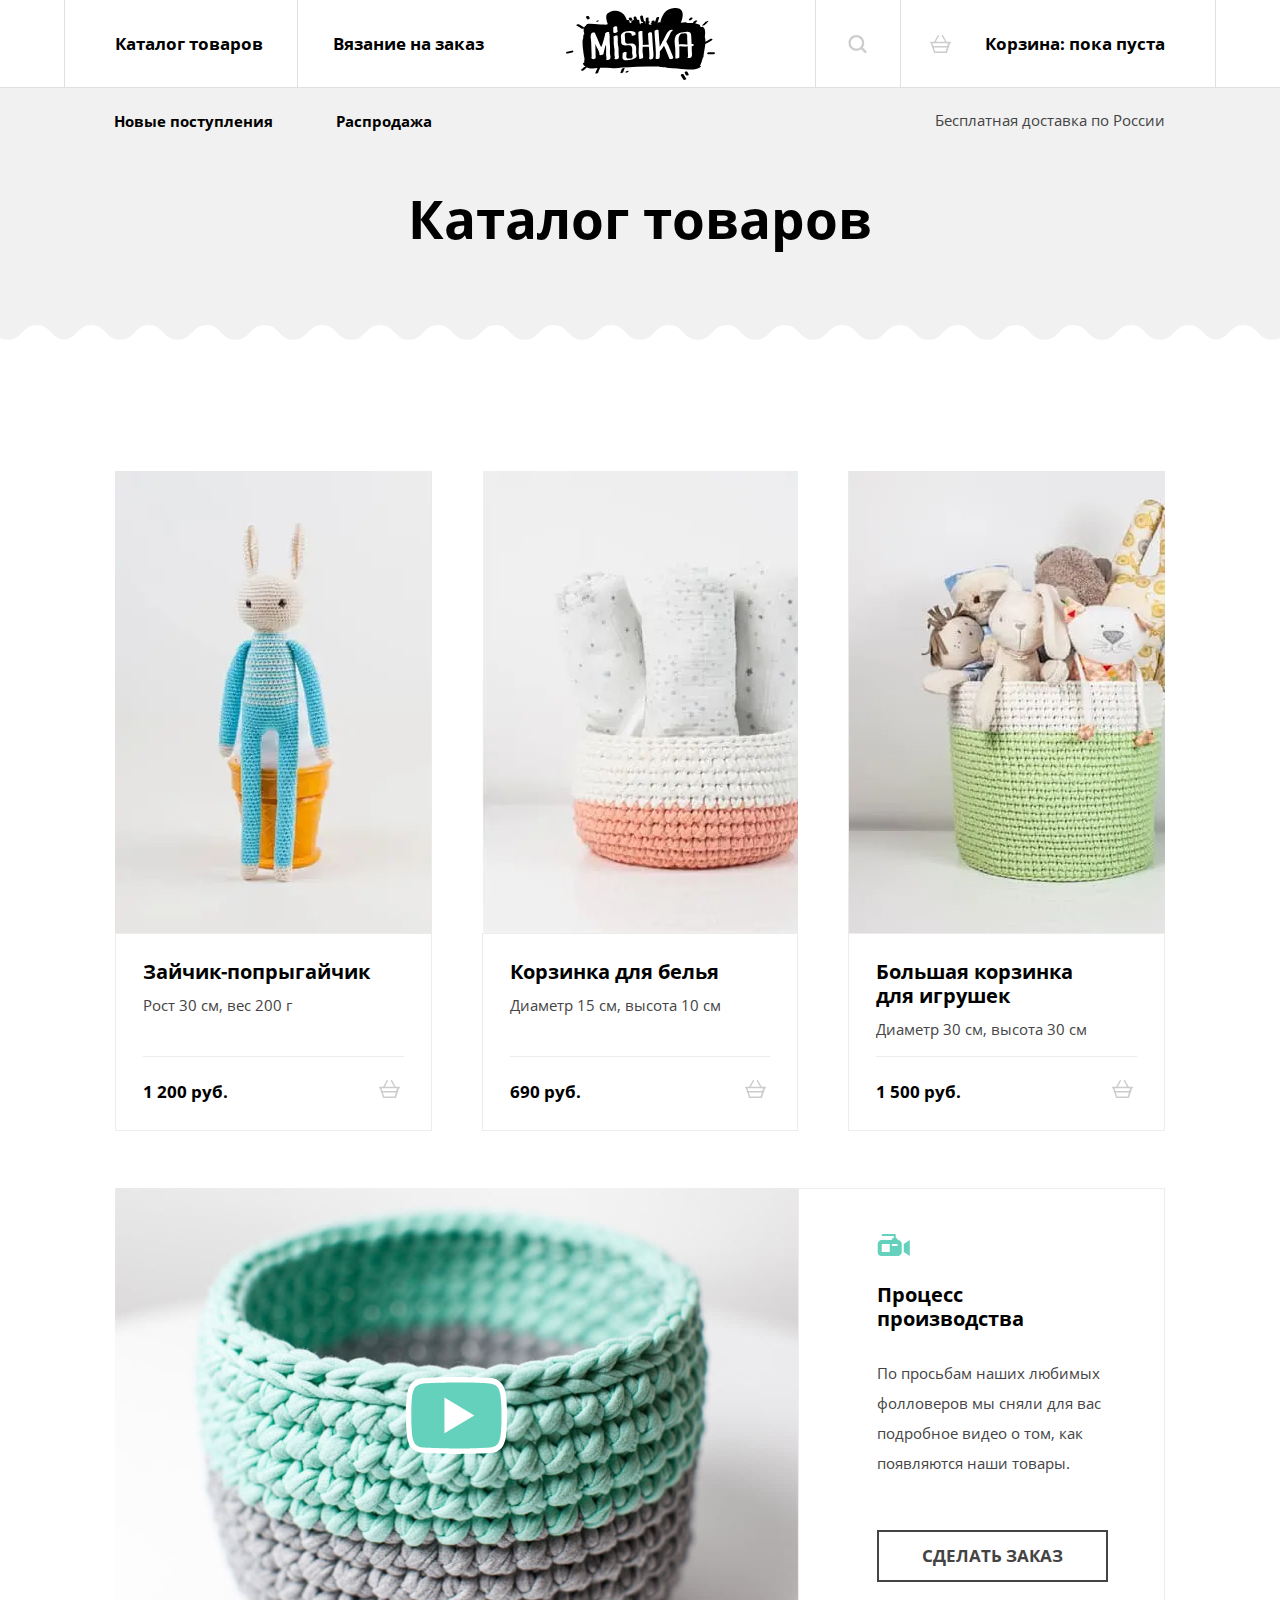
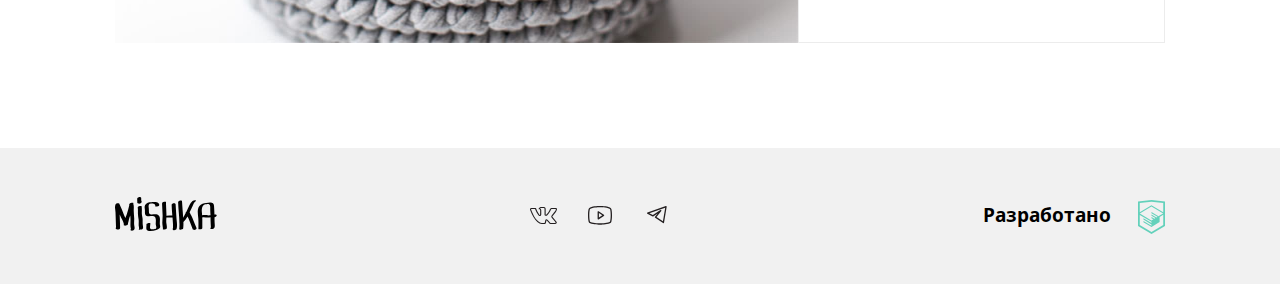
==== commit faaba19a: "Updates" ====
--- a/calalog.html
+++ b/calalog.html
@@ -1 +1 @@
-<!DOCTYPE html><html class="page" lang="ru"><head><meta charset="utf-8"><meta name="viewport" content="width=device-width,initial-scale=1"><title>HTML Academy: Мишка</title><link rel="stylesheet" href="css/style.min.css"><link rel="icon" href="favicon.ico"><link rel="icon" href="img/favicons/icon.svg" type="image/svg+xml"><link rel="apple-touch-icon" href="img/favicons/apple.png"><link rel="manifest" href="manifest.webmanifest"><link rel="preload" href="./fonts/opensans.woff2" type="font/woff2" as="font" crossorigin="anonymous"><link rel="preload" href="./fonts/opensansbold.woff2" type="font/woff2" as="font" crossorigin="anonymous"><link rel="preload" href="./fonts/opensans.woff" type="font/woff" as="font" crossorigin="anonymous"><link rel="preload" href="./fonts/opensansbold.woff" type="font/woff" as="font" crossorigin="anonymous"><meta name="keywords" content="HTML Academy, Мишка, Mishka"><meta name="description" content="Страница каталога"></head><body class="page__body"><header class="header"><div class="header__wrapper"><div class="page__container header__container"><a class="header__logo" href="index.html"><picture><source media="(min-width: 1150px)" srcset="img/logotype-desktop.svg"><source media="(min-width: 768px)" srcset="img/logotype-tablet.svg"><img class="header__logo-image" src="img/logotype-mobile.svg" width="86" height="35" alt="Магазин «Мишка»."></picture></a><nav class="main-nav main-nav--no-js"><button class="main-nav__toggle main-nav__toggle--closed" type="button"><span class="visually-hidden">Открыть или закрыть навигационное меню</span></button><div class="main-nav__wrapper"><ul class="main-nav__list site-list"><li class="site-list__item"><a href="calalog.html">Каталог товаров</a></li><li class="site-list__item"><a href="form.html">Вязание на заказ</a></li></ul><ul class="main-nav__list user-list"><li class="user-list__item"><a class="user-list__login" href="#"><svg aria-hidden="true" focusable="false" width="18" height="18" viewBox="0 0 18 18" fill="none" xmlns="http://www.w3.org/2000/svg"><path d="m17.693 16.057-3.477-3.477c1.023-1.33 1.534-2.966 1.534-4.705C15.75 3.477 12.273 0 7.875 0S0 3.477 0 7.875s3.477 7.875 7.875 7.875c1.739 0 3.375-.614 4.704-1.534l3.478 3.477c.204.205.409.307.818.307.614 0 1.125-.511 1.125-1.125 0-.204-.102-.511-.307-.818ZM2.25 7.875c0-3.068 2.557-5.625 5.625-5.625S13.5 4.807 13.5 7.875 10.943 13.5 7.875 13.5 2.25 10.943 2.25 7.875Z"/></svg> <span>Поиск по сайту</span></a></li><li class="user-list__item"><a class="user-list__basket" href="#"><svg aria-hidden="true" focusable="false" width="21" height="18" viewBox="0 0 21 18" fill="none" xmlns="http://www.w3.org/2000/svg"><path d="M20.188 6.857h-3.55L13.188.381C12.985 0 12.58-.095 12.174.095s-.507.572-.304.953l3.145 5.81H5.783l3.145-5.81c.202-.381 0-.762-.305-.953-.406-.19-.811 0-1.014.286l-3.45 6.476H.812c-.406 0-.812.286-.812.762 0 .381.304.762.812.762h.202l.914 2.857c-.203.095-.305.286-.305.572 0 .38.305.666.71.666L4.058 18h12.884l1.725-5.524c.405 0 .71-.286.71-.667 0-.19-.102-.476-.304-.57l.912-2.858h.203c.406 0 .812-.286.812-.762 0-.476-.406-.762-.812-.762Zm-4.565 9.62H5.073L3.854 12.38h13.087l-1.319 4.095Zm1.623-5.525H3.348l-.812-2.666h15.522l-.812 2.666Z"/></svg> <span>Корзина: пока пуста</span></a></li></ul></div></nav></div></div><div class="header__hero hero"><div class="page__container hero__container"><nav class="hero__header"><ul class="hero__site-list"><li class="hero__site-item"><a href="#">Новые поступления</a></li><li class="hero__site-item"><a href="#">Распродажа</a></li></ul><p class="hero__paragraph">Бесплатная доставка по России</p></nav><h1 class="hero__title">Каталог товаров</h1></div></div></header><main class="main"><section class="catalog"><div class="page__container catalog__container"><h2 class="visually-hidden">Список товаров</h2><ul class="catalog__list"><li class="catalog__card"><a class="catalog__card-link" href="#"><picture class="catalog__card-image-wrapper"><source type="image/webp" media="(min-width: 1150px)" srcset="img/products/product-1-desktop@1x.webp, img/products/product-1-desktop@2x.webp 2x"><source type="image/webp" media="(min-width: 768px)" srcset="img/products/product-1-tablet@1x.webp, img/products/product-1-tablet@2x.webp 2x"><source type="image/webp" srcset="img/products/product-1-mobile@1x.webp, img/products/product-1-mobile@2x.webp 2x"><source media="(min-width: 1150px)" srcset="img/products/product-1-desktop@1x.jpg, img/products/product-1-desktop@2x.jpg 2x"><source media="(min-width: 768px)" srcset="img/products/product-1-tablet@1x.jpg, img/products/product-1-tablet@2x.jpg 2x"><img class="catalog__card-image" src="img/products/product-1-mobile@1x.jpg" srcset="img/products/product-1-mobile@2x.jpg 2x" alt="Фото продукта."></picture><div class="catalog__card-content-wrapper"><h3 class="catalog__card-title">Зайчик-попрыгайчик</h3><p class="catalog__card-characteristics">Рост 30&nbsp;см, вес 200&nbsp;г</p><b class="catalog__card-price">1&nbsp;200&nbsp;руб.</b></div></a><button class="catalog__card-button" type="button" id="modal-size-button"><span class="visually-hidden">Добавить в корзину</span> <svg aria-hidden="true" focusable="false" width="21" height="18"><use href="img/sprite.svg#basket"></use></svg></button></li><li class="catalog__card"><a class="catalog__card-link" href="#"><picture class="catalog__card-image-wrapper"><source type="image/webp" media="(min-width: 1150px)" srcset="img/products/product-2-desktop@1x.webp, img/products/product-2-desktop@2x.webp 2x"><source type="image/webp" media="(min-width: 768px)" srcset="img/products/product-2-tablet@1x.webp, img/products/product-2-tablet@2x.webp 2x"><source type="image/webp" srcset="img/products/product-2-mobile@1x.webp, img/products/product-2-mobile@2x.webp 2x"><source media="(min-width: 1150px)" srcset="img/products/product-2-desktop@1x.jpg, img/products/product-2-desktop@2x.jpg 2x"><source media="(min-width: 768px)" srcset="img/products/product-2-tablet@1x.jpg, img/products/product-2-tablet@2x.jpg 2x"><img class="catalog__card-image" src="img/products/product-2-mobile@1x.jpg" srcset="img/products/product-2-mobile@2x.jpg 2x" alt="Фото продукта."></picture><div class="catalog__card-content-wrapper"><h3 class="catalog__card-title">Корзинка для&nbsp;белья</h3><p class="catalog__card-characteristics">Диаметр 15&nbsp;см, высота 10&nbsp;см</p><b class="catalog__card-price">690&nbsp;руб.</b></div></a><button class="catalog__card-button" type="button" id="modal-size-button"><span class="visually-hidden">Добавить в корзину</span> <svg aria-hidden="true" focusable="false" width="21" height="18"><use href="img/sprite.svg#basket"></use></svg></button></li><li class="catalog__card"><a class="catalog__card-link" href="#"><picture class="catalog__card-image-wrapper"><source type="image/webp" media="(min-width: 1150px)" srcset="img/products/product-3-desktop@1x.webp, img/products/product-3-desktop@2x.webp 2x"><source type="image/webp" media="(min-width: 768px)" srcset="img/products/product-3-tablet@1x.webp, img/products/product-3-tablet@2x.webp 2x"><source type="image/webp" srcset="img/products/product-3-mobile@1x.webp, img/products/product-3-mobile@2x.webp 2x"><source media="(min-width: 1150px)" srcset="img/products/product-3-desktop@1x.jpg, img/products/product-3-desktop@2x.jpg 2x"><source media="(min-width: 768px)" srcset="img/products/product-3-tablet@1x.jpg, img/products/product-3-tablet@2x.jpg 2x"><img class="catalog__card-image" src="img/products/product-3-mobile@1x.jpg" srcset="img/products/product-3-mobile@2x.jpg 2x" alt="Фото продукта."></picture><div class="catalog__card-content-wrapper"><h3 class="catalog__card-title">Большая корзинка для&nbsp;игрушек</h3><p class="catalog__card-characteristics">Диаметр 30&nbsp;см, высота 30&nbsp;см</p><b class="catalog__card-price">1&nbsp;500&nbsp;руб.</b></div></a><button class="catalog__card-button" type="button" id="modal-size-button"><span class="visually-hidden">Добавить в корзину</span> <svg aria-hidden="true" focusable="false" width="21" height="18"><use href="img/sprite.svg#basket"></use></svg></button></li></ul></div></section><section class="manufacturing"><div class="page__container manufacturing__container"><div class="manufacturing__item"><!--<h2 class="manufacturing__title manufacturing__title--mobile">Процесс производства</h2>--><div class="manufacturing__video video"><video class="video__container" poster="img/video-img@2x.jpg"></video><button class="video__button" type="button"><span class="visually-hidden">Воспроизвести</span></button></div><div class="manufacturing__info-wrapper"><h2 class="manufacturing__title">Процесс производства</h2><p class="manufacturing__paragraph">По просьбам наших любимых фолловеров мы сняли для вас подробное видео о&nbsp;том, как появляются наши товары.</p><button class="manufacturing__button button" type="button">Заказать</button></div></div></div></section></main><footer class="footer"><div class="page__container footer__container"><a class="footer__logo" href="index.html"><svg class="footer__logo-img" width="102" height="34" role="img" aria-label="Mishka."><use href="img/sprite.svg#footer-logo"></use></svg></a><div class="footer__social social"><ul class="social__list"><li class="social__item"><a class="social__link social__link--vkontakte" href="https://vk.com/htmlacademy"><span class="visually-hidden">Вконтакте</span> <svg aria-hidden="true" focusable="false" width="27" height="17"><use href="img/sprite.svg#vkontakte"></use></svg></a></li><li class="social__item"><a class="social__link social__link--youtube" href="https://www.youtube.com/user/htmlacademyru"><span class="visually-hidden">Ютуб</span> <svg aria-hidden="true" focusable="false" width="24" height="19"><use href="img/sprite.svg#youtube"></use></svg></a></li><li class="social__item"><a class="social__link social__link--telegram" href="https://t.me/htmlacademy"><span class="visually-hidden">Телеграм</span> <svg aria-hidden="true" focusable="false" width="20" height="18"><use href="img/sprite.svg#telegram"></use></svg></a></li></ul></div><div class="footer__copyright copyright"><a class="copyright__link" href="https://htmlacademy.ru/intensive/adaptive"><span>Разработано</span> <span class="visually-hidden">в</span> <svg class="copyright__link-icon" width="27" height="34"><use href="img/sprite.svg#htmlacademy"></use></svg></a></div></div></footer><div class="modal modal--close"><div class="modal__container"><h2 class="modal__title">Добавить в корзину</h2><form class="modal__form" action="https://echo.htmlacademy.ru/" method="post"><fieldset class="modal__form-group"><legend class="modal__form-label">Выберите размер:</legend><ul class="modal__size-list size-list"><li class="size-list__item"><label class="size-list__control"><input class="visually-hidden size-list__control-input" type="radio" name="size" value="S" checked="checked"> <span class="size-list__control-mark">s</span></label></li><li class="size-list__item"><label class="size-list__control"><input class="visually-hidden size-list__control-input" type="radio" name="size" value="M"> <span class="size-list__control-mark">m</span></label></li><li class="size-list__item"><label class="size-list__control"><input class="visually-hidden size-list__control-input" type="radio" name="size" value="L"> <span class="size-list__control-mark">l</span></label></li></ul></fieldset><button class="modal__form-button button button--add" type="submit">Добавить</button></form></div></div><script src="js/scripts.min.js"></script></body></html>+<!DOCTYPE html><html class="page" lang="ru"><head><meta charset="utf-8"><meta name="viewport" content="width=device-width,initial-scale=1"><title>HTML Academy: Мишка</title><link rel="stylesheet" href="css/style.min.css"><link rel="icon" href="favicon.ico"><link rel="icon" href="img/favicons/icon.svg" type="image/svg+xml"><link rel="apple-touch-icon" href="img/favicons/apple.png"><link rel="manifest" href="manifest.webmanifest"><link rel="preload" href="./fonts/opensans.woff2" type="font/woff2" as="font" crossorigin="anonymous"><link rel="preload" href="./fonts/opensansbold.woff2" type="font/woff2" as="font" crossorigin="anonymous"><link rel="preload" href="./fonts/opensans.woff" type="font/woff" as="font" crossorigin="anonymous"><link rel="preload" href="./fonts/opensansbold.woff" type="font/woff" as="font" crossorigin="anonymous"><meta name="keywords" content="HTML Academy, Мишка, Mishka"><meta name="description" content="Страница каталога"></head><body class="page__body"><header class="header"><div class="header__wrapper"><div class="page__container header__container"><a class="header__logo" href="index.html"><picture><source media="(min-width: 1150px)" srcset="img/logotype-desktop.svg"><source media="(min-width: 768px)" srcset="img/logotype-tablet.svg"><img class="header__logo-image" src="img/logotype-mobile.svg" width="86" height="35" alt="Магазин «Мишка»."></picture></a><nav class="main-nav main-nav--no-js"><button class="main-nav__toggle main-nav__toggle--closed" type="button"><span class="visually-hidden">Открыть или закрыть навигационное меню</span></button><div class="main-nav__wrapper"><ul class="main-nav__list site-list"><li class="site-list__item"><a href="calalog.html">Каталог товаров</a></li><li class="site-list__item"><a href="form.html">Вязание на заказ</a></li></ul><ul class="main-nav__list user-list"><li class="user-list__item"><a class="user-list__login" href="#"><svg aria-hidden="true" focusable="false" width="18" height="18" viewBox="0 0 18 18" fill="none" xmlns="http://www.w3.org/2000/svg"><path d="m17.693 16.057-3.477-3.477c1.023-1.33 1.534-2.966 1.534-4.705C15.75 3.477 12.273 0 7.875 0S0 3.477 0 7.875s3.477 7.875 7.875 7.875c1.739 0 3.375-.614 4.704-1.534l3.478 3.477c.204.205.409.307.818.307.614 0 1.125-.511 1.125-1.125 0-.204-.102-.511-.307-.818ZM2.25 7.875c0-3.068 2.557-5.625 5.625-5.625S13.5 4.807 13.5 7.875 10.943 13.5 7.875 13.5 2.25 10.943 2.25 7.875Z"/></svg> <span>Поиск по сайту</span></a></li><li class="user-list__item"><a class="user-list__basket" href="#"><svg aria-hidden="true" focusable="false" width="21" height="18" viewBox="0 0 21 18" fill="none" xmlns="http://www.w3.org/2000/svg"><path d="M20.188 6.857h-3.55L13.188.381C12.985 0 12.58-.095 12.174.095s-.507.572-.304.953l3.145 5.81H5.783l3.145-5.81c.202-.381 0-.762-.305-.953-.406-.19-.811 0-1.014.286l-3.45 6.476H.812c-.406 0-.812.286-.812.762 0 .381.304.762.812.762h.202l.914 2.857c-.203.095-.305.286-.305.572 0 .38.305.666.71.666L4.058 18h12.884l1.725-5.524c.405 0 .71-.286.71-.667 0-.19-.102-.476-.304-.57l.912-2.858h.203c.406 0 .812-.286.812-.762 0-.476-.406-.762-.812-.762Zm-4.565 9.62H5.073L3.854 12.38h13.087l-1.319 4.095Zm1.623-5.525H3.348l-.812-2.666h15.522l-.812 2.666Z"/></svg> <span>Корзина: пока пуста</span></a></li></ul></div></nav></div></div><div class="header__hero hero"><div class="page__container hero__container"><nav class="hero__header"><ul class="hero__site-list"><li class="hero__site-item"><a href="#">Новые поступления</a></li><li class="hero__site-item"><a href="#">Распродажа</a></li></ul><p class="hero__paragraph">Бесплатная доставка по России</p></nav><h1 class="hero__title">Каталог товаров</h1></div></div></header><main class="main"><section class="catalog"><div class="page__container catalog__container"><h2 class="visually-hidden">Список товаров</h2><ul class="catalog__list"><li class="catalog__card"><a class="catalog__card-link" href="#"><picture class="catalog__card-image-wrapper"><source type="image/webp" media="(min-width: 1150px)" srcset="img/products/product-1-desktop@1x.webp, img/products/product-1-desktop@2x.webp 2x"><source type="image/webp" media="(min-width: 768px)" srcset="img/products/product-1-tablet@1x.webp, img/products/product-1-tablet@2x.webp 2x"><source type="image/webp" srcset="img/products/product-1-mobile@1x.webp, img/products/product-1-mobile@2x.webp 2x"><source media="(min-width: 1150px)" srcset="img/products/product-1-desktop@1x.jpg, img/products/product-1-desktop@2x.jpg 2x"><source media="(min-width: 768px)" srcset="img/products/product-1-tablet@1x.jpg, img/products/product-1-tablet@2x.jpg 2x"><img class="catalog__card-image" src="img/products/product-1-mobile@1x.jpg" srcset="img/products/product-1-mobile@2x.jpg 2x" alt="Фото продукта."></picture><div class="catalog__card-content-wrapper"><h3 class="catalog__card-title">Зайчик-попрыгайчик</h3><p class="catalog__card-characteristics">Рост 30&nbsp;см, вес 200&nbsp;г</p><b class="catalog__card-price">1&nbsp;200&nbsp;руб.</b></div></a><button class="catalog__card-button modal-size-button" type="button"><span class="visually-hidden">Добавить в корзину</span> <svg aria-hidden="true" focusable="false" width="21" height="18"><use href="img/sprite.svg#basket"></use></svg></button></li><li class="catalog__card"><a class="catalog__card-link" href="#"><picture class="catalog__card-image-wrapper"><source type="image/webp" media="(min-width: 1150px)" srcset="img/products/product-2-desktop@1x.webp, img/products/product-2-desktop@2x.webp 2x"><source type="image/webp" media="(min-width: 768px)" srcset="img/products/product-2-tablet@1x.webp, img/products/product-2-tablet@2x.webp 2x"><source type="image/webp" srcset="img/products/product-2-mobile@1x.webp, img/products/product-2-mobile@2x.webp 2x"><source media="(min-width: 1150px)" srcset="img/products/product-2-desktop@1x.jpg, img/products/product-2-desktop@2x.jpg 2x"><source media="(min-width: 768px)" srcset="img/products/product-2-tablet@1x.jpg, img/products/product-2-tablet@2x.jpg 2x"><img class="catalog__card-image" src="img/products/product-2-mobile@1x.jpg" srcset="img/products/product-2-mobile@2x.jpg 2x" alt="Фото продукта."></picture><div class="catalog__card-content-wrapper"><h3 class="catalog__card-title">Корзинка для&nbsp;белья</h3><p class="catalog__card-characteristics">Диаметр 15&nbsp;см, высота 10&nbsp;см</p><b class="catalog__card-price">690&nbsp;руб.</b></div></a><button class="catalog__card-button modal-size-button" type="button"><span class="visually-hidden">Добавить в корзину</span> <svg aria-hidden="true" focusable="false" width="21" height="18"><use href="img/sprite.svg#basket"></use></svg></button></li><li class="catalog__card"><a class="catalog__card-link" href="#"><picture class="catalog__card-image-wrapper"><source type="image/webp" media="(min-width: 1150px)" srcset="img/products/product-3-desktop@1x.webp, img/products/product-3-desktop@2x.webp 2x"><source type="image/webp" media="(min-width: 768px)" srcset="img/products/product-3-tablet@1x.webp, img/products/product-3-tablet@2x.webp 2x"><source type="image/webp" srcset="img/products/product-3-mobile@1x.webp, img/products/product-3-mobile@2x.webp 2x"><source media="(min-width: 1150px)" srcset="img/products/product-3-desktop@1x.jpg, img/products/product-3-desktop@2x.jpg 2x"><source media="(min-width: 768px)" srcset="img/products/product-3-tablet@1x.jpg, img/products/product-3-tablet@2x.jpg 2x"><img class="catalog__card-image" src="img/products/product-3-mobile@1x.jpg" srcset="img/products/product-3-mobile@2x.jpg 2x" alt="Фото продукта."></picture><div class="catalog__card-content-wrapper"><h3 class="catalog__card-title">Большая корзинка для&nbsp;игрушек</h3><p class="catalog__card-characteristics">Диаметр 30&nbsp;см, высота 30&nbsp;см</p><b class="catalog__card-price">1&nbsp;500&nbsp;руб.</b></div></a><button class="catalog__card-button modal-size-button" type="button"><span class="visually-hidden">Добавить в корзину</span> <svg aria-hidden="true" focusable="false" width="21" height="18"><use href="img/sprite.svg#basket"></use></svg></button></li></ul></div></section><section class="manufacturing"><div class="page__container manufacturing__container"><div class="manufacturing__item"><div class="manufacturing__video video"><video class="video__container" poster="img/video-img@2x.jpg"></video><button class="video__button" type="button"><span class="visually-hidden">Воспроизвести</span></button></div><div class="manufacturing__info-wrapper"><h2 class="manufacturing__title">Процесс производства</h2><p class="manufacturing__paragraph">По просьбам наших любимых фолловеров мы сняли для вас подробное видео о&nbsp;том, как появляются наши товары.</p><button class="manufacturing__button button" type="button">Сделать заказ</button></div></div></div></section></main><footer class="footer"><div class="page__container footer__container"><a class="footer__logo" href="index.html"><svg class="footer__logo-img" width="102" height="34" role="img" aria-label="Mishka."><use href="img/sprite.svg#footer-logo"></use></svg></a><div class="footer__social social"><ul class="social__list"><li class="social__item"><a class="social__link social__link--vkontakte" href="https://vk.com/htmlacademy"><span class="visually-hidden">Вконтакте</span> <svg aria-hidden="true" focusable="false" width="27" height="17"><use href="img/sprite.svg#vkontakte"></use></svg></a></li><li class="social__item"><a class="social__link social__link--youtube" href="https://www.youtube.com/user/htmlacademyru"><span class="visually-hidden">Ютуб</span> <svg aria-hidden="true" focusable="false" width="24" height="19"><use href="img/sprite.svg#youtube"></use></svg></a></li><li class="social__item"><a class="social__link social__link--telegram" href="https://t.me/htmlacademy"><span class="visually-hidden">Телеграм</span> <svg aria-hidden="true" focusable="false" width="20" height="18"><use href="img/sprite.svg#telegram"></use></svg></a></li></ul></div><div class="footer__copyright copyright"><a class="copyright__link" href="https://htmlacademy.ru/intensive/adaptive"><span>Разработано</span> <span class="visually-hidden">в</span> <svg class="copyright__link-icon" width="27" height="34"><use href="img/sprite.svg#htmlacademy"></use></svg></a></div></div></footer><div class="modal modal--close"><div class="modal__container"><h2 class="modal__title">Добавить в&nbsp;корзину</h2><form class="modal__form" action="https://echo.htmlacademy.ru/" method="post"><fieldset class="modal__form-group"><legend class="modal__form-label">Выберите размер:</legend><ul class="modal__size-list size-list"><li class="size-list__item"><label class="size-list__control"><input class="visually-hidden size-list__control-input" type="radio" name="size" value="S" checked="checked"> <span class="size-list__control-mark">s</span></label></li><li class="size-list__item"><label class="size-list__control"><input class="visually-hidden size-list__control-input" type="radio" name="size" value="M"> <span class="size-list__control-mark">m</span></label></li><li class="size-list__item"><label class="size-list__control"><input class="visually-hidden size-list__control-input" type="radio" name="size" value="L"> <span class="size-list__control-mark">l</span></label></li></ul></fieldset><button class="modal__form-button button button--add" type="submit">Добавить</button></form></div></div><script src="js/scripts.min.js"></script></body></html>--- a/css/style.min.css
+++ b/css/style.min.css
@@ -1,2 +1,2 @@
-@charset "UTF-8";@keyframes menu-open{0%{transform:scaleY(0);visibility:visible}to{transform:scaleY(1);visibility:visible}}@keyframes menu-close{0%{transform:scaleY(1);visibility:visible}99%{transform:scaleY(0);visibility:visible}to{transform:scaleY(0);visibility:hidden}}@font-face{font-family:"Open Sans";font-style:normal;font-weight:400;src:url(../fonts/opensans.woff2)format("woff2"),url(../fonts/opensans.woff)format("woff");font-display:swap}@font-face{font-family:"Open Sans";font-style:normal;font-weight:700;src:url(../fonts/opensansbold.woff2)format("woff2"),url(../fonts/opensansbold.woff)format("woff");font-display:swap}*,::after,::before{box-sizing:inherit}html{box-sizing:border-box}.visually-hidden{position:absolute;width:1px;height:1px;margin:-1px;padding:0;border:0;white-space:nowrap;clip:rect(0 0 0 0);overflow:hidden}img{max-width:100%}.button{margin:0}button.button{font-family:inherit;cursor:pointer}a.button,button.button{display:inline-flex;align-items:center;justify-content:center;background-color:transparent;color:#444;border-radius:0;border:2px solid #444;box-shadow:none;text-align:center;font-weight:700;text-transform:uppercase;text-decoration:none;transition:140ms all ease-in-out;padding:14px;font-size:17px;line-height:20px}a.button:hover,button.button:hover{background-color:#444;color:#fff}a.button:active,button.button:active{background-color:#444;color:rgba(255,255,255,.3)}a.button:disabled,button.button:disabled{opacity:.3;cursor:default;pointer-events:none;-webkit-user-select:none;user-select:none}a.button--center,button.button--center{width:100%;align-self:center}a.button--add,button.button--add{border:0;padding:16px;background-color:#63d1bb;color:#fff}a.button--add:hover,button.button--add:hover{background-color:#46c1ae}a.button--add:active,button.button--add:active{background-color:#46c1ae;color:rgba(255,255,255,.3)}a.button:not([href]){opacity:.3;cursor:default;pointer-events:none;-webkit-user-select:none;user-select:none}.input{display:flex;align-items:center;font:inherit;color:#444;background:0 0;border:0;border-bottom:2px solid #000;border-radius:0;margin:0;width:100%;cursor:text;outline:0;box-shadow:none;transition:140ms all ease-in-out}@media (max-width:767px){.input{font-size:17px;line-height:18px;min-height:52px;padding:17px 30px 15px 0}}@media (min-width:768px){.input{font-size:19px;line-height:18px;min-height:52px;padding:16px 60px 16px 18px}}.input::placeholder{color:rgba(0,0,0,.3)}.input+svg{color:rgba(0,0,0,.2)}.input:hover{border-color:#63d1ba}.input:hover+svg{color:#63d1ba}.input:focus{border-color:#63d1ba}.input:focus+svg{color:#63d1ba}.input--invalid,.input--invalid:hover,.input:focus:invalid{border-color:red}.input--invalid+svg,.input--invalid:hover+svg,.input:focus:invalid+svg{color:red}.control__input:disabled~span,.input:disabled{opacity:.3;cursor:default;pointer-events:none;-webkit-user-select:none;user-select:none}.input:read-only{cursor:default;pointer-events:none;-webkit-user-select:none;user-select:none}.input--num::-webkit-inner-spin-button,.input--num::-webkit-outer-spin-button{-webkit-appearance:none;appearance:none}.input--textarea{resize:none;border:2px solid #444;min-height:142px;padding:15px;color:#000}.input::-webkit-contacts-auto-fill-button{visibility:hidden;position:absolute;pointer-events:none;right:0}.control{position:relative;cursor:pointer;display:block}@media (max-width:767px){.control{padding:10px 0 10px 61px}}@media (min-width:768px){.control{padding:17px 0 17px 82px}}.control__label{cursor:pointer;color:#000;font-weight:700}@media (max-width:767px){.control__label{font-size:17px;line-height:18px}}@media (min-width:768px){.control__label{font-size:19px;line-height:18px}}.control__mark{position:absolute;left:0;top:50%;transform:translateY(-50%);aspect-ratio:1/1;width:38px;border:2px solid #444}.control__mark--radio{border-radius:50%}@media (min-width:768px){.control__mark{width:52px}}.control__mark--checkbox::before{position:absolute;top:0;right:0;bottom:0;left:0;margin:auto;width:27px;height:16px;background-color:transparent;background-image:url(../img/v.svg);background-repeat:no-repeat;background-size:contain;content:"";display:none}@media (min-width:768px){.control__mark--checkbox::before{width:33px;height:22px}}.control__mark--radio::before{position:absolute;top:0;right:0;bottom:0;left:0;margin:auto;aspect-ratio:1/1;width:16px;background-color:#63d1ba;border-radius:50%;content:"";display:none}@media (min-width:768px){.control__mark--radio::before{width:20px}}.control__input:checked+.control__mark::before{display:block}.control__input:hover+.control__mark{border-color:#63d1ba}.control__input:active+.control__mark,.size-list__control-mark:hover{border-color:rgba(68,68,68,.3)}.modal{position:fixed;z-index:10;top:0;left:0;display:flex;width:100%;height:100%;background-color:rgba(255,255,255,.9)}.modal--close{display:none}.modal__container{position:relative;margin:auto;background-color:#fff;border:1px solid #c6c6c6;box-shadow:0 5px 10px rgba(0,0,0,.25)}@media (max-width:767px){.modal__container{width:100%;padding:28px 30px 46px}}@media (min-width:768px){.modal__container{padding:38px 108px 46px;width:566px}}.modal__title{font-weight:700;font-size:25px;line-height:30px;text-align:center;text-transform:uppercase;margin-bottom:14px}@media (min-width:768px){.modal__title{font-size:30px;line-height:57px;margin:0-15px 11px}}.modal__form{display:flex;flex-direction:column;gap:31px}.modal__form-group{border:0;margin:0;padding:0}.modal__form-label{padding:0;text-align:center;color:#444;margin-bottom:21px}@media (min-width:768px){.modal__form-label{margin-bottom:19px}}.size-list{list-style:none;margin:0;padding:0;display:flex;gap:7px}.size-list__item{flex-grow:1}.size-list__control-mark{padding:16px;display:flex;align-items:center;justify-content:center;background-color:transparent;color:#444;text-transform:uppercase;width:100%;border:2px solid rgba(68,68,68,.1);font-weight:700;font-size:17px;line-height:16px}.size-list__control-mark:active{border-color:#63d1ba}.size-list__control-input:checked~.size-list__control-mark{border-color:#63d1ba}.size-list__control-input:disabled~.size-list__control-mark{opacity:.6;cursor:default;pointer-events:none}.video{position:relative}.video__container{display:block;width:100%;height:100%;object-fit:cover}.video__button{position:absolute;top:0;right:0;bottom:0;left:0;margin:auto;width:101px;height:77px;border:0;cursor:pointer;transition:140ms all ease-in-out;background-color:transparent;background-image:url(../img/play.svg);background-size:contain;background-repeat:no-repeat}.video__button:hover{transform:scale(1.2)}.video__button:active{transform:scale(.8);opacity:.3}.page__body{font-family:"Open Sans","Trebuchet MS",sans-serif;padding:0;margin:0;height:100%;display:flex;justify-content:space-between;flex-direction:column;min-height:100vh;-webkit-font-smoothing:antialiased;-moz-font-smoothing:antialiased;background-color:#fff;color:#000}.page__container{margin:0 auto}@media (max-width:767px){.page__container{padding:0 30px}}@media (min-width:768px){.page__container{padding:0 50px}}@media (min-width:1150px){.page__container{padding:0;max-width:1050px}}.header{background-color:#fff}@media (min-width:768px){.header__wrapper{box-shadow:inset 0-1px 0 0#e0e0e0}}@media (max-width:767px){.header__container{position:relative;z-index:1;border-bottom:1px solid #ececec;min-height:80px}}@media (min-width:768px){.header__container{display:flex;justify-content:space-between;box-shadow:inset 0-1px 0 0#e0e0e0,-1px 0 0 0#e0e0e0;padding-right:0}}@media (min-width:1150px){.header__container{display:block;padding-left:0;position:relative;max-width:1150px}}.header__logo{background-color:transparent;cursor:pointer;display:block;width:-moz-fit-content;width:fit-content;height:-moz-fit-content;height:fit-content;transition:140ms all ease-in-out}@media (max-width:767px){.header__logo{padding:22px 0;margin:0 auto}}@media (min-width:768px){.header__logo{flex-shrink:0;align-self:center}}@media (min-width:1150px){.header__logo{position:absolute;top:0;right:0;bottom:0;left:0;margin:auto}}.header__logo:hover{opacity:.6}.header__logo:active{opacity:.3}.header__logo-image{display:block}@media (max-width:767px){.header__logo-image{width:86px;height:35px}}@media (min-width:768px){.header__logo-image{width:114px;height:46px}}@media (min-width:1150px){.header__logo-image{width:149px;height:72px}}.main-nav__toggle,.site-list__item a{display:block;color:#000;transition:140ms all ease-in-out}.main-nav__toggle{cursor:pointer;font:inherit;background-color:transparent;border:0;margin:0;right:0;top:0;padding:0;aspect-ratio:1/1;height:100%;position:absolute;z-index:2}.main-nav__toggle:hover{opacity:.6}.main-nav__toggle:active{opacity:.3}.main-nav__toggle--closed::before{content:"";position:absolute;top:50%;left:50%;transform:translate(-50%);width:20px;height:2px;background-color:#231f20;box-shadow:0 6px 0 0#000,0-6px 0 0#000}.main-nav__toggle--opened::after,.main-nav__toggle--opened::before{top:0;right:0;bottom:0;left:0;margin:auto;content:"";position:absolute;width:25px;height:2px;background-color:#000;box-shadow:none}.main-nav__toggle--opened::after{transform:rotate(45deg)}.main-nav__toggle--opened::before{transform:rotate(-45deg)}@media (min-width:768px){.main-nav__toggle{display:none}}@media (max-width:767px){.main-nav__wrapper{width:100%;position:absolute;top:100%;right:0;animation-duration:.2s;animation-timing-function:ease-in-out;animation-fill-mode:forwards;transform-origin:0 0;visibility:hidden;transform:scaleY(0)}.main-nav__wrapper--opened{animation-name:menu-open}.main-nav__wrapper--closed{animation-name:menu-close}}@media (min-width:768px){.main-nav__wrapper{position:static}}@media (min-width:1150px){.main-nav__wrapper{display:grid;grid-template-columns:3fr 1fr 3fr;grid-auto-flow:dense}.main-nav__wrapper::before{content:" ";display:block;grid-column:2/3}}.main-nav__list{display:flex}@media (max-width:767px){.main-nav__list{flex-direction:column}.main-nav__list+.main-nav__list{margin-top:-1px}}@media (min-width:768px){.main-nav__list{flex-wrap:wrap;justify-content:flex-end}}@media (max-width:767px){.main-nav--no-js .main-nav__toggle{visibility:hidden}.main-nav--no-js .main-nav__wrapper{visibility:visible;transform:scaleY(1);position:static;margin-left:-30px;width:calc(100% + 60px)}}.site-list{list-style:none;margin:0;padding:0}@media (min-width:768px){.site-list{display:none}}@media (min-width:1150px){.site-list{display:grid;grid-template-columns:auto auto;justify-content:start}}.site-list__item{display:block;position:relative}@media (max-width:767px){.site-list__item:first-child a{border-top:1px solid #ececec}}@media (min-width:768px){.site-list__item:nth-of-type(2n+1) a{padding-left:50px}}.site-list__item a{text-decoration:none;font-weight:700}@media (max-width:767px){.site-list__item a{background-color:#fff;border-bottom:1px solid #ececec;padding:27px 27px 27px 75px;font-size:17px;line-height:24px}}@media (min-width:768px){.site-list__item a{background-color:transparent;padding:32px 35px;font-size:17px;line-height:24px;min-height:88px;box-shadow:-1px -1px 0 0#e0e0e0,inset 0-1px 0 0#e0e0e0}}.site-list__item a:hover{color:rgba(0,0,0,.6)}.site-list__item a:active{color:rgba(0,0,0,.3)}.user-list{list-style:none;margin:0;padding:0}.user-list__item,.user-list__item a{display:block;position:relative}@media (max-width:767px){.user-list__item:first-child a{border-top:1px solid #ececec}}@media (min-width:768px){.user-list__item--active a::before{position:absolute;right:17.5px;left:17.5px;bottom:2px;height:2px;background-color:#63d1bb;content:""}}.user-list__item a{text-decoration:none;font-weight:700;color:#000;fill:rgba(0,0,0,.2);transition:140ms all ease-in-out}@media (max-width:767px){.user-list__item a{background-color:#fff;border-bottom:1px solid #ececec;padding:27px 27px 27px 75px;font-size:17px;line-height:24px}}@media (min-width:768px){.user-list__item a{background-color:transparent;padding:32px 50px 32px 30px;font-size:17px;line-height:24px;min-height:88px;height:100%;box-shadow:1px -1px 0 0#e0e0e0,inset 0-1px 0 0#e0e0e0,inset 1px 0 0 0#e0e0e0}}.user-list__item a:hover{color:rgba(0,0,0,.6);fill:#63d1bb}.user-list__item a:active{color:rgba(0,0,0,.3);fill:rgba(99,209,187,.3)}.user-list__item svg{fill:inherit;width:21px;height:18px}@media (max-width:767px){.user-list__item svg{position:absolute;left:30px}}@media (min-width:768px){.user-list__item svg,.user-list__login svg{position:absolute;left:30px;top:0;bottom:0;margin:auto 0}.user-list__item svg+span{margin-left:50px;display:block}.user-list__login{min-width:83px}.user-list__login span{position:absolute;opacity:0}.user-list__login svg{right:0;left:0;margin:auto}}.main{flex-grow:1}.hero{position:relative;background-color:#f1f1f1}@media (min-width:768px){.hero{padding-bottom:24px}}@media (min-width:1150px){.hero{padding-bottom:34px}}@media (min-width:768px){.hero::after{content:"";position:absolute;bottom:0;right:0;left:0;height:24px;background-image:url(../img/zigzag-white.svg);background-repeat:repeat-x;background-position:bottom center;background-size:auto 100%}}@media (min-width:1150px){.hero::after{height:34px}}.hero--index{background-color:#f7f7f7;background-image:url(../img/hero-background@1x.jpg);background-repeat:no-repeat;background-size:auto 100%;background-position:center;padding-bottom:0}@media (-webkit-min-device-pixel-ratio:2),(min-resolution:2dppx){.hero--index{background-image:url(../img/hero-background@2x.jpg)}}@media (max-width:767px){.hero--index{background-size:auto 373px;background-position:center -18px}.hero--index .hero__title{margin-top:73px;margin-bottom:120px}}@media (min-width:768px){.hero--index .hero__title{margin-top:90px;margin-bottom:372px}}@media (min-width:1150px){.hero--index .hero__title{margin-top:95px;margin-bottom:355px}}.hero--index::after{transform:translateY(50%)}.hero__container{display:flex;flex-direction:column}@media (max-width:767px){.hero__header{display:none}}@media (min-width:768px){.hero__header{display:flex;justify-content:space-between}}.hero__site-list{list-style:none;padding:0;display:flex;flex-wrap:wrap;margin:0 0 0-20px}.hero__site-item a{display:block;padding:20px;font-weight:700;font-size:15px;line-height:24px;text-decoration:none;color:#000}.hero__site-item a:hover{opacity:.6}.hero__site-item a:active{opacity:.3}.hero__paragraph{font-size:15px;line-height:24px;color:#444;text-align:right;flex-shrink:0;margin:20px 0 0;max-width:50%}.hero__title{font:inherit;margin:0;text-align:center;font-weight:700}@media (max-width:767px){.hero__title{font-size:27px;line-height:30px}}@media (min-width:768px){.hero__title{font-size:43px;line-height:50px}}@media (min-width:1150px){.hero__title{font-size:53px;line-height:57px}}@media (max-width:767px){.hero__title{margin-top:73px;margin-bottom:73px}}@media (min-width:768px){.hero__title{margin-top:40px;margin-bottom:65px}}@media (min-width:1150px){.hero__title{margin-top:45px;margin-bottom:80px}}@media (max-width:767px){.hero__list{margin:0-30px}}.products-type-list{list-style:none;padding:0;display:grid}@media (min-width:768px){.products-type-list{margin:0;grid-template-columns:repeat(2,1fr)}}.products-type-list__title,.week-product__characteristics dd{margin:0}.products-type-list__item a{background-color:#63d1bb}.products-type-list__item:nth-of-type(2n+2) a{background-color:#56c3b2}.products-type-list__link{display:block;color:#fff;font:inherit;font-weight:700;text-decoration:none;position:relative;transition:140ms all ease-in-out}.products-type-list__link::after{content:"";width:60px;height:62px;position:absolute;top:22px;right:27px;background-size:contain;background-position:top center;background-repeat:no-repeat;opacity:.5;transition:140ms all ease-in-out}.products-type-list__link--interior::after{background-image:url(../img/interior.svg)}.products-type-list__link--toys::after{background-image:url(../img/toys.svg)}@media (max-width:767px){.products-type-list__link{font-size:19px;line-height:24px;padding:25px 160px 30px 30px}}@media (min-width:768px){.products-type-list__link{font-size:20px;line-height:30px;padding:25px 160px 35px 35px}}.products-type-list__link::before{content:"";position:absolute;right:0;left:0;bottom:0;height:5px;background-color:inherit;transition:140ms all ease-in-out}.products-type-list__link:hover{transform:translateY(-5px)}.products-type-list__link:hover::before{transform:translateY(5px)}.products-type-list__link:hover::after{opacity:.7}.products-type-list__link:active::after{opacity:.3}.week_product__container{position:relative}.week_product__container::after{content:"";position:absolute;bottom:0;height:23px;background-image:url(../img/zigzag-gray.svg);background-size:contain;background-repeat:no-repeat;background-position:bottom center}@media (max-width:767px){.week_product__container::after{width:calc(100% + 30px);left:-30px}}@media (min-width:768px){.week_product__container::after{width:calc(100% + 50px);left:-50px}}@media (min-width:1150px){.week_product__container::after{width:100%;right:0;left:0}}@media (max-width:767px){.week_product__container{display:flex;flex-direction:column;padding-top:31px;padding-bottom:42px}}@media (min-width:768px){.week_product__container{display:grid;grid-template-columns:auto 50%;grid-auto-flow:dense;column-gap:42px;padding-top:40px;padding-bottom:70px}}@media (min-width:1150px){.week_product__container{grid-template-columns:auto 60%;padding-left:175px;column-gap:58px;padding-top:55px;padding-bottom:95px}}.week-product__title{font:inherit;margin:0;font-weight:700;position:relative}@media (max-width:767px){.week-product__title{font-size:25px;line-height:30px}}@media (min-width:768px){.week-product__title{font-size:43px;line-height:50px}}@media (min-width:1150px){.week-product__title{font-size:53px;line-height:57px}}@media (max-width:767px){.week-product__title{display:flex;flex-direction:column-reverse;margin-bottom:17px}}@media (min-width:768px){.week-product__title{grid-column:1/-1;grid-row:1/2;margin-bottom:37px;padding-right:100px}}@media (min-width:1150px){.week-product__title{margin-top:60px;margin-bottom:35px;padding-right:0}}.week-product__title::before{content:"Товар недели";display:block;font-weight:700;font-size:17px;line-height:20px;text-transform:uppercase;color:#63d1bb}@media (max-width:767px){.week-product__title::before{margin-top:4px}}@media (min-width:768px){.week-product__title::before{text-align:center;line-height:17px;position:absolute;width:100px;right:0;top:10px}}@media (min-width:1150px){.week-product__title::before{right:calc(100% + 45px)}}.week_product__paragraph{font:inherit;margin:0;color:#444}@media (max-width:767px){.week_product__paragraph{font-size:15px;line-height:24px}}@media (min-width:768px){.week_product__paragraph{font-size:17px;line-height:30px}}@media (max-width:767px){.week_product__paragraph{margin-bottom:20px}}@media (min-width:768px){.week_product__paragraph{margin-bottom:45px}}@media (min-width:1150px){.week_product__paragraph{margin-bottom:55px}}.week-product__characteristics{margin:0;color:#444;display:flex;flex-direction:column;font-size:15px;line-height:20px}@media (max-width:767px){.week-product__characteristics{margin-bottom:28px}}@media (min-width:768px){.week-product__characteristics{margin-bottom:55px}}@media (min-width:1150px){.week-product__characteristics{margin-bottom:110px}}.week-product__characteristics div{display:grid;grid-template-columns:80px auto;column-gap:20px;padding:8px 0 12px;border-bottom:1px solid #ececec}.week-product__image{display:block;width:100%;height:auto}@media (min-width:768px){.week_product__container picture{grid-column:2/-1;grid-row:2/6;align-self:end}}@media (min-width:1150px){.week_product__container picture{grid-column:2/-1;grid-row:1/6;align-self:start}}.week-product__price{font-weight:700;font-size:17px;line-height:24px;text-align:center;color:#444;margin-top:25px;margin-bottom:10px}@media (min-width:768px){.week-product__price{margin-top:0;margin-bottom:30px}}.week-product__button{margin-top:15px}@media (min-width:768px){.week-product__button{margin:0;align-self:end}}@media (max-width:767px){.about-us__container{padding-top:30px;padding-bottom:30px}}@media (min-width:768px){.about-us__container{padding-top:60px;padding-bottom:83px}}@media (min-width:1150px){.about-us__container{padding-top:68px;padding-bottom:84px;padding-left:175px}}.about-us__title{font:inherit;margin:0;font-weight:700}@media (max-width:767px){.about-us__title{font-size:25px;line-height:30px}}@media (min-width:768px){.about-us__title{font-size:43px;line-height:50px}}@media (min-width:1150px){.about-us__title{font-size:53px;line-height:57px}}@media (max-width:767px){.about-us__title{margin-bottom:28px}}@media (min-width:768px){.about-us__title{margin-bottom:41px}}@media (min-width:1150px){.about-us__title{margin-bottom:40px}}.about-us__list{list-style:none;margin:0;padding:0;display:grid}@media (max-width:767px){.about-us__list{gap:24px}}@media (min-width:768px){.about-us__list{grid-template-columns:auto 50%;grid-template-rows:repeat(3,1fr);grid-auto-flow:column;row-gap:55px;column-gap:50px}}@media (min-width:1150px){.about-us__list{grid-template-columns:auto 60%;row-gap:54px}}.about-us__item{display:flex;flex-direction:column}@media (max-width:767px){.about-us__item{gap:21px}}@media (min-width:768px){.about-us__item{gap:18px}}.about-us__item::before{content:"";display:block;width:55px;height:38px;background-size:initial;background-position:center;background-repeat:no-repeat}.about-us__item--material::before{background-image:url(../img/about-material.svg);background-position:center left 8px}.about-us__item--price::before{background-image:url(../img/about-price.svg)}.about-us__item--like::before{background-image:url(../img/about-like.svg);background-position:center left 6px}.about-us__item--work::before{background-image:url(../img/about-work.svg);background-position:center left 3px}.about-us__item--support::before{background-image:url(../img/about-support.svg);margin-left:-6px}.about-us__item--present::before{background-image:url(../img/about-present.svg);background-position:center left 3px}.about-us__item-title{font:inherit;margin:0;font-weight:700}@media (max-width:767px){.about-us__item-title{font-size:17px;line-height:20px}}@media (min-width:768px){.about-us__item-title{font-size:20px;line-height:22px}.reviews{background-image:url(../img/reviews-background@1x.jpg);background-repeat:no-repeat;background-position:0 0;background-size:350px auto}}@media (-webkit-min-device-pixel-ratio:2) and (min-width:768px),(min-resolution:2dppx) and (min-width:768px){.reviews{background-image:url(../img/reviews-background@2x.jpg)}}@media (min-width:1150px){.reviews{background-image:none}}.reviews__container{position:relative}.reviews__container::after{content:"";position:absolute;bottom:0;height:23px;background-image:url(../img/zigzag-gray.svg);background-size:contain;background-repeat:no-repeat;background-position:bottom center}@media (max-width:767px){.reviews__container::after{width:calc(100% + 30px);left:-30px}}@media (min-width:768px){.reviews__container::after{width:calc(100% + 50px);left:-50px}}@media (min-width:1150px){.reviews__container::after{width:100%;right:0;left:0}}@media (max-width:767px){.reviews__container{padding-top:30px;padding-bottom:48px;display:flex;flex-direction:column}}@media (min-width:768px){.reviews__container{padding-top:82px;padding-bottom:129px}}@media (min-width:1150px){.reviews__container{padding-top:84px;padding-bottom:190px;padding-left:175px}}.reviews__title{font:inherit;margin:0;font-weight:700}@media (max-width:767px){.reviews__title{font-size:25px;line-height:30px}}@media (min-width:768px){.reviews__title{font-size:43px;line-height:50px}}@media (min-width:1150px){.reviews__title{font-size:53px;line-height:57px}}@media (max-width:767px){.reviews__title{margin-bottom:14px}}@media (min-width:768px){.reviews__title{margin-bottom:38px;padding-right:200px}}@media (min-width:1150px){.reviews__title{margin-bottom:35px}}.reviews__text{font:inherit;margin:0;color:#444;text-shadow:#fff 1px 1px,#fff 1px -1px,#fff -1px 1px,#fff -1px -1px}@media (max-width:767px){.reviews__text{font-size:15px;line-height:24px}}@media (min-width:768px){.reviews__text{font-size:17px;line-height:30px}}@media (max-width:767px){.reviews__text{margin-bottom:33px}}@media (min-width:768px){.reviews__text{margin-bottom:61px}}@media (min-width:1150px){.reviews__text{margin-bottom:44px}}.reviews__item{margin:0}.reviews__author-info{display:flex;flex-direction:column}@media (min-width:768px){.reviews__author-info{padding-right:180px}}.reviews__author-mail,.reviews__author-name{font-weight:700;font-size:17px;line-height:24px;font-style:normal}.reviews__author-mail{font-weight:400;line-height:30px;color:#444}@media (min-width:768px){.reviews__write{position:absolute;width:175px;top:80px;right:50px}}@media (min-width:1150px){.reviews__write{top:84px;right:0}}.slider__list{position:relative}.slider__controls{display:flex;height:52px}@media (max-width:767px){.slider__controls{margin-top:30px;margin-bottom:38px;border:1px solid #ececec}.slider__controls::before{content:" ";width:1px;order:2;flex-shrink:0;align-self:stretch;background-color:#ececec}}@media (min-width:768px){.slider__controls{position:absolute;bottom:0;right:0;width:175px}}.slider__button{margin:0;padding:0;border:0;background-color:transparent;box-shadow:none;cursor:pointer;flex-grow:1;transition:140ms all ease-in-out;background-image:url(../img/huge-arrow-left.svg);background-size:initial;background-position:48%center;background-repeat:no-repeat}.slider__button--prev{order:1}.slider__button--next{transform:rotate(180deg);order:3}.slider__button:hover{opacity:.6}.slider__button:active{opacity:.3}@media (min-width:768px){.slider__button{background-position:center}}.order{overflow-x:hidden}@media (max-width:767px){.order__container{padding-top:17px;padding-bottom:50px}}@media (min-width:768px){.order__container{padding-top:55px}}@media (min-width:1150px){.order__container{padding-top:100px}}.order__paragraph{margin:0;color:#444}@media (max-width:767px){.order__paragraph{font-size:13px;line-height:24px;margin-bottom:29px}}@media (min-width:768px){.order__paragraph{font-size:17px;line-height:30px;margin-bottom:13px}}@media (min-width:1150px){.order__paragraph{margin:0 auto 12px;max-width:700px}}@media (max-width:767px){.form{display:flex;flex-direction:column;gap:33px}}.form__group{border:0;margin:0;padding:0;position:relative}@media (min-width:768px){.form__group{padding:50px 0;display:grid;grid-template-columns:1fr 3fr;grid-template-rows:repeat(3,auto)}.form__group:nth-of-type(2n):not(:last-of-type)::after{content:"";position:absolute;height:100%;top:0;bottom:0;width:100vw;background-color:#f1f1f1;left:50%;transform:translateX(-50%);z-index:-1}}@media (min-width:1150px){.form__group{grid-template-columns:1fr 4fr}}.form__group--contacts{display:flex;flex-direction:column}.form__group--submit{display:flex;gap:30px}@media (max-width:767px){.form__group--submit{flex-direction:column;margin-top:-16px}}@media (min-width:768px){.form__group--submit{padding-top:0;justify-content:space-between;align-items:baseline;margin-top:3}}@media (min-width:1150px){.form__group--submit{padding-top:0;padding-left:20%}}.form__legend{display:block;width:-moz-fit-content;width:fit-content;text-transform:uppercase;color:#63d1bb;font-weight:700}@media (max-width:767px){.form__legend{font-size:17px;line-height:16px;min-width:60px;padding:0 20px 0 0;margin:0 0 30px;background-color:#fff}.form__legend::after{content:"";height:1px;width:100%;left:0;position:absolute;background-color:#63d1bb;z-index:-1;top:8px}}@media (min-width:768px){.form__legend{margin-top:15px;grid-row-start:1;grid-row-end:-1;padding-right:15px}}@media (min-width:1150px){.form__legend{margin-left:45px}}@media (max-width:767px){.form__legend--lable{margin-bottom:4px}}.form__group-wrapper{display:grid}.form__group-wrapper:not(:last-of-type){margin-bottom:21px}@media (min-width:768px){.form__group-wrapper:not(:last-of-type){margin-bottom:24px}.form__group-wrapper{grid-template-columns:auto 1fr;align-items:center;gap:25px}}.form__group-wrapper-contact{position:relative}.form__group-wrapper-contact:not(:last-of-type){margin-bottom:30px}@media (min-width:768px){.form__group-wrapper-contact:not(:last-of-type){margin-bottom:24px}.form__group-wrapper-contact{display:grid;grid-template-columns:1fr 3fr;align-items:center}}@media (min-width:1150px){.form__group-wrapper-contact{grid-template-columns:1fr 4fr}}.form__input-with-icon{position:relative}.form__input-with-icon svg{position:absolute;top:50%;transform:translateY(-50%);width:32px}@media (max-width:767px){.form__input-with-icon svg{right:2px}}@media (min-width:768px){.form__input-with-icon svg{right:22px}}.form__label{font-weight:700}@media (max-width:767px){.form__label{font-size:17px;line-height:18px}}@media (min-width:768px){.form__label{font-size:19px;line-height:18px;max-width:150px}}.form__group-list{list-style:none;padding:0;margin:0;display:grid}@media (max-width:767px){.form__group-list{gap:23px}}@media (min-width:768px){.form__group-list{gap:24px}.form__group-list--color{grid-template-columns:repeat(2,1fr);row-gap:50px}}@media (min-width:1150px){.form__group-list--color{grid-template-columns:repeat(3,200px);column-gap:10px}}.form__group-item{display:block;line-height:100%}.form__paragraph{margin:0;color:#444}@media (max-width:767px){.form__paragraph{font-size:14px;line-height:16px;text-align:center;order:-1}}@media (min-width:768px){.form__paragraph{font-size:17px;line-height:30px;text-align:left}.form__button{width:230px}}@media (max-width:767px){.catalog{margin:30px 0}}@media (min-width:768px){.catalog{padding-top:67px;padding-bottom:53px}}@media (min-width:1150px){.catalog{padding-top:111px;padding-bottom:57px}}.catalog__list{margin:0;padding:0;list-style:none;display:grid;gap:30px}@media (min-width:768px){.catalog__list{column-gap:50px;row-gap:55px}}@media (min-width:1150px){.catalog__list{grid-template-columns:repeat(3,1fr)}}.catalog__card{position:relative}.catalog__card-link{display:grid;cursor:pointer;text-decoration:none;color:#000}@media (max-width:767px){.catalog__card-link{grid-template-rows:195px auto}}@media (min-width:768px){.catalog__card-link{grid-template-columns:1fr 1fr}}@media (min-width:1150px){.catalog__card-link{grid-template-columns:auto;grid-template-rows:462px auto;height:100%}}.catalog__card-link:hover .catalog__card-content-wrapper{box-shadow:0 6px 10px rgba(0,0,0,.1)}.catalog__card-link:active .catalog__card-content-wrapper{box-shadow:0 3px 5px rgba(0,0,0,.1)}.catalog__card-image-wrapper{display:block;background-color:#eaeaea}.catalog__card-image{display:block;height:100%;width:100%;object-fit:contain}.catalog__card-content-wrapper{display:flex;flex-direction:column;padding:26px 27px;border:1px solid #ececec;transition:140ms all ease-in-out}@media (min-width:768px){.catalog__card-content-wrapper{padding:26px 34px}}@media (min-width:1150px){.catalog__card-content-wrapper{padding:26px 27px}}.catalog__card-title{font:inherit;font-weight:700;margin:0 0 6px}@media (max-width:767px){.catalog__card-title{font-size:17px;line-height:24px}}@media (min-width:768px){.catalog__card-title{font-size:20px;line-height:24px}}.catalog__card-characteristics{color:#444;font-size:13px;line-height:30px;margin:0 0 17px}@media (min-width:768px){.catalog__card-characteristics{font-size:15px;margin-bottom:36px}}.catalog__card-price{margin-top:auto;border-top:1px solid #ececec;display:block;font-size:15px;line-height:24px;padding-top:22px;padding-right:20px}@media (min-width:768px){.catalog__card-price{font-size:17px;line-height:24px;padding-top:23px}}.catalog__card-button{display:block;background-color:transparent;border:0;cursor:pointer;transition:140ms all ease-in-out;padding:20px;margin-right:-20px;margin-bottom:-20px;color:rgba(0,0,0,.2);position:absolute;bottom:32px;right:27px}@media (min-width:768px){.catalog__card-button{right:32px}}@media (min-width:1150px){.catalog__card-button{bottom:30px}}.catalog__card-button:hover{color:#63d1bb}.catalog__card-button:active{color:rgba(99,209,187,.3)}.catalog__card-button svg{width:21px;height:18px}.manufacturing{margin-top:30px;margin-bottom:58px}@media (min-width:768px){.manufacturing{margin-top:53px;margin-bottom:64px}}@media (min-width:1150px){.manufacturing{margin-top:57px;margin-bottom:105px}}.manufacturing__container{position:relative}@media (max-width:767px){.manufacturing__item{box-shadow:inset 0 0 0 1px #ececec;display:flex;flex-direction:column}}@media (min-width:1150px){.manufacturing__item{display:grid;grid-template-columns:repeat(3,1fr);gap:50px;grid-row:455px}}.manufacturing__item:hover .manufacturing__info-wrapper{box-shadow:0 6px 10px rgba(0,0,0,.1)}.manufacturing__item:active .manufacturing__info-wrapper{box-shadow:0 3px 5px rgba(0,0,0,.1)}@media (max-width:767px){.manufacturing__video{aspect-ratio:26/15}}@media (min-width:1150px){.manufacturing__video{grid-column:span 2}}.manufacturing__info-wrapper{display:flex;flex-direction:column;transition:140ms all ease-in-out}@media (max-width:767px){.manufacturing__info-wrapper{padding:35px 34px 33px}}@media (min-width:768px){.manufacturing__info-wrapper{padding:40px 41px 45px;border:1px solid #ececec}}@media (min-width:1150px){.manufacturing__info-wrapper{padding:40px 57px 60px 80px;margin-left:-50px}}.manufacturing__title{font:inherit;margin:0;font-weight:700;display:flex;align-items:center;order:-1}@media (max-width:767px){.manufacturing__title{font-size:17px;line-height:24px}}@media (min-width:768px){.manufacturing__title{font-size:20px;line-height:24px}}.manufacturing__title::before{content:"";width:33px;height:22px;background-image:url(../img/camera.svg);background-repeat:no-repeat;background-size:contain;flex-shrink:0}@media (max-width:767px){.manufacturing__title{gap:25px;margin-bottom:26px;min-height:48px;padding:21px 34px 0}}@media (min-width:768px){.manufacturing__title{gap:33px;align-items:baseline;margin-bottom:25px}}@media (min-width:1150px){.manufacturing__title{flex-direction:column;align-items:flex-start;gap:27px;margin-bottom:27px}}.manufacturing__paragraph{margin:0;color:#444}@media (max-width:767px){.manufacturing__paragraph{font-size:13px;line-height:24px;margin-bottom:40px}}@media (min-width:768px){.manufacturing__paragraph{font-size:15px;line-height:30px;margin-bottom:40px}}.manufacturing__button{margin-top:auto}.contacts{display:grid}@media (max-width:767px){.contacts{gap:30px}}@media (min-width:768px){.contacts{grid-template-columns:auto 50%;gap:30px}}@media (min-width:1150px){.contacts{grid-template-columns:1fr}}.contacts__wrapper{display:grid;gap:5px;color:#444}@media (max-width:767px){.contacts__wrapper{font-size:14px;line-height:30px;grid-template-columns:85px auto}}@media (min-width:768px){.contacts__wrapper{font-size:17px;line-height:30px;grid-template-columns:75px auto}}.contacts__wrapper span{overflow-wrap:break-word}.contacts__contact{display:grid;gap:5px;font:inherit}.contacts__contact--href{color:#444;text-underline-offset:10px;-webkit-text-decoration-color:#63d1bb;text-decoration-color:#63d1bb}.contacts__contact--href:hover{color:#46c1ae;-webkit-text-decoration-color:#46c1ae;text-decoration-color:#46c1ae}.contacts__contact--href:active{color:#46c1ae;-webkit-text-decoration-color:rgba(70,193,174,.1);text-decoration-color:rgba(70,193,174,.1)}@media (max-width:767px){.location__container{padding-top:38px;padding-bottom:39px;display:flex;flex-direction:column}}@media (min-width:768px){.location__container{padding-top:68px;padding-bottom:57px;display:flex;flex-direction:column}}@media (min-width:1150px){.location__container{padding-top:67px;padding-bottom:105px;display:grid;grid-template-columns:auto 60%;grid-auto-flow:dense;padding-left:175px}}.location__title{font:inherit;font-weight:700;margin:0 0 28px}@media (max-width:767px){.location__title{font-size:25px;line-height:30px}}@media (min-width:768px){.location__title{font-size:43px;line-height:50px}}@media (min-width:1150px){.location__title{font-size:53px;line-height:57px}}@media (min-width:768px){.location__title{position:relative;margin-bottom:50px;padding-right:60px}.location__title::after{content:"";position:absolute;display:block;width:47px;height:81px;background-image:url(../img/flag.svg);background-size:contain;background-repeat:no-repeat;top:50%;transform:translateY(-50%);right:0}}@media (min-width:1150px){.location__title{margin-top:78px;margin-bottom:35px;padding-right:0}.location__title::after{right:calc(100% + 65px)}}@media (max-width:767px){.location__contacts{margin-bottom:62px}}@media (min-width:768px){.location__contacts{margin-bottom:50px}}@media (min-width:1150px){.location__contacts{margin-bottom:85px}}@media (max-width:767px){.location__map{margin-left:-30px;margin-right:-30px;margin-bottom:41px}}@media (min-width:768px){.location__map{margin-left:-50px;margin-right:-50px;margin-bottom:55px}}@media (min-width:1150px){.location__map{margin:0;grid-column:2/-1;grid-row:1/5}}@media (min-width:768px){.location__write{width:230px;align-self:center}}@media (min-width:1150px){.location__write{width:230px;align-self:end;justify-self:start}}.map{position:relative}@media (max-width:767px){.map{height:454px}}@media (min-width:768px){.map{height:457px}}@media (min-width:1150px){.map{height:100%}}.map__image{width:100%;height:100%;object-fit:cover;position:absolute;top:0;left:0;right:0;bottom:0;z-index:1}.map__interactive{width:100%;height:100%;padding:0;margin:0;position:relative;border:0;z-index:2}.footer{background-color:#f1f1f1}.footer__container{display:flex}@media (max-width:767px){.footer__container{padding-top:15px;padding-bottom:22px;flex-direction:column}}@media (min-width:768px){.footer__container{padding-top:57px;padding-bottom:57px;display:grid;grid-template-columns:repeat(3,1fr);align-items:center}}@media (max-width:767px){.footer__logo{display:none}}.footer__logo svg{color:#000}.copyright__link:hover .copyright__link-icon,.footer__logo:hover svg{color:#46c1ae}.copyright__link:active .copyright__link-icon,.footer__logo:active svg{color:rgba(70,193,174,.3)}@media (max-width:767px){.footer__social{padding-top:12px;padding-bottom:30px;border-bottom:1px solid #e0e0e0}}@media (min-width:768px){.footer__social{padding-top:10px;padding-bottom:10px;margin-right:8px}}@media (min-width:1150px){.footer__social{margin-right:5px;margin-bottom:5px}}@media (max-width:767px){.footer__copyright{padding-top:22px;align-self:center}}@media (min-width:768px){.footer__copyright{justify-self:end}}@media (min-width:1150px){.footer__copyright{margin-top:2px}}.social__list{list-style:none;padding:0;margin:0;display:flex;flex-wrap:wrap;justify-content:center;gap:24px}.copyright__link,.social__link{transition:140ms all ease-in-out}.social__link{width:28px;height:22px;position:relative;display:block;background-color:transparent;color:#231f20}.social__link:hover{color:#63d1bb}.social__link:active{color:rgba(99,209,187,.3)}.social__link svg{position:absolute;top:0;right:0;bottom:0;left:0;margin:auto}.copyright__link{font:inherit;color:#000;text-decoration:none;font-weight:700;font-size:19px;line-height:18px}.copyright__link-icon{vertical-align:middle;color:#63d1bb;margin-left:27px}
+@charset "UTF-8";@keyframes menu-open{0%{transform:scaleY(0);visibility:visible}to{transform:scaleY(1);visibility:visible}}@keyframes menu-close{0%{transform:scaleY(1);visibility:visible}99%{transform:scaleY(0);visibility:visible}to{transform:scaleY(0);visibility:hidden}}@font-face{font-family:"Open Sans";font-style:normal;font-weight:400;src:url(../fonts/opensans.woff2)format("woff2"),url(../fonts/opensans.woff)format("woff");font-display:swap}@font-face{font-family:"Open Sans";font-style:normal;font-weight:700;src:url(../fonts/opensansbold.woff2)format("woff2"),url(../fonts/opensansbold.woff)format("woff");font-display:swap}*,::after,::before{box-sizing:inherit}html{box-sizing:border-box}.visually-hidden{position:absolute;width:1px;height:1px;margin:-1px;padding:0;border:0;white-space:nowrap;clip:rect(0 0 0 0);overflow:hidden}img{max-width:100%}.button,.week-product__characteristics dd{margin:0}button.button{font-family:inherit;cursor:pointer}a.button,button.button{display:inline-flex;align-items:center;justify-content:center;background-color:transparent;color:#444;border-radius:0;border:2px solid #444;box-shadow:none;text-align:center;font-weight:700;text-transform:uppercase;text-decoration:none;transition:140ms all ease-in-out;padding:14px;font-size:17px;line-height:20px}@media (max-width:767px){a.button,button.button{letter-spacing:.5px}}a.button:hover,button.button:hover{background-color:#444;color:#fff}a.button:active,button.button:active{background-color:#444;color:rgba(255,255,255,.3)}a.button:disabled,button.button:disabled{opacity:.3;cursor:default;pointer-events:none;-webkit-user-select:none;user-select:none}a.button--center,button.button--center{width:100%;align-self:center}a.button--add,button.button--add{border:0;padding:16px;background-color:#63d1bb;color:#fff}a.button--add:hover,button.button--add:hover{background-color:#46c1ae}a.button--add:active,button.button--add:active{background-color:#46c1ae;color:rgba(255,255,255,.3)}a.button:not([href]){opacity:.3;cursor:default;pointer-events:none;-webkit-user-select:none;user-select:none}.input{display:flex;align-items:center;font:inherit;color:#444;background:0 0;border:0;border-bottom:2px solid #000;border-radius:0;margin:0;width:100%;cursor:text;outline:0;box-shadow:none;transition:140ms all ease-in-out}@media (max-width:767px){.input{font-size:17px;line-height:18px;min-height:52px;padding:17px 30px 15px 0}}@media (min-width:768px){.input{font-size:19px;line-height:18px;min-height:52px;padding:14px 60px 11px 18px}}.input::placeholder{color:rgba(0,0,0,.3)}.input+svg{color:rgba(0,0,0,.2)}.input:hover{border-color:#63d1ba}.input:hover+svg{color:#63d1ba}.input:focus{border-color:#63d1ba}.input:focus+svg{color:#63d1ba}.input--invalid,.input--invalid:hover,.input:focus:invalid{border-color:red}.input--invalid+svg,.input--invalid:hover+svg,.input:focus:invalid+svg{color:red}.control__input:disabled~span,.input:disabled{opacity:.3;cursor:default;pointer-events:none;-webkit-user-select:none;user-select:none}.input:read-only{cursor:default;pointer-events:none;-webkit-user-select:none;user-select:none}.input--num::-webkit-inner-spin-button,.input--num::-webkit-outer-spin-button{-webkit-appearance:none;appearance:none}.input--textarea{resize:none;border:2px solid #444;min-height:142px;padding:15px;color:#000}.input::-webkit-contacts-auto-fill-button{visibility:hidden;position:absolute;pointer-events:none;right:0}.control{position:relative;cursor:pointer;display:block}@media (max-width:767px){.control{display:flex;gap:22px;align-items:center}}@media (min-width:768px){.control{padding:17px 0 17px 82px}}.control__label{cursor:pointer;color:#000;font-weight:700}@media (max-width:767px){.control__label{font-size:17px;line-height:18px;padding-top:4px}}@media (min-width:768px){.control__label{font-size:19px;line-height:18px}}.control__mark{position:absolute;left:0;top:50%;aspect-ratio:1/1;width:38px;border:2px solid #444}@media (max-width:767px){.control__mark{position:relative;flex-shrink:0}}@media (min-width:768px){.control__mark{width:52px;transform:translateY(-50%)}}.control__mark--checkbox::before{position:absolute;top:0;right:0;bottom:0;left:0;margin:auto;width:27px;height:16px;background-color:transparent;background-image:url(../img/v.svg);background-repeat:no-repeat;background-size:contain;content:"";display:none}@media (min-width:768px){.control__mark--checkbox::before{width:33px;height:22px}}.control__mark--radio{border-radius:50%}@media (max-width:767px){.control__mark--radio{width:40px}}@media (min-width:768px){.control__mark--radio{width:50px}}.control__mark--radio::before{position:absolute;top:0;right:0;bottom:0;left:0;margin:auto;aspect-ratio:1/1;width:16px;background-color:#63d1ba;border-radius:50%;content:"";display:none}@media (min-width:768px){.control__mark--radio::before{width:20px}}.control__input:checked+.control__mark::before{display:block}.control__input:hover+.control__mark{border-color:#63d1ba}.control__input:active+.control__mark,.size-list__control-mark:hover{border-color:rgba(68,68,68,.3)}.modal{position:fixed;z-index:10;top:0;left:0;display:flex;width:100%;height:100%;background-color:rgba(255,255,255,.9)}.modal--close{display:none}.modal__container{position:relative;margin:auto;background-color:#fff;border:1px solid #c6c6c6;box-shadow:0 5px 10px rgba(0,0,0,.25)}@media (max-width:767px){.modal__container{width:100%;padding:30px 30px 46px}}@media (min-width:768px){.modal__container{padding:38px 108px 46px;width:566px}}.modal__title{font-weight:700;font-size:25px;line-height:30px;text-align:center;text-transform:uppercase;margin:0 0 14px}@media (min-width:768px){.modal__title{font-size:30px;line-height:57px;margin:0-15px 11px}}.modal__form{display:flex;flex-direction:column;gap:31px}.modal__form-group{border:0;margin:0;padding:0}.modal__form-label{padding:0;font-size:15px;line-height:30px;text-align:center;color:#444;margin-bottom:20px}@media (min-width:768px){.modal__form-label{font-size:17px;margin-bottom:19px}}.size-list{list-style:none;margin:0;padding:0;display:flex;gap:7px}.size-list__item{flex-grow:1}.size-list__control-mark{padding:16px;display:flex;align-items:center;justify-content:center;background-color:transparent;color:#444;text-transform:uppercase;width:100%;border:2px solid rgba(68,68,68,.1);font-weight:700;font-size:17px;line-height:16px}.size-list__control-mark:active{border-color:#63d1ba}.size-list__control-input:checked~.size-list__control-mark{border-color:#63d1ba}.size-list__control-input:disabled~.size-list__control-mark{opacity:.6;cursor:default;pointer-events:none}.video{position:relative}.video__container{display:block;width:100%;height:100%;object-fit:cover}.video__button{position:absolute;top:0;right:0;bottom:0;left:0;margin:auto;width:101px;height:77px;border:0;cursor:pointer;transition:140ms all ease-in-out;background-color:transparent;background-image:url(../img/play.svg);background-size:contain;background-repeat:no-repeat}.video__button:hover{transform:scale(1.2)}.video__button:active{transform:scale(.8);opacity:.3}.page__body{font-family:"Open Sans","Trebuchet MS",sans-serif;padding:0;margin:0;height:100%;display:flex;justify-content:space-between;flex-direction:column;min-height:100vh;-webkit-font-smoothing:antialiased;-moz-font-smoothing:antialiased;background-color:#fff;color:#000}.page__container{margin:0 auto}@media (max-width:767px){.page__container{padding:0 30px}}@media (min-width:768px){.page__container{padding:0 50px}}@media (min-width:1150px){.page__container{padding:0;max-width:1050px}}.header{background-color:#fff}@media (min-width:768px){.header__wrapper{box-shadow:inset 0-1px 0 0#e0e0e0}}@media (max-width:767px){.header__container{position:relative;z-index:1;border-bottom:1px solid #ececec;min-height:80px}}@media (min-width:768px){.header__container{display:flex;justify-content:space-between;box-shadow:inset 0-1px 0 0#e0e0e0,-1px 0 0 0#e0e0e0;padding-right:0}}@media (min-width:1150px){.header__container{display:block;padding-left:0;position:relative;max-width:1150px}}.header__logo{background-color:transparent;cursor:pointer;display:block;width:-moz-fit-content;width:fit-content;height:-moz-fit-content;height:fit-content;transition:140ms all ease-in-out}@media (max-width:767px){.header__logo{padding:22px 0;margin:0 auto}}@media (min-width:768px){.header__logo{flex-shrink:0;align-self:center}}@media (min-width:1150px){.header__logo{position:absolute;top:0;right:0;bottom:0;left:0;margin:auto}}.header__logo:hover{opacity:.6}.header__logo:active{opacity:.3}.header__logo-image{display:block}@media (max-width:767px){.header__logo-image{width:86px;height:35px}}@media (min-width:768px){.header__logo-image{width:114px;height:46px}}@media (min-width:1150px){.header__logo-image{width:149px;height:72px}}.main-nav__toggle,.site-list__item a{display:block;color:#000;transition:140ms all ease-in-out}.main-nav__toggle{cursor:pointer;font:inherit;background-color:transparent;border:0;margin:0;right:0;top:0;padding:0;aspect-ratio:1/1;height:100%;position:absolute;z-index:2}.main-nav__toggle:hover{opacity:.6}.main-nav__toggle:active{opacity:.3}.main-nav__toggle--closed::before{content:"";position:absolute;top:50%;left:50%;transform:translate(-50%);width:20px;height:2px;background-color:#231f20;box-shadow:0 6px 0 0#000,0-6px 0 0#000}.main-nav__toggle--opened::after,.main-nav__toggle--opened::before{top:0;right:0;bottom:0;left:0;margin:auto;content:"";position:absolute;width:25px;height:2px;background-color:#000;box-shadow:none}.main-nav__toggle--opened::after{transform:rotate(45deg)}.main-nav__toggle--opened::before{transform:rotate(-45deg)}@media (min-width:768px){.main-nav__toggle{display:none}}@media (max-width:767px){.main-nav__wrapper{width:100%;position:absolute;top:100%;right:0;animation-duration:.2s;animation-timing-function:ease-in-out;animation-fill-mode:forwards;transform-origin:0 0;visibility:hidden;transform:scaleY(0)}.main-nav__wrapper--opened{animation-name:menu-open}.main-nav__wrapper--closed{animation-name:menu-close}}@media (min-width:768px){.main-nav__wrapper{position:static}}@media (min-width:1150px){.main-nav__wrapper{display:grid;grid-template-columns:3fr 1fr 3fr;grid-auto-flow:dense}.main-nav__wrapper::before{content:" ";display:block;grid-column:2/3}}.main-nav__list{display:flex}@media (max-width:767px){.main-nav__list{flex-direction:column}.main-nav__list+.main-nav__list{margin-top:-1px}}@media (min-width:768px){.main-nav__list{flex-wrap:wrap;justify-content:flex-end}}@media (max-width:767px){.main-nav--no-js .main-nav__toggle{visibility:hidden}.main-nav--no-js .main-nav__wrapper{visibility:visible;transform:scaleY(1);position:static;margin-left:-30px;width:calc(100% + 60px)}}.site-list{list-style:none;margin:0;padding:0}@media (min-width:768px){.site-list{display:none}}@media (min-width:1150px){.site-list{display:grid;grid-template-columns:auto auto;justify-content:start}}.site-list__item{display:block;position:relative}@media (max-width:767px){.site-list__item:first-child a{border-top:1px solid #ececec}}@media (min-width:768px){.site-list__item:nth-of-type(2n+1) a{padding-left:50px}}.site-list__item a{text-decoration:none;font-weight:700}@media (max-width:767px){.site-list__item a{background-color:#fff;border-bottom:1px solid #ececec;padding:27px 27px 27px 75px;font-size:17px;line-height:24px}}@media (min-width:768px){.site-list__item a{background-color:transparent;padding:32px 35px;font-size:17px;line-height:24px;min-height:88px;box-shadow:-1px -1px 0 0#e0e0e0,inset 0-1px 0 0#e0e0e0}}.site-list__item a:hover{color:rgba(0,0,0,.6)}.site-list__item a:active{color:rgba(0,0,0,.3)}.user-list{list-style:none;margin:0;padding:0}.user-list__item,.user-list__item a{display:block;position:relative}@media (max-width:767px){.user-list__item:first-child a{border-top:1px solid #ececec}}@media (min-width:768px){.user-list__item--active a::before{position:absolute;right:17.5px;left:17.5px;bottom:2px;height:2px;background-color:#63d1bb;content:""}}.user-list__item a{text-decoration:none;font-weight:700;color:#000;fill:rgba(0,0,0,.2);transition:140ms all ease-in-out}@media (max-width:767px){.user-list__item a{background-color:#fff;border-bottom:1px solid #ececec;padding:27px 27px 27px 75px;font-size:17px;line-height:24px}}@media (min-width:768px){.user-list__item a{background-color:transparent;padding:32px 50px 32px 33px;font-size:17px;line-height:24px;min-height:88px;height:100%;box-shadow:1px -1px 0 0#e0e0e0,inset 0-1px 0 0#e0e0e0,inset 1px 0 0 0#e0e0e0}}.user-list__item a:hover{color:rgba(0,0,0,.6);fill:#63d1bb}.user-list__item a:active{color:rgba(0,0,0,.3);fill:rgba(99,209,187,.3)}@media (min-width:1150px){.user-list__item a{padding-left:35px}}.user-list__item svg{fill:inherit;width:21px;height:18px}@media (max-width:767px){.user-list__item svg{position:absolute;left:30px;top:30px}}@media (min-width:768px){.user-list__item svg,.user-list__login svg{position:absolute;left:30px;top:0;bottom:0;margin:auto 0}.user-list__item svg+span{margin-left:50px;display:block}.user-list__login{min-width:83px}.user-list__login span{position:absolute;opacity:0}.user-list__login svg{right:0;left:0;margin:auto}}.hero{position:relative;background-color:#f1f1f1}@media (min-width:768px){.hero{padding-bottom:24px}}@media (min-width:1150px){.hero{padding-bottom:34px}}@media (min-width:768px){.hero::after{content:"";position:absolute;bottom:0;right:0;left:0;height:24px;background-image:url(../img/zigzag-white.svg);background-repeat:repeat-x;background-position:bottom center;background-size:auto 100%}}@media (min-width:1150px){.hero::after{height:36px}}.hero--index{background-color:#f7f7f7;background-image:url(../img/hero-background@1x.jpg);background-repeat:no-repeat;background-size:auto 100%;background-position:center;padding-bottom:0}@media (-webkit-min-device-pixel-ratio:2),(min-resolution:2dppx){.hero--index{background-image:url(../img/hero-background@2x.jpg)}}@media (max-width:767px){.hero--index{background-size:auto 373px;background-position:center -18px}.hero--index .hero__title{margin-top:73px;margin-bottom:120px}}@media (min-width:768px){.hero--index .hero__title{margin-top:90px;margin-bottom:370px}}@media (min-width:1150px){.hero--index .hero__title{margin-top:92px;margin-bottom:355px}}.hero--index::after{transform:translateY(50%)}@media (min-width:1150px){.hero--index::after{height:39.5px}}.hero__container{display:flex;flex-direction:column}@media (max-width:767px){.hero__header{display:none}}@media (min-width:768px){.hero__header{display:flex;justify-content:space-between}}.hero__site-list{list-style:none;padding:0;display:flex;flex-wrap:wrap;margin:0 0 0-20px}@media (min-width:1150px){.hero__site-list{column-gap:25px}}.hero__site-item a{display:block;padding:21px 19px;font-weight:700;font-size:15px;line-height:24px;text-decoration:none;color:#000}.hero__site-item a:hover{opacity:.6}.hero__site-item a:active{opacity:.3}.hero__paragraph{font-size:15px;line-height:24px;color:#444;text-align:right;flex-shrink:0;margin:20px 0 0;max-width:50%}.hero__title{font:inherit;margin:0;text-align:center;font-weight:700}@media (max-width:767px){.hero__title{font-size:27px;line-height:30px}}@media (min-width:768px){.hero__title{font-size:43px;line-height:50px}}@media (min-width:1150px){.hero__title{font-size:53px;line-height:57px}}@media (max-width:767px){.hero__title{margin-top:73px;margin-bottom:73px}}@media (min-width:768px){.hero__title{margin-top:36px;margin-bottom:62px}}@media (min-width:1150px){.hero__title{margin-top:36px;margin-bottom:80px}}@media (max-width:767px){.hero__list{margin:0-30px}}.products-type-list{list-style:none;padding:0;display:grid}@media (min-width:768px){.products-type-list{margin:0;grid-template-columns:repeat(2,1fr)}}.products-type-list__item a{background-color:#63d1bb}.products-type-list__item:nth-of-type(2n+2) a{background-color:#56c3b2}.products-type-list__link{margin:0;display:block;color:#fff;font:inherit;font-weight:700;text-decoration:none;position:relative;transition:140ms all ease-in-out}.products-type-list__link::after{content:"";width:60px;height:62px;position:absolute;top:22px;right:27px;background-size:contain;background-position:top center;background-repeat:no-repeat;opacity:.5;transition:140ms all ease-in-out}@media (min-width:768px){.products-type-list__link::after{top:30px}}.products-type-list__link--interior::after{background-image:url(../img/interior.svg)}.products-type-list__link--toys::after{background-image:url(../img/toys.svg)}@media (min-width:768px){.products-type-list__link--toys::after{right:34px}}@media (max-width:767px){.products-type-list__link{font-size:19px;line-height:24px;padding:25px 160px 30px 30px}}@media (min-width:768px){.products-type-list__link{font-size:20px;line-height:30px;padding:25px 160px 35px 35px}}.products-type-list__link::before{content:"";position:absolute;right:0;left:0;bottom:0;height:5px;background-color:inherit;transition:140ms all ease-in-out}.products-type-list__link:hover{transform:translateY(-5px)}.products-type-list__link:hover::before{transform:translateY(5px)}.products-type-list__link:hover::after{opacity:.7}.products-type-list__link:active::after{opacity:.3}.main{flex-grow:1}.week_product__container{position:relative}.week_product__container::after{content:"";position:absolute;bottom:0;height:23px;background-image:url(../img/zigzag-gray.svg);background-size:contain;background-repeat:no-repeat;background-position:bottom center}@media (max-width:767px){.week_product__container::after{width:calc(100% + 30px);left:-30px;background-size:320px auto;background-repeat:repeat-x}}@media (min-width:768px){.week_product__container::after{width:calc(100% + 50px);left:-50px;background-size:768px auto;background-repeat:repeat-x;background-position:bottom left 10px}}@media (min-width:1150px){.week_product__container::after{width:100%;right:0;left:0;background-repeat:repeat-x;background-size:contain;background-position:bottom left}}@media (max-width:767px){.week_product__container{display:flex;flex-direction:column;padding-top:31px;padding-bottom:42px}}@media (min-width:768px){.week_product__container{display:grid;grid-template-columns:auto 50%;grid-auto-flow:dense;column-gap:42px;padding-top:53px;padding-bottom:70px}}@media (min-width:1150px){.week_product__container{grid-template-columns:auto 60%;padding-left:175px;column-gap:58px;padding-top:70px;padding-bottom:95px}}.week-product__title{font:inherit;margin:0;font-weight:700;position:relative}@media (max-width:767px){.week-product__title{font-size:25px;line-height:30px}}@media (min-width:768px){.week-product__title{font-size:43px;line-height:50px}}@media (min-width:1150px){.week-product__title{font-size:53px;line-height:57px}}@media (max-width:767px){.week-product__title{display:flex;flex-direction:column-reverse;margin-bottom:17px}}@media (min-width:768px){.week-product__title{grid-column:1/-1;grid-row:1/2;margin-bottom:37px;padding-right:100px}}@media (min-width:1150px){.week-product__title{margin-top:60px;margin-bottom:35px;padding-right:0}}.week-product__title::before{content:"Товар недели";display:block;font-weight:700;font-size:17px;line-height:20px;text-transform:uppercase;color:#63d1bb}@media (max-width:767px){.week-product__title::before{margin-top:4px}}@media (min-width:768px){.week-product__title::before{text-align:center;line-height:17px;position:absolute;width:100px;right:13px;top:5px}}@media (min-width:1150px){.week-product__title::before{right:calc(100% + 45px);top:10px}}.week_product__paragraph{font:inherit;margin:0;color:#444}@media (max-width:767px){.week_product__paragraph{font-size:15px;line-height:24px}}@media (min-width:768px){.week_product__paragraph{font-size:17px;line-height:30px}}@media (max-width:767px){.week_product__paragraph{margin-bottom:20px}}@media (min-width:768px){.week_product__paragraph{margin-bottom:39px}}@media (min-width:1150px){.week_product__paragraph{margin-bottom:52px}}.week-product__characteristics{margin:0;color:#444;display:flex;flex-direction:column;font-size:15px;line-height:20px}@media (max-width:767px){.week-product__characteristics{margin-bottom:28px}}@media (min-width:768px){.week-product__characteristics{margin-bottom:60px}}@media (min-width:1150px){.week-product__characteristics{margin-bottom:110px}}.week-product__characteristics div{display:grid;grid-template-columns:80px auto;column-gap:20px;padding:8px 0 11px;border-bottom:1px solid #ececec}@media (min-width:768px){.week-product__characteristics div{column-gap:17px}}@media (min-width:1150px){.week-product__characteristics div{column-gap:20px}}.week-product__image{display:block;width:100%;height:auto}@media (min-width:768px){.week_product__container picture{grid-column:2/-1;grid-row:2/6;align-self:end}}@media (min-width:1150px){.week_product__container picture{grid-column:2/-1;grid-row:1/6;align-self:start}}.week-product__price{font-weight:700;font-size:17px;line-height:24px;text-align:center;color:#444;margin-top:25px;margin-bottom:10px}@media (min-width:768px){.week-product__price{font-size:20px;margin-top:0;margin-bottom:31px}}.week-product__button{margin-top:15px}@media (min-width:768px){.week-product__button{margin:0;align-self:end}}@media (max-width:767px){.about-us__container{padding-top:30px;padding-bottom:30px}}@media (min-width:768px){.about-us__container{padding-top:60px;padding-bottom:83px}}@media (min-width:1150px){.about-us__container{padding-top:68px;padding-bottom:84px;padding-left:175px}}.about-us__title{font:inherit;margin:0;font-weight:700}@media (max-width:767px){.about-us__title{font-size:25px;line-height:30px}}@media (min-width:768px){.about-us__title{font-size:43px;line-height:50px}}@media (min-width:1150px){.about-us__title{font-size:53px;line-height:57px}}@media (max-width:767px){.about-us__title{margin-bottom:28px}}@media (min-width:768px){.about-us__title{margin-bottom:41px}}@media (min-width:1150px){.about-us__title{margin-bottom:40px}}.about-us__list{list-style:none;margin:0;padding:0;display:grid}@media (max-width:767px){.about-us__list{gap:24px}}@media (min-width:768px){.about-us__list{grid-template-columns:auto 50%;grid-template-rows:repeat(3,1fr);grid-auto-flow:column;row-gap:52px;column-gap:50px}}@media (min-width:1150px){.about-us__list{grid-template-columns:auto 60%;row-gap:54px}}.about-us__item{display:flex;flex-direction:column}@media (max-width:767px){.about-us__item{gap:20px}}@media (min-width:768px){.about-us__item{gap:18px}}@media (min-width:1150px){.about-us__item{gap:17px}}.about-us__item::before{content:"";display:block;width:55px;height:38px;background-size:initial;background-position:center;background-repeat:no-repeat}.about-us__item--material::before{background-image:url(../img/about-material.svg);background-position:center left 8px}.about-us__item--price::before{background-image:url(../img/about-price.svg);background-position:top 30%right 85%}.about-us__item--like::before{background-image:url(../img/about-like.svg);background-position:top 75%left 30%}.about-us__item--work::before{background-image:url(../img/about-work.svg);background-position:center left 3px;margin-top:5px;margin-bottom:-5px}@media (min-width:768px){.about-us__item--work::before{background-position:top left 3px}}.about-us__item--support::before{background-image:url(../img/about-support.svg);margin-left:-6px}@media (min-width:768px){.about-us__item--support::before{background-position:top 3px center}}.about-us__item--present::before{background-image:url(../img/about-present.svg);background-position:center left 3px;margin-top:5px;margin-bottom:-3px}@media (min-width:768px){.about-us__item--present::before{background-position:top left 3px}}.about-us__item-title{font:inherit;margin:0;font-weight:700}@media (max-width:767px){.about-us__item-title{font-size:17px;line-height:20px}}@media (min-width:768px){.about-us__item-title{font-size:20px;line-height:22px}.reviews{background-image:url(../img/reviews-background@1x.jpg);background-repeat:no-repeat;background-position:0 0;background-size:350px auto}}@media (-webkit-min-device-pixel-ratio:2) and (min-width:768px),(min-resolution:2dppx) and (min-width:768px){.reviews{background-image:url(../img/reviews-background@2x.jpg)}}@media (min-width:1150px){.reviews{background-image:none}}.reviews__container{position:relative}.reviews__container::after{content:"";position:absolute;bottom:0;height:23px;background-image:url(../img/zigzag-gray.svg);background-size:contain;background-repeat:no-repeat;background-position:bottom center}@media (max-width:767px){.reviews__container::after{width:calc(100% + 30px);left:-30px;background-size:320px auto;background-repeat:repeat-x}}@media (min-width:768px){.reviews__container::after{width:calc(100% + 50px);left:-50px;background-size:768px auto;background-repeat:repeat-x;background-position:bottom left 10px}}@media (min-width:1150px){.reviews__container::after{width:100%;right:0;left:0;background-repeat:repeat-x;background-size:contain;background-position:bottom left}}@media (max-width:767px){.reviews__container{padding-top:30px;padding-bottom:50px;display:flex;flex-direction:column}}@media (min-width:768px){.reviews__container{padding-top:82px;padding-bottom:132px}}@media (min-width:1150px){.reviews__container{padding-top:83px;padding-bottom:190px;padding-left:175px}}.reviews__title{font:inherit;margin:0;font-weight:700}@media (max-width:767px){.reviews__title{font-size:25px;line-height:30px}}@media (min-width:768px){.reviews__title{font-size:43px;line-height:50px}}@media (min-width:1150px){.reviews__title{font-size:53px;line-height:57px}}@media (max-width:767px){.reviews__title{margin-bottom:14px}}@media (min-width:768px){.reviews__title{margin-bottom:38px;padding-right:200px}}@media (min-width:1150px){.reviews__title{margin-bottom:35px}}.reviews__text{font:inherit;margin:0;color:#444;text-shadow:#fff 1px 1px,#fff 1px -1px,#fff -1px 1px,#fff -1px -1px}@media (max-width:767px){.reviews__text{font-size:15px;line-height:24px}}@media (min-width:768px){.reviews__text{font-size:17px;line-height:30px}}@media (max-width:767px){.reviews__text{margin-bottom:33px;line-height:30px}}@media (min-width:768px){.reviews__text{margin-bottom:61px;line-height:30px}}@media (min-width:1150px){.reviews__text{margin-bottom:44px}}.reviews__item{margin:0}.reviews__author-info{display:flex;flex-direction:column}@media (min-width:768px){.reviews__author-info{padding-right:180px}}.reviews__author-name{font-weight:700;font-size:17px;line-height:24px;font-style:normal}@media (min-width:768px){.reviews__author-name{font-size:18px}}@media (min-width:1150px){.reviews__author-name{font-size:17px;margin-bottom:3px}}.reviews__author-mail{font-weight:400;font-size:17px;line-height:30px;font-style:normal;color:#444}@media (min-width:768px){.reviews__write{position:absolute;width:175px;top:76px;right:50px}}@media (min-width:1150px){.reviews__write{top:83px;right:0}}@media (max-width:767px){.reviews__controls{margin-top:31px;margin-bottom:38px}}@media (min-width:768px){.reviews__controls{position:absolute;bottom:0;right:0;width:175px}}@media (min-width:1150px){.reviews__controls{bottom:2px}}.slider__list{position:relative}.slider__controls{display:flex;height:52px}@media (max-width:767px){.slider__controls{border:1px solid #ececec}.slider__controls::before{content:" ";width:1px;order:2;flex-shrink:0;align-self:stretch;background-color:#ececec}}.slider__button{margin:0;padding:0;border:0;background-color:transparent;box-shadow:none;cursor:pointer;flex-grow:1;transition:140ms all ease-in-out;background-image:url(../img/huge-arrow-left.svg);background-size:initial;background-position:center;background-repeat:no-repeat}.slider__button--prev{order:1}.slider__button--next{transform:rotate(180deg);order:3}.slider__button:hover{opacity:.6}.slider__button:active{opacity:.3}@media (min-width:768px){.slider__button{background-position:center}}.order{overflow-x:hidden}@media (max-width:767px){.order__container{padding-top:17px;padding-bottom:55px}}@media (min-width:768px){.order__container{padding-top:55px}}@media (min-width:1150px){.order__container{padding-top:100px}}.order__paragraph{margin:0;color:#444}@media (max-width:767px){.order__paragraph{font-size:13px;line-height:24px;margin-bottom:29px}}@media (min-width:768px){.order__paragraph{font-size:17px;line-height:30px;margin-bottom:13px}}@media (min-width:1150px){.order__paragraph{margin:0 auto 12px;max-width:700px}}@media (max-width:767px){.form{display:flex;flex-direction:column;gap:33px}}.form__group{border:0;margin:0;padding:0;position:relative}@media (min-width:768px){.form__group{padding:50px 0;display:grid;grid-template-columns:1fr 3fr;grid-template-rows:repeat(3,auto)}.form__group:nth-of-type(2n):not(:last-of-type)::after{content:"";position:absolute;height:100%;top:0;bottom:0;width:100vw;background-color:#f1f1f1;left:50%;transform:translateX(-50%);z-index:-1}}@media (min-width:1150px){.form__group{grid-template-columns:1fr 4fr;margin-right:175px;padding:49px 0 50px}}.form__group--contacts{display:flex;flex-direction:column}.form__group--submit{display:flex;gap:30px}@media (max-width:767px){.form__group--submit{flex-direction:column;margin-top:-16px}}@media (min-width:768px){.form__group--submit{padding-top:2px;justify-content:space-between;align-items:baseline}}@media (min-width:1150px){.form__group--submit{padding-top:0;padding-left:175px}}.form__legend{display:block;width:-moz-fit-content;width:fit-content;text-transform:uppercase;color:#63d1bb;font-weight:700}@media (max-width:767px){.form__legend{font-size:17px;line-height:16px;min-width:60px;padding:0 20px 0 0;margin:0 0 30px;background-color:#fff}.form__legend::after{content:"";height:1px;width:100%;left:0;position:absolute;background-color:#63d1bb;z-index:-1;top:8px}}@media (min-width:768px){.form__legend{margin-top:15px;grid-row-start:1;grid-row-end:-1;padding-right:15px}}@media (min-width:1150px){.form__legend{margin-left:62px}}@media (max-width:767px){.form__legend--color{margin-bottom:25px}.form__legend--lable{margin-bottom:4px;margin-top:2px}}@media (min-width:768px){.form__legend--lable{margin-top:0}}@media (min-width:1150px){.form__legend--lable{margin-top:0}}@media (max-width:767px){.form__legend--textarea{margin-bottom:24px}}.form__group-wrapper{display:grid}.form__group-wrapper:not(:last-of-type){margin-bottom:21px}@media (min-width:768px){.form__group-wrapper:not(:last-of-type){margin-bottom:23px}.form__group-wrapper{grid-template-columns:auto 1fr;align-items:center;gap:25px}}.form__group-wrapper-contact{position:relative}.form__group-wrapper-contact:not(:last-of-type){margin-bottom:33px}@media (min-width:768px){.form__group-wrapper-contact:not(:last-of-type){margin-bottom:23px}.form__group-wrapper-contact{display:grid;grid-template-columns:1fr 3fr;align-items:center}}@media (min-width:1150px){.form__group-wrapper-contact{grid-template-columns:1fr 4fr}}.form__input-with-icon{position:relative}.form__input-with-icon svg{position:absolute;top:50%;transform:translateY(-50%);width:32px}@media (max-width:767px){.form__input-with-icon svg{right:2px}}@media (min-width:768px){.form__input-with-icon svg{right:22px}}@media (min-width:1150px){.form__input-with-icon svg{right:5px}}.form__label{font-weight:700}@media (max-width:767px){.form__label{font-size:17px;line-height:18px}}@media (min-width:768px){.form__label{font-size:19px;line-height:18px;max-width:150px}}.form__group-list{list-style:none;padding:0;margin:0;display:grid}@media (max-width:767px){.form__group-list{gap:13px}.form__group-list--color{gap:23px}}@media (min-width:768px){.form__group-list{gap:24px}.form__group-list--color{grid-template-columns:repeat(2,1fr);row-gap:23px}}@media (min-width:1150px){.form__group-list--color{grid-template-columns:repeat(3,253px);column-gap:10px;margin-right:-175px}}.form__group-item{display:block;line-height:100%}.form__paragraph{margin:0;color:#444}@media (max-width:767px){.form__paragraph{font-size:14px;line-height:16px;order:-1}}@media (min-width:768px){.form__paragraph{font-size:17px;line-height:30px}.form__button{width:230px}}@media (max-width:767px){.catalog{margin:30px 0}}@media (min-width:768px){.catalog{padding-top:67px;padding-bottom:51px}}@media (min-width:1150px){.catalog{padding-top:110px;padding-bottom:57px}}.catalog__list{margin:0;padding:0;list-style:none;display:grid;gap:30px}@media (min-width:768px){.catalog__list{column-gap:50px;row-gap:55px}}@media (min-width:1150px){.catalog__list{grid-template-columns:repeat(3,1fr)}}.catalog__card{position:relative}.catalog__card-link{display:grid;cursor:pointer;text-decoration:none;color:#000}@media (max-width:767px){.catalog__card-link{grid-template-rows:195px auto}}@media (min-width:768px){.catalog__card-link{grid-template-columns:1fr 1fr}}@media (min-width:1150px){.catalog__card-link{grid-template-columns:auto;grid-template-rows:462px auto;height:100%}}.catalog__card-link:hover .catalog__card-content-wrapper{box-shadow:0 6px 10px rgba(0,0,0,.1)}.catalog__card-link:active .catalog__card-content-wrapper{box-shadow:0 3px 5px rgba(0,0,0,.1)}.catalog__card-image-wrapper{display:block;background-color:#eaeaea}.catalog__card-image{display:block;height:100%;width:100%;object-fit:contain}.catalog__card-content-wrapper{display:flex;flex-direction:column;padding:27px 27px 26px;border:1px solid #ececec;transition:140ms all ease-in-out}@media (min-width:768px){.catalog__card-content-wrapper{padding:25px 32px}}@media (min-width:1150px){.catalog__card-content-wrapper{padding:26px 27px}}.catalog__card-title{font:inherit;font-weight:700;margin:0 0 6px}@media (max-width:767px){.catalog__card-title{font-size:17px;line-height:24px}}@media (min-width:768px){.catalog__card-title{font-size:20px;line-height:24px}}.catalog__card-characteristics{color:#444;font-size:13px;line-height:30px;margin:0 0 17px}@media (min-width:768px){.catalog__card-characteristics{font-size:15px;margin-bottom:36px}}@media (min-width:1150px){.catalog__card-characteristics{margin-bottom:12px}}.catalog__card-price{margin-top:auto;border-top:1px solid #ececec;display:block;font-size:15px;line-height:24px;padding-top:22px;padding-right:20px}@media (min-width:768px){.catalog__card-price{font-size:17px;line-height:24px;padding-top:23px}}.catalog__card-button{display:block;background-color:transparent;border:0;cursor:pointer;transition:140ms all ease-in-out;padding:20px;margin-right:-20px;margin-bottom:-20px;color:rgba(0,0,0,.2);position:absolute;bottom:32px;right:27px}@media (min-width:768px){.catalog__card-button{right:32px}}@media (min-width:1150px){.catalog__card-button{bottom:30px}}.catalog__card-button:hover{color:#63d1bb}.catalog__card-button:active{color:rgba(99,209,187,.3)}.catalog__card-button svg{width:21px;height:18px}.manufacturing{margin-top:30px;margin-bottom:58px}@media (min-width:768px){.manufacturing{margin-top:0;margin-bottom:64px}}@media (min-width:1150px){.manufacturing{margin-bottom:105px}}.manufacturing__container{position:relative}@media (max-width:767px){.manufacturing__item{box-shadow:inset 0 0 0 1px #ececec;display:flex;flex-direction:column}}@media (min-width:1150px){.manufacturing__item{display:grid;grid-template-columns:repeat(3,1fr);gap:50px;grid-row:455px}}.manufacturing__item:hover .manufacturing__info-wrapper{box-shadow:0 6px 10px rgba(0,0,0,.1)}.manufacturing__item:active .manufacturing__info-wrapper{box-shadow:0 3px 5px rgba(0,0,0,.1)}@media (max-width:767px){.manufacturing__video{height:150px;width:100%;aspect-ratio:26/15}}@media (min-width:768px){.manufacturing__video{height:455px}}@media (min-width:1150px){.manufacturing__video{grid-column:span 2}}.manufacturing__info-wrapper{display:flex;flex-direction:column;transition:140ms all ease-in-out}@media (max-width:767px){.manufacturing__info-wrapper{padding:35px 34px 33px}}@media (min-width:768px){.manufacturing__info-wrapper{padding:40px 41px 45px;border:1px solid #ececec}}@media (min-width:1150px){.manufacturing__info-wrapper{padding:45px 56px 60px 78px;margin-left:-50px}}.manufacturing__title{font:inherit;margin:0;font-weight:700;display:flex;align-items:center;order:-1}@media (max-width:767px){.manufacturing__title{font-size:17px;line-height:24px}}@media (min-width:768px){.manufacturing__title{font-size:20px;line-height:24px}}.manufacturing__title::before{content:"";width:33px;height:22px;background-image:url(../img/camera.svg);background-repeat:no-repeat;background-size:contain;flex-shrink:0}@media (max-width:767px){.manufacturing__title{gap:25px;margin-bottom:28px;min-height:48px;padding:21px 34px 0}}@media (min-width:768px){.manufacturing__title{gap:33px;align-items:baseline;margin-bottom:22px}}@media (min-width:1150px){.manufacturing__title{flex-direction:column;align-items:flex-start;gap:27px;margin-bottom:27px}}.manufacturing__paragraph{margin:0;color:#444}@media (max-width:767px){.manufacturing__paragraph{font-size:13px;line-height:24px;margin-bottom:41px;margin-right:-1px}}@media (min-width:768px){.manufacturing__paragraph{font-size:15px;line-height:30px;margin-bottom:40px}}.manufacturing__button{margin-top:auto}.contacts{display:grid}@media (max-width:767px){.contacts{gap:30px}}@media (min-width:768px){.contacts{grid-template-columns:auto 50%;gap:30px}}@media (min-width:1150px){.contacts{grid-template-columns:1fr}}.contacts__wrapper{display:grid;gap:5px;color:#444}@media (max-width:767px){.contacts__wrapper{font-size:14px;line-height:30px;grid-template-columns:72px auto}}@media (min-width:768px){.contacts__wrapper{font-size:17px;line-height:30px;grid-template-columns:73px auto}}.contacts__wrapper span{overflow-wrap:break-word}.contacts__contact{display:grid;gap:5px;font:inherit}.contacts__contact--href{color:#444;text-underline-offset:5px;-webkit-text-decoration-color:#63d1bb;text-decoration-color:#63d1bb}.contacts__contact--href:hover{color:#46c1ae;-webkit-text-decoration-color:#46c1ae;text-decoration-color:#46c1ae}.contacts__contact--href:active{color:#46c1ae;-webkit-text-decoration-color:rgba(70,193,174,.1);text-decoration-color:rgba(70,193,174,.1)}@media (min-width:1150px){.contacts__contact--href{text-underline-offset:13px}}@media (max-width:767px){.location__container{padding-top:40px;padding-bottom:39px;display:flex;flex-direction:column}}@media (min-width:768px){.location__container{padding-top:68px;padding-bottom:57px;display:flex;flex-direction:column}}@media (min-width:1150px){.location__container{padding-top:67px;padding-bottom:105px;display:grid;grid-template-columns:auto 60%;grid-auto-flow:dense;padding-left:175px}}.location__title{font:inherit;font-weight:700;margin:0 0 28px}@media (max-width:767px){.location__title{font-size:25px;line-height:30px}}@media (min-width:768px){.location__title{font-size:43px;line-height:50px}}@media (min-width:1150px){.location__title{font-size:53px;line-height:57px}}@media (min-width:768px){.location__title{position:relative;margin-bottom:50px;padding-right:60px}.location__title::after{content:"";position:absolute;display:block;width:47px;height:81px;background-image:url(../img/flag.svg);background-size:contain;background-repeat:no-repeat;top:35%;transform:translateY(-50%);right:3px}}@media (min-width:1150px){.location__title{margin-top:78px;margin-bottom:35px;padding-right:0}.location__title::after{top:41%;right:calc(100% + 65px)}}@media (max-width:767px){.location__contacts{margin-bottom:62px}}@media (min-width:768px){.location__contacts{margin-bottom:47px}}@media (min-width:1150px){.location__contacts{margin-bottom:85px}}@media (max-width:767px){.location__map{margin-left:-30px;margin-right:-30px;margin-bottom:41px}}@media (min-width:768px){.location__map{margin-left:-50px;margin-right:-50px;margin-bottom:55px}}@media (min-width:1150px){.location__map{margin:0;grid-column:2/-1;grid-row:1/5}}@media (min-width:768px){.location__write{width:230px;align-self:center}}@media (min-width:1150px){.location__write{width:230px;align-self:end;justify-self:start}}.map{position:relative}@media (max-width:767px){.map{height:454px}}@media (min-width:768px){.map{height:457px}}@media (min-width:1150px){.map{height:100%}}.map__image{width:100%;height:100%;object-fit:cover;position:absolute;top:0;left:0;right:0;bottom:0;z-index:1}.map__interactive{width:100%;height:100%;padding:0;margin:0;position:relative;border:0;z-index:2}.footer{background-color:#f1f1f1}.footer__container{display:flex}@media (max-width:767px){.footer__container{padding-top:15px;padding-bottom:22px;flex-direction:column}}@media (min-width:768px){.footer__container{padding-top:50px;padding-bottom:50px;display:grid;grid-template-columns:repeat(3,1fr);align-items:center}}@media (min-width:1150px){.footer__container{padding-top:46px;padding-bottom:46px}}@media (max-width:767px){.footer__logo{display:none}}.footer__logo svg{color:#000}.copyright__link:hover .copyright__link-icon,.footer__logo:hover svg{color:#46c1ae}.copyright__link:active .copyright__link-icon,.footer__logo:active svg{color:rgba(70,193,174,.3)}@media (max-width:767px){.footer__social{padding-top:12px;padding-bottom:30px;border-bottom:1px solid #e0e0e0}}@media (min-width:768px){.footer__social{padding-top:8px;padding-bottom:11px;margin-right:77px}}@media (min-width:1150px){.footer__social{margin-right:80px;margin-bottom:1px;margin-top:2px}}@media (max-width:767px){.footer__copyright{padding-top:25px;align-self:center}}@media (min-width:768px){.footer__copyright{justify-self:end;margin-top:-2px}}@media (min-width:1150px){.footer__copyright{margin-top:2px}}.social__list{list-style:none;padding:0;margin:0;display:flex;flex-wrap:wrap;justify-content:center;gap:29px}.copyright__link,.social__link{transition:140ms all ease-in-out}.social__link{width:28px;height:22px;position:relative;display:block;background-color:transparent;color:#231f20}.social__link:hover{color:#63d1bb}.social__link:active{color:rgba(99,209,187,.3)}.social__link svg{position:absolute;top:0;right:0;bottom:0;left:0;margin:auto}.copyright__link{font:inherit;color:#000;text-decoration:none;font-weight:700;font-size:19px;line-height:18px}.copyright__link-icon{vertical-align:middle;color:#63d1bb;margin-left:22px}
 /*# sourceMappingURL=style.min.css.map */